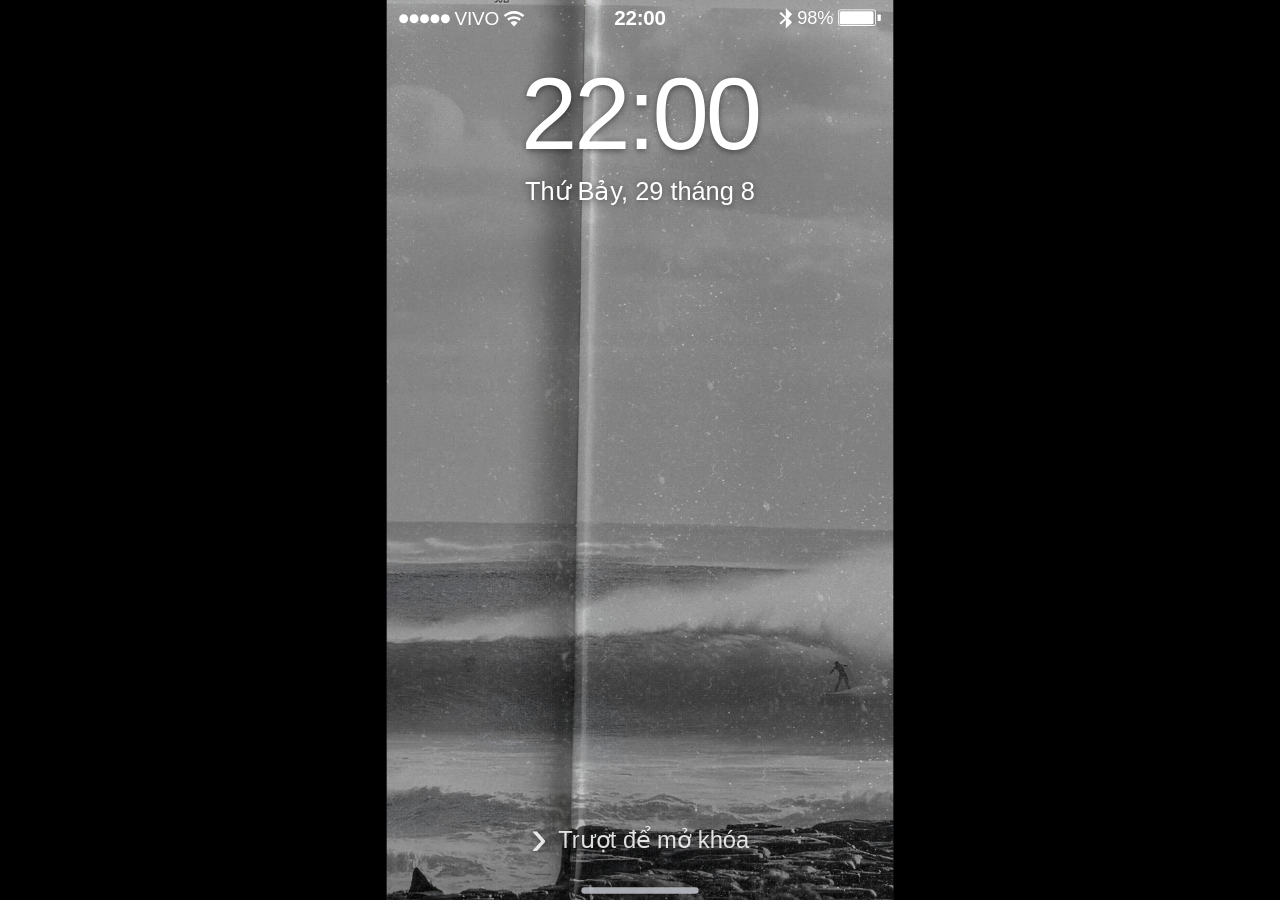
==== phone/index.html @ 2acfa245 "fix: restore phone CSS bundles and runtime from pre-regression snapshot" ====
<!DOCTYPE html>
<html lang="vi"><head><meta charset="utf-8"/><meta content="width=device-width,initial-scale=1,maximum-scale=1,viewport-fit=cover,user-scalable=no" name="viewport"/><title>VH — Investigator Phone</title><link href="css/vh-bundle-01.css?v=perf-20261014-r1" rel="stylesheet"/><link href="css/vh-bundle-02.css?v=perf-20261014-r1" rel="stylesheet"/><link href="css/vh-bundle-03.css?v=perf-20261014-r1" rel="stylesheet"/><link href="css/vh-bundle-04.css?v=perf-20261014-r1" rel="stylesheet"/><link href="css/vh-bundle-05.css?v=perf-20261014-r1" rel="stylesheet"/><style id="caua-home-notification-badge-no-outline">
/* Home-screen Messages counter: remove white ring on any badge host/pseudo. */
#homeScreen .messages-launch,
#homeScreen .messages-launch .icon { overflow:visible !important; }
#homeScreen .messages-launch::before,
#homeScreen .messages-launch::after,
#homeScreen .messages-launch .icon::before,
#homeScreen .messages-launch .icon::after,
#homeScreen .messages-launch .icon > :not(img),
#homeScreen .messages-launch > :not(.icon):not(span),
#homeScreen .messages-launch [class*="badge"],
#homeScreen .messages-launch [class*="count"],
#homeScreen .messages-launch [class*="notif"] {
  border:0 !important;
  outline:0 !important;
  box-shadow:none !important;
}
</style><style>#screen>.wallpaper{z-index:0!important;background-image:url("assets/screen/vh-wallpaper-d5255ac759553b4e.png")!important;background-size:cover!important;background-position:center!important}</style><meta content="c8f5fdfaa12710f16d4a646f787c0f7d37d488d6" name="vh-caua-source-commit"/></head><body><main aria-label="iPhone 5 iOS 8" class="stage">
<div class="phone-wrap" id="phoneWrap">
<section aria-label="iPhone 5 đen slate" class="iphone">
<div aria-hidden="true" class="power-button"></div>
<div aria-hidden="true" class="mute-switch"></div>
<div aria-hidden="true" class="volume-button volume-up"></div>
<div aria-hidden="true" class="volume-button volume-down"></div>
<div aria-hidden="true" class="top-hardware">
<span class="front-camera"></span>
<span class="earpiece"></span>
<span class="sensor"></span>
</div>
<div class="screen" id="screen">
<div aria-hidden="true" class="wallpaper"></div>
<div aria-hidden="true" class="status-bar" id="statusBar">
<div class="status-left">
<span class="signal-dots"><i></i><i></i><i></i><i></i><i class="off"></i></span>
<span class="carrier" id="carrierLabel">VIVO</span>
<span class="wifi"><i></i><b></b><em></em></span>
</div>
<div class="status-time" id="statusTime">21:41</div>
<div class="status-right">
<span class="bluetooth">ᛒ</span>
<span class="battery-percent">98%</span>
<span class="battery"><span class="battery-fill"></span></span>
</div>
</div>
<section aria-label="Màn hình khóa" class="lock-screen view active" id="lockScreen">
<div class="lock-time" id="lockTime">21:41</div>
<div class="lock-date" id="lockDate">Thứ Ba, 18 tháng 11</div>
<div class="lock-spacer"></div>
<div class="unlock-hint" id="unlockHint">
<span class="chevron">›</span>
<span>Trượt để mở khóa</span>
</div>
<div aria-label="Trượt để mở khóa" class="swipe-target" id="swipeTarget"></div>
</section>
<section aria-label="Nhập mật mã" class="passcode-screen view" id="passcodeScreen">
<button class="passcode-back" id="passcodeBack" type="button">Hủy</button>
<div class="caua-passcode-stack">
<div class="passcode-title">Nhập mật mã</div>
<div aria-label="Mật mã bốn chữ số" class="passcode-dots" id="passcodeDots">
<i></i><i></i><i></i><i></i>
</div>
<div class="keypad" id="keypad">
<button class="key" data-number="1" type="button"><strong>1</strong></button>
<button class="key" data-number="2" type="button"><strong>2</strong><span>ABC</span></button>
<button class="key" data-number="3" type="button"><strong>3</strong><span>DEF</span></button>
<button class="key" data-number="4" type="button"><strong>4</strong><span>GHI</span></button>
<button class="key" data-number="5" type="button"><strong>5</strong><span>JKL</span></button>
<button class="key" data-number="6" type="button"><strong>6</strong><span>MNO</span></button>
<button class="key" data-number="7" type="button"><strong>7</strong><span>PQRS</span></button>
<button class="key" data-number="8" type="button"><strong>8</strong><span>TUV</span></button>
<button class="key" data-number="9" type="button"><strong>9</strong><span>WXYZ</span></button>
<span class="key-spacer"></span>
<button class="key" data-number="0" type="button"><strong>0</strong></button>
<button class="delete-key" id="deleteKey" type="button">Xóa</button>
</div>
</div><!-- end caua-passcode-stack -->
<button class="emergency" type="button">Khẩn cấp</button>
</section>
<section aria-label="Màn hình chính" class="home-screen view" id="homeScreen">
<div class="icon-grid" id="iconGrid">










<div class="app notes-launch" data-app="notes"><div class="icon image-icon"><img alt="" data-app-icon="notes" data-fallback-src="./assets/media/66edf0697d90edcdf3562c4b.png" decoding="async" fetchpriority="high" loading="eager" onerror="this.onerror=null;this.src=this.dataset.fallbackSrc" src="./notes.png.png"/></div><span>Ghi chú</span></div><div class="app messages-launch" data-app="messages"><div class="icon image-icon"><img alt="" data-app-icon="messages" data-fallback-src="./assets/media/898c09d3c8af0b9b7effdb61.png" decoding="async" fetchpriority="high" loading="eager" onerror="this.onerror=null;this.src=this.dataset.fallbackSrc" src="./messages.png.png"/></div><span>Tin nhắn</span></div><div class="app safari-launch" data-app="safari"><div class="icon image-icon"><img alt="" data-app-icon="safari" data-fallback-src="./assets/media/8e47cee68a3cc75603f05f14.png" decoding="async" fetchpriority="high" loading="eager" onerror="this.onerror=null;this.src=this.dataset.fallbackSrc" src="./safari.png.png"/></div><span>Safari</span></div></div>


</section>






<section aria-label="Ghi chú" class="notes-app" id="notesApp">
<div class="notes-shell notes26-shell">
<section class="notes-list-view" id="notesListView">
<div class="notes26-topbar">
<button aria-label="Quay lại" class="notes26-circle notes26-back" id="notesAccountsBtn" type="button"><span></span></button>
<button aria-label="Thêm tùy chọn" class="notes26-circle notes26-more" id="notesNewBtn" type="button"><i></i><i></i><i></i></button>
</div>
<div class="notes-list-scroll" id="notesListScroll">
<div class="notes26-heading">
<div class="notes26-title">Ghi chú</div>
<div class="notes26-count" id="notesTopCount">56 ghi chú</div>
</div>
<div class="notes-list" id="notesList"></div>
<div class="notes-list-footer" id="notesListFooter">56 ghi chú</div>
</div>
<div class="notes26-bottom-dock">
<div class="notes-search-wrap" id="notesSearchWrap">
<span class="notes-search-icon"></span>
<input autocomplete="off" class="notes-search" id="notesSearch" placeholder="Tìm kiếm" type="search"/>
<span aria-hidden="true" class="notes26-mic"></span>
</div>
<button aria-label="Ghi chú mới" class="notes26-compose" id="notesFloatingCompose" type="button"><span></span></button>
</div>
</section>
<section class="notes-detail-view" id="notesDetailView">
<div class="notes26-detail-top">
<button aria-label="Quay lại" class="notes26-circle notes26-back" id="notesBackBtn" type="button"><span></span></button>
<button aria-label="Thêm tùy chọn" class="notes26-circle notes26-more" id="notesDetailMore" type="button"><i></i><i></i><i></i></button>
</div>
<div class="notes-paper" id="notesPaper">
<div class="notes-note-date" id="notesDetailDate"></div>
<div class="notes-note-body" id="notesDetailBody"></div>
</div>
<footer class="notes-bottom-toolbar">
<button aria-label="Xóa" class="notes-toolbar-btn" id="notesDeleteBtn" type="button"><span class="notes-trash-icon"></span></button>
<button aria-label="Chia sẻ" class="notes-toolbar-btn" id="notesShareBtn" type="button"><span class="notes-share-icon"></span></button>
<button aria-label="Ghi chú mới" class="notes-toolbar-btn" id="notesComposeBtn" type="button"><span class="notes-compose-icon"></span></button>
</footer>
</section>
<div class="notes-alert-layer" id="notesAlertLayer"><div class="notes-alert"><div class="notes-alert-copy" id="notesAlertCopy"></div><button id="notesAlertOk" type="button">OK</button></div></div>
<div class="notes-action-layer" id="notesActionLayer"><div class="notes-action-sheet"><div class="notes-action-group" id="notesActionGroup"></div><button class="notes-action-cancel" id="notesActionCancel" type="button">Hủy</button></div></div>
</div>
</section>

<section aria-label="Tin nhắn" class="messages-app" id="messagesApp">
<div class="messages-shell">
<section class="messages-view active" id="messagesListView">
<header class="msg-nav">
<button class="msg-nav-btn left" id="messagesEditBtn" type="button">Sửa</button>
<div class="msg-nav-title">Tin nhắn</div>
<button aria-label="Soạn tin" class="msg-nav-btn right" id="messagesComposeBtn" type="button"><span class="msg-compose-glyph"></span></button>
</header>
<div class="msg-list-body" id="messagesListBody">
<div class="msg-search-wrap"><div class="msg-search-box" id="messagesSearchBox"><span class="glass">⌕</span><input id="messagesSearch" placeholder="Tìm kiếm" type="search"/></div></div>
<div class="msg-threads" id="messagesThreads"></div>
</div>
</section>
<section class="messages-view" id="messagesConversationView">
<div class="msg-convo">
<header class="msg-nav">
<button class="msg-nav-btn left" id="messagesBackBtn" type="button"><span class="msg-back-chevron">‹</span>Tin nhắn</button>
<button class="msg-convo-title" id="messagesConvoTitle" style="border:0;background:none;padding:0;" type="button"></button>
<button class="msg-nav-btn right" id="messagesDetailsBtn" type="button">Chi tiết</button>
</header>
<div class="msg-convo-scroll" id="messagesConvoScroll"></div>
<div class="msg-composer" id="messagesComposer">
<button aria-label="Máy ảnh" class="msg-camera" type="button"></button>
<div class="msg-entry"><textarea aria-label="Tin nhắn" autocomplete="off" id="messagesReplyInput" placeholder="Tin nhắn" rows="1"></textarea></div>
<button class="msg-sendmic" id="messagesSendBtn" type="button"></button>
</div>
<div class="msg-service-bar" id="messagesServiceBar" style="display:none;">Tin nhắn tự động · Không thể trả lời</div>
</div>
</section>
<section class="messages-view" id="messagesDetailView">
<header class="msg-nav">
<button class="msg-nav-btn left" id="messagesDetailBack" type="button"><span class="msg-back-chevron">‹</span>Quay lại</button>
<div class="msg-nav-title">Chi tiết</div>
<button class="msg-nav-btn right" type="button"></button>
</header>
<div class="msg-detail-scroll" id="messagesDetailContent"></div>
</section>
<section class="messages-view" id="messagesNewView">
<header class="msg-nav">
<button class="msg-nav-btn left" id="messagesNewCancel" type="button">Hủy</button>
<div class="msg-nav-title">Tin nhắn mới</div>
<button class="msg-nav-btn right" id="messagesNewSendTop" style="color:#c7c7cc;" type="button">Gửi</button>
</header>
<div class="msg-new-body">
<div class="msg-to-row"><span class="msg-to-label">Tới:</span><input autocomplete="off" class="msg-to-input" id="messagesRecipient" type="text"/><button class="msg-plus-contact" id="messagesContactPicker" type="button">⊕</button></div>
<div class="msg-recipient-results" id="messagesRecipientResults" style="display:none;"></div>
<div class="msg-new-empty"></div>
<div class="msg-composer msg-new-compose">
<button aria-label="Máy ảnh" class="msg-camera" type="button"></button>
<div class="msg-entry"><textarea aria-label="Tin nhắn mới" autocomplete="off" id="messagesNewText" placeholder="Tin nhắn" rows="1"></textarea></div>
<button class="msg-sendmic" id="messagesNewSend" type="button"></button>
</div>
</div>
</section>
<div class="msg-alert-layer" id="messagesAlert"><div class="msg-alert-box"><div class="msg-alert-text" id="messagesAlertText"></div><button id="messagesAlertOk" type="button">OK</button></div></div>
<div class="msg-call-overlay" id="messagesCallOverlay"><div class="msg-call-name" id="messagesCallName"></div><div class="msg-call-sub" id="messagesCallSub">đang gọi...</div><button class="msg-call-end" id="messagesCallEnd" type="button"><span class="red">☎</span><span>Kết thúc</span></button></div>
</div>
</section>

<section aria-label="Safari" class="safari-app" id="safariApp">
<div class="safari-topbar" id="safariTopbar">
<div class="safari-address" id="safariAddressWrap">
<input id="safariAddress" placeholder="Tìm kiếm hoặc nhập địa chỉ web" type="text"/>
<button aria-label="Tải lại" class="safari-address-refresh" id="safariRefresh" type="button">↻</button>
<button aria-label="Xóa" class="safari-address-clear" id="safariAddressClear" type="button">×</button>
</div>
<button class="safari-cancel" id="safariCancel" type="button">Hủy</button>
</div>
<div class="safari-page" id="safariPage"></div>
<nav aria-label="Thanh công cụ Safari" class="safari-toolbar">
<button class="safari-toolbtn" id="safariBack" type="button">‹</button>
<button class="safari-toolbtn" id="safariForward" type="button">›</button>
<button class="safari-toolbtn" id="safariShare" type="button">⇪</button>
<button aria-label="Dấu trang" class="safari-toolbtn" id="safariBookmarks" type="button"></button>
<button aria-label="Xem tất cả tab Safari" class="safari-toolbtn" id="safariTabsBtn" type="button"><svg aria-hidden="true" class="safari-tabs-line-icon" fill="none" focusable="false" stroke="currentColor" stroke-linecap="round" stroke-linejoin="round" stroke-width="1.75" viewbox="0 0 32 32"><path d="M7 7H5a2 2 0 0 0-2 2v17a2 2 0 0 0 2 2h18a2 2 0 0 0 2-2v-2"></path><rect height="21" rx="2" width="21" x="8" y="4"></rect></svg><span class="safari-tabcount" id="safariTabCount">4</span></button>
</nav>
<div class="safari-tabs" id="safariTabs"></div>
<div class="safari-private-panel" id="safariPrivate"><h3>Duyệt web riêng tư</h3><p>Safari sẽ không lưu các trang bạn truy cập vào Lịch sử.</p><button id="safariPrivateDone" type="button">Xong</button></div>
<div class="safari-overlay" id="safariOverlay"></div>
<div class="safari-alert" id="safariAlert"><div class="msg">Không có kết nối.</div><button id="safariAlertOk" type="button">OK</button></div>
</section>



<section aria-label="Trình chuyển đổi ứng dụng" class="ios8-switcher" id="ios8AppSwitcher">
<div aria-label="Liên hệ gần đây" class="ios8-switcher-contacts" id="ios8SwitcherContacts"></div>
<div class="ios8-switcher-track" id="ios8SwitcherTrack"></div>
</section>
<div aria-live="polite" class="wrong-code" id="wrongCode">Mật mã không đúng</div>
</div>
<button aria-label="Nút Home" class="home-button" id="homeButton" type="button"><span></span></button>
</section>
</div>
</main><script>
(() => {
  const CONFIG = {
    passcode: '1111',
    carrier: 'VIVO',
    time: (() => { const d = new Date(); const z = n => String(n).padStart(2, '0'); return `${z(d.getHours())}:${z(d.getMinutes())}`; })(),
    date: 'Thứ Bảy, 29 tháng 8',
    battery: 98,
  };

  const phoneWrap = document.getElementById('phoneWrap');
  const screen = document.getElementById('screen');
  const lockScreen = document.getElementById('lockScreen');
  const passcodeScreen = document.getElementById('passcodeScreen');
  const homeScreen = document.getElementById('homeScreen');
  const swipeTarget = document.getElementById('swipeTarget');
  const keypad = document.getElementById('keypad');
  const dots = [...document.querySelectorAll('#passcodeDots i')];
  const dotRow = document.getElementById('passcodeDots');
  const wrongCode = document.getElementById('wrongCode');
  const deleteKey = document.getElementById('deleteKey');
  const passcodeBack = document.getElementById('passcodeBack');
  const homeButton = document.getElementById('homeButton');

  let state = 'locked';
  let entered = '';
  let dragStart = null;
  let dragX = 0;

  document.getElementById('carrierLabel').textContent = CONFIG.carrier;
  document.getElementById('statusTime').textContent = CONFIG.time;
  document.getElementById('lockTime').textContent = CONFIG.time;
  document.getElementById('lockDate').textContent = CONFIG.date;
  document.querySelector('.battery-percent').textContent = `${CONFIG.battery}%`;
  document.querySelector('.battery-fill').style.width = `${CONFIG.battery}%`;

  // Keep the iPhone hardware a stable physical size when browser zoom changes.
  // Browser zoom changes devicePixelRatio; counter-scale the hardware, not the UI.
  const phoneBaseDPR = (() => {
    const current = window.devicePixelRatio || 1;
    try {
      const key='caua-phone-base-dpr-v1';
      let value=Number(sessionStorage.getItem(key));
      if(!Number.isFinite(value)||value<=0){value=current;sessionStorage.setItem(key,String(value))}
      return value;
    }catch(e){return current}
  })();
  // The visual viewport loses height when iOS opens its keyboard.
  // Size the hardware from a stable *pre-keyboard* viewport instead.
  let stablePhoneWidth=0, stablePhoneHeight=0;
  function phoneIsTyping(){
    const e=document.activeElement;
    return !!(e && e.closest && e.closest('#phoneWrap') &&
      (e.matches('input:not([type=hidden]), textarea, select, [contenteditable], [role=textbox]')));
  }
  function fitPhone() {
    const v=window.visualViewport;
    const w=window.innerWidth;
    const typing=phoneIsTyping();
    if (!stablePhoneWidth || Math.abs(w-stablePhoneWidth)>40) {
      stablePhoneWidth=w;
      stablePhoneHeight=Math.max(window.innerHeight,v?.height||0);
    } else if (!typing) {
      stablePhoneHeight=Math.max(stablePhoneHeight,window.innerHeight,v?.height||0);
    }
    if (typing) return;
    const width=stablePhoneWidth;
    const safe=width<600?0:4;
    const scale=Math.min((width-safe*2)/375,(stablePhoneHeight-safe*2)/791);
    // On real mobile screens, never upscale the framed phone's 320px UI.
    // Full-bleed mode renders that same UI at 1 CSS px per CSS px.
    // Preserve desktop preview scaling, where the hardware frame benefits from enlargement.
    const alignedScale=window.matchMedia('(max-width: 600px) and (pointer: coarse)').matches ? Math.min(1,scale) : scale;
    document.documentElement.style.setProperty('--phone-scale',Math.max(.2,alignedScale).toFixed(4));
  }

  function setActive(view) {
    [lockScreen, passcodeScreen, homeScreen].forEach(v => v.classList.toggle('active', v === view));
  }

  function showPasscode() {
    showHome(true);
  }

  function showHome(animate = true) {
    state = 'home';
    entered = '';
    refreshDots();
    if (animate) screen.classList.add('home-enter');
    setActive(homeScreen);
    setTimeout(() => screen.classList.remove('home-enter'), 480);
  }

  function showLock() {
    state = 'locked';
    entered = '';
    refreshDots();

    // A cancelled passcode entry must return to the Lock Screen, never Home.
    // Also clear any transient wrong-code / unlock animation state so it cannot
    // leak across screens after the user taps “Hủy”.
    wrongCode.classList.remove('show');
    dotRow.classList.remove('shake');
    screen.classList.remove('unlocking', 'home-enter');
    lockScreen.style.transform = '';
    lockScreen.style.opacity = '';
    passcodeScreen.style.transform = '';
    passcodeScreen.style.opacity = '';
    setActive(lockScreen);
  }

  function refreshDots() {
    dots.forEach((dot, index) => dot.classList.toggle('filled', index < entered.length));
  }

  function addDigit(digit) {
    if (state !== 'passcode' || entered.length >= 4) return;
    entered += digit;
    refreshDots();
    if (entered.length === 4) {
      setTimeout(() => {
        if (entered === CONFIG.passcode) {
          showHome(true);
        } else {
          wrongCode.classList.add('show');
          dotRow.classList.remove('shake');
          void dotRow.offsetWidth;
          dotRow.classList.add('shake');
          setTimeout(() => {
            wrongCode.classList.remove('show');
            entered = '';
            refreshDots();
          }, 620);
        }
      }, 120);
    }
  }

  keypad.addEventListener('click', (event) => {
    const key = event.target.closest('[data-number]');
    if (!key) return;
    key.classList.add('pressed');
    setTimeout(() => key.classList.remove('pressed'), 80);
    addDigit(key.dataset.number);
  });

  deleteKey.addEventListener('click', () => {
    if (state !== 'passcode') return;
    entered = entered.slice(0, -1);
    refreshDots();
  });

  passcodeBack.addEventListener('click', (event) => {
    event.preventDefault();
    event.stopImmediatePropagation();
    showLock();
  }, true);

  homeButton.addEventListener('click', () => {
    if (state === 'home') {
      showHome(false);
    } else if (state === 'passcode') {
      showLock();
    } else {
      // On a locked iPhone, Home wakes the display; this mockup is already awake.
      lockScreen.animate(
        [{ filter:'brightness(1)' }, { filter:'brightness(1.15)' }, { filter:'brightness(1)' }],
        { duration: 180 }
      );
    }
  });

  function startDrag(clientX) {
    if (state !== 'locked') return;
    dragStart = clientX;
    dragX = 0;
    lockScreen.style.transition = 'none';
  }

  function moveDrag(clientX) {
    if (dragStart === null || state !== 'locked') return;
    dragX = Math.max(0, clientX - dragStart);
    const x = Math.min(95, dragX * .38);
    const opacity = 1 - Math.min(.5, dragX / 520);
    lockScreen.style.transform = `translateX(${x}px)`;
    lockScreen.style.opacity = opacity;
  }

  function endDrag() {
    if (dragStart === null) return;
    lockScreen.style.transition = '';
    if (dragX > 58) {
      lockScreen.style.transform = '';
      lockScreen.style.opacity = '';
      showPasscode();
    } else {
      lockScreen.style.transform = '';
      lockScreen.style.opacity = '';
    }
    dragStart = null;
    dragX = 0;
  }

  swipeTarget.addEventListener('pointerdown', e => { swipeTarget.setPointerCapture(e.pointerId); startDrag(e.clientX); });
  swipeTarget.addEventListener('pointermove', e => moveDrag(e.clientX));
  swipeTarget.addEventListener('pointerup', endDrag);
  swipeTarget.addEventListener('pointercancel', endDrag);
  document.getElementById('unlockHint').addEventListener('click', showPasscode);

  document.addEventListener('keydown', (e) => {
    if (state === 'locked' && (e.key === 'Enter' || e.key === 'ArrowRight')) return showPasscode();
    if (state === 'passcode' && /^\d$/.test(e.key)) addDigit(e.key);
    if (state === 'passcode' && e.key === 'Backspace') {
      entered = entered.slice(0, -1);
      refreshDots();
    }
    if (e.key === 'Escape' && state === 'passcode') showLock();
  });

  window.addEventListener('resize', fitPhone, { passive:true });
  window.visualViewport?.addEventListener('resize',fitPhone,{passive:true});
  fitPhone();
  showLock();
})();

</script><script id="messages-app-script">
(() => {
  const app = document.getElementById('messagesApp');
  const launcher = document.querySelector('[data-app="messages"]');
  const screen = document.getElementById('screen');
  if (!app || !launcher) return;

  const listView = document.getElementById('messagesListView');
  const convoView = document.getElementById('messagesConversationView');
  const detailView = document.getElementById('messagesDetailView');
  const newView = document.getElementById('messagesNewView');
  const listBody = document.getElementById('messagesListBody');
  const threadsEl = document.getElementById('messagesThreads');
  const searchInput = document.getElementById('messagesSearch');
  const searchBox = document.getElementById('messagesSearchBox');
  const convoTitle = document.getElementById('messagesConvoTitle');
  const convoScroll = document.getElementById('messagesConvoScroll');
  const composer = document.getElementById('messagesComposer');
  const serviceBar = document.getElementById('messagesServiceBar');
  const replyInput = document.getElementById('messagesReplyInput');
  const sendBtn = document.getElementById('messagesSendBtn');
  const detailContent = document.getElementById('messagesDetailContent');
  const recipientInput = document.getElementById('messagesRecipient');
  const recipientResults = document.getElementById('messagesRecipientResults');
  const newText = document.getElementById('messagesNewText');
  const newSend = document.getElementById('messagesNewSend');
  const newSendTop = document.getElementById('messagesNewSendTop');
  const alertLayer = document.getElementById('messagesAlert');
  const alertText = document.getElementById('messagesAlertText');
  const callOverlay = document.getElementById('messagesCallOverlay');
  const callName = document.getElementById('messagesCallName');

  const M = (date,time,direction,body,status=null,unread=false) => ({date,time,direction,body,status,unread});
  const threads = [{
              id:'neymarinho', listName:'Neymarinho',
              displayName:'Neymarinho', number:'+55 (21) 99847-2631',
              saved:true, transport:'iMessage', unread:false, preview:'Cuộc trò chuyện điều tra',
              order:1, messages:[]
            }];

            const state = { currentThread:null, view:'list', search:'', listScroll:0, convoScrollById:{}, initialized:false };
  const savedContacts = threads.filter(t=>t.saved && !t.automated).map(t=>({name:t.listName, number:t.number}));
  const normalize = s => String(s||'').normalize('NFD').replace(/[\u0300-\u036f]/g,'').toLowerCase();
  const esc = s => String(s??'').replace(/[&<>"']/g,c=>({'&':'&amp;','<':'&lt;','>':'&gt;','"':'&quot;',"'":'&#39;'}[c]));
  const initials = s => String(s||'?').replace(/[^A-Za-zÀ-ỹ ]/g,'').trim().split(/\s+/).slice(0,2).map(x=>x[0]||'').join('').toUpperCase() || '#';
  const monthNames = ['tháng 1','tháng 2','tháng 3','tháng 4','tháng 5','tháng 6','tháng 7','tháng 8','tháng 9','tháng 10','tháng 11','tháng 12'];
  const weekday = ['Chủ Nhật','Thứ Hai','Thứ Ba','Thứ Tư','Thứ Năm','Thứ Sáu','Thứ Bảy'];
  function dayLabel(ddmmy) {
    const [d,m,y] = ddmmy.split('/').map(Number);
    const dt = new Date(y,m-1,d);
    return `${weekday[dt.getDay()]}, ${d} ${monthNames[m-1]} ${y}`;
  }
  function currentThread() { return threads.find(t=>t.id===state.currentThread); }
  function setView(which) {
    state.view=which;
    [listView,convoView,detailView,newView].forEach(v=>v.classList.remove('active'));
    ({list:listView,conversation:convoView,detail:detailView,new:newView})[which]?.classList.add('active');
  }
  function showAlert(title, body='') {
    alertText.innerHTML = `<strong>${esc(title)}</strong>${body?esc(body):''}`;
    alertLayer.classList.add('show');
  }
  document.getElementById('messagesAlertOk').addEventListener('click',()=>alertLayer.classList.remove('show'));
  alertLayer.addEventListener('click',e=>{ if(e.target===alertLayer) alertLayer.classList.remove('show'); });

  function messageStamp(x) {
    const [d,m,y]=String(x.date||'').split('/').map(Number);
    const [hh,mm]=String(x.time||'00:00').split(':').map(Number);
    return new Date(y||0,(m||1)-1,d||1,hh||0,mm||0).getTime();
  }
  function latestThreadMessage(t) {
    return (t.messages||[]).reduce((latest,x)=>!latest||messageStamp(x)>messageStamp(latest)?x:latest,null);
  }
  function threadStamp(t) { const x=latestThreadMessage(t); return x?messageStamp(x):0; }
  function threadListDate(t) {
    const x=latestThreadMessage(t); if(!x)return '';
    const [d,m,y]=x.date.split('/');
    return y==='2015'?`${d}/${m}`:`${d}/${m}/${y}`;
  }
  function renderList(restore=true) {
    setView('list');
    const q = normalize(state.search.trim());
    const filtered = threads.slice().filter(t=>!t.localHidden).sort((a,b)=>threadStamp(b)-threadStamp(a)).filter(t=>{
      if(!q) return true;
      const messageText=t.messages.map(m=>m.body).join(' ');
      return normalize([t.listName,t.displayName,t.number,t.internalIdentity,messageText].join(' ')).includes(q);
    });
    threadsEl.innerHTML = filtered.length ? filtered.map(t=>{
      let preview=t.preview;
      if(q) {
        const hit=t.messages.find(m=>normalize(m.body).includes(q));
        if(hit) preview=hit.body.replace(/\n/g,' ');
      }
      return `<div class="msg-thread-row ${t.unread?'unread':''}" data-thread-id="${t.id}"><div class="msg-unread-dot"></div><div class="msg-thread-main"><div class="msg-thread-name">${esc(t.listName)}</div><div class="msg-thread-preview">${esc(preview)}</div></div><div class="msg-thread-meta"><span class="msg-thread-date">${esc(threadListDate(t))}</span><span class="msg-thread-chevron" aria-hidden="true">›</span></div></div>`;
    }).join('') : '<div class="msg-search-empty">Không có kết quả</div>';
    threadsEl.querySelectorAll('[data-thread-id]').forEach(row=>row.addEventListener('click',()=>openThread(row.dataset.threadId)));
    requestAnimationFrame(()=>{ if(restore) listBody.scrollTop=state.listScroll; });
  }

  function renderConversation(t, restore=true) {
    state.currentThread=t.id; setView('conversation');
    convoTitle.textContent=t.displayName;
    const groups=[];
    t.messages.forEach(m=>{
      let g=groups.find(x=>x.date===m.date); if(!g){g={date:m.date,messages:[]};groups.push(g);} g.messages.push(m);
    });
    let unreadInserted=false;
    const transportClass=t.transport==='iMessage'?'imessage':'sms';
    const lastOutgoing = [...t.messages].reverse().find(m=>m.direction==='outgoing') || null;
    const finalMessage = t.messages[t.messages.length-1] || null;
    convoScroll.innerHTML = groups.map(g=>{
      const rows=g.messages.map((m,i)=>{
        const unreadDivider = (!unreadInserted && m.unread) ? (unreadInserted=true,'<div class="msg-unread-divider">Tin nhắn chưa đọc</div>') : '';
        const status = (m===lastOutgoing && m===finalMessage && t.transport==='iMessage' && m.status && m.status!=='failed') ? `<div class="msg-status">${m.status==='read'?'Đã đọc':m.status==='delivered'?'Đã gửi':'Đã gửi'}</div>` : '';
        const prev=g.messages[i-1] || null;
        const next=g.messages[i+1] || null;
        const samePrev=!!prev && prev.direction===m.direction;
        const sameNext=!!next && next.direction===m.direction;
        const groupClass=!samePrev&&!sameNext?'group-single':!samePrev&&sameNext?'group-first':samePrev&&sameNext?'group-middle':'group-last';
        return `${unreadDivider}<div class="msg-line ${m.direction} ${m.direction==='outgoing'?transportClass:''} ${groupClass} ${m.status==='failed'?'msg-failed':''}" data-message-index="${t.messages.indexOf(m)}"><div class="msg-bubble">${m.attachment?.data?(m.attachment.kind==='audio'?`<audio class="msg-inline-audio" controls preload="metadata" src="${esc(m.attachment.data)}"></audio>`:`<img class="msg-inline-photo" src="${esc(m.attachment.data)}" alt="Ảnh đính kèm" loading="lazy" decoding="async">`):''}${esc(m.body)}</div><span class="msg-time-side">${esc(m.time||'')}</span>${m.status==='failed'?'<button class="msg-failed-mark" type="button" aria-label="Tin nhắn chưa gửi">!</button>':''}</div>${status}`;
      }).join('');
      return `<div class="msg-day-label"><strong>${esc(dayLabel(g.date))}</strong></div>${rows}`;
    }).join('');
    const automated=!!t.automated;
    composer.style.display=automated?'none':'grid';
    serviceBar.style.display=automated?'grid':'none';
    convoScroll.classList.toggle('no-composer',automated);
    replyInput.value=''; updateSendButton();
    window.CauaMessagesLocal?.afterRender(t);
    requestAnimationFrame(()=>{
      if(restore && state.convoScrollById[t.id] != null) convoScroll.scrollTop=state.convoScrollById[t.id];
      else convoScroll.scrollTop=convoScroll.scrollHeight;
    });
  }
  function openThread(id) { state.listScroll=listBody.scrollTop; const t=threads.find(x=>x.id===id); if(t){renderConversation(t,true);t.unread=false;t.messages.forEach(m=>m.unread=false);window.CauaMessagesLocal?.markRead(id);} }
  document.getElementById('messagesBackBtn').addEventListener('click',()=>{ const t=currentThread(); if(t) state.convoScrollById[t.id]=convoScroll.scrollTop; renderList(true); });
  convoScroll.addEventListener('scroll',()=>{ const t=currentThread(); if(t) state.convoScrollById[t.id]=convoScroll.scrollTop; },{passive:true});

  function updateSendButton() {
    const has=replyInput.value.trim().length>0||!!window.CauaMessagesLocal?.hasAttachment();
    sendBtn.textContent=has?'Gửi':''; sendBtn.classList.toggle('send',has);
  }
  replyInput.addEventListener('input',updateSendButton);
  sendBtn.addEventListener('click',()=>window.CauaMessagesLocal?.sendCurrent());
  document.querySelectorAll('.msg-camera').forEach(b=>b.addEventListener('click',()=>window.CauaMessagesLocal?.camera(b)));

  function renderDetails() {
    const t=currentThread(); if(!t)return;
    setView('detail');
    const sub=t.internalIdentity && !t.saved ? `<div class="msg-detail-number">${esc(t.internalIdentity)}${t.subtitle?' · '+esc(t.subtitle):''}</div>` : (t.number&&t.number!==t.displayName?`<div class="msg-detail-number">${esc(t.number)}</div>`:'');
    detailContent.innerHTML=`<div class="msg-detail-person"><div class="msg-detail-avatar">${esc(initials(t.internalIdentity||t.listName))}</div><div class="msg-detail-name">${esc(t.saved?t.listName:t.displayName)}</div>${sub}<div class="msg-detail-actions"><button class="msg-detail-action" data-detail-call><span class="circle">☎</span><span>Gọi</span></button><button class="msg-detail-action" data-detail-info><span class="circle">ⓘ</span><span>thông tin</span></button></div></div>
      <div class="msg-group"><div class="msg-detail-row"><span>${esc(t.number)}</span></div><div class="msg-detail-row"><span>Không làm phiền</span><span class="msg-switch"></span></div></div>
      ${t.saved?'':`<div class="msg-group"><div class="msg-detail-row disabled">Tạo liên hệ mới</div><div class="msg-detail-row disabled">Thêm vào liên hệ hiện có</div></div>`}
      <div class="msg-section-label">Tệp đính kèm</div><div class="msg-attachments-empty">Không có ảnh hoặc video trong cuộc hội thoại này.</div>`;
    window.CauaMessagesLocal?.decorateDetails(t);
    detailContent.querySelector('[data-detail-call]').addEventListener('click',()=>startFakeCall(t));
    detailContent.querySelector('[data-detail-info]').addEventListener('click',()=>showAlert(t.saved?'Thông tin liên hệ':'Thông tin số',t.saved?`${t.listName} · ${t.number}`:`${t.number}`));
  }
  document.getElementById('messagesDetailsBtn').addEventListener('click',renderDetails);
  convoTitle.addEventListener('click',renderDetails);
  document.getElementById('messagesDetailBack').addEventListener('click',()=>{ const t=currentThread(); if(t) renderConversation(t,true); });

  function startFakeCall(t) { if(window.CauaPhoneDialFromMessages?.(t.id,t.number,t.saved?t.listName:t.displayName))return;callName.textContent=t.saved?t.listName:t.displayName;document.getElementById('messagesCallSub').textContent='đang gọi...';callOverlay.classList.add('show'); }
  document.getElementById('messagesCallEnd').addEventListener('click',()=>callOverlay.classList.remove('show'));

  function openNewMessage() {
    setView('new'); window.CauaMessagesLocal?.clearMedia();recipientInput.value=''; newText.value=''; recipientResults.style.display='none'; recipientResults.innerHTML=''; updateNewSend(); window.CauaMessagesLocal?.afterNew();setTimeout(()=>recipientInput.focus(),40);
  }
  document.getElementById('messagesComposeBtn').addEventListener('click',openNewMessage);

  window.addEventListener('caua:messages-draft',event=>{
    const item=event.detail||{};
    openNewMessage();
    recipientInput.value=String(item.to||'');
    if(item.kind==='link')newText.value=[item.title,item.url].filter(Boolean).join(' ');
    else newText.value=String(item.text||'');
    const empty=newView.querySelector('.msg-new-empty');
    empty.querySelector('.caua-share-preview')?.remove();
    if(item.kind==='photo'&&typeof item.src==='string'&&/^\.\/assets\/photos\/[a-z0-9_.-]+\.(?:jpe?g|png|webp)$/i.test(item.src)){
      const preview=document.createElement('div');preview.className='caua-share-preview';
      const image=document.createElement('img');image.src=item.src;image.alt='Ảnh đính kèm';
      const label=document.createElement('span');label.textContent=item.filename||'Ảnh';preview.append(image,label);empty.appendChild(preview);
    }
    updateNewSend();window.CauaMessagesLocal?.afterNew();
  });

  document.getElementById('messagesNewCancel').addEventListener('click',()=>renderList(true));
  document.getElementById('messagesContactPicker').addEventListener('click',()=>{ recipientInput.value=''; renderRecipientResults(''); });
  function renderRecipientResults(q) {
    const n=normalize(q); const list=savedContacts.filter(c=>!n||normalize(c.name+' '+c.number).includes(n)).slice(0,10);
    recipientResults.innerHTML=list.map((c,i)=>`<div class="msg-recipient-item" data-recipient-index="${i}">${esc(c.name)}<small>${esc(c.number)}</small></div>`).join('');
    recipientResults.style.display=list.length?'block':'none';
    recipientResults.querySelectorAll('[data-recipient-index]').forEach((el,i)=>el.addEventListener('click',()=>{ recipientInput.value=list[i].name; recipientResults.style.display='none'; updateNewSend(); newText.focus(); }));
  }
  recipientInput.addEventListener('input',()=>{renderRecipientResults(recipientInput.value); updateNewSend();});
  newText.addEventListener('input',updateNewSend);
  function updateNewSend(){ const active=recipientInput.value.trim() && (newText.value.trim()||newView.querySelector('.caua-share-preview')||window.CauaMessagesLocal?.hasAttachment()); newSend.textContent=active?'Gửi':''; newSend.classList.toggle('send',!!active); newSendTop.style.color=active?'#007aff':'#c7c7cc'; }
  function blockNewSend(){window.CauaMessagesLocal?.sendNew();}
  newSend.addEventListener('click',()=>{if(newSend.classList.contains('send'))blockNewSend();}); newSendTop.addEventListener('click',blockNewSend);

  searchInput.addEventListener('focus',()=>searchBox.classList.add('focused'));
  searchInput.addEventListener('blur',()=>{if(!searchInput.value)searchBox.classList.remove('focused')});
  searchInput.addEventListener('input',()=>{state.search=searchInput.value; state.listScroll=0; renderList(false); searchInput.focus(); searchBox.classList.add('focused');});
  listBody.addEventListener('scroll',()=>{if(state.view==='list')state.listScroll=listBody.scrollTop;},{passive:true});
  document.getElementById('messagesEditBtn').addEventListener('click',()=>window.CauaMessagesLocal?.toggleEditing());

  function closeOtherAppsFirstLaunch() {
    ['notesApp','phoneApp','calendarApp','safariApp','mailApp','itauApp','itauBizApp'].forEach(id=>document.getElementById(id)?.classList.remove('open'));
    ['notes-open','phone-open','calendar-open','safari-open','mail-open','itau-open','itau-biz-open'].forEach(c=>screen?.classList.remove(c));
  }
  function resetAndOpen() {
    closeOtherAppsFirstLaunch();
    state.currentThread=null; state.view='list'; state.search=''; state.listScroll=0; state.convoScrollById={};
    searchInput.value=''; searchBox.classList.remove('focused');
    callOverlay.classList.remove('show'); alertLayer.classList.remove('show');
    app.classList.add('open'); screen?.classList.add('messages-open');
    renderList(false);
  }
  launcher.addEventListener('click',resetAndOpen);
  window.CauaMessagesBridge={app,screen,threads,state,listView,convoView,newView,detailView,threadsEl,listBody,convoScroll,detailContent,composer,replyInput,recipientInput,newText,newSend,searchInput,showAlert,renderList,renderConversation,openThread,renderDetails,openNewMessage,setView,currentThread,updateSendButton,updateNewSend,savedContacts,esc,normalize,sendBtn};
  window.CauaMessagesOpenThread = (id) => {
    const t=threads.find(x=>x.id===id); if(!t)return false;
    closeOtherAppsFirstLaunch();
    app.classList.add('open'); screen?.classList.add('messages-open');
    openThread(id);
    return true;
  };
})();
</script><script src="js/safari.js"></script><script id="notes-app-script">
(() => {
  const app=document.getElementById('notesApp');
  const launcher=document.querySelector('[data-app="notes"]');
  const screen=document.getElementById('screen');
  const listView=document.getElementById('notesListView');
  const detailView=document.getElementById('notesDetailView');
  const listScroll=document.getElementById('notesListScroll');
  const list=document.getElementById('notesList');
  const footer=document.getElementById('notesListFooter');
  const search=document.getElementById('notesSearch');
  const paper=document.getElementById('notesPaper');
  const detailDate=document.getElementById('notesDetailDate');
  const detailBody=document.getElementById('notesDetailBody');
  const alertLayer=document.getElementById('notesAlertLayer');
  const alertCopy=document.getElementById('notesAlertCopy');
  const actionLayer=document.getElementById('notesActionLayer');
  const actionGroup=document.getElementById('notesActionGroup');
  if(!app||!launcher)return;

  const DEFAULT_NOTES=[{
              id:'vh-player-notebook',num:1,descriptor:'Sổ tay điều tra',
              timestamp:'2015-08-29T12:00:00',
              lines:['Hãy ghi chú những gì bạn muốn...','']
            }];
            const STORAGE_KEY='vh-investigator-player-note-v1';
  let NOTES=loadNotes();
  let byId={};
  rebuildIndex();

  const state={view:'list',query:'',selectedId:null,listScroll:0,detailScroll:0,initialized:false,saveTimer:null};
  const esc=(s='')=>String(s).replace(/[&<>"']/g,c=>({'&':'&amp;','<':'&lt;','>':'&gt;','"':'&quot;',"'":'&#39;'}[c]));
  const norm=(s='')=>String(s).normalize('NFD').replace(/[\u0300-\u036f]/g,'').toLowerCase();

  function cloneDefaults(){return DEFAULT_NOTES.map(n=>({...n,lines:[...n.lines]}));}
  function loadNotes(){
    try{
      const raw=localStorage.getItem(STORAGE_KEY);
      if(!raw)return cloneDefaults();
      const parsed=JSON.parse(raw);
      if(!Array.isArray(parsed))return cloneDefaults();
      return parsed.filter(n=>n&&typeof n.id==='string'&&typeof n.timestamp==='string'&&Array.isArray(n.lines));
    }catch(_){return cloneDefaults();}
  }
  function saveNotes(){
    try{localStorage.setItem(STORAGE_KEY,JSON.stringify(NOTES));}catch(_){}
  }
  function queueSave(){
    clearTimeout(state.saveTimer);
    state.saveTimer=setTimeout(saveNotes,120);
  }
  function rebuildIndex(){byId=Object.fromEntries(NOTES.map(n=>[n.id,n]));}

  function titleOf(n){return (n.lines[0]||'').trim()||'Ghi chú';}
  function previewOf(n){return n.lines.slice(1,3).join(' · ');}
  const CURRENT_DATE=new Date('2015-08-29T12:00:00');
  const PINNED_IDS=new Set(['note01','note03','note05','note16']);
  function noteDate(n){return new Date(n.timestamp);}
  function dayDiff(n){return Math.floor((CURRENT_DATE-noteDate(n))/(24*3600*1000));}
  function sectionFor(n){const diff=dayDiff(n);if(PINNED_IDS.has(n.id))return 'Đã ghim';if(diff===0)return 'Hôm nay';if(diff===1)return 'Hôm qua';if(diff<=7)return '7 ngày trước';if(diff<=30)return '30 ngày trước';const p=dateParts(n.timestamp);return `${Number(p.m)}/${p.y}`;}
  function groupNotes(data){const order=[];const map=new Map();for(const n of data){const key=state.query?'Kết quả':sectionFor(n);if(!map.has(key)){map.set(key,[]);order.push(key);}map.get(key).push(n);}return order.map(k=>[k,map.get(k)]);}
  function dateParts(ts){const [d,t='00:00:00']=ts.split('T');const [y,m,day]=d.split('-');return {y,m,day,time:t.slice(0,5)};}
  function rowDate(n){const p=dateParts(n.timestamp);return `${p.day}/${p.m}/${p.y.slice(2)}`;}
  function detailDateText(n){const p=dateParts(n.timestamp);return `${Number(p.day)} tháng ${Number(p.m)}, ${p.y}, ${p.time}`;}
  function playerTimestamp(){const d=new Date();const hh=String(d.getHours()).padStart(2,'0');const mm=String(d.getMinutes()).padStart(2,'0');return `2015-08-29T${hh}:${mm}:00`;}

  function closeOtherApps(){
    ['phoneApp','messagesApp','calendarApp','safariApp','mailApp','itauApp','itauBizApp'].forEach(id=>document.getElementById(id)?.classList.remove('open'));
    ['phone-open','messages-open','calendar-open','safari-open','mail-open','itau-open','itau-biz-open'].forEach(cls=>screen?.classList.remove(cls));
  }
  function openFresh(){
    closeOtherApps();
    app.classList.add('open');screen?.classList.add('notes-open');
    Object.assign(state,{view:'list',query:'',selectedId:null,listScroll:0,detailScroll:0,initialized:true});
    search.value='';renderList(false);
  }
  launcher.addEventListener('click',openFresh);

  function showAlert(title,body=''){
    alertCopy.innerHTML=`<strong>${esc(title)}</strong>${body?esc(body):''}`;
    alertLayer.classList.add('show');
  }
  document.getElementById('notesAlertOk').addEventListener('click',()=>alertLayer.classList.remove('show'));
  alertLayer.addEventListener('click',e=>{if(e.target===alertLayer)alertLayer.classList.remove('show');});

  function showActions(items, onPick){
    actionGroup.innerHTML=items.map((x,i)=>`<button class="notes-action-row" data-note-action="${i}" type="button">${esc(x)}</button>`).join('');
    actionLayer.classList.add('show');
    actionGroup.querySelectorAll('[data-note-action]').forEach(b=>b.addEventListener('click',()=>{actionLayer.classList.remove('show');onPick?.(Number(b.dataset.noteAction));}));
  }
  document.getElementById('notesActionCancel').addEventListener('click',()=>actionLayer.classList.remove('show'));
  actionLayer.addEventListener('click',e=>{if(e.target===actionLayer)actionLayer.classList.remove('show');});

  function filtered(){
    const q=norm(state.query.trim());
    if(!q)return NOTES;
    return NOTES.filter(n=>norm([n.descriptor,...n.lines].join(' ')).includes(q));
  }
  function renderList(restore=true){
    state.view='list';listView.style.display='block';detailView.classList.remove('open');
    const data=filtered();const groups=groupNotes(data);
    list.innerHTML=data.length?groups.map(([name,items])=>`<section class="notes26-section"><div class="notes26-section-title"><span>${esc(name)}</span>${name==='Đã ghim'?'<span class="chev"></span>':''}</div><div class="notes26-card">${items.map(n=>`<div class="notes-row" data-note-id="${esc(n.id)}"><div class="notes-row-inner"><div class="notes-row-title">${esc(titleOf(n))}</div><div class="notes-row-preview"><span class="notes-row-date">${rowDate(n)}</span>${esc(previewOf(n))}</div></div><button class="notes-delete-reveal" data-note-delete="${esc(n.id)}" type="button">Xóa</button></div>`).join('')}</div></section>`).join(''):'<div class="notes-list-empty">Không tìm thấy ghi chú</div>';
    footer.textContent=state.query?`${data.length} kết quả`:`${NOTES.length} ghi chú`;
    const count=document.getElementById('notesTopCount');if(count)count.textContent=state.query?`${data.length} kết quả`:`${NOTES.length} ghi chú`;
    bindRows();requestAnimationFrame(()=>listScroll.scrollTop=restore?state.listScroll:0);
  }
  function deleteNote(id,fromDetail=false){
    const idx=NOTES.findIndex(n=>n.id===id);if(idx<0)return;
    NOTES.splice(idx,1);rebuildIndex();saveNotes();
    if(state.selectedId===id)state.selectedId=null;
    if(fromDetail){state.listScroll=0;state.query='';search.value='';renderList(false);}else renderList(true);
  }
  function confirmDelete(id,fromDetail=false){
    const n=byId[id];if(!n)return;
    showActions(['Xóa ghi chú'],()=>deleteNote(id,fromDetail));
  }
  function bindRows(){
    list.querySelectorAll('[data-note-id]').forEach(row=>{
      let startX=0,startY=0,moved=false;
      row.addEventListener('pointerdown',e=>{if(e.target.closest('[data-note-delete]'))return;startX=e.clientX;startY=e.clientY;moved=false;});
      row.addEventListener('pointermove',e=>{if(Math.abs(e.clientX-startX)>18&&Math.abs(e.clientX-startX)>Math.abs(e.clientY-startY)){moved=true;if(e.clientX-startX<-35){list.querySelectorAll('.notes-row.reveal-delete').forEach(r=>{if(r!==row)r.classList.remove('reveal-delete')});row.classList.add('reveal-delete');}}});
      row.addEventListener('click',e=>{if(e.target.closest('[data-note-delete]')||moved)return;if(row.classList.contains('reveal-delete')){row.classList.remove('reveal-delete');return;}openNote(row.dataset.noteId);});
    });
    list.querySelectorAll('[data-note-delete]').forEach(btn=>btn.addEventListener('click',e=>{e.stopPropagation();confirmDelete(btn.dataset.noteDelete,false);}));
  }
  listScroll.addEventListener('scroll',()=>{if(state.view==='list')state.listScroll=listScroll.scrollTop;},{passive:true});
  search.addEventListener('input',()=>{state.query=search.value;state.listScroll=0;renderList(false);search.focus();});

  function writeDetail(n){
    detailDate.textContent=detailDateText(n);
    detailBody.textContent=n.lines.join('\n');
    detailBody.setAttribute('contenteditable','true');
    detailBody.setAttribute('role','textbox');
    detailBody.setAttribute('aria-multiline','true');
    detailBody.spellcheck=false;
  }
  function readDetailLines(){
    const text=(detailBody.innerText||'').replace(/\r/g,'').replace(/\u00a0/g,' ');
    return text.split('\n');
  }
  function saveCurrentEdit(){
    if(state.view!=='detail'||!state.selectedId)return;
    const n=byId[state.selectedId];if(!n)return;
    n.lines=readDetailLines();
    n.descriptor=titleOf(n);
    queueSave();
  }
  function openNote(id,focusEditor=false){
    const n=byId[id];if(!n)return;
    state.listScroll=listScroll.scrollTop;state.selectedId=id;state.view='detail';state.detailScroll=0;
    listView.style.display='none';detailView.classList.add('open');
    writeDetail(n);
    requestAnimationFrame(()=>{paper.scrollTop=0;if(focusEditor){detailBody.focus();placeCaretEnd(detailBody);}});
  }
  function placeCaretEnd(el){
    try{const range=document.createRange();range.selectNodeContents(el);range.collapse(false);const sel=window.getSelection();sel.removeAllRanges();sel.addRange(range);}catch(_){}
  }
  function createNote(){
    saveCurrentEdit();
    const id=`player-${Date.now()}-${Math.random().toString(36).slice(2,7)}`;
    const n={id,num:0,descriptor:'Ghi chú',timestamp:playerTimestamp(),lines:['']};
    NOTES.unshift(n);rebuildIndex();saveNotes();
    state.query='';search.value='';state.listScroll=0;
    openNote(id,true);
  }

  document.getElementById('notesBackBtn').addEventListener('click',()=>{saveCurrentEdit();state.detailScroll=paper.scrollTop;renderList(true);});
  paper.addEventListener('scroll',()=>{if(state.view==='detail')state.detailScroll=paper.scrollTop;},{passive:true});
  detailBody.addEventListener('input',saveCurrentEdit);
  detailBody.addEventListener('blur',()=>{saveCurrentEdit();saveNotes();});
  detailBody.addEventListener('click',()=>{});
  const PINS_KEY='caua-notes-custom-pins-v1';
  const BASE_PINS=new Set(['note01','note03','note05','note16']);
  let extraPins=[];try{extraPins=JSON.parse(localStorage.getItem(PINS_KEY)||'[]');if(!Array.isArray(extraPins))extraPins=[];}catch(_){}
  if(extraPins.length===0){try{const stored=JSON.parse(localStorage.getItem(PINS_KEY));if(Array.isArray(stored))extraPins=stored;}catch(_){}}
  if(localStorage.getItem(PINS_KEY)!==null){PINNED_IDS.clear();extraPins.forEach(id=>PINNED_IDS.add(id));}
  function togglePin(){
    const id=state.selectedId;if(!id)return;
    if(PINNED_IDS.has(id)){PINNED_IDS.delete(id);extraPins=extraPins.filter(x=>x!==id);}
    else {PINNED_IDS.add(id);if(!extraPins.includes(id))extraPins.push(id);}
    try{localStorage.setItem(PINS_KEY,JSON.stringify([...PINNED_IDS]));}catch(_){}
    showAlert(PINNED_IDS.has(id)?'Đã ghim ghi chú':'Đã bỏ ghim ghi chú');
  }
  function findInNote(){
    const query=prompt('Tìm trong ghi chú');if(!query)return;
    const text=detailBody.textContent||'',idx=text.toLocaleLowerCase().indexOf(query.toLocaleLowerCase());
    if(idx<0){showAlert('Không tìm thấy',query);return;}
    detailBody.focus();const walker=document.createTreeWalker(detailBody,NodeFilter.SHOW_TEXT);
    let node,pos=0;
    while((node=walker.nextNode())){
      if(idx<pos+node.length){
        const range=document.createRange(),start=idx-pos;
        range.setStart(node,start);range.setEnd(node,Math.min(node.length,start+query.length));
        const sel=window.getSelection();sel.removeAllRanges();sel.addRange(range);
        node.parentElement?.scrollIntoView({block:'nearest'});return;
      }pos+=node.length;
    }
  }
  function copyNote(){
    saveCurrentEdit();const n=byId[state.selectedId];if(!n)return;
    const text=n.lines.join('\n');
    if(navigator.clipboard?.writeText)navigator.clipboard.writeText(text).then(()=>showAlert('Đã sao chép')).catch(()=>fallbackCopy(text));
    else fallbackCopy(text);
  }
  function fallbackCopy(text){
    const field=document.createElement('textarea');field.value=text;field.style.position='fixed';field.style.opacity='0';
    document.body.appendChild(field);field.select();let ok=false;
    try{ok=document.execCommand('copy');}catch(_){}field.remove();
    showAlert(ok?'Đã sao chép':'Không thể sao chép');
  }
  function shareNote(choice){
    saveCurrentEdit();const n=byId[state.selectedId];if(!n)return;
    if(choice===2)return copyNote();
    if(choice===3)return showAlert('In','Máy in chưa được kết nối.');
    const text=n.lines.join('\n');
    const dest=choice===0?'messages':'mail';
    if(typeof window.CauaCrossApp?.shareText==='function'){
      window.CauaCrossApp.shareText(dest,text);
    }else showAlert('Chưa thể chia sẻ','Ứng dụng nhận chưa hỗ trợ chia sẻ ghi chú.');
  }
  document.getElementById('notesNewBtn').addEventListener('click',()=>showActions(['Sắp xếp theo ngày sửa','Sắp xếp theo tiêu đề','Chọn ghi chú','Tệp đính kèm'],i=>{
    if(i===0){NOTES.sort((a,b)=>b.timestamp.localeCompare(a.timestamp));renderList(false);}
    else if(i===1){NOTES.sort((a,b)=>titleOf(a).localeCompare(titleOf(b),'vi'));renderList(false);}
    else if(i===2)showAlert('Chọn ghi chú','Vuốt sang trái một ghi chú để xóa.');
    else showAlert('Tệp đính kèm','Chưa có tệp đính kèm.');
  }));
  document.getElementById('notesAccountsBtn').addEventListener('click',()=>showAlert('Thư mục','Ghi chú được lưu trên iPhone này.'));
  document.getElementById('notesFloatingCompose').addEventListener('click',createNote);
  document.getElementById('notesDetailMore').addEventListener('click',()=>showActions([PINNED_IDS.has(state.selectedId)?'Bỏ ghim':'Ghim ghi chú','Tìm trong ghi chú','Di chuyển ghi chú','Khóa'],i=>{
    if(i===0)togglePin();else if(i===1)findInNote();
    else showAlert(i===2?'Di chuyển ghi chú':'Khóa ghi chú',i===2?'Chưa có thư mục khác.':'Tính năng này chưa được hỗ trợ.');
  }));
  document.getElementById('notesComposeBtn').addEventListener('click',createNote);
  document.getElementById('notesDeleteBtn').addEventListener('click',()=>{if(state.selectedId)confirmDelete(state.selectedId,true);});
  document.getElementById('notesShareBtn').addEventListener('click',()=>showActions(['Tin nhắn','Mail','Sao chép','In'],shareNote));
  window.addEventListener('beforeunload',()=>{saveCurrentEdit();saveNotes();});
  document.addEventListener('visibilitychange',()=>{if(document.hidden){saveCurrentEdit();saveNotes();}});
})();
</script><script id="ios8-app-switcher-script">
(() => {
  const home = document.getElementById('homeButton');
  const screen = document.getElementById('screen');
  const switcher = document.getElementById('ios8AppSwitcher');
  const track = document.getElementById('ios8SwitcherTrack');
  const contacts = document.getElementById('ios8SwitcherContacts');
  const lockScreen = document.getElementById('lockScreen');
  const passcodeScreen = document.getElementById('passcodeScreen');
  const passcodeBack = document.getElementById('passcodeBack');
  if (!home || !screen || !switcher || !track) return;

  const APPS = {
              notes:{id:'notesApp',name:'Ghi chú',screenClass:'notes-open'},
              messages:{id:'messagesApp',name:'Tin nhắn',screenClass:'messages-open'},
              safari:{id:'safariApp',name:'Safari',screenClass:'safari-open'}
            };
  const RECENT_CONTACTS = [
    ['Rafaela','RL'], ['Luísa','LM'], ['Diego','DV'], ['Helena','HP'], ['Dudu','D']
  ];
  const allScreenClasses = Object.values(APPS).map(a => a.screenClass);
  const recents = [];
  const launched = new Set();
  let homeClickTimer = null;
  let homeClickCount = 0;
  let switcherOpen = false;
  let suppressCardClickUntil = 0;

  function launcherFor(key) { return document.querySelector(`[data-app="${key}"]`); }
  function appEl(key) { const cfg=APPS[key]; return cfg ? document.getElementById(cfg.id) : null; }
  function currentOpenKey() { return Object.keys(APPS).find(key => appEl(key)?.classList.contains('open')) || null; }
  function remember(key) {
    if (!APPS[key]) return;
    const i = recents.indexOf(key);
    if (i >= 0) recents.splice(i, 1);
    recents.unshift(key);
    if (recents.length > 7) recents.length = 7;
  }
  function iconSrcFor(key) { return launcherFor(key)?.querySelector('img')?.src || ''; }
  function stripIds(node) {
    if (node.nodeType !== 1) return;
    node.removeAttribute('id');
    node.removeAttribute('aria-live');
    node.querySelectorAll('[id]').forEach(el => el.removeAttribute('id'));
    node.querySelectorAll('input,button,select,textarea,a').forEach(el => el.setAttribute('tabindex','-1'));
  }
  function renderContacts() {
    if (!contacts) return;
    contacts.innerHTML = RECENT_CONTACTS.map(([name,initials]) =>
      `<div class="ios8-switcher-contact"><div class="avatar">${initials}</div><div class="name">${name}</div></div>`
    ).join('');
  }
  // Switcher must not deep-clone heavy app DOM on every navigation gesture.
  function makePreview(key) {
    const cfg = APPS[key];
    const source = appEl(key);
    const card = document.createElement('article');
    card.className = 'ios8-switcher-card';
    card.dataset.switchApp = key;

    const head = document.createElement('div');
    head.className = 'ios8-switcher-apphead';
    const src = iconSrcFor(key);
    if (src) {
      const img = document.createElement('img');
      img.src = src;
      img.alt = '';
      head.appendChild(img);
    }
    const label = document.createElement('span');
    label.textContent = cfg.name;
    head.appendChild(label);
    card.appendChild(head);

    const preview = document.createElement('div');
    preview.className = 'ios8-switcher-preview';
    const inner = document.createElement('div');
    inner.className = 'ios8-switcher-preview-inner';

    const status = document.createElement('div');
    status.className = 'ios8-switcher-preview-status';
    const now = new Date(); const livePreviewTime = `${String(now.getHours()).padStart(2,'0')}:${String(now.getMinutes()).padStart(2,'0')}`; status.innerHTML = `<span>VIVO</span><span class="center">${livePreviewTime}</span><span>62%</span>`;
    inner.appendChild(status);

    if (source) {
      const clone = source.cloneNode(true);
      clone.setAttribute('inert',''); clone.setAttribute('aria-hidden','true');
      clone.classList.add('open');
      clone.style.pointerEvents = 'none';
      clone.style.zIndex = '1';
      inner.appendChild(clone);
    }
    preview.appendChild(inner);
    card.appendChild(preview);
    return card;
  }
  function renderSwitcher(activeKey) {
    track.innerHTML = '';
    renderContacts();
    if (!recents.length) {
      track.innerHTML = '<div class="ios8-switcher-empty">Chưa có ứng dụng nào trong danh sách gần đây.</div>';
      return;
    }
    recents.forEach(key => track.appendChild(makePreview(key)));
    requestAnimationFrame(() => {
      const idx = Math.max(0, recents.indexOf(activeKey));
      const card = track.children[idx];
      if (card) {
        const left = card.offsetLeft - (track.clientWidth - card.offsetWidth) / 2;
        track.scrollLeft = Math.max(0, left);
      }
    });
  }
  function showSwitcher() {
    const activeKey = currentOpenKey();
    if (activeKey) { launched.add(activeKey); remember(activeKey); }
    renderSwitcher(activeKey || recents[0]);
    switcher.classList.add('open');
    switcherOpen = true;
  }
  function hideSwitcher() {
    switcher.classList.remove('open');
    switcherOpen = false;
  }
  function suspendApps() {
    Object.keys(APPS).forEach(key => appEl(key)?.classList.remove('open'));
    allScreenClasses.forEach(cls => screen.classList.remove(cls));
  }
  function activateApp(key) {
    const cfg = APPS[key];
    const el = appEl(key);
    if (!cfg || !el) return;
    suspendApps();
    hideSwitcher();
    el.classList.add('open');
    screen.classList.add(cfg.screenClass);
    launched.add(key);
    remember(key);
  }
  function terminateApp(key) {
    const cfg = APPS[key];
    const el = appEl(key);
    const idx = recents.indexOf(key);
    if (idx >= 0) recents.splice(idx,1);
    launched.delete(key);
    if (el) el.classList.remove('open');
    if (cfg) screen.classList.remove(cfg.screenClass);
  }
  function goHomePreservingState() { hideSwitcher(); suspendApps(); }
  function lockedOrPasscode() { return lockScreen?.classList.contains('active') || passcodeScreen?.classList.contains('active'); }
  function handleLockedHome() {
    if (passcodeScreen?.classList.contains('active')) { passcodeBack?.click(); return; }
    if (lockScreen?.classList.contains('active')) {
      lockScreen.animate([{filter:'brightness(1)'},{filter:'brightness(1.13)'},{filter:'brightness(1)'}],{duration:180});
    }
  }

  // Resume an app from its icon if it is still suspended in the recents list.
  document.addEventListener('click', (event) => {
    const launcher = event.target.closest('[data-app]');
    if (!launcher || launcher.closest('#ios8AppSwitcher')) return;
    const key = launcher.dataset.app;
    if (!APPS[key]) return;
    if (launched.has(key)) {
      event.preventDefault();
      event.stopImmediatePropagation();
      activateApp(key);
    } else {
      setTimeout(() => {
        if (appEl(key)?.classList.contains('open')) { launched.add(key); remember(key); }
      }, 0);
    }
  }, true);

  // Pointer gesture: horizontal drag browses apps; upward drag force-quits the selected app.
  let gesture = null;
  track.addEventListener('pointerdown', (event) => {
    if (event.button !== undefined && event.button !== 0) return;
    const card = event.target.closest('[data-switch-app]');
    gesture = {
      id:event.pointerId,
      startX:event.clientX,
      startY:event.clientY,
      lastX:event.clientX,
      lastY:event.clientY,
      startScroll:track.scrollLeft,
      card,
      mode:null,
      moved:false
    };
    track.classList.add('dragging');
    try { track.setPointerCapture(event.pointerId); } catch(e) {}
  });
  track.addEventListener('pointermove', (event) => {
    if (!gesture || gesture.id !== event.pointerId) return;
    const dx = event.clientX - gesture.startX;
    const dy = event.clientY - gesture.startY;
    gesture.lastX=event.clientX; gesture.lastY=event.clientY;
    if (!gesture.mode && Math.hypot(dx,dy) > 7) {
      gesture.mode = (gesture.card && Math.abs(dy) > Math.abs(dx)*1.08) ? 'vertical' : 'horizontal';
      gesture.moved = true;
    }
    if (gesture.mode === 'horizontal') {
      event.preventDefault();
      track.scrollLeft = gesture.startScroll - dx;
    } else if (gesture.mode === 'vertical' && gesture.card) {
      event.preventDefault();
      const y = Math.min(55, Math.max(-330, dy));
      const opacity = Math.max(.22, 1 - Math.max(0,-y)/310);
      gesture.card.style.transition='none';
      gesture.card.style.transform=`translateY(${y}px)`;
      gesture.card.style.opacity=String(opacity);
    }
  }, {passive:false});
  function finishGesture(event) {
    if (!gesture || (event.pointerId !== undefined && gesture.id !== event.pointerId)) return;
    const g=gesture;
    gesture=null;
    track.classList.remove('dragging');

    // Pointer capture can retarget the browser's synthetic click to the track.
    // Treat an unmoved pointer-up on a card as the actual iOS-style tap here.
    if (!g.moved && g.card) {
      const key=g.card.dataset.switchApp;
      try { track.releasePointerCapture(g.id); } catch(e) {}
      suppressCardClickUntil = performance.now()+320;
      activateApp(key);
      return;
    }

    if (g.moved) suppressCardClickUntil = performance.now()+320;
    if (g.mode === 'vertical' && g.card) {
      const dy = (g.lastY ?? g.startY) - g.startY;
      if (dy < -78) {
        const key=g.card.dataset.switchApp;
        g.card.style.transition='transform .17s ease-out, opacity .17s ease-out';
        g.card.classList.add('ios8-dismissing');
        setTimeout(() => {
          terminateApp(key);
          renderSwitcher(recents[0]);
          if (!recents.length) goHomePreservingState();
        },175);
      } else {
        g.card.style.transition='transform .18s ease-out, opacity .18s ease-out';
        g.card.style.transform='';
        g.card.style.opacity='';
      }
    }
    try { track.releasePointerCapture(g.id); } catch(e) {}
  }
  track.addEventListener('pointerup', finishGesture);
  track.addEventListener('pointercancel', finishGesture);

  track.addEventListener('click', (event) => {
    if (performance.now() < suppressCardClickUntil) return;
    const card = event.target.closest('[data-switch-app]');
    if (!card) return;
    activateApp(card.dataset.switchApp);
  });

  // One Home press goes Home. A quick double-press opens the real iOS-style app switcher.
  home.addEventListener('click', (event) => {
    event.preventDefault();
    event.stopImmediatePropagation();

    if (lockedOrPasscode()) {
      if (homeClickTimer) clearTimeout(homeClickTimer);
      homeClickCount=0;
      handleLockedHome();
      return;
    }
    if (switcherOpen) {
      if (homeClickTimer) clearTimeout(homeClickTimer);
      homeClickCount=0;
      goHomePreservingState();
      return;
    }
    homeClickCount += 1;
    if (homeClickCount === 1) {
      homeClickTimer=setTimeout(() => { homeClickCount=0; goHomePreservingState(); },280);
    } else {
      clearTimeout(homeClickTimer);
      homeClickTimer=null;
      homeClickCount=0;
      showSwitcher();
    }
  }, true);
  // Immediate navigation path for immersive gestures (no Home click timers).
  screen.addEventListener('caua:home-now',()=>{
    if(homeClickTimer)clearTimeout(homeClickTimer);
    homeClickTimer=null;homeClickCount=0;
    if(lockedOrPasscode()){handleLockedHome();return}
    goHomePreservingState();
  });
  screen.addEventListener('caua:switcher-now',()=>{
    if(homeClickTimer)clearTimeout(homeClickTimer);
    homeClickTimer=null;homeClickCount=0;
    if(lockedOrPasscode()||switcherOpen)return;
    showSwitcher();
  });
})();
</script><script id="notes-overlap-guard">
(() => {
  const notes=document.getElementById('notesApp');
  const screen=document.getElementById('screen');
  document.addEventListener('click',e=>{
    const launch=e.target.closest('[data-app]');
    if(!launch||launch.dataset.app==='notes')return;
    if(notes?.classList.contains('open')){notes.classList.remove('open');screen?.classList.remove('notes-open');}
  },true);
})();
</script><script id="caua-live-device-clock">
(() => {
  const clockText = () => {
    const d = new Date();
    const z = n => String(n).padStart(2, '0');
    return `${z(d.getHours())}:${z(d.getMinutes())}`;
  };

  const syncClock = () => {
    const value = clockText();
    const nodes = document.querySelectorAll('#statusTime, #lockTime, .ios8-switcher-preview-status .center');
    nodes.forEach(node => {
      if (node.textContent !== value) node.textContent = value;
    });
  };

  syncClock();
  const timer = window.setInterval(syncClock, 1000);
  window.addEventListener('focus', syncClock);
  document.addEventListener('visibilitychange', () => { if (!document.hidden) syncClock(); });

  const root = document.getElementById('screen') || document.body;
  if ('MutationObserver' in window && root) {
    const observer = new MutationObserver(() => syncClock());
    observer.observe(root, { childList: true, subtree: true });
  }

  window.addEventListener('beforeunload', () => window.clearInterval(timer), { once: true });
})();
</script><script>
(()=>{'use strict';
  // Browser pinch/gesture must never scale the entire handset or its apps.
  const prevent=e=>{if(e.cancelable)e.preventDefault()};
  ['gesturestart','gesturechange','gestureend'].forEach(type=>document.addEventListener(type,prevent,{passive:false,capture:true}));
  document.addEventListener('touchmove',e=>{
    if(e.touches.length>1)prevent(e);
  },{passive:false,capture:true});
  // Desktop Ctrl+wheel is browser page zoom; block it while hovering the phone.
  document.addEventListener('wheel',e=>{
    if((e.ctrlKey||e.metaKey)&&e.target.closest('.stage'))prevent(e);
  },{passive:false,capture:true});
})();
</script><script id="ios-universal-scroll-indicator-js">
(()=>{'use strict';
const screen=document.getElementById('screen');if(!screen||screen.querySelector('.ios-scroll-indicator'))return;
const thumb=document.createElement('div');thumb.className='ios-scroll-indicator';thumb.setAttribute('aria-hidden','true');screen.appendChild(thumb);
let current=null,hideTimer=0,tick=0;
function refresh(){
 tick=0;
 const el=current;
 if(!el||!el.isConnected||!screen.contains(el)||el.clientHeight<24||el.scrollHeight<=el.clientHeight+3){thumb.classList.remove('visible');return;}
 const sr=screen.getBoundingClientRect(),r=el.getBoundingClientRect();
 const top=Math.max(sr.top,r.top),bottom=Math.min(sr.bottom,r.bottom);
 if(bottom-top<20){thumb.classList.remove('visible');return;}
 const screenScale=screen.clientHeight/sr.height;
 const trackTop=(top-sr.top)*screenScale,trackH=(bottom-top)*screenScale;
 const total=el.scrollHeight-el.clientHeight;
 const h=Math.max(15,Math.min(trackH,trackH*(el.clientHeight/el.scrollHeight)));
 const y=trackTop+(trackH-h)*(el.scrollTop/total);
 thumb.style.height=h+'px';thumb.style.transform='translate3d(0,'+y+'px,0)';
 thumb.classList.add('visible');
 clearTimeout(hideTimer);hideTimer=setTimeout(()=>thumb.classList.remove('visible'),850);
}
screen.addEventListener('scroll',event=>{
 const el=event.target;
 if(!(el instanceof HTMLElement)||el===screen||el.scrollHeight<=el.clientHeight+3)return;
 current=el;if(!tick)tick=requestAnimationFrame(refresh);
},true);
window.addEventListener('resize',()=>{if(current&&thumb.classList.contains('visible')&&!tick)tick=requestAnimationFrame(refresh);},{passive:true});
document.getElementById('homeButton')?.addEventListener('click',()=>{thumb.classList.remove('visible');current=null;},true);
})();
</script><script id="caua-immersive-mode-script">
(()=>{'use strict';
  const screen=document.getElementById('screen');
  if(!screen)return;
  const toggle=document.createElement('button');
  toggle.id='caua-immersive-toggle';
  toggle.type='button';
  toggle.setAttribute('aria-label','Phóng to iPhone');
  toggle.setAttribute('aria-pressed','false');
  toggle.innerHTML=[
    '<svg class="caua-zoom-icon caua-zoom-enter" viewBox="0 0 24 24" aria-hidden="true"><path d="M15 3h6v6M9 21H3v-6M21 3l-7 7M3 21l7-7"/></svg>',
    '<svg class="caua-zoom-icon caua-zoom-exit" viewBox="0 0 24 24" aria-hidden="true"><path d="M4 14h6v6M20 10h-6V4M20 4l-6 6M4 20l6-6"/></svg>'
  ].join('');
  // VH default zoom: no toggle element

  const homeBar=document.createElement('div');
  homeBar.id='caua-home-gesture';
  homeBar.setAttribute('role','button');
  homeBar.setAttribute('aria-label','Chạm về Home; chạm hai lần để mở đa nhiệm');
  homeBar.setAttribute('tabindex','0');
  screen.appendChild(homeBar);

  let active=false,lastTap=0;
  // Preserve the old 320x568 portrait design and scale it as one image-sized UI.
  // The browser viewport (including Safari's own toolbars) is the available area.
  function fit(){
    const field=document.activeElement;
    const typing=!!(field&&field.closest&&field.closest('#phoneWrap')&&field.matches('input:not([type=hidden]),textarea,select,[contenteditable],[role=textbox]'));
    if(typing)return;
    const viewport=window.visualViewport;
    const availableWidth=Math.max(1,Math.min(window.innerWidth,viewport?.width||window.innerWidth));
    const availableHeight=Math.max(1,Math.min(window.innerHeight,viewport?.height||window.innerHeight));
    const scale=Math.max(.15,Math.min(availableWidth/320,availableHeight/568));
    document.documentElement.style.setProperty('--immersive-scale',scale.toFixed(5));
  }
  // Always anchor to the top-right of the browser viewport, in BOTH modes.
  // Do not inherit a previously drifted position from a mode transition.
  const ZOOM_TOP=2;
  const ZOOM_RIGHT=2;
  function positionZoomToggle(){
    toggle.style.setProperty('top',ZOOM_TOP+'px','important');
    toggle.style.setProperty('right',ZOOM_RIGHT+'px','important');
    toggle.style.setProperty('left','auto','important');
    toggle.style.setProperty('bottom','auto','important');
  }
  function mode(on){
    active=!!on;
    lastTap=0;
    document.body.classList.toggle('caua-immersive',active);
    toggle.setAttribute('aria-label',active?'Thu nhỏ iPhone':'Phóng to iPhone');
    toggle.setAttribute('aria-pressed',String(active));
    positionZoomToggle();
    fit();
  }
  function action(name){
    if(!active)return;
    screen.dispatchEvent(new CustomEvent('caua:'+name));
  }
  // Act immediately on a single tap. A second tap opens multitasking.
  // No swipe recognizer, app scaling, synthetic button clicks or 280 ms Home delay.
  function tapped(event){
    if(!active)return;
    event.preventDefault();event.stopPropagation();
    const now=performance.now();
    if(now-lastTap<330){lastTap=0;action('switcher-now')}
    else{lastTap=now;action('home-now')}
  }
  // This button zooms the iPhone UI only; do not request browser fullscreen.
  toggle.addEventListener('click',()=>mode(!active));
  homeBar.addEventListener('click',tapped);
  homeBar.addEventListener('keydown',event=>{
    if(event.key==='Enter'||event.key===' '){event.preventDefault();tapped(event)}
    else if(event.key==='ArrowUp'){event.preventDefault();action('switcher-now')}
  });
  window.addEventListener('resize',()=>{positionZoomToggle();fit();},{passive:true});
  window.visualViewport?.addEventListener('resize',()=>{positionZoomToggle();fit();},{passive:true});
  positionZoomToggle();fit();mode(true);
})();
</script><script defer="" src="js/ios8-system-chrome.js"></script><script src="js/ui-universal-back.js"></script><script src="js/caua-messages-ios8-complete.js"></script><script src="js/caua-safari-ios8-links.js"></script><script src="js/vh-investigator-apps.js?v=jpeg-avatar-20261014"></script></body></html>
---- phone/css/vh-bundle-01.css ----
/* css/head-01-base.css */

:root {
  --phone-w: 375px;
  --phone-h: 791px;
  --screen-w: 320px;
  --screen-h: 568px;
  --phone-scale: 1;
  --ios-blue: #007aff;
}

* { box-sizing: border-box; -webkit-tap-highlight-color: transparent; }
html, body { width: 100%; min-height: 100%; margin: 0; background: #000; }
body {
  overflow: hidden;
  color: #fff;
  font-family: "Helvetica Neue", Helvetica, Arial, sans-serif;
  user-select: text;
  -webkit-user-select: text;
  -webkit-touch-callout: default;
}
button { font: inherit; }
/* v1.8.18: allow players to select/copy app text. */
.screen, .app-page, .app-content, .fb15-content, .messages-app, .safari-app, .mail-app, .notes-app {
  user-select: text;
  -webkit-user-select: text;
  -webkit-touch-callout: default;
}
.stage {
  position: fixed;
  inset: 0;
  display: grid;
  place-items: center;
  overflow: hidden;
  background: #000;
}
.phone-wrap {
  width: var(--phone-w);
  height: var(--phone-h);
  transform: scale(var(--phone-scale));
  transform-origin: center center;
}
.iphone {
  position: relative;
  width: var(--phone-w);
  height: var(--phone-h);
  border-radius: 55px;
  background:
    linear-gradient(90deg, #050505 0 2%, #151515 3.4%, #050505 5%, #0b0b0b 95%, #1a1a1a 97%, #030303 100%);
  border: 2px solid #272727;
  box-shadow: 0 0 0 1px #050505, 0 26px 80px rgba(0,0,0,.95), inset 0 0 0 2px #090909;
}
.iphone::before {
  content: "";
  position: absolute;
  inset: 5px;
  border-radius: 50px;
  border: 1px solid rgba(255,255,255,.06);
  pointer-events: none;
}
.top-hardware {
  position: absolute;
  top: 34px;
  left: 50%;
  width: 175px;
  height: 56px;
  transform: translateX(-50%);
}
.earpiece {
  position: absolute;
  left: 50%;
  top: 27px;
  width: 67px;
  height: 8px;
  transform: translateX(-50%);
  border-radius: 99px;
  background: linear-gradient(#020202,#121212);
  box-shadow: inset 0 0 0 1px #1e1e1e;
}
.front-camera {
  position: absolute;
  left: 23px;
  top: 24px;
  width: 12px;
  height: 12px;
  border-radius: 50%;
  background: radial-gradient(circle at 42% 40%, #194160 0 12%, #06101a 25%, #010204 65%);
  box-shadow: 0 0 0 2px #111;
}
.sensor {
  position: absolute;
  left: 50%;
  top: 4px;
  width: 8px;
  height: 8px;
  transform: translateX(-50%);
  border-radius: 50%;
  background: #080808;
  box-shadow: inset 0 0 0 1px #181818;
}
.power-button, .mute-switch, .volume-button {
  position: absolute;
  background: linear-gradient(#1a1a1a,#060606);
  border: 1px solid #262626;
  z-index: -1;
}
.power-button { right: 47px; top: -5px; width: 71px; height: 7px; border-radius: 3px 3px 0 0; }
.mute-switch { left: -5px; top: 92px; width: 7px; height: 31px; border-radius: 4px 0 0 4px; }
.volume-button { left: -5px; width: 7px; height: 46px; border-radius: 4px 0 0 4px; }
.volume-up { top: 143px; }
.volume-down { top: 203px; }
.screen {
  position: absolute;
  left: 27px;
  top: 105px;
  width: var(--screen-w);
  height: var(--screen-h);
  overflow: hidden;
  background: #0f171f;
  box-shadow: 0 0 0 1px #050505, inset 0 0 15px rgba(0,0,0,.28);
  isolation: isolate;
}
.wallpaper {
  position: absolute;
  inset: 0;
  z-index: -4;
  background-image: url(".././assets/screen/phone_screen.png");
  background-position: center center;
  background-size: cover;
  background-repeat: no-repeat;
  filter: none;
}
.wallpaper::before,
.wallpaper::after { content:none; }
.status-bar {
  position: absolute;
  z-index: 40;
  left: 0;
  top: 0;
  width: 100%;
  height: 20px;
  padding: 0 6px;
  display: grid;
  grid-template-columns: 1fr auto 1fr;
  align-items: center;
  color: #fff;
  font-size: 10px;
  font-weight: 500;
  text-shadow: 0 1px 2px rgba(0,0,0,.45);
}
.status-left, .status-right { display: flex; align-items: center; gap: 4px; min-width: 0; }
.status-right { justify-content: flex-end; }
.status-time { font-size: 11px; font-weight: 600; }
.signal-dots { display: flex; gap: 1.5px; }
.signal-dots i { width: 5px; height: 5px; border-radius: 50%; border: 1px solid #fff; background: #fff; }
.signal-dots i.off { background: transparent; }
.carrier { letter-spacing: -.1px; }
.wifi { position: relative; width: 12px; height: 9px; display: inline-block; overflow: hidden; }
.wifi i, .wifi b, .wifi em { position: absolute; left: 50%; transform: translateX(-50%); border: 1.25px solid #fff; border-color: #fff transparent transparent transparent; border-radius: 50%; }
.wifi i { width: 13px; height: 13px; top: 1px; }
.wifi b { width: 8px; height: 8px; top: 4px; }
.wifi em { width: 3px; height: 3px; top: 7px; background:#fff; border:0; }
.bluetooth { font-size: 10px; opacity: .9; transform: scaleX(.75); }
.battery-percent { font-size: 10px; }
.battery { position: relative; width: 20px; height: 8px; border: 1px solid rgba(255,255,255,.9); border-radius: 2px; }
.battery::after { content:""; position:absolute; right:-3px; top:2px; width:2px; height:4px; border-radius:0 1px 1px 0; background:#fff; }
.battery-fill { display:block; margin:1px; width:62%; height:4px; background:#fff; border-radius:1px; }
.view { position: absolute; inset: 0; opacity: 0; visibility: hidden; pointer-events: none; transition: opacity .28s ease, transform .34s cubic-bezier(.2,.8,.2,1), filter .28s ease; }
.view:not(.active), .view:not(.active) * { pointer-events: none !important; }
.view.active { opacity: 1; visibility: visible; pointer-events: auto; z-index: 2; }
.lock-screen { display: flex; flex-direction: column; align-items: center; padding-top: 42px; text-shadow: 0 1px 4px rgba(0,0,0,.46); }
.lock-time { font-size: 64px; line-height: .96; font-weight: 200; letter-spacing: -2px; }
.lock-date { margin-top: 8px; font-size: 16px; font-weight: 300; }
.lock-spacer { flex: 1; }
.unlock-hint { margin-bottom: 29px; display: flex; align-items: center; gap: 7px; font-size: 15px; font-weight: 300; color: rgba(255,255,255,.86); animation: shimmer 2.2s infinite; }
.chevron { font-size: 31px; line-height: 0; transform: translateY(-1px); font-weight: 200; }
@keyframes shimmer { 0%,100% { opacity:.5 } 45% { opacity:1 } 70% { opacity:.75 } }
.swipe-target { position:absolute; inset:20px 0 0 0; cursor:grab; touch-action:none; }
.swipe-target:active { cursor:grabbing; }
.lock-screen.swiping { transition: none; }
.passcode-screen {
  background: rgba(20,32,42,.23);
  backdrop-filter: blur(17px) saturate(1.05);
  -webkit-backdrop-filter: blur(17px) saturate(1.05);
  display: flex;
  flex-direction: column;
  align-items: center;
  padding-top: 66px;
}
.passcode-screen::before { content:""; position:absolute; inset:0; background:rgba(0,0,0,.06); z-index:-1; }
.passcode-title { font-size: 20px; font-weight: 300; text-shadow:0 1px 2px rgba(0,0,0,.35); }
.passcode-dots { display:flex; gap:17px; margin-top:19px; }
.passcode-dots i { width:13px; height:13px; border-radius:50%; border:1.3px solid rgba(255,255,255,.95); background:transparent; transition:background .12s; }
.passcode-dots i.filled { background:#fff; }
.passcode-back { position:absolute; right:10px; bottom:11px; z-index:3; border:0; background:transparent; color:#fff; font-size:12px; padding:7px; cursor:pointer; }
.keypad { width: 245px; margin-top: 24px; display:grid; grid-template-columns:repeat(3,64px); grid-auto-rows:64px; gap:12px 26px; justify-content:center; }
.key { width:64px; height:64px; border-radius:50%; border:1px solid rgba(255,255,255,.68); background:rgba(255,255,255,.035); color:#fff; cursor:pointer; display:flex; flex-direction:column; justify-content:center; align-items:center; transition:background .08s; padding:0; }
.key:active, .key.pressed { background:rgba(255,255,255,.32); }
.key strong { font-size:29px; font-weight:300; line-height:27px; }
.key span { margin-top:3px; font-size:9px; font-weight:600; letter-spacing:1.5px; line-height:9px; }
.key-spacer { width:64px; height:64px; }
.delete-key { border:0; background:transparent; color:#fff; font-size:12px; padding:0; cursor:pointer; }
.emergency { position:absolute; left:10px; bottom:11px; border:0; background:transparent; color:#fff; font-size:12px; padding:7px; cursor:pointer; }
.home-screen { padding-top:20px; }
.icon-grid { height: 445px; padding: 15px 10px 0; display:grid; grid-template-columns:repeat(4, 1fr); grid-auto-rows:88px; align-content:start; }
.app { display:flex; flex-direction:column; align-items:center; min-width:0; }
.app > span { margin-top:4px; max-width:75px; font-size:11px; line-height:13px; font-weight:400; text-align:center; color:#fff; white-space:nowrap; overflow:hidden; text-overflow:ellipsis; text-shadow:0 1px 2px rgba(0,0,0,.8); }
.icon { position:relative; width:57px; height:57px; border-radius:13px; overflow:hidden; box-shadow:0 1px 1px rgba(0,0,0,.18); }
.messages { background:linear-gradient(#60e26d,#19ba31); }
.messages .bubble { position:absolute; left:11px; top:10px; width:35px; height:29px; border-radius:50%; background:#fff; }
.messages .bubble::after { content:""; position:absolute; left:5px; bottom:-6px; width:13px; height:12px; background:#fff; clip-path:polygon(0 0,100% 0,0 100%); transform:rotate(8deg); }
.calendar { background:#fafafa; color:#161616; text-align:center; border-radius:12px; box-shadow: inset 0 0 0 1px rgba(0,0,0,.05); }
.calendar b { display:block; margin-top:4px; color:#e33; font-size:8px; letter-spacing:.6px; }
.calendar strong { display:block; margin-top:0; font-size:34px; line-height:39px; font-weight:300; }
.photos { background:#fff; }
.photos .petal { position:absolute; width:16px; height:24px; left:21px; top:5px; border-radius:60% 60% 55% 55%; transform-origin:8px 24px; opacity:.9; }
.photos .p1{background:#f44336;transform:rotate(0deg)}.photos .p2{background:#ff9800;transform:rotate(45deg)}.photos .p3{background:#ffeb3b;transform:rotate(90deg)}.photos .p4{background:#55c95a;transform:rotate(135deg)}.photos .p5{background:#19bcd6;transform:rotate(180deg)}.photos .p6{background:#4a78e8;transform:rotate(225deg)}.photos .p7{background:#8c5ed5;transform:rotate(270deg)}.photos .p8{background:#ec4f9d;transform:rotate(315deg)}
.photos i { position:absolute; width:10px; height:10px; border-radius:50%; background:#fff; left:24px; top:24px; }
.camera { background:linear-gradient(#edf0f0 0 22%,#b9c0c3 22% 100%); }
.camera .cam-top { position:absolute; left:8px; top:7px; width:18px; height:8px; background:#333; border-radius:2px; }
.camera .cam-lens { position:absolute; width:31px; height:31px; border-radius:50%; left:14px; top:20px; background:radial-gradient(circle,#16202a 0 19%,#294354 20% 35%,#111 36% 54%,#3c4447 55% 62%,#151515 63%); box-shadow:0 0 0 2px rgba(255,255,255,.55); }
.weather { background:linear-gradient(#44aff0,#2c91df); }
.weather .sun { position:absolute; width:27px; height:27px; border-radius:50%; background:#ffd743; left:9px; top:10px; box-shadow:0 0 6px rgba(255,210,40,.6); }
.weather .cloud { position:absolute; left:14px; top:29px; width:34px; height:15px; border-radius:15px; background:#fff; }
.weather .cloud::before { content:""; position:absolute; left:5px; top:-8px; width:18px; height:18px; border-radius:50%; background:#fff; }
.clock { background:#0f0f10; }
.clock-face { position:absolute; inset:4px; border-radius:50%; background:#fafafa; border:1px solid #ddd; }
.clock-face::before { content:""; position:absolute; inset:4px; border-radius:50%; background:repeating-conic-gradient(#333 0 1deg,transparent 1deg 30deg); -webkit-mask:radial-gradient(circle,transparent 0 74%,#000 75%); mask:radial-gradient(circle,transparent 0 74%,#000 75%); }
.clock-face i { position:absolute; left:50%; bottom:50%; transform-origin:50% 100%; border-radius:2px; }
.clock-face .h { width:2px; height:14px; background:#111; transform:translateX(-50%) rotate(305deg); }
.clock-face .m { width:1.5px; height:18px; background:#111; transform:translateX(-50%) rotate(80deg); }
.clock-face .s { width:1px; height:20px; background:#f44336; transform:translateX(-50%) rotate(175deg); }
.clock-face b { position:absolute; width:4px; height:4px; border-radius:50%; background:#111; left:50%; top:50%; transform:translate(-50%,-50%); }
.maps { background:linear-gradient(90deg,#abd884 0 28%,#f5e78b 28% 57%,#9bd0ec 57%); }
.maps::after { content:""; position:absolute; left:-5px; top:31px; width:75px; height:13px; background:#fff; transform:rotate(-22deg); box-shadow:0 0 0 2px #e6d4a0; }
.maps .road-a { position:absolute; left:9px; top:-5px; width:8px; height:70px; background:#f4c8d0; transform:rotate(31deg); }
.maps strong { position:absolute; z-index:3; top:8px; left:19px; font-size:9px; background:#2e78bc; color:#fff; border:2px solid #fff; border-radius:3px; padding:1px 3px; }
.maps i { position:absolute; z-index:3; right:6px; bottom:5px; color:#1686e8; font-style:normal; font-size:14px; }
.videos { background:linear-gradient(#eef4f3 0 24%,#38c7c7 24%); }
.videos .clapper { position:absolute; left:0; top:0; width:100%; height:17px; background:repeating-linear-gradient(135deg,#111 0 11px,#fff 11px 21px); }
.videos .video-field { position:absolute; left:0; right:0; top:21px; bottom:0; background:linear-gradient(#65d8d5,#3eb9c7); }
.notes { background:#fff; }
.notes .note-head { position:absolute; left:0; right:0; top:0; height:12px; background:#ffd53e; border-bottom:2px solid #e6c035; }
.notes i { display:block; height:1px; background:#d9d9d9; margin:10px 7px 0; }
.notes i:first-of-type { margin-top:22px; }
.bank { background:linear-gradient(#4fc2ff,#1f8fe5); }
.bank .roof { position:absolute; left:8px; top:11px; width:41px; height:12px; background:#fff; clip-path:polygon(50% 0,100% 100%,0 100%); }
.bank .pillar { position:absolute; top:24px; width:6px; height:16px; background:#fff; border-radius:1px; }
.bank .p1{left:12px}.bank .p2{left:21px}.bank .p3{left:30px}.bank .p4{left:39px}
.bank .base { position:absolute; left:10px; bottom:12px; width:37px; height:5px; background:#fff; border-radius:1px; }
.reminders { background:#fff; }
.reminders::after { content:""; position:absolute; top:8px; bottom:7px; left:19px; width:1px; background:#e6e6e6; }
.reminders > i { position:absolute; left:8px; width:6px; height:6px; border-radius:50%; }
.reminders .r1{top:10px;background:#ef4c4c}.reminders .r2{top:22px;background:#f2bd31}.reminders .r3{top:34px;background:#4dcf75}.reminders .r4{top:46px;background:#4a9cea}
.reminders > span { position:absolute; left:24px; right:6px; top:12px; height:1px; background:#ddd; box-shadow:0 12px #ddd,0 24px #ddd,0 36px #ddd; }
.stocks { background:#12171b; }
.stocks svg { width:100%; height:100%; }
.stocks polyline { fill:none; stroke:#fff; stroke-width:1.4; }
.stocks::before { content:""; position:absolute; inset:0; background:repeating-linear-gradient(90deg,transparent 0 14px,rgba(70,140,190,.18) 15px), repeating-linear-gradient(0deg,transparent 0 14px,rgba(70,140,190,.18) 15px); }
.appstore { background:linear-gradient(#32b9f0,#168de2); }
.astore-ring { position:absolute; inset:7px; border:2px solid #fff; border-radius:50%; }
.appstore .leg { position:absolute; background:#fff; height:3px; width:31px; top:28px; left:13px; border-radius:2px; }
.appstore .l1 { transform:rotate(60deg); }.appstore .l2 { transform:rotate(-60deg); }.appstore .l3 { width:28px; left:14px; transform:rotate(0); }
.whatsapp { background:linear-gradient(#63db72,#1db93f); }
.wa-ring { position:absolute; inset:9px; border-radius:50%; background:#fff; }
.wa-ring::after { content:""; position:absolute; left:1px; bottom:-5px; border-style:solid; border-width:6px 7px 0 0; border-color:#fff transparent transparent transparent; transform:rotate(13deg); }
.wa-phone { position:absolute; left:16px; top:12px; width:24px; height:30px; color:#29bd49; font-size:28px; font-weight:700; transform:rotate(-29deg); line-height:29px; }
.facebook { background:linear-gradient(#4d6fae,#35589a); }
.facebook strong { position:absolute; right:9px; bottom:-9px; color:#fff; font-family:Arial,sans-serif; font-size:64px; font-weight:700; line-height:70px; }
.instagram { background:linear-gradient(#dfd6c8 0 18%,#9b7352 19% 100%); border:1px solid rgba(0,0,0,.18); }
.insta-rainbow { position:absolute; left:6px; top:0; width:13px; height:18px; background:linear-gradient(90deg,#37a7d5 0 20%,#78b858 20% 40%,#f0d54d 40% 60%,#df6f41 60% 80%,#c94850 80%); }
.insta-lens { position:absolute; width:31px; height:31px; border-radius:50%; left:13px; top:20px; background:radial-gradient(circle,#8cc4dc 0 16%,#203442 17% 38%,#111 39% 51%,#c6b098 52% 65%,#2b221b 66%); border:2px solid #4e392b; }
.insta-flash { position:absolute; right:7px; top:5px; width:13px; height:11px; border-radius:3px; background:#313435; box-shadow:inset 0 0 0 2px #c7b59f; }
.settings { background:linear-gradient(#c7cbce,#a7adb1); }
.settings .gear { position:absolute; color:#777d82; text-shadow:0 1px rgba(255,255,255,.8); line-height:1; }
.settings .g1 { font-size:38px; left:2px; top:1px; }.settings .g2 { font-size:31px; right:0; bottom:0; }
.page-dots { position:absolute; left:0; right:0; bottom:88px; display:flex; justify-content:center; gap:6px; align-items:center; height:18px; }
.page-dots i { width:6px; height:6px; border-radius:50%; background:rgba(255,255,255,.45); }
.page-dots .active-dot { background:#fff; }.page-dots .search-dot { position:relative; background:transparent; border:1px solid rgba(255,255,255,.72); width:6px; height:6px; }
.page-dots .search-dot::after { content:""; position:absolute; width:3px; height:1px; background:rgba(255,255,255,.72); right:-3px; bottom:-2px; transform:rotate(45deg); }
.dock { position:absolute; left:0; right:0; bottom:0; height:91px; display:grid; grid-template-columns:repeat(4,1fr); padding:10px 10px 6px; background:rgba(223,233,238,.35); backdrop-filter:blur(15px) saturate(1.08); -webkit-backdrop-filter:blur(15px) saturate(1.08); border-top:1px solid rgba(255,255,255,.12); }
.dock .app > span { margin-top:3px; }
.phone { background:linear-gradient(#61e774,#20bd3b); color:#fff; display:grid; place-items:center; }
.phone span { font-size:37px; transform:rotate(-20deg); line-height:1; }
.mail { background:linear-gradient(#5fb8f5,#2a8ce1); display:grid; place-items:center; }
.envelope { width:40px; height:28px; background:#fff; border-radius:3px; position:relative; box-shadow:0 1px 0 rgba(0,0,0,.08); }
.envelope::before, .envelope::after { content:""; position:absolute; top:4px; width:29px; height:2px; background:#d6eaf8; }
.envelope::before { left:1px; transform:rotate(35deg); transform-origin:left center; }.envelope::after { right:1px; transform:rotate(-35deg); transform-origin:right center; }
.safari { background:linear-gradient(#f8f8f8,#e5e8eb); }
.compass-ring { position:absolute; inset:6px; border-radius:50%; border:2px solid #2797da; box-shadow:inset 0 0 0 1px #b7dbe9; }
.safari::before { content:""; position:absolute; inset:11px; border-radius:50%; background:repeating-conic-gradient(#7197a8 0 1deg,transparent 1deg 15deg); -webkit-mask:radial-gradient(circle,transparent 0 78%,#000 80%); mask:radial-gradient(circle,transparent 0 78%,#000 80%); }
.needle { position:absolute; left:27px; top:12px; width:3px; height:22px; transform-origin:50% 16px; clip-path:polygon(50% 0,100% 100%,0 100%); }
.needle.red { background:#ef3e4a; transform:rotate(32deg); }.needle.blue { background:#2e6eb4; transform:rotate(212deg); }
.music { background:linear-gradient(#ff5d73,#ed3f59); display:grid; place-items:center; }
.music-note { color:#fff; font-size:41px; line-height:1; transform:translateY(-1px); }
.home-button {
  position:absolute;
  left:50%;
  bottom:25px;
  width:71px;
  height:71px;
  transform:translateX(-50%);
  border-radius:50%;
  border:1px solid #262626;
  background:radial-gradient(circle at 50% 42%,#111 0 58%,#050505 59% 100%);
  box-shadow:inset 0 0 0 2px #060606,0 1px 0 rgba(255,255,255,.08);
  cursor:pointer;
}
.home-button span { position:absolute; left:50%; top:50%; width:23px; height:23px; transform:translate(-50%,-50%); border:1.5px solid #5c5c5c; border-radius:5px; }
.home-button:active { transform:translateX(-50%) scale(.97); }
.wrong-code { position:absolute; top:92px; left:50%; transform:translateX(-50%) scale(.95); padding:7px 11px; border-radius:6px; background:rgba(0,0,0,.55); font-size:12px; opacity:0; z-index:60; pointer-events:none; transition:opacity .18s, transform .18s; white-space:nowrap; }
.wrong-code.show { opacity:1; transform:translateX(-50%) scale(1); }
.screen.unlocking .lock-screen { transform:translateX(-42px); opacity:0; }
.screen.home-enter .passcode-screen { transform:scale(1.08); filter:blur(4px); opacity:0; }
.screen.home-enter .home-screen { animation:homePop .42s cubic-bezier(.18,.82,.25,1) both; }
@keyframes homePop { from{transform:scale(.88);opacity:0} to{transform:scale(1);opacity:1} }
@keyframes shake { 0%,100%{transform:translateX(0)} 20%{transform:translateX(-11px)} 40%{transform:translateX(9px)} 60%{transform:translateX(-7px)} 80%{transform:translateX(5px)} }
.passcode-dots.shake { animation:shake .33s ease; }
@media (max-width: 500px) {
  .iphone { box-shadow:0 0 0 1px #050505,0 14px 40px rgba(0,0,0,.9),inset 0 0 0 2px #090909; }
}


/* v2 real icon assets */
.icon-grid {
  height: 445px;
  padding: 15px 10px 0;
  display: grid;
  grid-template-columns: repeat(4, 1fr);
  grid-auto-rows: 92px;
  align-content: start;
}
.icon-grid .app > span {
  margin-top: 0px;
  max-width: 68px;
  min-height: 18px;
  font-size: 10px;
  line-height: 10px;
  white-space: normal;
  overflow: visible;
  text-overflow: clip;
}
.dock .app > span {
  margin-top: 1px;
  min-height: 0;
  font-size: 11px;
  line-height: 13px;
  white-space: nowrap;
}
.app.is-spacer { pointer-events:none; }
.app.is-spacer .icon, .app.is-spacer > span { opacity: 0; }
.icon.image-icon {
  background: transparent;
  box-shadow: none;
  overflow: visible;
  display: grid;
  place-items: center;
}
.icon.image-icon img {
  width: 57px;
  height: 57px;
  object-fit: contain;
  display: block;
  filter: none;
  image-rendering: auto;
}
.page-dots.single-page { gap: 0; }
.page-dots.single-page i { background:#fff; }



/* ===== Mail · iOS 8 mock app ===== */
.icon-grid .app > span { margin-top: -2px !important; overflow: visible !important; }
.dock .app > span {
  margin-top: -1px !important;
  line-height: 14px !important;
  overflow: visible !important;
  padding-bottom: 2px;
  font-family: "Helvetica Neue", Helvetica, Arial, sans-serif;
}
.mail-launch { cursor: pointer; }
.mail-app {
  position: absolute;
  inset: 0;
  z-index: 32;
  background: #f7f7f7;
  color: #111;
  opacity: 0;
  pointer-events: none;
  transform: scale(.93);
  transform-origin: 50% 55%;
  transition: opacity .20s ease, transform .24s cubic-bezier(.2,.78,.2,1);
  font-family: "Helvetica Neue", Helvetica, Arial, sans-serif;
}
.mail-app.open { opacity: 1; pointer-events: auto; transform: scale(1); }
.screen.mail-open .status-bar { color:#111; text-shadow:none; }
.screen.mail-open .signal-dots i { border-color:#111; background:#111; }
.screen.mail-open .signal-dots i.off { background:transparent; }
.screen.mail-open .wifi i, .screen.mail-open .wifi b, .screen.mail-open .wifi em { border-color:#111 transparent transparent transparent; }
.screen.mail-open .wifi em { background:#111; border:0; }
.screen.mail-open .battery { border-color:#111; }
.screen.mail-open .battery::after, .screen.mail-open .battery-fill { background:#111; }
.mail-frame { position:absolute; inset:20px 0 0; background:#fff; overflow:hidden; }
.mail-navbar {
  height:44px; display:grid; grid-template-columns:92px 1fr 68px; align-items:center;
  border-bottom:1px solid #c8c7cc; background:rgba(248,248,248,.97); position:relative; z-index:5;
}
.mail-nav-btn { border:0; background:transparent; color:#007aff; font-size:16px; padding:0 8px; height:44px; cursor:pointer; }
.mail-nav-btn.left { text-align:left; white-space:nowrap; overflow:hidden; text-overflow:ellipsis; }
.mail-nav-btn.right { text-align:right; }
.mail-nav-btn:disabled { color:#b8b8bd; }
.mail-nav-title { text-align:center; font-size:17px; font-weight:600; white-space:nowrap; overflow:hidden; text-overflow:ellipsis; }
.mail-body { position:absolute; left:0; right:0; top:44px; bottom:44px; overflow:auto; -webkit-overflow-scrolling:touch; background:#fff; }
.mail-body.no-toolbar { bottom:0; }
.mail-toolbar {
  position:absolute; left:0; right:0; bottom:0; height:44px; border-top:1px solid #c8c7cc;
  background:rgba(248,248,248,.97); display:flex; align-items:center; justify-content:space-between; padding:0 12px; z-index:5;
}
.mail-toolbar-status { color:#8e8e93; font-size:10px; line-height:12px; text-align:center; flex:1; }
.mail-toolbar-btn { border:0; background:transparent; color:#007aff; font-size:22px; min-width:36px; height:40px; cursor:pointer; padding:0 5px; }
.mail-search-wrap { background:#efeff4; padding:7px 8px; border-bottom:1px solid #d1d1d6; }
.mail-search { width:100%; height:29px; border:0; border-radius:6px; background:#fff; box-shadow:inset 0 0 0 1px rgba(0,0,0,.05); text-align:center; font-size:14px; outline:none; padding:0 9px; color:#222; }
.mail-search:focus { text-align:left; }
.mail-list { background:#fff; }
.mail-row { position:relative; min-height:70px; padding:7px 9px 7px 14px; border-bottom:1px solid #e5e5e5; cursor:pointer; background:#fff; }
.mail-row:active { background:#ededf2; }
.mail-row.has-attachment { padding-right:26px; }
.mail-row-top { display:flex; align-items:baseline; gap:6px; }
.mail-row-sender { font-size:15px; font-weight:600; flex:1; white-space:nowrap; overflow:hidden; text-overflow:ellipsis; }
.mail-row-date { color:#8e8e93; font-size:11px; flex:0 0 auto; }
.mail-row-subject { font-size:13px; font-weight:500; white-space:nowrap; overflow:hidden; text-overflow:ellipsis; margin-top:1px; }
.mail-row-preview { color:#8e8e93; font-size:12px; line-height:15px; height:30px; overflow:hidden; margin-top:1px; }
.mail-paperclip { position:absolute; right:8px; top:31px; color:#8e8e93; font-size:13px; transform:rotate(-25deg); }
.mail-empty { min-height:100%; display:grid; place-items:center; text-align:center; color:#8e8e93; font-size:14px; padding:28px; background:#f7f7f7; }
.mailbox-section-title { height:27px; padding:8px 12px 4px; color:#6d6d72; background:#efeff4; font-size:11px; text-transform:uppercase; }
.mailbox-row { min-height:44px; padding:0 12px; display:flex; align-items:center; border-bottom:1px solid #e5e5e5; background:#fff; cursor:pointer; font-size:15px; }
.mailbox-row .mailbox-icon { width:28px; color:#007aff; font-size:18px; }
.mailbox-row .mailbox-name { flex:1; }
.mailbox-row .mailbox-count { color:#8e8e93; font-size:14px; }
.mailbox-row .mailbox-arrow { color:#c7c7cc; padding-left:7px; font-size:18px; }
.mail-account { padding:12px; background:#fff; border-bottom:1px solid #e5e5e5; }
.mail-account strong { display:block; font-size:15px; }
.mail-account span { color:#8e8e93; font-size:12px; }
.mail-message { background:#fff; min-height:100%; }
.mail-msg-head { padding:10px 10px 9px; border-bottom:1px solid #e5e5e5; }
.mail-msg-subject { font-size:17px; line-height:21px; font-weight:600; margin-bottom:7px; }
.mail-msg-sender-line { display:flex; gap:8px; align-items:flex-start; }
.mail-avatar { width:32px; height:32px; border-radius:50%; background:#d8d8dc; display:grid; place-items:center; color:#fff; font-weight:600; font-size:13px; flex:0 0 auto; }
.mail-msg-meta { flex:1; min-width:0; }
.mail-msg-from { font-size:14px; font-weight:600; white-space:nowrap; overflow:hidden; text-overflow:ellipsis; }
.mail-msg-email, .mail-msg-to, .mail-msg-date { color:#8e8e93; font-size:11px; line-height:15px; overflow-wrap:anywhere; }
.mail-msg-detail-toggle { border:0; background:transparent; color:#007aff; font-size:11px; padding:0; cursor:pointer; }
.mail-msg-body { padding:15px 12px 18px; font-size:14px; line-height:20px; user-select:text; -webkit-user-select:text; }
.mail-msg-body p { margin:0 0 13px; }
.mail-attachment { margin:4px 12px 16px; border:1px solid #d1d1d6; border-radius:5px; background:#fafafa; min-height:52px; display:flex; align-items:center; padding:7px 9px; cursor:pointer; }
.mail-attachment:active { background:#ededf2; }
.mail-pdf-badge { width:34px; height:38px; background:#e74c3c; color:#fff; display:grid; place-items:center; font-size:9px; font-weight:700; border-radius:3px; margin-right:9px; }
.mail-attach-info { flex:1; min-width:0; }
.mail-attach-name { font-size:12px; font-weight:600; white-space:nowrap; overflow:hidden; text-overflow:ellipsis; }
.mail-attach-sub { color:#8e8e93; font-size:10px; margin-top:2px; }
.mail-thread-sep { height:9px; background:#efeff4; border-top:1px solid #dddde1; border-bottom:1px solid #dddde1; }
.mail-reply { padding:11px 12px 16px; background:#fff; }
.mail-reply-head { font-size:12px; color:#8e8e93; margin-bottom:8px; }
.mail-reply-head strong { color:#111; font-size:13px; }
.mail-reply-body { font-size:14px; line-height:20px; user-select:text; -webkit-user-select:text; white-space:pre-wrap; }
.mail-forwarded { border-left:2px solid #c7c7cc; padding-left:9px; margin:9px 0 13px; color:#555; font-style:italic; }
.mail-detail-toolbar { justify-content:space-around; padding:0 4px; }
.mail-detail-toolbar .mail-toolbar-btn { flex:1; font-size:20px; }
.mail-toast { position:absolute; left:50%; bottom:58px; transform:translateX(-50%) translateY(8px); background:rgba(0,0,0,.78); color:#fff; border-radius:7px; font-size:11px; padding:7px 10px; opacity:0; pointer-events:none; transition:.2s; z-index:20; white-space:nowrap; }
.mail-toast.show { opacity:1; transform:translateX(-50%) translateY(0); }
.mail-pdf-view { min-height:100%; background:#c9c9cd; padding:18px 16px 36px; }
.mail-pdf-page { background:#fff; min-height:390px; box-shadow:0 2px 9px rgba(0,0,0,.25); padding:26px 18px; text-align:center; }
.mail-pdf-page .pdf-big { font-size:38px; font-weight:700; color:#e74c3c; margin-top:88px; }
.mail-pdf-page .pdf-name { margin-top:15px; font-size:13px; overflow-wrap:anywhere; }
.mail-pdf-page .pdf-note { color:#8e8e93; font-size:11px; margin-top:8px; }
.mail-compose { min-height:100%; background:#fff; }
.mail-compose-field { min-height:40px; border-bottom:1px solid #e5e5e5; display:flex; align-items:center; padding:5px 9px; font-size:13px; }
.mail-compose-field label { color:#8e8e93; width:54px; flex:0 0 auto; }
.mail-compose-field input { flex:1; border:0; outline:0; font:inherit; min-width:0; }
.mail-compose-from { color:#555; }
.mail-compose textarea { width:100%; height:340px; resize:none; border:0; outline:0; padding:12px 10px; font:14px/20px "Helvetica Neue",Helvetica,Arial,sans-serif; }



/* ===== Itaú Personal · 2014-2015 game mock app ===== */
.itau-launch { cursor:pointer; }
.itau-app {
  position:absolute; inset:0; z-index:33; background:#f4f4f4; color:#262626;
  opacity:0; pointer-events:none; transform:scale(.94); transform-origin:50% 55%;
  transition:opacity .18s ease, transform .22s cubic-bezier(.2,.78,.2,1);
  font-family:"Helvetica Neue",Helvetica,Arial,sans-serif;
}
.itau-app.open { opacity:1; pointer-events:auto; transform:scale(1); }
.screen.itau-open .status-bar { background:#ec7000; color:#fff; text-shadow:none; }
.itau-frame { position:absolute; inset:20px 0 0; background:#f4f4f4; overflow:hidden; }
.itau-splash { position:absolute; inset:0; z-index:30; background:#ec7000; display:flex; flex-direction:column; align-items:center; justify-content:center; transition:opacity .18s ease; }
.itau-splash.hide { opacity:0; pointer-events:none; }
.itau-splash img { width:86px; height:86px; object-fit:contain; border-radius:18px; box-shadow:0 1px 4px rgba(0,0,0,.18); }
.itau-splash small { margin-top:13px; color:#fff; font-size:11px; letter-spacing:.2px; }
.itau-topbar { position:absolute; left:0; right:0; top:0; height:44px; z-index:8; background:#ec7000; color:#fff; display:grid; grid-template-columns:74px 1fr 74px; align-items:center; border-bottom:1px solid #cf6100; }
.itau-topbar-title { text-align:center; font-size:18px; font-weight:600; }
.itau-top-btn { height:44px; padding:0 9px; border:0; background:transparent; color:#fff; font-size:13px; cursor:pointer; white-space:nowrap; overflow:hidden; text-overflow:ellipsis; }
.itau-top-btn.left { text-align:left; }
.itau-top-btn.right { text-align:right; }
.itau-content { position:absolute; left:0; right:0; top:44px; bottom:49px; overflow:auto; -webkit-overflow-scrolling:touch; background:#f4f4f4; }
.itau-content.child { bottom:0; }
.itau-bottom { position:absolute; left:0; right:0; bottom:0; height:49px; z-index:9; background:#fafafa; border-top:1px solid #c9c9c9; display:grid; grid-template-columns:repeat(4,1fr); }
.itau-tab { border:0; background:transparent; color:#777; font-size:9px; line-height:10px; cursor:pointer; padding:3px 1px 2px; }
.itau-tab i { display:block; font-style:normal; font-size:20px; line-height:22px; color:#777; font-weight:300; }
.itau-tab.active, .itau-tab.active i { color:#ec7000; }
.itau-account-head { background:#fff; border-bottom:1px solid #d7d7d7; padding:11px 13px 10px; position:relative; }
.itau-hello { font-size:16px; font-weight:500; margin-bottom:3px; }
.itau-account-line { color:#717171; font-size:11px; padding-right:22px; cursor:pointer; }
.itau-account-caret { position:absolute; right:13px; bottom:9px; color:#ec7000; font-size:16px; }
.itau-section-title { padding:9px 12px 5px; color:#666; font-size:10px; font-weight:600; text-transform:uppercase; background:#ededed; border-bottom:1px solid #ddd; }
.itau-balance { background:#fff; padding:13px 13px 11px; border-bottom:1px solid #ddd; }
.itau-balance-label { font-size:11px; color:#737373; }
.itau-balance-value { font-size:25px; font-weight:300; color:#222; margin-top:3px; letter-spacing:-.3px; }
.itau-link-btn { border:0; background:transparent; color:#d76500; padding:8px 0 0; font-size:12px; cursor:pointer; }
.itau-row { min-height:54px; background:#fff; border-bottom:1px solid #e2e2e2; padding:7px 11px; display:grid; grid-template-columns:45px 1fr auto; gap:7px; align-items:center; cursor:pointer; }
.itau-row:active { background:#eee; }
.itau-row.opening { cursor:default; color:#777; }
.itau-row-date { color:#777; font-size:10px; line-height:12px; }
.itau-row-main { min-width:0; }
.itau-row-name { font-size:13px; line-height:15px; white-space:nowrap; overflow:hidden; text-overflow:ellipsis; }
.itau-row-desc { color:#898989; font-size:10px; line-height:12px; white-space:nowrap; overflow:hidden; text-overflow:ellipsis; margin-top:2px; }
.itau-row-amount { font-size:12px; white-space:nowrap; text-align:right; }
.itau-row-amount.in { color:#267b2f; }
.itau-row-amount.out { color:#333; }
.itau-row-arrow { color:#bbb; margin-left:3px; }
.itau-more { display:block; width:100%; border:0; background:#fff; color:#d76500; padding:12px; font-size:12px; border-bottom:1px solid #ddd; cursor:pointer; }
.itau-search-box { background:#e7e7e7; padding:7px 8px; border-bottom:1px solid #d0d0d0; position:relative; }
.itau-search-box input { width:100%; height:29px; border:1px solid #ccc; border-radius:4px; background:#fff; padding:0 28px 0 9px; font-size:12px; outline:none; }
.itau-search-clear { position:absolute; right:13px; top:11px; width:20px; height:20px; border:0; border-radius:50%; background:#b8b8b8; color:#fff; font-size:12px; line-height:18px; display:none; cursor:pointer; }
.itau-search-clear.show { display:block; }
.itau-filterbar { background:#fff; border-bottom:1px solid #ddd; padding:7px 8px; display:flex; gap:6px; align-items:center; }
.itau-select { border:1px solid #c9c9c9; border-radius:3px; background:#fff; height:28px; font-size:11px; color:#444; padding:0 6px; flex:1; min-width:0; }
.itau-pills { background:#fff; border-bottom:1px solid #ddd; padding:7px 8px; display:flex; }
.itau-pill { flex:1; height:28px; border:1px solid #d0d0d0; background:#fff; font-size:11px; color:#555; cursor:pointer; }
.itau-pill:first-child { border-radius:4px 0 0 4px; }
.itau-pill:last-child { border-radius:0 4px 4px 0; }
.itau-pill + .itau-pill { border-left:0; }
.itau-pill.active { background:#ec7000; border-color:#ec7000; color:#fff; }
.itau-result-info { background:#f3f3f3; color:#777; font-size:10px; padding:6px 10px; border-bottom:1px solid #ddd; }
.itau-empty { min-height:270px; display:flex; flex-direction:column; justify-content:center; text-align:center; padding:30px; color:#777; }
.itau-empty strong { color:#333; font-size:14px; margin-bottom:5px; }
.itau-spinner { display:none; text-align:center; padding:10px; color:#999; font-size:11px; background:#fff; }
.itau-spinner.show { display:block; }
.itau-spinner::before { content:""; display:inline-block; width:11px; height:11px; margin-right:6px; border:2px solid #ccc; border-top-color:#ec7000; border-radius:50%; vertical-align:-2px; animation:itauSpin .65s linear infinite; }
@keyframes itauSpin { to { transform:rotate(360deg); } }
.itau-account-menu { position:absolute; top:84px; left:9px; right:9px; z-index:20; background:#fff; border:1px solid #c8c8c8; box-shadow:0 3px 10px rgba(0,0,0,.24); display:none; }
.itau-account-menu.open { display:block; animation:itauDrop .16s ease-out; }
@keyframes itauDrop { from{opacity:0;transform:translateY(-5px)} to{opacity:1;transform:none} }
.itau-account-option { padding:10px 11px; border-bottom:1px solid #ddd; cursor:pointer; }
.itau-account-option:last-child { border-bottom:0; }
.itau-account-option strong { display:block; font-size:13px; }
.itau-account-option span { display:block; color:#777; font-size:10px; margin-top:2px; }
.itau-account-option b { float:right; font-size:12px; font-weight:500; color:#333; }
.itau-detail { background:#fff; min-height:100%; }
.itau-detail-amount { text-align:center; padding:18px 12px; border-bottom:1px solid #ddd; }
.itau-detail-amount .name { font-size:13px; color:#555; margin-bottom:4px; }
.itau-detail-amount .value { font-size:25px; font-weight:300; }
.itau-kv { display:grid; grid-template-columns:108px 1fr; min-height:42px; align-items:center; padding:7px 11px; border-bottom:1px solid #e4e4e4; font-size:12px; }
.itau-kv label { color:#777; }
.itau-kv div { text-align:right; overflow-wrap:anywhere; }
.itau-primary { display:block; margin:15px auto; min-width:150px; height:34px; border:0; border-radius:3px; background:#ec7000; color:#fff; font-size:12px; cursor:pointer; }
.itau-receipt { margin:14px; background:#fff; border:1px solid #ccc; box-shadow:0 1px 4px rgba(0,0,0,.15); padding:18px 14px 22px; text-align:center; }
.itau-receipt-logo { font-size:25px; color:#ec7000; font-weight:700; margin-bottom:14px; }
.itau-receipt hr { border:0; border-top:1px dashed #bbb; margin:12px 0; }
.itau-receipt p { margin:5px 0; font-size:11px; }
.itau-receipt .big { font-size:20px; font-weight:300; margin:10px 0; }
.itau-list-menu { background:#fff; }
.itau-menu-row { min-height:48px; padding:0 12px; border-bottom:1px solid #ddd; display:flex; align-items:center; cursor:pointer; font-size:13px; }
.itau-menu-row .ico { width:30px; color:#ec7000; font-size:18px; }
.itau-menu-row .name { flex:1; }
.itau-menu-row .arrow { color:#bbb; font-size:18px; }
.itau-locked { min-height:100%; display:flex; flex-direction:column; align-items:center; justify-content:center; text-align:center; padding:32px; background:#f4f4f4; }
.itau-locked .lock { width:42px; height:42px; border:2px solid #aaa; border-radius:4px; position:relative; margin-bottom:14px; }
.itau-locked .lock::before { content:""; position:absolute; width:22px; height:18px; border:2px solid #aaa; border-bottom:0; border-radius:12px 12px 0 0; left:8px; top:-15px; }
.itau-locked strong { font-size:14px; margin-bottom:6px; }
.itau-locked p { color:#777; font-size:11px; line-height:16px; margin:0; }
.itau-info-block { background:#fff; border-bottom:1px solid #ddd; }
.itau-info-block .itau-kv { grid-template-columns:118px 1fr; }
.itau-custom { padding:13px; background:#fff; border-bottom:1px solid #ddd; }
.itau-custom label { display:block; color:#777; font-size:10px; margin:8px 0 3px; }
.itau-custom input { width:100%; height:30px; border:1px solid #ccc; border-radius:3px; padding:0 6px; font-size:11px; }
.itau-custom-actions { display:flex; gap:7px; margin-top:10px; }
.itau-custom-actions button { flex:1; height:30px; border:1px solid #ec7000; background:#fff; color:#d76500; border-radius:3px; font-size:11px; }
.itau-custom-actions button.primary { background:#ec7000; color:#fff; }
.itau-toast { position:absolute; left:50%; bottom:59px; z-index:25; transform:translateX(-50%) translateY(8px); background:rgba(0,0,0,.76); color:#fff; padding:7px 10px; border-radius:5px; font-size:10px; white-space:nowrap; opacity:0; pointer-events:none; transition:.18s; }
.itau-toast.show { opacity:1; transform:translateX(-50%) translateY(0); }


/* ===== Itaú Doanh nghiệp · Subsolo ===== */
.itau-biz-launch { cursor:pointer; }
.screen.itau-biz-open .status-bar { background:#ec7000; color:#fff; text-shadow:none; }
.biz-company-head { background:#fff; border-bottom:1px solid #d7d7d7; padding:11px 13px 10px; }
.biz-company-name { font-size:16px; font-weight:600; margin-bottom:3px; }
.biz-company-line { color:#717171; font-size:11px; }
.biz-summary-strip { background:#fff; border-bottom:1px solid #ddd; padding:8px 12px; display:grid; grid-template-columns:1fr 1fr; gap:8px; }
.biz-summary-strip div { min-width:0; }
.biz-summary-strip label { display:block; color:#8a8a8a; font-size:9px; text-transform:uppercase; margin-bottom:2px; }
.biz-summary-strip strong { font-size:12px; font-weight:500; color:#333; }
.biz-summary-strip strong.in { color:#267b2f; }
.biz-balance-footer { background:#fff; border-top:1px solid #d8d8d8; border-bottom:1px solid #d8d8d8; padding:10px 12px; display:flex; justify-content:space-between; align-items:center; font-size:11px; color:#666; }
.biz-balance-footer b { color:#222; font-size:15px; font-weight:500; }
.biz-time { display:block; color:#999; font-size:9px; margin-top:1px; }
.biz-payroll-box { background:#fff; padding:10px 12px; border-bottom:1px solid #ddd; }
.biz-payroll-box strong { font-size:13px; }
.biz-payroll-box p { margin:4px 0 0; color:#777; font-size:10px; line-height:14px; }


/* ===== Safari ===== */
.safari-launch { cursor:pointer; pointer-events:auto; }
.safari-app { position:absolute; inset:0; background:#f6f6f6; display:none; z-index:23; }
.safari-app.open { display:block; }
.screen.safari-open .status-bar { background:#f7f7f7; color:#151515; text-shadow:none; border-bottom:1px solid #d8d8d8; }
.safari-topbar { position:absolute; top:20px; left:0; right:0; height:44px; background:#f7f7f7; border-bottom:1px solid #d7d7d7; display:flex; align-items:center; gap:8px; padding:0 8px; }
.safari-topbar .safari-mini { width:18px; text-align:center; color:#9a9a9a; font-size:14px; }
.safari-address { flex:1; height:28px; border:1px solid #d0d0d0; border-radius:4px; background:#fff; display:flex; align-items:center; padding:0 8px; gap:6px; }
.safari-address .lock { color:#9d9d9d; font-size:11px; }
.safari-address input { flex:1; border:0; outline:0; font-size:11px; background:transparent; color:#3a3a3a; }
.safari-page { position:absolute; top:64px; left:0; right:0; bottom:44px; overflow:auto; -webkit-overflow-scrolling:touch; background:#fff; }
.safari-toolbar { position:absolute; left:0; right:0; bottom:0; height:44px; background:#f7f7f7; border-top:1px solid #d7d7d7; display:grid; grid-template-columns:repeat(5,1fr); align-items:center; }
.safari-toolbtn { height:100%; border:0; background:none; font-size:18px; color:#6a6a6a; position:relative; }
.safari-toolbtn[disabled] { color:#c9c9c9; }
.safari-tabcount { position:absolute; display:inline-grid; place-items:center; width:17px; height:17px; border:1.5px solid currentColor; border-radius:3px; left:50%; top:50%; transform:translate(-50%,-50%); font-size:10px; font-weight:600; }
.safari-overlay { position:absolute; inset:0; background:rgba(0,0,0,.45); display:none; z-index:4; }
.safari-overlay.show { display:block; }
.safari-sheet { position:absolute; left:7px; right:7px; bottom:6px; background:#f8f8f8; border-radius:10px; overflow:hidden; box-shadow:0 10px 30px rgba(0,0,0,.25); }
.safari-sheet-row { padding:12px 14px; text-align:center; font-size:13px; border-top:1px solid #e6e6e6; background:#fff; }
.safari-sheet-row:first-child { border-top:0; }
.safari-sheet-row.cancel { margin-top:7px; border-radius:10px; font-weight:600; }
.safari-sheet-title { padding:12px 14px; font-size:11px; color:#777; text-align:center; background:#f3f3f3; }
.safari-tabs { position:absolute; inset:64px 0 44px; overflow:auto; display:none; background:#e8ebef; padding:18px 0 32px; z-index:3; }
.safari-tabs.show { display:block; }
.safari-tab-stack { display:flex; flex-direction:column; align-items:center; gap:14px; }
.safari-tab-card { width:240px; background:#fff; border-radius:8px; box-shadow:0 3px 12px rgba(0,0,0,.15); overflow:hidden; position:relative; border:1px solid rgba(0,0,0,.08); }
.safari-tab-card .thumb { height:125px; background:#f4f4f4; overflow:hidden; }
.safari-tab-card .thumb img { width:100%; height:100%; object-fit:cover; display:block; }
.safari-tab-card .cap { padding:10px 30px 10px 12px; font-size:12px; line-height:15px; }
.safari-tab-card .close { position:absolute; right:8px; top:8px; border:0; background:rgba(255,255,255,.95); width:20px; height:20px; border-radius:50%; font-size:12px; }
.safari-tabs-bottom { position:sticky; bottom:0; display:flex; justify-content:space-between; padding:16px 24px 0; color:#666; font-size:13px; background:linear-gradient(180deg,rgba(232,235,239,0) 0%,rgba(232,235,239,.98) 28%); }
.safari-tabs-bottom button { border:0; background:none; color:#666; font-size:15px; }
.safari-private-panel { position:absolute; inset:64px 0 44px; background:#26292e; color:#fff; display:none; padding:44px 22px; text-align:center; z-index:3; }
.safari-private-panel.show { display:block; }
.safari-private-panel h3 { margin:0 0 10px; font-size:22px; font-weight:500; }
.safari-private-panel p { margin:0 auto; max-width:260px; font-size:13px; line-height:18px; color:#cfd3d8; }
.safari-private-panel button { margin-top:18px; border:0; border-radius:5px; background:#3f4651; color:#fff; padding:8px 18px; }
.safari-search-home { padding:14px 12px 30px; }
.safari-section-title { font-size:12px; color:#8b8b8b; margin:14px 0 8px; font-weight:600; }
.safari-fav-grid { display:grid; grid-template-columns:repeat(4,1fr); gap:10px 8px; }
.safari-fav { text-align:center; }
.safari-fav .ico { width:46px; height:46px; margin:0 auto 5px; border-radius:10px; display:grid; place-items:center; font-size:17px; color:#fff; font-weight:600; }
.safari-fav .lbl { font-size:10px; line-height:12px; color:#3d3d3d; }
.safari-list, .safari-history-list { background:#fff; }
.safari-item { padding:10px 12px; border-bottom:1px solid #ececec; }
.safari-item-title { font-size:12px; line-height:15px; color:#222; }
.safari-item-sub { font-size:10px; color:#7d7d7d; margin-top:2px; }
.safari-folder { font-weight:600; }
.safari-folder-items { padding-left:12px; background:#fafafa; }
.safari-segments { display:flex; gap:0; border-bottom:1px solid #ddd; background:#f7f7f7; }
.safari-segments button { flex:1; border:0; background:none; padding:10px 0; font-size:11px; color:#666; }
.safari-segments button.active { color:#1a1a1a; font-weight:600; background:#fff; }
.safari-header { position:sticky; top:0; background:#fff; z-index:2; border-bottom:1px solid #e3e3e3; }
.safari-titlebar { height:37px; display:flex; align-items:center; justify-content:center; position:relative; font-size:16px; font-weight:500; }
.safari-titlebar .left, .safari-titlebar .right { position:absolute; top:0; height:37px; display:flex; align-items:center; color:#2878f0; border:0; background:none; font-size:12px; }
.safari-titlebar .left { left:8px; }
.safari-titlebar .right { right:8px; }
.safari-search-internal { padding:8px 10px; background:#f5f5f5; border-bottom:1px solid #e5e5e5; }
.safari-search-internal input { width:100%; height:28px; border:1px solid #d6d6d6; border-radius:7px; padding:0 10px; font-size:12px; }
.safari-website { font-family:"Helvetica Neue",Helvetica,Arial,sans-serif; color:#222; }
.safari-website .site-head { padding:14px 14px 10px; border-bottom:1px solid #ececec; }
.safari-website .site-logo { font-size:21px; font-weight:700; }
.safari-website .site-mini { font-size:10px; color:#777; margin-top:2px; }
.safari-website .site-nav { margin-top:8px; font-size:11px; color:#4f4f4f; }
.safari-website .hero img, .safari-website .photo img { width:100%; display:block; }
.safari-website .page-pad { padding:14px; }
.safari-website h1 { margin:0 0 6px; font-size:22px; line-height:25px; font-weight:700; }
.safari-website h2 { margin:16px 0 6px; font-size:15px; }
.safari-website p { margin:8px 0; font-size:12px; line-height:17px; color:#333; }
.safari-website ul { margin:6px 0 8px 18px; padding:0; }
.safari-website li { margin:4px 0; font-size:12px; line-height:17px; }
.safari-tag { display:inline-block; font-size:10px; font-weight:700; color:#0a7a39; margin-bottom:6px; }
.safari-price { font-size:24px; font-weight:700; margin:5px 0; }
.safari-muted { color:#767676; font-size:11px; }
.safari-facts { display:grid; grid-template-columns:1fr 1fr; gap:6px 12px; margin:12px 0; font-size:11px; }
.safari-facts div strong { display:block; font-size:10px; color:#7a7a7a; text-transform:uppercase; margin-bottom:1px; }
.safari-btnrow { display:flex; gap:8px; margin-top:10px; }
.safari-btn { border:1px solid #d8d8d8; background:#fff; border-radius:5px; padding:8px 10px; font-size:11px; }
.safari-related { margin-top:18px; border-top:1px solid #e7e7e7; padding-top:12px; }
.safari-related .link-card { border:1px solid #e7e7e7; border-radius:6px; padding:10px; }
.safari-carousel { display:flex; overflow:auto; gap:8px; padding:10px 14px 0; }
.safari-carousel img { width:220px; height:138px; object-fit:cover; border-radius:6px; flex:0 0 auto; }
.safari-article-meta { font-size:11px; color:#787878; margin:5px 0 12px; }
.safari-caption { font-size:10px; color:#777; margin:4px 14px 0; }
.safari-search-results { padding:0 14px 18px; }
.safari-google-head { padding:12px 14px 8px; border-bottom:1px solid #ececec; }
.safari-google-head .g { font-size:26px; font-weight:700; color:#4285f4; }
.safari-google-head .q { margin-top:6px; font-size:13px; }
.safari-result { padding:12px 0; border-bottom:1px solid #efefef; }
.safari-result .domain { font-size:10px; color:#0b8043; }
.safari-result .title { font-size:15px; color:#1a0dab; margin:3px 0; line-height:18px; }
.safari-result .snippet { font-size:11px; color:#575757; line-height:16px; }
.safari-stub { padding:14px; }
.safari-stub .stub-domain { font-size:11px; color:#0b8043; }
.safari-stub h1 { margin:8px 0 6px; font-size:21px; }
.safari-callout { background:#f7f7f7; border:1px solid #e7e7e7; border-radius:6px; padding:10px; margin-top:10px; font-size:11px; line-height:16px; color:#4b4b4b; }
.safari-history-day { background:#fafafa; padding:7px 12px; font-size:11px; color:#686868; font-weight:600; border-top:1px solid #ececec; border-bottom:1px solid #ececec; }
.safari-history-entry { padding:9px 12px; border-bottom:1px solid #f0f0f0; }
.safari-history-time { font-size:10px; color:#888; }
.safari-history-entry .title { font-size:12px; color:#222; line-height:15px; margin-top:1px; }
.safari-history-entry .sub { font-size:10px; color:#777; margin-top:2px; }
.safari-alert { position:absolute; left:24px; right:24px; top:154px; background:#fff; border-radius:12px; display:none; z-index:6; box-shadow:0 8px 26px rgba(0,0,0,.25); overflow:hidden; }
.safari-alert.show { display:block; }
.safari-alert .msg { padding:18px 16px; text-align:center; font-size:12px; line-height:17px; }
.safari-alert button { width:100%; border:0; border-top:1px solid #ececec; background:#fff; padding:12px 0; color:#2878f0; font-size:13px; }
.safari-empty { padding:24px 18px; text-align:center; color:#777; font-size:12px; line-height:17px; }


/* v1.8.26 Voice Memos launcher */
.voice-memos-launch{cursor:pointer;}


/* css/head-02-safari-v3-overrides.css */

  /* Safari v3 overrides */
  .safari-app { background:#ededed; font-family:"Helvetica Neue", Helvetica, Arial, sans-serif; }
  .screen.safari-open .status-bar { background:#f8f8f8; color:#2b2b2b; border-bottom:1px solid #d6d6d6; text-shadow:none; }
  .safari-topbar {
    top:20px; height:44px; padding:0 7px; gap:6px;
    background:linear-gradient(#fafafa, #ececec);
    border-bottom:1px solid #c9c9c9;
    box-shadow:inset 0 1px rgba(255,255,255,.92);
  }
  .safari-topbar .safari-mini {
    width:22px; color:#9aa0a6; font-size:16px; font-weight:600; letter-spacing:-0.02em;
  }
  .safari-address {
    height:29px; border:1px solid #c7c7c7; border-radius:5px;
    background:linear-gradient(#ffffff,#f8f8f8);
    box-shadow:inset 0 1px 1px rgba(0,0,0,.06);
    padding:0 9px; gap:5px;
  }
  .safari-address .lock { font-size:12px; color:#9da3aa; }
  .safari-address input {
    font-size:13px; text-align:center; color:#494949; font-weight:500;
    font-family:"Helvetica Neue", Helvetica, Arial, sans-serif;
  }
  .safari-page { top:64px; bottom:44px; background:#fff; }
  .safari-toolbar {
    height:44px; background:linear-gradient(#fafafa,#ededed);
    border-top:1px solid #cfcfcf;
    box-shadow:inset 0 1px rgba(255,255,255,.9);
  }
  .safari-toolbtn {
    color:#2c81f7; font-size:22px; font-weight:400;
    font-family:"Helvetica Neue", Helvetica, Arial, sans-serif;
  }
  .safari-toolbtn[disabled] { color:#bcc7d3; opacity:1; }
  #safariBack, #safariForward { font-size:28px; }
  #safariShare { font-size:19px; letter-spacing:-0.06em; }
  #safariBookmarks { font-size:20px; }
  .safari-tabcount {
    width:19px; height:19px; border:2px solid currentColor; border-radius:3px;
    font-size:11px; font-weight:700; line-height:1;
  }
  .safari-overlay { background:rgba(0,0,0,.3); }
  .safari-sheet { left:8px; right:8px; bottom:7px; border-radius:11px; background:#f3f3f3; }
  .safari-sheet-title { background:#f7f7f7; color:#848484; font-size:12px; }
  .safari-sheet-row { font-size:19px; padding:13px 14px; color:#1b7cff; }
  .safari-sheet-row.cancel { color:#1b7cff; font-weight:600; }

  .safari-tabs { inset:64px 0 44px; background:linear-gradient(#f2f2f2,#e5e5e5); padding:12px 0 56px; }
  .safari-tabs.show { display:block; }
  .safari-tab-stack { gap:16px; padding:0 0 6px; }
  .safari-tab-card {
    width:255px; border-radius:7px; background:#fff; border:1px solid #cfcfcf;
    box-shadow:0 2px 9px rgba(0,0,0,.14);
  }
  .safari-tab-card.active { border-color:#97b7e6; box-shadow:0 2px 9px rgba(43,111,217,.22); }
  .safari-tab-card .chrome {
    height:24px; display:flex; align-items:center; justify-content:center;
    background:linear-gradient(#f7f7f7,#e9e9e9); border-bottom:1px solid #d4d4d4;
    color:#5d5d5d; font-size:11px; font-weight:600; padding:0 28px 0 18px;
  }
  .safari-tab-card .thumb { height:134px; background:#f3f3f3; }
  .safari-tab-card .cap { padding:9px 12px 11px; font-size:12px; line-height:15px; color:#3a3a3a; }
  .safari-tab-card .close {
    right:6px; top:5px; width:18px; height:18px; border-radius:50%;
    background:rgba(255,255,255,.95); color:#606060; font-size:12px;
    border:1px solid #d1d1d1;
  }
  .safari-tabs-bottom {
    position:sticky; bottom:0; display:grid; grid-template-columns:1fr 1fr 1fr;
    gap:0; padding:12px 0 0; background:linear-gradient(180deg, rgba(229,229,229,0) 0%, rgba(229,229,229,.98) 33%);
    color:#1b7cff; font-size:17px; align-items:center;
  }
  .safari-tabs-bottom button { color:#1b7cff; font-size:17px; padding:6px 0 3px; }

  .safari-private-panel {
    inset:64px 0 44px; background:#2b2d31; color:#fff; padding:42px 20px;
  }
  .safari-private-panel h3 { font-weight:400; letter-spacing:.01em; }
  .safari-private-panel p { font-size:14px; line-height:19px; }
  .safari-private-panel button { background:#4d5560; font-size:15px; }

  .safari-website { background:#fff; min-height:100%; color:#222; }
  .site-head {
    padding:12px 14px 11px; border-bottom:1px solid #e8e8e8;
    background:#fff; position:sticky; top:0; z-index:2;
  }
  .site-logo { font-size:24px; font-weight:700; letter-spacing:-.03em; }
  .site-mini { font-size:11px; color:#8d8d8d; margin-top:2px; }
  .hero img { width:100%; display:block; }
  .page-pad { padding:16px 15px 24px; }
  .page-pad h1 { font-size:28px; line-height:1.08; margin:0 0 8px; letter-spacing:-.03em; font-weight:700; }
  .page-pad h2 { font-size:22px; line-height:1.18; margin:0 0 8px; letter-spacing:-.02em; }
  .page-pad p { font-size:16px; line-height:1.48; margin:0 0 14px; color:#303030; }
  .safari-muted { font-size:15px; line-height:1.38; color:#6e6e6e; margin-bottom:10px; }
  .safari-article-meta { font-size:12px; color:#9a9a9a; margin-bottom:15px; }
  .safari-caption { font-size:12px; color:#888; padding:8px 14px 0; }
  .safari-related { margin-top:16px; padding-top:12px; border-top:1px solid #ececec; }
  .link-card {
    margin-top:8px; padding:12px 13px; border-radius:7px; background:#f5f5f5;
    font-size:14px; line-height:1.36;
  }
  .safari-btnrow { margin:10px 0 18px; }
  .safari-btn {
    border:0; border-radius:5px; background:#1677ff; color:#fff; padding:10px 14px;
    font-size:14px; font-weight:600;
  }
  .safari-carousel { display:flex; gap:8px; padding:0 15px 20px; }
  .safari-carousel img { width:calc(50% - 4px); border-radius:8px; object-fit:cover; }

  .safari-google-head {
    padding:15px 14px 11px; border-bottom:1px solid #efefef; background:#fff;
  }
  .safari-google-head .g { font-size:32px; color:#4285f4; font-weight:500; letter-spacing:-.02em; }
  .safari-google-head .q { margin-top:7px; font-size:17px; color:#3a3a3a; }
  .safari-search-results { padding:4px 0 20px; }
  .safari-result { padding:13px 15px; border-bottom:1px solid #efefef; }
  .safari-result .domain { font-size:12px; color:#1e8e3e; }
  .safari-result .title { font-size:19px; line-height:1.22; color:#1a0dab; margin:3px 0 5px; }
  .safari-result .snippet { font-size:14px; line-height:1.4; color:#555; }

  .safari-header { background:#fff; position:sticky; top:0; z-index:2; }
  .safari-titlebar {
    height:44px; display:grid; grid-template-columns:80px 1fr 80px; align-items:center;
    padding:0 10px; border-bottom:1px solid #dcdcdc; background:#f9f9f9;
    text-align:center; font-size:20px; font-weight:600; color:#111;
  }
  .safari-titlebar .left, .safari-titlebar .right {
    border:0; background:none; padding:0; color:#1b7cff; font-size:17px; font-weight:400;
  }
  .safari-titlebar .left { text-align:left; }
  .safari-titlebar .right { text-align:right; }
  .safari-segments {
    display:grid; grid-template-columns:repeat(3,1fr); gap:0; padding:7px 13px 8px;
    background:#f9f9f9; border-bottom:1px solid #dcdcdc;
  }
  .safari-segments button {
    border:1px solid #1b7cff; padding:6px 0; color:#1b7cff; background:#fff;
    font-size:21px; line-height:1; margin-left:-1px;
  }
  .safari-segments button:first-child { border-top-left-radius:5px; border-bottom-left-radius:5px; margin-left:0; }
  .safari-segments button:last-child { border-top-right-radius:5px; border-bottom-right-radius:5px; }
  .safari-segments button.active { background:#1b7cff; color:#fff; }
  .safari-book-group-title, .safari-section-title, .safari-history-day {
    padding:9px 15px 7px; font-size:13px; color:#8b8b8b; text-transform:none; font-weight:500;
  }
  .safari-list, .safari-history-list { background:#fff; }
  .safari-item, .safari-history-entry {
    padding:12px 15px; border-bottom:1px solid #ececec; background:#fff;
  }
  .safari-item-title { font-size:18px; line-height:1.26; color:#1f1f1f; }
  .safari-item-sub { font-size:12px; color:#8a8a8a; margin-top:2px; }
  .safari-folder { font-size:18px; color:#1f1f1f; font-weight:500; }
  .safari-folder-items { padding-left:0; background:#fff; }
  .safari-history-entry { display:grid; grid-template-columns:54px 1fr; gap:8px; }
  .safari-history-time { font-size:12px; color:#8c8c8c; padding-top:3px; }
  .safari-history-entry .title { font-size:17px; line-height:1.28; color:#1f1f1f; }
  .safari-history-entry .sub { font-size:12px; color:#8c8c8c; margin-top:2px; }
  .safari-search-internal { padding:8px 13px 9px; background:#f9f9f9; border-bottom:1px solid #dcdcdc; }
  .safari-search-internal input {
    width:100%; height:29px; border:1px solid #cfcfcf; border-radius:5px; background:#fff;
    padding:0 10px; font-size:14px; font-family:"Helvetica Neue", Helvetica, Arial, sans-serif;
  }
  .safari-empty { padding:40px 18px; text-align:center; color:#8a8a8a; font-size:15px; line-height:1.45; }
  .safari-fav-grid { display:grid; grid-template-columns:repeat(3,1fr); gap:18px 8px; padding:10px 14px 20px; }
  .safari-fav { text-align:center; }
  .safari-fav .ico {
    width:58px; height:58px; margin:0 auto 6px; border-radius:13px; color:#fff;
    display:grid; place-items:center; font-size:22px; font-weight:600;
  }
  .safari-fav .lbl { font-size:12px; line-height:1.2; color:#444; }


/* css/head-03-calendar-ios8-style.css */

/* ===== Calendar - iOS 8.4 style ===== */
.calendar-app {
  position:absolute; inset:0; display:none; z-index:25; background:#fff;
  font-family:"Helvetica Neue", Helvetica, Arial, sans-serif; color:#111;
  -webkit-font-smoothing:antialiased;
}
.calendar-app.open { display:block; }
.screen.calendar-open .status-bar {
  background:#fafafa; color:#111; text-shadow:none; border-bottom:1px solid #d7d7d7;
}
.calendar-shell { position:absolute; inset:20px 0 0; background:#fff; overflow:hidden; }
.calendar-nav {
  height:44px; display:grid; grid-template-columns:76px 1fr 108px; align-items:center;
  border-bottom:1px solid #dedede; background:rgba(250,250,250,.98); position:relative; z-index:5;
}
.calendar-nav button { border:0; background:none; color:#ff3b30; font:400 16px/1 "Helvetica Neue",Helvetica,Arial,sans-serif; padding:0; }
.calendar-nav-left { text-align:left; padding-left:10px !important; }
.calendar-nav-title { text-align:center; font-size:17px; font-weight:600; color:#111; white-space:nowrap; overflow:hidden; text-overflow:ellipsis; }
.calendar-nav-actions { display:flex; align-items:center; justify-content:flex-end; height:44px; padding-right:4px; }
.calendar-icon-btn { width:33px; height:44px; position:relative; display:grid; place-items:center; }
.calendar-icon-list::before,
.calendar-icon-list::after,
.calendar-icon-list span::before { content:""; position:absolute; left:9px; right:7px; height:1.5px; background:#ff3b30; border-radius:2px; }
.calendar-icon-list::before { top:15px; }
.calendar-icon-list span::before { top:21px; }
.calendar-icon-list::after { top:27px; }
.calendar-icon-list span::after { content:""; position:absolute; width:3px; height:3px; border-radius:50%; background:#ff3b30; left:4px; top:20px; box-shadow:0 -6px 0 #ff3b30, 0 6px 0 #ff3b30; }
.calendar-icon-search::before { content:""; width:12px; height:12px; border:1.7px solid #ff3b30; border-radius:50%; position:absolute; left:8px; top:13px; }
.calendar-icon-search::after { content:""; width:8px; height:1.7px; background:#ff3b30; position:absolute; left:19px; top:26px; transform:rotate(45deg); transform-origin:left center; border-radius:2px; }
.calendar-icon-plus { font-size:28px !important; font-weight:200 !important; line-height:44px !important; }

.calendar-stage { position:absolute; top:44px; left:0; right:0; bottom:44px; overflow:hidden; background:#fff; }
.calendar-view { position:absolute; inset:0; overflow:auto; -webkit-overflow-scrolling:touch; background:#fff; }
.calendar-view.hidden { display:none; }
.calendar-bottom {
  position:absolute; left:0; right:0; bottom:0; height:44px; display:grid; grid-template-columns:1fr 1fr 1fr;
  align-items:center; border-top:1px solid #d8d8d8; background:rgba(250,250,250,.98); z-index:5;
}
.calendar-bottom button { height:44px; border:0; background:none; color:#ff3b30; font:400 13px/1 "Helvetica Neue",Helvetica,Arial,sans-serif; }
.calendar-bottom button:active { background:#f2f2f2; }

/* Month view */
.cal-month-wrap { min-height:100%; background:#fff; }
.cal-weekdays { display:grid; grid-template-columns:repeat(7,1fr); padding:6px 8px 4px; color:#8b8b8b; font-size:10px; text-align:center; border-bottom:1px solid #ececec; }
.cal-weekdays span:last-child { color:#ff3b30; }
.cal-month-grid {
  display:grid; grid-template-columns:repeat(7,1fr); grid-template-rows:repeat(6,46px);
  padding:0 7px; border-bottom:1px solid #dedede; background:#fff;
}
.cal-day {
  position:relative; display:flex; align-items:flex-start; justify-content:center; padding-top:6px;
  border:0; background:none; color:#222; font:400 15px/1 "Helvetica Neue",Helvetica,Arial,sans-serif;
}
.cal-day.outside { color:#c8c8c8; }
.cal-day .num { width:28px; height:28px; border-radius:50%; display:grid; place-items:center; }
.cal-day.today .num { background:#ff3b30; color:#fff; }
.cal-day.selected:not(.today) .num { outline:1px solid #ff3b30; color:#ff3b30; }
.cal-day-dots { position:absolute; top:35px; left:50%; transform:translateX(-50%); display:flex; gap:2px; height:5px; }
.cal-dot { width:4px; height:4px; border-radius:50%; }
.cal-dot.personal { background:#2f80ed; }
.cal-dot.subsolo { background:#ff9500; }
.cal-dot.vh { background:#8e5bb7; }
.cal-day-sunday { color:#ff3b30; }
.cal-day.outside.cal-day-sunday { color:#efb6b3; }
.cal-selected-list { min-height:116px; background:#fff; }
.cal-selected-header { padding:9px 12px 7px; font-size:12px; color:#8c8c8c; border-bottom:1px solid #ededed; background:#fafafa; }
.cal-empty { padding:28px 16px; text-align:center; color:#8d8d8d; font-size:15px; }
.cal-event-row { display:grid; grid-template-columns:55px 8px 1fr 18px; gap:6px; align-items:start; padding:10px 9px; border-bottom:1px solid #ececec; background:#fff; }
.cal-event-time { font-size:12px; color:#7d7d7d; padding-top:1px; }
.cal-event-color { width:4px; height:36px; border-radius:2px; margin-left:1px; }
.cal-event-color.personal { background:#2f80ed; }
.cal-event-color.subsolo { background:#ff9500; }
.cal-event-color.vh { background:#8e5bb7; }
.cal-event-title { font-size:15px; color:#161616; line-height:18px; }
.cal-event-loc { font-size:11px; color:#8b8b8b; margin-top:2px; }
.cal-chevron { color:#c5c5c5; font-size:20px; line-height:18px; }

/* Year view */
.cal-year-view { background:#fff; padding:0 10px 24px; }
.cal-year-section { padding-top:8px; }
.cal-year-title { font-size:26px; color:#ff3b30; font-weight:300; margin:6px 2px 8px; }
.cal-year-months { display:grid; grid-template-columns:repeat(3,1fr); gap:13px 8px; }
.cal-mini-month { border:0; background:none; padding:0; text-align:left; color:#111; }
.cal-mini-name { font-size:12px; color:#ff3b30; font-weight:500; margin-bottom:3px; }
.cal-mini-grid { display:grid; grid-template-columns:repeat(7,1fr); gap:2px 1px; font-size:6.5px; color:#565656; text-align:center; }
.cal-mini-grid span { height:9px; line-height:9px; }
.cal-mini-grid .muted { color:#d1d1d1; }
.cal-mini-grid .today-mini { color:#fff; background:#ff3b30; border-radius:50%; }

/* Day view */
.cal-day-view { background:#fff; overflow:hidden; }
.cal-day-strip { height:62px; display:grid; grid-template-columns:repeat(7,1fr); border-bottom:1px solid #dedede; background:#fafafa; }
.cal-day-strip button { border:0; background:none; display:flex; flex-direction:column; align-items:center; justify-content:center; gap:4px; color:#555; }
.cal-day-strip .dow { font-size:9px; color:#888; text-transform:uppercase; }
.cal-day-strip .daynum { width:27px; height:27px; border-radius:50%; display:grid; place-items:center; font-size:13px; }
.cal-day-strip button.active .daynum { background:#ff3b30; color:#fff; }
.cal-day-timeline { position:absolute; top:62px; left:0; right:0; bottom:0; overflow:auto; background:#fff; }
.cal-timeline-inner { position:relative; height:1440px; margin-left:48px; border-left:1px solid #e4e4e4; background:repeating-linear-gradient(to bottom, transparent 0, transparent 59px, #ececec 59px, #ececec 60px); }
.cal-hour-label { position:absolute; left:-46px; width:40px; transform:translateY(-7px); text-align:right; font-size:10px; color:#8f8f8f; padding-right:5px; }
.cal-day-block { position:absolute; left:4px; right:8px; border-radius:3px; padding:5px 7px; overflow:hidden; font-size:12px; line-height:14px; color:#fff; box-shadow:inset 0 0 0 1px rgba(0,0,0,.05); }
.cal-day-block.personal { background:#4a8ee8; }
.cal-day-block.subsolo { background:#f6a229; }
.cal-day-block.vh { background:#9065b8; }
.cal-day-block .t { font-weight:600; }
.cal-day-block .l { font-size:10px; opacity:.92; margin-top:2px; }

/* List view */
.cal-list-view { background:#fff; }
.cal-list-date { padding:7px 12px; font-size:12px; color:#727272; background:#f6f6f6; border-top:1px solid #ededed; border-bottom:1px solid #e4e4e4; position:sticky; top:0; z-index:1; }
.cal-list-event { display:grid; grid-template-columns:52px 6px 1fr; gap:7px; padding:10px 10px; border-bottom:1px solid #ededed; }
.cal-list-event .time { font-size:12px; color:#777; }
.cal-list-event .bar { width:4px; border-radius:2px; min-height:34px; }
.cal-list-event .bar.personal { background:#2f80ed; }
.cal-list-event .bar.subsolo { background:#ff9500; }
.cal-list-event .bar.vh { background:#8e5bb7; }
.cal-list-event .name { font-size:15px; line-height:18px; }
.cal-list-event .where { font-size:11px; color:#8b8b8b; margin-top:2px; }

/* Full-screen secondary views */
.cal-overlay-view { position:absolute; inset:0; z-index:20; background:#fff; display:none; }
.cal-overlay-view.show { display:block; }
.cal-overlay-nav { position:absolute; top:0; left:0; right:0; height:44px; display:grid; grid-template-columns:80px 1fr 80px; align-items:center; border-bottom:1px solid #d8d8d8; background:#fafafa; }
.cal-overlay-nav button { border:0; background:none; color:#ff3b30; font-size:16px; text-align:left; padding-left:10px; }
.cal-overlay-nav button.right { text-align:right; padding:0 10px 0 0; }
.cal-overlay-title { text-align:center; font-size:17px; font-weight:600; }
.cal-overlay-body { position:absolute; top:44px; left:0; right:0; bottom:0; overflow:auto; background:#f6f6f6; }

/* Search */
.cal-search-bar { padding:8px 8px; background:#ededed; border-bottom:1px solid #d5d5d5; display:flex; gap:7px; align-items:center; }
.cal-search-bar input { flex:1; height:29px; border:1px solid #cfcfcf; border-radius:6px; background:#fff; padding:0 9px; font-size:14px; outline:none; }
.cal-search-bar button { border:0; background:none; color:#ff3b30; font-size:14px; }
.cal-search-count { padding:7px 12px; color:#8a8a8a; font-size:11px; background:#f7f7f7; border-bottom:1px solid #e3e3e3; }

/* Calendars */
.cal-calendars-section-title { padding:18px 15px 7px; font-size:12px; color:#8a8a8a; text-transform:uppercase; }
.cal-cal-row { display:grid; grid-template-columns:26px 1fr 42px; align-items:center; min-height:45px; padding:0 12px; background:#fff; border-top:1px solid #ececec; }
.cal-cal-row:last-child { border-bottom:1px solid #ececec; }
.cal-cal-check { font-size:20px; color:#ff3b30; }
.cal-cal-dot { width:12px; height:12px; border-radius:50%; }
.cal-cal-name { font-size:16px; }
.cal-show-all { width:100%; border:0; background:#fff; color:#ff3b30; font-size:16px; padding:13px; border-bottom:1px solid #ececec; }

/* Detail */
.cal-detail-hero { background:#fff; padding:18px 15px 14px; border-bottom:1px solid #dedede; }
.cal-detail-title { font-size:24px; line-height:28px; font-weight:400; margin-bottom:7px; }
.cal-detail-time { font-size:15px; color:#555; line-height:20px; }
.cal-detail-group { margin-top:18px; background:#fff; border-top:1px solid #dedede; border-bottom:1px solid #dedede; }
.cal-detail-row { display:grid; grid-template-columns:106px 1fr; gap:10px; min-height:44px; padding:10px 14px; border-bottom:1px solid #ececec; font-size:14px; line-height:19px; }
.cal-detail-row:last-child { border-bottom:0; }
.cal-detail-label { color:#8a8a8a; }
.cal-detail-value { color:#222; white-space:pre-line; }
.cal-detail-calendar { display:inline-flex; align-items:center; gap:7px; }
.cal-detail-calendar i { width:10px; height:10px; border-radius:50%; }
.cal-detail-calendar i.personal { background:#2f80ed; }
.cal-detail-calendar i.subsolo { background:#ff9500; }
.cal-detail-calendar i.vh { background:#8e5bb7; }

/* Inbox + alert */
.cal-inbox-empty { padding:90px 25px; text-align:center; color:#8b8b8b; font-size:15px; }
.cal-inbox-empty strong { display:block; color:#555; font-size:18px; font-weight:400; margin-bottom:7px; }
.cal-alert-backdrop { position:absolute; inset:0; background:rgba(0,0,0,.28); display:none; z-index:40; }
.cal-alert-backdrop.show { display:block; }
.cal-alert-box { position:absolute; left:28px; right:28px; top:165px; background:rgba(250,250,250,.98); border-radius:13px; overflow:hidden; box-shadow:0 8px 28px rgba(0,0,0,.22); text-align:center; }
.cal-alert-msg { padding:20px 18px 17px; font-size:14px; line-height:19px; color:#222; }
.cal-alert-box button { width:100%; height:43px; border:0; border-top:1px solid #d9d9d9; background:none; color:#007aff; font-size:17px; }


/* css/head-04-safari-v3-alignment-fix.css */

  /* Safari iOS 8 alignment fix */
  .safari-toolbar .safari-toolbtn {
    height:44px;
    padding:0;
    margin:0;
    display:flex;
    align-items:center;
    justify-content:center;
    line-height:1;
  }

  /* Replace the emoji book (whose font baseline sat too low) with a CSS-drawn iOS-style book. */
  #safariBookmarks {
    font-size:0 !important;
    position:relative;
  }
  #safariBookmarks::before,
  #safariBookmarks::after {
    content:"";
    position:absolute;
    top:13px;
    width:9px;
    height:15px;
    box-sizing:border-box;
    border:1.5px solid #2c81f7;
    background:transparent;
  }
  #safariBookmarks::before {
    left:calc(50% - 9px);
    border-radius:3px 0 1px 3px;
    border-right-width:1px;
    transform:skewY(3deg);
    transform-origin:right center;
  }
  #safariBookmarks::after {
    left:50%;
    border-radius:0 3px 3px 1px;
    border-left-width:1px;
    transform:skewY(-3deg);
    transform-origin:left center;
  }

  /* In tab overview, iOS replaces the normal browser toolbar with Private / + / Done. */
  .safari-app.tabs-mode .safari-toolbar { display:none; }
  .safari-app.tabs-mode .safari-page { bottom:0; }
  .safari-app.tabs-mode .safari-tabs {
    inset:64px 0 0;
    padding:12px 0 44px;
  }
  .safari-tabs-bottom {
    position:sticky !important;
    bottom:0 !important;
    height:44px;
    min-height:44px;
    padding:0 !important;
    margin:0;
    display:grid;
    grid-template-columns:1fr 1fr 1fr;
    align-items:center;
    background:rgba(239,239,239,.98) !important;
    border-top:1px solid rgba(0,0,0,.12);
    box-shadow:none;
    z-index:5;
  }
  .safari-tabs-bottom button {
    height:44px;
    padding:0 !important;
    margin:0;
    display:flex;
    align-items:center;
    justify-content:center;
    color:#1677f2 !important;
    font-family:"Helvetica Neue", Helvetica, Arial, sans-serif;
    font-size:17px !important;
    line-height:44px;
    background:transparent;
    border:0;
  }
  #safariNewTab {
    font-size:31px !important;
    font-weight:200;
    line-height:42px;
  }
  #safariPrivateToggle { justify-content:flex-start; padding-left:16px !important; }
  #safariTabsDone { justify-content:flex-end; padding-right:16px !important; }


/* css/head-05-ios8-app-switcher-style.css */

  .ios8-switcher {
    position:absolute;
    top:20px;
    left:0;
    right:0;
    bottom:0;
    z-index:90;
    display:none;
    overflow:hidden;
    background:
      linear-gradient(rgba(31,34,40,.76),rgba(22,24,29,.82)),
      radial-gradient(circle at 25% 18%, rgba(255,255,255,.18), transparent 32%),
      linear-gradient(155deg,#9fb4c3 0%,#6d7f8e 42%,#313943 100%);
    -webkit-backdrop-filter: blur(12px);
    backdrop-filter: blur(12px);
    color:#fff;
    font-family:"Helvetica Neue",Helvetica,Arial,sans-serif;
  }
  .ios8-switcher.open { display:block; animation:ios8SwitcherIn .18s ease-out both; }
  @keyframes ios8SwitcherIn { from { opacity:0; transform:scale(.985); } to { opacity:1; transform:scale(1); } }
  .ios8-switcher-title {
    position:absolute;
    left:0; right:0; top:8px;
    text-align:center;
    font-size:10px;
    color:rgba(255,255,255,.58);
    pointer-events:none;
  }
  .ios8-switcher-track {
    position:absolute;
    inset:24px 0 0;
    display:flex;
    align-items:center;
    gap:17px;
    overflow-x:auto;
    overflow-y:hidden;
    padding:0 37px 14px;
    scroll-snap-type:x mandatory;
    -webkit-overflow-scrolling:touch;
    scrollbar-width:none;
  }
  .ios8-switcher-track::-webkit-scrollbar { display:none; }
  .ios8-switcher-empty {
    min-width:100%;
    align-self:center;
    text-align:center;
    color:rgba(255,255,255,.72);
    font-size:13px;
    line-height:18px;
    padding:0 35px;
  }
  .ios8-switcher-card {
    flex:0 0 246px;
    width:246px;
    scroll-snap-align:center;
    cursor:pointer;
    user-select:none;
    -webkit-user-select:none;
    position:relative;
    padding-top:42px;
  }
  .ios8-switcher-apphead {
    position:absolute;
    top:0;
    left:0;
    right:0;
    height:36px;
    display:flex;
    align-items:center;
    justify-content:center;
    gap:7px;
    color:#fff;
    text-shadow:0 1px 2px rgba(0,0,0,.45);
  }
  .ios8-switcher-apphead img {
    width:28px;
    height:28px;
    border-radius:6px;
    object-fit:contain;
    box-shadow:0 1px 2px rgba(0,0,0,.28);
  }
  .ios8-switcher-apphead span {
    max-width:185px;
    overflow:hidden;
    white-space:nowrap;
    text-overflow:ellipsis;
    font-size:12px;
    font-weight:500;
  }
  .ios8-switcher-preview {
    position:relative;
    width:246px;
    height:437px;
    overflow:hidden;
    background:#fff;
    border-radius:3px;
    box-shadow:0 7px 22px rgba(0,0,0,.38);
    border:1px solid rgba(255,255,255,.35);
    transform-origin:center bottom;
    transition:transform .14s ease-out, opacity .14s ease-out;
  }
  .ios8-switcher-card:active .ios8-switcher-preview { transform:scale(.985); opacity:.92; }
  .ios8-switcher-preview-inner {
    position:absolute;
    left:0;
    top:0;
    width:320px;
    height:568px;
    transform:scale(.76875);
    transform-origin:top left;
    overflow:hidden;
    background:#fff;
    pointer-events:none;
  }
  .ios8-switcher-preview-status {
    position:absolute;
    left:0; top:0;
    width:320px;
    height:20px;
    z-index:100;
    display:flex;
    align-items:center;
    justify-content:space-between;
    padding:0 7px;
    box-sizing:border-box;
    font-size:9px;
    font-weight:500;
    color:#292929;
    background:rgba(249,249,249,.97);
  }
  .ios8-switcher-preview-status .center { position:absolute; left:0; right:0; text-align:center; pointer-events:none; }
  .ios8-switcher-preview .calendar-app,
  .ios8-switcher-preview .mail-app,
  .ios8-switcher-preview .itau-app,
  .ios8-switcher-preview .safari-app {
    display:block !important;
    visibility:visible !important;
  }
  .ios8-switcher-hint {
    position:absolute;
    left:0; right:0; bottom:6px;
    text-align:center;
    font-size:9px;
    color:rgba(255,255,255,.45);
    pointer-events:none;
  }


/* css/head-06-ios8-fidelity-v13.css */

  /* Safari tab overview: the Private / + / Done bar is fixed to the true bottom,
     not sticky inside the scrolling tab stack. */
  .safari-app.tabs-mode .safari-toolbar { display:none !important; }
  .safari-app.tabs-mode .safari-page { bottom:0 !important; }
  .safari-app.tabs-mode .safari-tabs {
    inset:64px 0 0 !important;
    padding:0 !important;
    overflow:hidden !important;
    background:linear-gradient(#eeeeef 0%, #dadbdd 100%) !important;
  }
  .safari-app.tabs-mode .safari-tab-stack {
    position:absolute;
    top:0;
    left:0;
    right:0;
    bottom:44px;
    overflow-y:auto;
    overflow-x:hidden;
    padding:12px 0 18px !important;
    box-sizing:border-box;
    -webkit-overflow-scrolling:touch;
  }
  .safari-app.tabs-mode .safari-tabs-bottom {
    position:absolute !important;
    left:0 !important;
    right:0 !important;
    bottom:0 !important;
    top:auto !important;
    height:44px !important;
    min-height:44px !important;
    margin:0 !important;
    padding:0 !important;
    display:grid !important;
    grid-template-columns:1fr 1fr 1fr;
    align-items:center;
    background:rgba(245,245,246,.98) !important;
    border-top:1px solid rgba(0,0,0,.16);
    box-shadow:0 -1px 0 rgba(255,255,255,.55) inset;
    z-index:20;
  }
  .safari-app.tabs-mode .safari-tabs-bottom button {
    height:44px !important;
    min-height:44px !important;
    margin:0 !important;
    padding:0 !important;
    border:0 !important;
    display:flex !important;
    align-items:center !important;
    justify-content:center !important;
    color:#147efb !important;
    background:transparent !important;
    font-family:"Helvetica Neue",Helvetica,Arial,sans-serif !important;
    font-size:17px !important;
    line-height:44px !important;
    font-weight:400 !important;
  }
  .safari-app.tabs-mode #safariPrivateToggle { justify-content:flex-start !important; padding-left:15px !important; }
  .safari-app.tabs-mode #safariTabsDone { justify-content:flex-end !important; padding-right:15px !important; font-weight:500 !important; }
  .safari-app.tabs-mode #safariNewTab { font-size:32px !important; font-weight:200 !important; line-height:40px !important; }

  /* Center the CSS-drawn Safari book exactly on the 44px toolbar baseline. */
  #safariBookmarks { font-size:0 !important; position:relative !important; }
  #safariBookmarks::before,
  #safariBookmarks::after {
    top:50% !important;
    width:9px !important;
    height:15px !important;
    margin-top:-7.5px !important;
  }
  #safariBookmarks::before {
    transform:skewY(3deg) !important;
  }
  #safariBookmarks::after {
    transform:skewY(-3deg) !important;
  }

  /* iOS 8 multitasking. iOS 8 uses a horizontal app carousel; there is no X.
     Force quit is performed by swiping the app preview upward. */
  .ios8-switcher {
    top:20px !important;
    background:
      linear-gradient(rgba(31,33,38,.82),rgba(19,21,25,.86)),
      linear-gradient(160deg,#708492 0%,#4f606d 50%,#222831 100%) !important;
    touch-action:none;
  }
  .ios8-switcher-contacts {
    position:absolute;
    left:0;
    right:0;
    top:8px;
    height:76px;
    display:flex;
    align-items:flex-start;
    gap:13px;
    overflow-x:auto;
    overflow-y:hidden;
    padding:3px 18px 0;
    box-sizing:border-box;
    scrollbar-width:none;
    -webkit-overflow-scrolling:touch;
    z-index:3;
  }
  .ios8-switcher-contacts::-webkit-scrollbar { display:none; }
  .ios8-switcher-contact {
    flex:0 0 48px;
    text-align:center;
    color:#fff;
    font-family:"Helvetica Neue",Helvetica,Arial,sans-serif;
    font-size:9px;
    line-height:11px;
    user-select:none;
    -webkit-user-select:none;
  }
  .ios8-switcher-contact .avatar {
    width:38px;
    height:38px;
    margin:0 auto 5px;
    border-radius:50%;
    display:grid;
    place-items:center;
    background:rgba(239,239,239,.92);
    color:#6c7178;
    font-size:12px;
    font-weight:500;
    border:1px solid rgba(255,255,255,.55);
    box-shadow:0 1px 4px rgba(0,0,0,.2);
  }
  .ios8-switcher-contact .name {
    white-space:nowrap;
    overflow:hidden;
    text-overflow:ellipsis;
    text-shadow:0 1px 2px rgba(0,0,0,.4);
  }
  .ios8-switcher-track {
    inset:82px 0 0 !important;
    display:flex !important;
    align-items:flex-start !important;
    gap:17px !important;
    overflow-x:auto !important;
    overflow-y:visible !important;
    padding:0 39px 15px !important;
    scroll-snap-type:x mandatory;
    -webkit-overflow-scrolling:touch;
    scrollbar-width:none;
    touch-action:none;
    cursor:grab;
  }
  .ios8-switcher-track.dragging { cursor:grabbing; scroll-snap-type:none; }
  .ios8-switcher-card {
    flex:0 0 236px !important;
    width:236px !important;
    padding-top:35px !important;
    scroll-snap-align:center;
    transition:transform .16s ease-out, opacity .16s ease-out;
    will-change:transform,opacity;
  }
  .ios8-switcher-apphead {
    height:31px !important;
    top:0 !important;
    gap:7px !important;
  }
  .ios8-switcher-apphead img { width:25px !important; height:25px !important; border-radius:6px !important; }
  .ios8-switcher-apphead span { font-size:11px !important; font-weight:400 !important; }
  .ios8-switcher-preview {
    width:236px !important;
    height:419px !important;
    border-radius:2px !important;
    box-shadow:0 6px 22px rgba(0,0,0,.42) !important;
  }
  .ios8-switcher-preview-inner {
    width:320px !important;
    height:568px !important;
    transform:scale(.7375) !important;
  }
  .ios8-switcher-card.ios8-dismissing {
    pointer-events:none;
    transform:translateY(-520px) !important;
    opacity:0 !important;
  }
  .ios8-switcher-empty { padding-top:150px; }


/* css/head-07-messages-ios8-style.css */

/* ===== Messages · iOS 8.4.1 ===== */
.messages-launch { cursor:pointer; }
.messages-launch .icon { position:relative; }
.messages-launch .icon::after {
  content:"3"; position:absolute; right:-5px; top:-5px; min-width:17px; height:17px;
  padding:0 4px; box-sizing:border-box; border-radius:9px; background:#ff3b30; color:#fff;
  font:600 11px/17px "Helvetica Neue",Helvetica,Arial,sans-serif; text-align:center;
  box-shadow:0 0 0 1.5px rgba(255,255,255,.92),0 1px 2px rgba(0,0,0,.25);
}
.messages-app {
  position:absolute; inset:0; z-index:36; display:none; background:#fff; color:#111;
  font-family:"Helvetica Neue",Helvetica,Arial,sans-serif; -webkit-font-smoothing:antialiased;
}
.messages-app.open { display:block; }
.screen.messages-open .status-bar { background:#f8f8f8; color:#111; text-shadow:none; border-bottom:1px solid #d7d7d7; }
.screen.messages-open .signal-dots i { border-color:#111; background:#111; }
.screen.messages-open .signal-dots i.off { background:transparent; }
.screen.messages-open .wifi i,.screen.messages-open .wifi b,.screen.messages-open .wifi em { border-color:#111 transparent transparent transparent; }
.screen.messages-open .wifi em { background:#111; border:0; }
.screen.messages-open .battery { border-color:#111; }
.screen.messages-open .battery::after,.screen.messages-open .battery-fill { background:#111; }
.messages-shell { position:absolute; inset:20px 0 0; overflow:hidden; background:#fff; }
.messages-view { position:absolute; inset:0; display:none; background:#fff; }
.messages-view.active { display:block; }
.msg-nav {
  position:absolute; left:0; right:0; top:0; height:44px; z-index:5;
  background:rgba(250,250,250,.98); border-bottom:1px solid #d8d8d8;
  display:grid; grid-template-columns:82px 1fr 82px; align-items:center;
}
.msg-nav-title { text-align:center; font-size:17px; font-weight:600; white-space:nowrap; overflow:hidden; text-overflow:ellipsis; }
.msg-nav-btn { height:44px; border:0; background:none; color:#007aff; font:400 16px/44px "Helvetica Neue",Helvetica,Arial,sans-serif; padding:0 9px; }
.msg-nav-btn.left { text-align:left; }
.msg-nav-btn.right { text-align:right; }
.msg-compose-glyph { display:inline-block; width:18px; height:18px; position:relative; top:4px; }
.msg-compose-glyph::before { content:""; position:absolute; left:1px; bottom:1px; width:12px; height:12px; border:1.7px solid #007aff; border-radius:1px; }
.msg-compose-glyph::after { content:""; position:absolute; width:10px; height:2px; background:#007aff; transform:rotate(-45deg); transform-origin:right center; right:-1px; top:3px; box-shadow:4px 0 0 -0.5px #fff; }
.msg-list-body { position:absolute; top:44px; left:0; right:0; bottom:0; overflow:auto; background:#fff; -webkit-overflow-scrolling:touch; }
.msg-search-wrap { padding:7px 8px; background:#f2f2f2; border-bottom:1px solid #d7d7d7; }
.msg-search-box { height:28px; border-radius:6px; background:#fff; border:1px solid #d6d6d6; display:flex; align-items:center; justify-content:center; gap:4px; color:#8e8e93; }
.msg-search-box.focused { justify-content:flex-start; padding-left:8px; }
.msg-search-box .glass { font-size:13px; line-height:1; }
.msg-search-box input { width:155px; border:0; outline:0; background:transparent; font:400 13px/24px "Helvetica Neue",Helvetica,Arial,sans-serif; color:#111; padding:0; }
.msg-search-box input::placeholder { color:#8e8e93; }
.msg-threads { background:#fff; }
.msg-thread-row { min-height:59px; position:relative; display:grid; grid-template-columns:15px minmax(0,1fr) 50px; padding:7px 7px 6px 8px; border-bottom:1px solid #e6e6e6; cursor:pointer; }
.msg-unread-dot { width:8px; height:8px; border-radius:50%; background:#007aff; margin-top:8px; align-self:start; }
.msg-thread-row:not(.unread) .msg-unread-dot { background:transparent; }
.msg-thread-main { min-width:0; padding-right:5px; }
.msg-thread-name { font-size:16px; line-height:20px; white-space:nowrap; overflow:hidden; text-overflow:ellipsis; font-weight:400; color:#111; }
.msg-thread-row.unread .msg-thread-name { font-weight:600; }
.msg-thread-preview { font-size:13px; line-height:17px; color:#8e8e93; white-space:nowrap; overflow:hidden; text-overflow:ellipsis; margin-top:2px; }
.msg-thread-meta { color:#8e8e93; font-size:12px; text-align:right; padding-top:2px; white-space:nowrap; }
.msg-thread-chevron { color:#c7c7cc; font-size:19px; line-height:17px; vertical-align:-1px; margin-left:2px; }
.msg-search-empty { padding:40px 20px; text-align:center; color:#8e8e93; font-size:14px; line-height:20px; }

/* Conversation */
.msg-convo { position:absolute; inset:0; background:#fff; }
.msg-convo .msg-nav { grid-template-columns:95px 1fr 68px; }
.msg-back-chevron { font-size:28px; line-height:0; vertical-align:-3px; margin-right:2px; font-weight:300; }
.msg-convo-title { font-size:16px; font-weight:600; white-space:nowrap; overflow:hidden; text-overflow:ellipsis; text-align:center; }
.msg-convo-scroll { position:absolute; top:44px; bottom:44px; left:0; right:0; overflow:auto; padding:8px 8px 14px; background:#fff; -webkit-overflow-scrolling:touch; touch-action:pan-y; }
.msg-convo-scroll.no-composer { bottom:0; }
.msg-day-label { text-align:center; font-size:11px; color:#8e8e93; margin:5px 0 7px; }
.msg-day-label strong { font-weight:600; color:#8e8e93; }
.msg-line { position:relative; display:flex; margin:2px 0; transition:transform .12s ease; }
.msg-line.incoming { justify-content:flex-start; }
.msg-line.outgoing { justify-content:flex-end; }
.msg-bubble { max-width:76%; padding:6px 10px 7px; border-radius:17px; font-size:15px; line-height:19px; position:relative; word-break:break-word; white-space:pre-wrap; }
.msg-line.incoming .msg-bubble { background:#e5e5ea; color:#111; }
.msg-line.outgoing.imessage .msg-bubble { background:#0b93f6; color:#fff; }
.msg-line.outgoing.sms .msg-bubble { background:#4cd964; color:#fff; }
.msg-line.incoming .msg-bubble::before { content:""; position:absolute; left:-5px; bottom:0; width:10px; height:12px; background:#e5e5ea; border-bottom-right-radius:10px; }
.msg-time-side { position:absolute; right:-63px; top:50%; transform:translateY(-50%); width:56px; color:#8e8e93; font-size:10px; text-align:right; opacity:0; transition:opacity .08s; }
.msg-convo-scroll.reveal-times .msg-line { transform:translateX(-58px); }
.msg-convo-scroll.reveal-times .msg-time-side { opacity:1; }
.msg-status { text-align:right; color:#8e8e93; font-size:10px; margin:3px 3px 7px 0; }
.msg-unread-divider { display:flex; align-items:center; gap:7px; color:#ff3b30; font-size:10px; margin:9px -8px 7px; }
.msg-unread-divider::before,.msg-unread-divider::after { content:""; height:1px; background:#ff3b30; flex:1; }
.msg-composer { position:absolute; bottom:0; left:0; right:0; height:44px; border-top:1px solid #d5d5d5; background:#f7f7f7; display:grid; grid-template-columns:34px 1fr 34px; gap:4px; align-items:center; padding:5px 6px; }
.msg-camera { border:0; background:none; width:31px; height:30px; position:relative; }
.msg-camera::before { content:""; position:absolute; width:21px; height:14px; border-radius:3px; background:#8e8e93; left:5px; top:9px; }
.msg-camera::after { content:""; position:absolute; width:8px; height:8px; border-radius:50%; background:#f7f7f7; left:11px; top:12px; box-shadow:0 -7px 0 -2px #8e8e93; }
.msg-entry { height:31px; border:1px solid #c7c7cc; border-radius:16px; background:#fff; display:flex; align-items:center; padding:0 10px; }
.msg-entry input { width:100%; border:0; outline:0; background:transparent; color:#111; font:400 14px/28px "Helvetica Neue",Helvetica,Arial,sans-serif; }
.msg-entry input::placeholder { color:#b0b0b5; }
.msg-sendmic { border:0; background:none; width:32px; height:32px; color:#8e8e93; font-size:16px; padding:0; position:relative; }
.msg-sendmic:not(.send)::before { content:""; position:absolute; left:12px; top:7px; width:7px; height:12px; border:1.6px solid #8e8e93; border-radius:5px; box-sizing:border-box; }
.msg-sendmic:not(.send)::after { content:""; position:absolute; left:9px; top:12px; width:13px; height:10px; border:1.6px solid #8e8e93; border-top:0; border-radius:0 0 8px 8px; box-sizing:border-box; box-shadow:0 4px 0 -2.6px #8e8e93; }
.msg-sendmic.send { color:#007aff; font-weight:600; font-size:13px; }
.msg-service-bar { position:absolute; left:0; right:0; bottom:0; height:38px; border-top:1px solid #ddd; background:#f7f7f7; display:grid; place-items:center; color:#8e8e93; font-size:11px; }

/* Details / contact */
.msg-detail-scroll { position:absolute; top:44px; bottom:0; left:0; right:0; overflow:auto; background:#f2f2f7; }
.msg-detail-person { background:#fff; text-align:center; padding:17px 12px 13px; border-bottom:1px solid #d8d8d8; }
.msg-detail-avatar { width:58px; height:58px; border-radius:50%; margin:0 auto 7px; background:#c7c7cc; color:#fff; display:grid; place-items:center; font-size:23px; font-weight:300; }
.msg-detail-name { font-size:18px; line-height:22px; }
.msg-detail-number { color:#8e8e93; font-size:12px; margin-top:2px; }
.msg-detail-actions { display:flex; justify-content:center; gap:28px; margin-top:12px; }
.msg-detail-action { border:0; background:none; color:#007aff; font-size:11px; display:flex; flex-direction:column; align-items:center; gap:4px; }
.msg-detail-action .circle { width:34px; height:34px; border:1.5px solid #007aff; border-radius:50%; display:grid; place-items:center; font-size:17px; }
.msg-group { margin-top:20px; border-top:1px solid #d8d8d8; border-bottom:1px solid #d8d8d8; background:#fff; }
.msg-detail-row { min-height:43px; padding:10px 14px; border-bottom:1px solid #ececec; font-size:15px; display:flex; justify-content:space-between; gap:10px; align-items:center; }
.msg-detail-row:last-child { border-bottom:0; }
.msg-detail-row.disabled { color:#b7b7bc; }
.msg-switch { width:42px; height:25px; border-radius:14px; background:#e5e5ea; position:relative; }
.msg-switch::after { content:""; position:absolute; width:23px; height:23px; border-radius:50%; background:#fff; left:1px; top:1px; box-shadow:0 1px 3px rgba(0,0,0,.22); }
.msg-section-label { padding:16px 14px 5px; font-size:11px; color:#8e8e93; text-transform:uppercase; }
.msg-attachments-empty { padding:18px 14px; text-align:center; color:#8e8e93; font-size:12px; background:#fff; border-top:1px solid #d8d8d8; border-bottom:1px solid #d8d8d8; }

/* New message */
.msg-new-body { position:absolute; top:44px; bottom:0; left:0; right:0; background:#fff; }
.msg-to-row { min-height:44px; border-bottom:1px solid #d8d8d8; display:grid; grid-template-columns:28px 1fr 34px; align-items:center; padding:0 7px; }
.msg-to-label { color:#8e8e93; font-size:15px; }
.msg-to-input { border:0; outline:0; font-size:15px; min-width:0; height:36px; }
.msg-plus-contact { border:0; background:none; color:#007aff; width:32px; height:32px; font-size:25px; line-height:30px; }
.msg-recipient-results { max-height:185px; overflow:auto; border-bottom:1px solid #d8d8d8; }
.msg-recipient-item { padding:9px 12px; border-bottom:1px solid #ececec; font-size:14px; }
.msg-recipient-item small { display:block; color:#8e8e93; margin-top:2px; }
.msg-new-empty { position:absolute; top:44px; bottom:44px; left:0; right:0; }
.msg-new-compose { position:absolute; bottom:0; left:0; right:0; }

/* alerts / fake call */
.msg-alert-layer { position:absolute; inset:0; z-index:20; display:none; background:rgba(0,0,0,.34); align-items:center; justify-content:center; }
.msg-alert-layer.show { display:flex; }
.msg-alert-box { width:245px; border-radius:12px; overflow:hidden; background:rgba(248,248,248,.97); text-align:center; box-shadow:0 8px 30px rgba(0,0,0,.2); }
.msg-alert-text { padding:18px 14px 15px; font-size:13px; line-height:18px; }
.msg-alert-text strong { display:block; font-size:16px; margin-bottom:4px; }
.msg-alert-box button { width:100%; height:41px; border:0; border-top:1px solid #d3d3d3; background:transparent; color:#007aff; font-size:16px; }
.msg-call-overlay { position:absolute; inset:0; z-index:30; display:none; background:linear-gradient(#4a525b,#171a1f); color:#fff; text-align:center; }
.msg-call-overlay.show { display:block; }
.msg-call-name { font-size:25px; font-weight:300; margin-top:70px; }
.msg-call-sub { font-size:13px; color:#d2d5d8; margin-top:6px; }
.msg-call-end { position:absolute; bottom:48px; left:50%; transform:translateX(-50%); border:0; background:none; color:#fff; }
.msg-call-end .red { width:62px; height:62px; border-radius:50%; background:#ff3b30; display:grid; place-items:center; font-size:27px; transform:rotate(135deg); margin:auto; }
.msg-call-end span:last-child { display:block; margin-top:8px; font-size:12px; }


/* css/head-08-messages-v1-1-fixes.css */

/* Messages: conversation scroll is vertical only. */
.msg-convo-scroll { overflow-y:auto !important; overflow-x:hidden !important; touch-action:pan-y !important; }
.msg-time-side { display:none !important; }
.msg-convo-scroll.reveal-times .msg-line { transform:none !important; }

/* App switcher: cards themselves are reliably tappable while retaining drag gestures. */
.ios8-switcher-card { pointer-events:auto !important; }
.ios8-switcher-preview, .ios8-switcher-preview-inner, .ios8-switcher-apphead { pointer-events:none !important; }

/* ===== Messages v1.3 · iOS 8 bubble grouping fix ===== */
.msg-line { margin:2px 0; }
.msg-line.group-single,
.msg-line.group-first { margin-top:7px; }
.msg-line.group-middle,
.msg-line.group-last { margin-top:2px; }
.msg-bubble {
  max-width:76%;
  padding:6px 10px 7px;
  border-radius:18px;
  font-size:15px;
  line-height:19px;
  position:relative;
  word-break:break-word;
  white-space:pre-wrap;
}
/* kill the old square-looking tails */
.msg-line.incoming .msg-bubble::before,
.msg-line.incoming .msg-bubble::after,
.msg-line.outgoing .msg-bubble::before,
.msg-line.outgoing .msg-bubble::after { content:none; }

/* Consecutive bubbles visually join like iOS 8 Messages. */
.msg-line.incoming.group-first .msg-bubble { border-bottom-left-radius:5px; }
.msg-line.incoming.group-middle .msg-bubble { border-top-left-radius:5px; border-bottom-left-radius:5px; }
.msg-line.incoming.group-last .msg-bubble { border-top-left-radius:5px; }
.msg-line.outgoing.group-first .msg-bubble { border-bottom-right-radius:5px; }
.msg-line.outgoing.group-middle .msg-bubble { border-top-right-radius:5px; border-bottom-right-radius:5px; }
.msg-line.outgoing.group-last .msg-bubble { border-top-right-radius:5px; }

/* Only the last bubble in a run gets the classic curved tail. */
.msg-line.incoming.group-last .msg-bubble::before,
.msg-line.incoming.group-single .msg-bubble::before {
  content:"";
  position:absolute;
  left:-6px;
  bottom:0;
  width:12px;
  height:13px;
  background:#e5e5ea;
  border-bottom-right-radius:10px;
}
.msg-line.incoming.group-last .msg-bubble::after,
.msg-line.incoming.group-single .msg-bubble::after {
  content:"";
  position:absolute;
  left:-10px;
  bottom:-1px;
  width:10px;
  height:15px;
  background:#fff;
  border-bottom-right-radius:10px;
}



/* css/head-09-phone-app-style.css */

.phone-launch { cursor:pointer; }
.phone-app { position:absolute; inset:0; z-index:37; display:none; background:#fff; color:#111; font-family:"Helvetica Neue",Helvetica,Arial,sans-serif; -webkit-font-smoothing:antialiased; }
.phone-app.open { display:block; }
.screen.phone-open .status-bar { background:#f8f8f8; color:#111; text-shadow:none; border-bottom:1px solid #d7d7d7; }
.screen.phone-open .signal-dots i { border-color:#111; background:#111; }
.screen.phone-open .signal-dots i.off { background:transparent; }
.screen.phone-open .wifi i,.screen.phone-open .wifi b,.screen.phone-open .wifi em { border-color:#111 transparent transparent transparent; }
.screen.phone-open .wifi em { background:#111; border:0; }
.screen.phone-open .battery { border-color:#111; }
.screen.phone-open .battery::after,.screen.phone-open .battery-fill { background:#111; }
.phone-shell { position:absolute; inset:20px 0 0; overflow:hidden; background:#fff; }
.phone-main { position:absolute; inset:0 0 49px; overflow:hidden; background:#fff; }
.phone-navbar { position:absolute; top:0; left:0; right:0; height:44px; border-bottom:1px solid #c8c8cc; background:rgba(249,249,249,.98); z-index:4; display:grid; grid-template-columns:75px 1fr 75px; align-items:center; }
.phone-nav-title { font-size:17px; line-height:20px; font-weight:600; text-align:center; white-space:nowrap; overflow:hidden; text-overflow:ellipsis; }
.phone-nav-btn { height:44px; padding:0 9px; border:0; background:none; color:#007aff; font:400 16px/44px "Helvetica Neue",Helvetica,Arial,sans-serif; }
.phone-nav-btn.left { text-align:left; }
.phone-nav-btn.right { text-align:right; }
.phone-back-chevron { font-size:29px; line-height:0; vertical-align:-3px; font-weight:300; margin-right:1px; }
.phone-scroll { position:absolute; top:44px; left:0; right:0; bottom:0; overflow:auto; background:#fff; -webkit-overflow-scrolling:touch; }
.phone-scroll.gray { background:#f2f2f7; }
/* Canonical iOS 8 Phone navigation: exactly five equal lanes.
   A minmax(0,1fr) grid is essential: label min-content must NOT expand
   tracks and push Keypad/Voicemail outside the screen. */
#screen #phoneApp .phone-main{bottom:51px!important;}
#screen #phoneApp .phone-tabbar{
  position:absolute!important;
  left:0!important;right:0!important;bottom:0!important;
  width:100%!important;min-width:0!important;max-width:100%!important;
  height:51px!important;
  padding:3px 0 2px!important;
  display:grid!important;
  grid-template-columns:repeat(5,minmax(0,1fr))!important;
  grid-template-rows:1fr!important;
  justify-content:stretch!important;
  align-items:stretch!important;
  overflow:hidden!important;
  gap:0!important;
  box-sizing:border-box!important;
  border-top:1px solid #c8c8cc;
  background:rgba(248,248,248,.97);
  z-index:5;
}
#screen #phoneApp .phone-tabbar > .phone-tab{
  display:flex!important;
  flex-direction:column!important;
  justify-content:center!important;
  align-items:center!important;
  width:100%!important;
  min-width:0!important;max-width:100%!important;
  height:45px!important;
  min-height:0!important;
  padding:0!important;
  margin:0!important;
  gap:1px!important;
  overflow:hidden!important;
  text-align:center!important;
  border:0!important;background:none!important;
  color:#8e8e93;
  font-family:"Helvetica Neue",Helvetica,Arial,sans-serif!important;
}
#screen #phoneApp .phone-tabbar > .phone-tab.active{color:#007aff;}
#screen #phoneApp .phone-tabbar > .phone-tab > span:last-child{
  display:block!important;
  width:100%!important;max-width:100%!important;
  min-width:0!important;
  height:12px!important;
  font:400 9px/12px "Helvetica Neue",Helvetica,Arial,sans-serif!important;
  letter-spacing:-.15px!important;
  white-space:nowrap!important;
  overflow:hidden!important;
  text-overflow:clip!important;
  text-align:center!important;
  margin:0!important;
}
#screen #phoneApp .phone-tabbar .phone-tab-icon{
  position:relative!important;
  display:block!important;
  width:25px!important;height:25px!important;
  min-width:25px!important;max-width:25px!important;
  flex:0 0 25px!important;
  margin:0 auto!important;
  transform:none!important;
}
.phone-tab.active { color:#007aff; }
.phone-tab-icon { width:25px; height:25px; position:relative; display:block; color:currentColor; }
.phone-tab-icon.favorites::before { content:"☆"; position:absolute; inset:-2px 0 0; font-size:28px; line-height:27px; font-weight:300; }
.phone-tab.active .phone-tab-icon.favorites::before { content:"★"; font-size:25px; top:0; }
.phone-tab-icon.recents::before { content:""; position:absolute; width:19px; height:19px; left:3px; top:3px; border:1.7px solid currentColor; border-radius:50%; }
.phone-tab-icon.recents::after { content:""; position:absolute; left:12px; top:6px; width:1.5px; height:8px; background:currentColor; transform-origin:bottom center; box-shadow:-3px 5px 0 -0.2px currentColor; }
.phone-tab-icon.contacts::before { content:""; position:absolute; width:9px; height:9px; border:1.5px solid currentColor; border-radius:50%; left:8px; top:2px; }
.phone-tab-icon.contacts::after { content:""; position:absolute; width:18px; height:10px; border:1.5px solid currentColor; border-bottom:0; border-radius:12px 12px 0 0; left:3px; bottom:2px; }
.phone-tab-icon.keypad { display:grid; grid-template-columns:repeat(3,4px); grid-template-rows:repeat(3,4px); gap:3px; place-content:center; }
.phone-tab-icon.keypad i { width:4px; height:4px; border-radius:50%; background:currentColor; }
.phone-tab-icon.voicemail::before,.phone-tab-icon.voicemail::after { content:""; position:absolute; width:10px; height:10px; border:1.7px solid currentColor; border-radius:50%; top:6px; }
.phone-tab-icon.voicemail::before { left:1px; }.phone-tab-icon.voicemail::after { right:1px; }
.phone-tab-icon.voicemail i { position:absolute; left:8px; right:8px; top:16px; height:1.7px; background:currentColor; }
.phone-segment { width:136px; height:28px; border:1px solid #007aff; border-radius:5px; overflow:hidden; display:grid; grid-template-columns:1fr 1fr; margin:auto; }
.phone-segment button { border:0; background:#fff; color:#007aff; font:400 13px/26px "Helvetica Neue",Helvetica,Arial,sans-serif; padding:0; }
.phone-segment button + button { border-left:1px solid #007aff; }
.phone-segment button.active { background:#007aff; color:#fff; }
.phone-list { background:#fff; }
.phone-row { min-height:56px; display:grid; align-items:center; border-bottom:1px solid #e5e5e5; padding:5px 7px 5px 14px; position:relative; cursor:pointer; }
.phone-row.recent { grid-template-columns:minmax(0,1fr) 57px 34px; }
.phone-row.favorite { grid-template-columns:minmax(0,1fr) 34px; }
.phone-row .main { min-width:0; }
.phone-row .name { font-size:16px; line-height:20px; white-space:nowrap; overflow:hidden; text-overflow:ellipsis; color:#111; }
.phone-row.missed .name { color:#ff3b30; }
.phone-row .sub { margin-top:1px; font-size:12px; line-height:15px; color:#8e8e93; white-space:nowrap; overflow:hidden; text-overflow:ellipsis; }
.phone-outgoing-arrow { color:#8e8e93; font-size:11px; margin-right:4px; vertical-align:1px; }
.phone-row .when { color:#8e8e93; font-size:12px; text-align:right; padding-right:2px; white-space:nowrap; }
.phone-info-btn { width:30px; height:36px; border:0; background:none; padding:0; color:#007aff; display:grid; place-items:center; }
.phone-info-btn span { width:19px; height:19px; border:1.5px solid #007aff; border-radius:50%; display:grid; place-items:center; font:600 12px/18px Georgia,serif; }
.phone-empty { padding:55px 25px; text-align:center; color:#8e8e93; font-size:14px; line-height:20px; }
.phone-search-wrap { position:sticky; top:0; z-index:2; padding:7px 10px; background:#c9c9ce; }
.phone-search { height:28px; border-radius:6px; background:#fff; display:flex; align-items:center; justify-content:center; gap:4px; color:#8e8e93; }
.phone-search.focused { justify-content:flex-start; padding-left:8px; }
.phone-search .glass { font-size:13px; }
.phone-search input { width:190px; height:26px; border:0; outline:0; background:transparent; font:400 13px/24px "Helvetica Neue",Helvetica,Arial,sans-serif; color:#111; padding:0; }
.phone-contact-section { background:#fff; }
.phone-letter { height:22px; padding:3px 14px; background:#f7f7f7; border-top:1px solid #e3e3e3; border-bottom:1px solid #e7e7e7; color:#606060; font-size:12px; font-weight:600; }
.phone-contact-row { min-height:43px; margin-left:14px; border-bottom:1px solid #ececec; padding:10px 28px 9px 0; font-size:16px; line-height:22px; cursor:pointer; white-space:nowrap; overflow:hidden; text-overflow:ellipsis; }
.phone-contact-index { position:absolute; z-index:3; right:1px; top:81px; bottom:7px; width:17px; display:flex; flex-direction:column; align-items:center; justify-content:center; color:#007aff; font:600 8px/10px "Helvetica Neue",Helvetica,Arial,sans-serif; }
.phone-contact-index button { width:16px; height:10px; padding:0; border:0; background:none; color:#007aff; font:600 8px/9px "Helvetica Neue",Helvetica,Arial,sans-serif; }
.phone-contact-count { padding:12px; text-align:center; color:#8e8e93; font-size:12px; }
.phone-detail-hero { background:#f8f8f8; border-bottom:1px solid #d8d8d8; text-align:center; padding:18px 10px 13px; }
.phone-avatar { width:72px; height:72px; margin:0 auto 8px; border-radius:50%; background:linear-gradient(#c9c9ce,#aaaab0); color:#fff; display:grid; place-items:center; font-size:28px; font-weight:300; text-shadow:0 1px 1px rgba(0,0,0,.12); }
.phone-detail-name { font-size:22px; line-height:26px; font-weight:300; }
.phone-detail-subtitle { color:#8e8e93; font-size:12px; line-height:16px; min-height:16px; margin-top:2px; }
.phone-actions { display:flex; justify-content:center; gap:24px; margin-top:12px; }
.phone-action { min-width:42px; border:0; background:none; color:#007aff; padding:0; font-size:10px; display:flex; flex-direction:column; align-items:center; gap:4px; }
.phone-action .circle { width:37px; height:37px; border:1.5px solid #007aff; border-radius:50%; display:grid; place-items:center; position:relative; }
.phone-action .phone-glyph::before { content:""; width:13px; height:20px; border:2px solid currentColor; border-top-color:transparent; border-bottom-color:transparent; border-radius:8px; transform:rotate(-40deg); }
.phone-action .msg-glyph::before { content:""; width:17px; height:13px; border:1.5px solid currentColor; border-radius:50%; }
.phone-action .msg-glyph::after { content:""; position:absolute; left:9px; bottom:7px; border-top:5px solid currentColor; border-right:5px solid transparent; transform:rotate(14deg); }
.phone-action .video-glyph::before { content:""; width:15px; height:11px; border:1.5px solid currentColor; border-radius:2px; }
.phone-action .video-glyph::after { content:""; position:absolute; right:6px; top:12px; border-left:6px solid currentColor; border-top:5px solid transparent; border-bottom:5px solid transparent; }
.phone-group-title { padding:17px 14px 5px; color:#8e8e93; font-size:11px; text-transform:uppercase; }
.phone-group { background:#fff; border-top:1px solid #d8d8d8; border-bottom:1px solid #d8d8d8; }
.phone-detail-row { min-height:44px; padding:9px 14px; border-bottom:1px solid #ececec; display:grid; grid-template-columns:78px 1fr; gap:7px; align-items:center; }
.phone-detail-row:last-child { border-bottom:0; }
.phone-detail-row .label { color:#8e8e93; font-size:12px; }
.phone-detail-row .value { color:#007aff; font-size:15px; line-height:19px; white-space:pre-wrap; word-break:break-word; }
.phone-detail-row .value.black { color:#111; }
.phone-call-history-row { min-height:49px; padding:7px 14px; border-bottom:1px solid #ececec; display:grid; grid-template-columns:61px 1fr 54px; gap:5px; align-items:center; }
.phone-call-history-row:last-child { border-bottom:0; }
.phone-call-history-row .date { font-size:11px; color:#8e8e93; }
.phone-call-history-row .type { font-size:13px; color:#111; }
.phone-call-history-row.missed .type { color:#ff3b30; }
.phone-call-history-row .dur { text-align:right; color:#8e8e93; font-size:11px; }
/* Rebuilt 2015 dialer. Circles take ~19% of the 320pt screen width.
   Numerals and letter groups are lightweight and occupy their own rhythm. */
#screen #phoneApp .phone-keypad-wrap{
  position:absolute;
  inset:0;
  display:flex;
  flex-direction:column;
  align-items:center;
  background:#fff;
  overflow:hidden;
}
#screen #phoneApp .phone-dial-number{
  height:73px;width:100%;flex:0 0 73px;
  padding:12px 30px 0;
  text-align:center;
  font:300 27px/34px "Helvetica Neue",Helvetica,Arial,sans-serif;
  white-space:nowrap;overflow:hidden;text-overflow:ellipsis;
}
#screen #phoneApp .phone-add-contact{
  height:20px;flex:0 0 20px;
  border:0;background:none;color:#007aff;font-size:12px;visibility:hidden;
}
#screen #phoneApp .phone-add-contact.show{visibility:visible;}
#screen #phoneApp .phone-keypad{
  display:grid!important;
  grid-template-columns:repeat(3,60px)!important;
  grid-template-rows:repeat(4,60px)!important;
  grid-auto-rows:60px!important;
  gap:13px 20px!important;
  width:max-content!important;
  max-width:100%!important;
  margin:3px auto 0!important;
  padding:0!important;
  justify-content:center!important;
  justify-items:center!important;
  align-items:center!important;
  flex:none!important;
}
#screen #phoneApp .phone-keypad .phone-key{
  box-sizing:border-box!important;
  width:60px!important;height:60px!important;
  min-width:0!important;min-height:0!important;
  display:flex!important;
  flex-direction:column!important;
  align-items:center!important;justify-content:center!important;
  padding:0!important;
  border:.5px solid rgba(176,176,181,.32)!important;
  border-radius:50%!important;
  background:#fdfdfd!important;
  color:#111!important;
  box-shadow:0 2px 12px rgba(0,0,0,.045)!important;
  -webkit-font-smoothing:antialiased;
}
#screen #phoneApp .phone-keypad .phone-key:active{
  background:#e9e9eb!important;
}
#screen #phoneApp .phone-keypad .phone-key strong{
  font:200 26px/27px "Helvetica Neue",Helvetica,Arial,sans-serif!important;
  letter-spacing:0!important;
}
#screen #phoneApp .phone-keypad .phone-key span{
  min-height:9px!important;
  margin-top:1px!important;
  font:500 8px/9px "Helvetica Neue",Helvetica,Arial,sans-serif!important;
  letter-spacing:.9px!important;
}
#screen #phoneApp .phone-call-row{
  width:224px!important;
  height:65px!important;
  flex:0 0 65px!important;
  margin:8px auto 0!important;
  display:grid!important;
  grid-template-columns:1fr 64px 1fr!important;
  align-items:center!important;
}
#screen #phoneApp .phone-call-row .phone-call-btn{
  grid-column:2;
  justify-self:center!important;
  position:relative;
  width:60px!important;height:60px!important;
  border:0;border-radius:50%;
  background:#4cd964;
}
#screen #phoneApp .phone-call-row .phone-call-btn::before{
  content:"";
  position:absolute;
  left:50%;top:50%;
  width:26px;height:26px;
  transform:translate(-50%,-50%);
}
#screen #phoneApp .phone-delete-digit{
  grid-column:3;justify-self:center;
  width:40px;height:40px;
  border:0;background:none;color:#8e8e93;font-size:20px;
  visibility:hidden;
}
#screen #phoneApp .phone-delete-digit.show{visibility:visible;}
.phone-voicemail { position:absolute; inset:44px 0 0; display:flex; flex-direction:column; justify-content:center; align-items:center; text-align:center; padding:0 34px 52px; background:#fff; }
.phone-vm-icon { width:58px; height:28px; position:relative; color:#8e8e93; margin-bottom:17px; }
.phone-vm-icon::before,.phone-vm-icon::after { content:""; position:absolute; top:1px; width:24px; height:24px; border:2px solid currentColor; border-radius:50%; }.phone-vm-icon::before{left:0}.phone-vm-icon::after{right:0}
.phone-vm-icon i { position:absolute; height:2px; left:18px; right:18px; bottom:1px; background:currentColor; }
.phone-voicemail p { margin:0 0 16px; color:#8e8e93; font-size:13px; line-height:18px; }
.phone-vm-call { border:0; background:none; color:#007aff; font-size:16px; }
.phone-alert-layer { position:absolute; inset:0; z-index:50; display:none; align-items:center; justify-content:center; background:rgba(0,0,0,.34); }
.phone-alert-layer.show { display:flex; }
.phone-alert { width:248px; border-radius:12px; overflow:hidden; background:rgba(248,248,248,.98); text-align:center; box-shadow:0 9px 30px rgba(0,0,0,.22); }
.phone-alert-copy { padding:18px 15px 15px; font-size:13px; line-height:18px; }
.phone-alert-copy strong { display:block; font-size:16px; margin-bottom:4px; }
.phone-alert button { width:100%; height:42px; border:0; border-top:1px solid #d3d3d3; background:transparent; color:#007aff; font-size:16px; }
.phone-call-overlay { position:absolute; inset:0; z-index:48; display:none; background:radial-gradient(circle at 50% 20%,#69727d 0,#3d434b 30%,#171a1e 76%); color:#fff; text-align:center; }
.phone-call-overlay.show { display:block; }
.phone-call-person { padding:54px 15px 0; }
.phone-call-name { font-size:27px; line-height:32px; font-weight:300; }
.phone-call-state { color:#e2e4e6; font-size:13px; margin-top:5px; }
.phone-call-controls { width:225px; margin:72px auto 0; display:grid; grid-template-columns:repeat(3,1fr); gap:18px 10px; }
.phone-call-control { color:#fff; font-size:10px; }
.phone-call-control i { width:49px; height:49px; margin:0 auto 5px; border-radius:50%; background:rgba(255,255,255,.18); display:grid; place-items:center; font-style:normal; font-size:18px; }
.phone-hangup { position:absolute; bottom:42px; left:50%; transform:translateX(-50%); width:64px; height:64px; border:0; border-radius:50%; background:#ff3b30; }
.phone-hangup::before { content:""; position:absolute; width:25px; height:12px; border:4px solid #fff; border-top:0; border-radius:0 0 18px 18px; left:16px; top:21px; transform:rotate(180deg); }
.ios8-switcher-preview .phone-app { display:block !important; position:absolute !important; inset:0 !important; z-index:1 !important; }


/* css/head-10-phone-v1-1-precision-fixes.css */

/* The 5-column Phone tab layout is owned by head-09-phone-app-style.css.
   Keep the original clock/contact glyph artwork rules below. */
.phone-tab-icon.favorites::before { inset:0 !important; font-size:27px !important; line-height:28px !important; }
.phone-tab.active .phone-tab-icon.favorites::before { font-size:24px !important; top:2px !important; }

/* Recents = a centered clock face with real hands, not the old off-center mark. */
.phone-tab-icon.recents::before {
  content:"" !important;
  position:absolute !important;
  width:20px !important;
  height:20px !important;
  left:4px !important;
  top:3px !important;
  border:1.65px solid currentColor !important;
  border-radius:50% !important;
  box-sizing:border-box !important;
  background:transparent !important;
}
.phone-tab-icon.recents::after {
  content:"" !important;
  position:absolute !important;
  width:1.6px !important;
  height:7px !important;
  left:13.2px !important;
  top:7px !important;
  background:currentColor !important;
  border-radius:2px !important;
  transform:none !important;
  box-shadow:none !important;
}
.phone-tab-icon.recents i {
  position:absolute !important;
  left:13px !important;
  top:13px !important;
  width:6px !important;
  height:1.6px !important;
  background:currentColor !important;
  border-radius:2px !important;
  transform:rotate(24deg) !important;
  transform-origin:left center !important;
}
.phone-tab-icon.contacts::before { left:9px !important; top:3px !important; }
.phone-tab-icon.contacts::after { left:4px !important; bottom:3px !important; }
.phone-tab-icon.keypad {
  grid-template-columns:repeat(3,4.5px) !important;
  grid-template-rows:repeat(3,4.5px) !important;
  gap:3.2px !important;
  place-content:center !important;
}
.phone-tab-icon.keypad i { width:4.5px !important; height:4.5px !important; }
.phone-tab-icon.voicemail::before,.phone-tab-icon.voicemail::after { top:7px !important; width:10px !important; height:10px !important; }
.phone-tab-icon.voicemail i { top:17px !important; }

/* In-call layout uses the canonical 3x2 grid in caua-ios8-status-passcode-call.css. */
/* muted microphone */
.call-glyph.mute::before {
  content:""; position:absolute; left:25px; top:14px; width:10px; height:20px;
  border:2px solid #fff; border-radius:7px; box-sizing:border-box;
}
.call-glyph.mute::after {
  content:""; position:absolute; left:17px; top:29px; width:28px; height:2px; background:#fff;
  transform:rotate(45deg); border-radius:2px; box-shadow:-8px 8px 0 -0.5px transparent;
}
/* keypad: 3 x 3 dots */
.call-glyph.dialpad::before {
  content:""; position:absolute; left:13px; top:13px; width:34px; height:34px;
  background:radial-gradient(circle, #fff 0 2.8px, transparent 3.1px) 0 0 / 11px 11px;
}
/* speaker body + two sound arcs */
.call-glyph.speaker::before {
  content:""; position:absolute; left:15px; top:22px; width:11px; height:16px; background:#fff;
  clip-path:polygon(0 28%,38% 28%,100% 0,100% 100%,38% 72%,0 72%); border-radius:1px;
}
.call-glyph.speaker::after {
  content:""; position:absolute; left:29px; top:19px; width:13px; height:22px;
  border-right:2px solid #fff; border-radius:0 50% 50% 0; box-shadow:5px 0 0 -2.8px transparent;
}
.call-glyph.addcall::before {
  content:"+"; position:absolute; inset:0; display:grid; place-items:center; font-size:34px; line-height:60px; font-weight:200;
}
.call-glyph.facetime::before {
  content:""; position:absolute; left:14px; top:20px; width:24px; height:18px;
  border:2px solid #fff; border-radius:3px; box-sizing:border-box;
}
.call-glyph.facetime::after {
  content:""; position:absolute; left:38px; top:23px; width:0; height:0;
  border-top:6px solid transparent; border-bottom:6px solid transparent; border-right:0; border-left:9px solid #fff;
}
.call-glyph.contacts::before {
  content:""; position:absolute; left:24px; top:13px; width:12px; height:12px;
  border:2px solid #fff; border-radius:50%; box-sizing:border-box;
}
.call-glyph.contacts::after {
  content:""; position:absolute; left:16px; top:30px; width:28px; height:15px;
  border:2px solid #fff; border-bottom:0; border-radius:18px 18px 0 0; box-sizing:border-box;
}


/* css/head-11-ios8-notes-style.css */

  .notes-app {
    position:absolute; inset:0; z-index:26; display:none; overflow:hidden;
    background:#fbfbf8;
    color:#222;
    font-family:"Helvetica Neue",Helvetica,Arial,sans-serif;
  }
  .notes-app.open { display:block; }
  .screen.notes-open .status-bar {
    background:rgba(250,250,248,.98); color:#1c1c1c; text-shadow:none;
    border-bottom:0;
  }
  .notes-shell { position:absolute; inset:20px 0 0; background:#fbfbf8; overflow:hidden; }
  .notes-list-view, .notes-detail-view { position:absolute; inset:0; background:#fbfbf8; }
  .notes-list-view { display:flex; flex-direction:column; }
  .notes-nav {
    flex:0 0 44px; height:44px; display:grid; grid-template-columns:72px 1fr 72px;
    align-items:center; border-bottom:1px solid #d7d7d3;
    background:linear-gradient(#fdfdfb,#f5f5f2);
    box-shadow:inset 0 1px rgba(255,255,255,.8);
  }
  .notes-nav button {
    height:44px; border:0; background:none; padding:0 10px;
    color:#e5a900; font-size:16px; line-height:44px;
    font-family:inherit;
  }
  .notes-nav .left { text-align:left; }
  .notes-nav .right { text-align:right; font-weight:400; }
  .notes-nav-title { text-align:center; font-size:17px; font-weight:600; color:#222; }
  .notes-list-scroll { flex:1; min-height:0; overflow-y:auto; -webkit-overflow-scrolling:touch; background:#fbfbf8; }
  .notes-search-wrap { height:44px; padding:7px 8px 8px; background:#efefec; border-bottom:1px solid #d7d7d3; }
  .notes-search {
    width:100%; height:29px; border:1px solid #cfcfcb; border-radius:6px; outline:none;
    padding:0 10px 0 28px; background:#fff;
    font-family:inherit; font-size:13px; color:#222;
    box-shadow:inset 0 1px 1px rgba(0,0,0,.05);
  }
  .notes-search-icon {
    position:absolute; margin:8px 0 0 10px; width:11px; height:11px;
    border:1.5px solid #929292; border-radius:50%; pointer-events:none;
  }
  .notes-search-icon::after {
    content:""; position:absolute; width:5px; height:1.5px; background:#929292;
    right:-4px; bottom:-2px; transform:rotate(45deg); border-radius:1px;
  }
  .notes-list { background:#fff; }
  .notes-row {
    position:relative; min-height:40px; display:grid; grid-template-columns:1fr auto 15px;
    align-items:center; gap:7px; padding:6px 7px 6px 14px;
    border-bottom:1px solid #dededb; background:#fff; overflow:hidden; touch-action:pan-y;
  }
  .notes-row-main { min-width:0; }
  .notes-row-title {
    overflow:hidden; text-overflow:ellipsis; white-space:nowrap;
    font-size:15px; line-height:19px; color:#222; font-weight:600;
  }
  .notes-row-preview {
    overflow:hidden; text-overflow:ellipsis; white-space:nowrap;
    font-size:11px; line-height:14px; color:#8b8b8b; margin-top:1px;
  }
  .notes-row-date { font-size:12px; color:#555; white-space:nowrap; }
  .notes-row-chevron { color:#c7c7c7; font-size:22px; font-weight:200; transform:translateY(-1px); }
  .notes-delete-reveal {
    position:absolute; right:0; top:0; bottom:0; width:70px; transform:translateX(70px);
    display:grid; place-items:center; background:#ff3b30; color:#fff; font-size:14px;
    transition:transform .16s ease-out; z-index:2;
  }
  .notes-row.reveal-delete .notes-delete-reveal { transform:translateX(0); }
  .notes-row.reveal-delete > :not(.notes-delete-reveal) { transform:translateX(-70px); }
  .notes-row > :not(.notes-delete-reveal) { transition:transform .16s ease-out; }
  .notes-list-empty { padding:50px 22px; text-align:center; color:#8a8a87; font-size:14px; }
  .notes-list-footer { padding:13px 0 17px; text-align:center; color:#9c9c98; font-size:11px; background:#fbfbf8; }

  .notes-detail-view { display:none; }
  .notes-detail-view.open { display:flex; flex-direction:column; }
  .notes-detail-nav {
    flex:0 0 44px; height:44px; display:grid; grid-template-columns:100px 1fr 70px;
    align-items:center; background:rgba(251,251,248,.98); border-bottom:0;
  }
  .notes-detail-nav button {
    height:44px; border:0; background:none; color:#e5a900; font-family:inherit;
    font-size:16px; padding:0 8px;
  }
  .notes-detail-back { text-align:left; }
  .notes-detail-done { text-align:right; visibility:hidden; }
  .notes-paper {
    flex:1; min-height:0; overflow-y:auto; -webkit-overflow-scrolling:touch;
    padding:0 14px 25px; position:relative;
    background:
      radial-gradient(circle at 18% 14%, rgba(0,0,0,.012) 0 1px, transparent 1.2px),
      radial-gradient(circle at 74% 67%, rgba(0,0,0,.01) 0 1px, transparent 1.2px),
      linear-gradient(#fbfbf8,#fafaf7);
    background-size:18px 18px,21px 21px,100% 100%;
  }
  .notes-note-date {
    text-align:center; color:#a4a4a1; font-size:11px; line-height:16px;
    padding:4px 0 10px;
  }
  .notes-note-body {
    white-space:pre-wrap; overflow-wrap:anywhere;
    font-size:17px; line-height:24px; color:#252525; min-height:390px;
  }
  .notes-note-body .note-line { min-height:24px; }
  .notes-bottom-toolbar {
    flex:0 0 44px; height:44px; border-top:1px solid #d9d9d5;
    background:rgba(250,250,248,.98); display:grid; grid-template-columns:repeat(3,1fr);
    align-items:center;
  }
  .notes-toolbar-btn { height:44px; border:0; background:none; position:relative; color:#e5a900; }
  .notes-trash-icon { width:13px; height:18px; border:1.7px solid #e5a900; border-radius:1px; display:block; margin:auto; position:relative; }
  .notes-trash-icon::before { content:""; position:absolute; left:-3px; top:-5px; width:17px; height:2px; background:#e5a900; border-radius:1px; }
  .notes-trash-icon::after { content:""; position:absolute; left:4px; top:-8px; width:5px; height:3px; border:1.5px solid #e5a900; border-bottom:0; border-radius:2px 2px 0 0; }
  .notes-share-icon { width:17px; height:17px; border:1.7px solid #e5a900; display:block; margin:5px auto 0; position:relative; border-radius:1px; }
  .notes-share-icon::before { content:""; position:absolute; left:7px; top:-10px; width:1.7px; height:13px; background:#e5a900; }
  .notes-share-icon::after { content:"↥"; position:absolute; left:1px; top:-17px; font-size:20px; line-height:18px; color:#e5a900; }
  .notes-compose-icon { width:18px; height:18px; border:1.6px solid #e5a900; display:block; margin:auto; position:relative; }
  .notes-compose-icon::after { content:""; position:absolute; width:14px; height:2px; right:-5px; top:3px; background:#e5a900; transform:rotate(-45deg); transform-origin:center; box-shadow:0 0 0 2px #fbfbf8; }
  .notes-alert-layer, .notes-action-layer {
    position:absolute; inset:0; z-index:8; display:none; background:rgba(0,0,0,.28); align-items:center; justify-content:center;
  }
  .notes-alert-layer.show, .notes-action-layer.show { display:flex; }
  .notes-alert {
    width:270px; border-radius:12px; overflow:hidden; background:rgba(248,248,248,.97);
    box-shadow:0 12px 35px rgba(0,0,0,.22); text-align:center;
  }
  .notes-alert-copy { padding:18px 16px 15px; font-size:13px; line-height:18px; }
  .notes-alert-copy strong { display:block; font-size:16px; margin-bottom:5px; }
  .notes-alert button { width:100%; height:43px; border:0; border-top:1px solid #d8d8d8; background:transparent; color:#1677ff; font-size:17px; }
  .notes-action-layer { align-items:flex-end; padding:0 7px 7px; }
  .notes-action-sheet { width:100%; }
  .notes-action-group { border-radius:11px; overflow:hidden; background:rgba(248,248,248,.97); }
  .notes-action-row { height:49px; border:0; border-top:1px solid #d7d7d7; width:100%; background:transparent; color:#1677ff; font-size:17px; }
  .notes-action-row:first-child { border-top:0; }
  .notes-action-cancel { margin-top:7px; border-radius:11px; height:49px; border:0; width:100%; background:#fff; color:#1677ff; font-size:17px; font-weight:600; }
  .notes-launch { cursor:pointer; }


/* css/head-12-notes-editable-style.css */

.notes-note-body[contenteditable="true"]{outline:none;cursor:text;caret-color:#111;user-select:text;-webkit-user-select:text;-webkit-touch-callout:default;}
.notes-note-body[contenteditable="true"]:focus{outline:none;}


/* css/head-13-notes26-style.css */

.notes-app{background:#f2f2f7;color:#111;font-family:"Helvetica Neue",Helvetica,Arial,sans-serif}
.screen.notes-open .status-bar{background:#f2f2f7;color:#111;border:0;text-shadow:none}
.notes26-shell{position:absolute;inset:20px 0 0;background:#f2f2f7;overflow:hidden}
.notes-list-view,.notes-detail-view{position:absolute;inset:0;background:#f2f2f7}
.notes-list-view{display:block}
.notes26-topbar{height:64px;display:flex;align-items:center;justify-content:space-between;padding:6px 14px 0;box-sizing:border-box;position:relative;z-index:3}
.notes26-circle{width:42px;height:42px;border:1px solid rgba(255,255,255,.78);border-radius:50%;background:rgba(255,255,255,.78);box-shadow:0 8px 24px rgba(40,40,45,.08),inset 0 0 0 .5px rgba(255,255,255,.55);backdrop-filter:blur(18px);-webkit-backdrop-filter:blur(18px);position:relative;padding:0;color:#111}
.notes26-back span{position:absolute;left:15px;top:11px;width:14px;height:14px;border-left:3px solid #111;border-bottom:3px solid #111;transform:rotate(45deg);border-radius:1px}
.notes26-more{display:flex;align-items:center;justify-content:center;gap:3.5px}.notes26-more i{width:4px;height:4px;border-radius:50%;background:#111;display:block}
.notes-list-scroll{position:absolute;left:0;right:0;top:64px;bottom:72px;overflow-y:auto;-webkit-overflow-scrolling:touch;background:#f2f2f7;padding:0 14px 26px;box-sizing:border-box}
.notes26-heading{padding:5px 0 18px}.notes26-title{font-size:34px;line-height:39px;font-weight:750;letter-spacing:-1.1px;color:#050505}.notes26-count{font-size:16px;line-height:21px;color:#8e8e93;margin-top:1px}
.notes-list{background:transparent}.notes26-section{margin:0 0 18px}.notes26-section-title{font-size:20px;line-height:26px;font-weight:720;letter-spacing:-.45px;margin:0 0 8px 2px;color:#111;display:flex;align-items:center;justify-content:space-between}.notes26-section-title .chev{width:10px;height:10px;border-right:3px solid #d5a51f;border-bottom:3px solid #d5a51f;transform:rotate(45deg);margin-right:8px;margin-bottom:5px;border-radius:1px}
.notes26-card{background:rgba(255,255,255,.96);border-radius:20px;overflow:hidden;box-shadow:0 1px 0 rgba(0,0,0,.015)}
.notes-row{position:relative;display:block;min-height:0;padding:0 14px;background:transparent;border:0;overflow:hidden;touch-action:pan-y}.notes-row-inner{padding:11px 0 10px;border-bottom:1px solid #dedee3;transition:transform .16s ease-out}.notes-row:last-child .notes-row-inner{border-bottom:0}.notes-row-title{font-size:18px;line-height:22px;font-weight:650;color:#111;white-space:nowrap;overflow:hidden;text-overflow:ellipsis;letter-spacing:-.22px}.notes-row-preview{font-size:14px;line-height:18px;color:#8e8e93;margin-top:2px;white-space:nowrap;overflow:hidden;text-overflow:ellipsis}.notes-row-date{display:inline;color:#8e8e93;margin-right:7px;font-size:14px;line-height:18px}.notes-row-chevron{display:none}
.notes-delete-reveal{position:absolute;right:0;top:0;bottom:0;width:72px;transform:translateX(72px);display:grid;place-items:center;background:#ff3b30;color:#fff;font-size:14px;transition:transform .16s ease-out;z-index:2;border:0}.notes-row.reveal-delete .notes-delete-reveal{transform:translateX(0)}.notes-row.reveal-delete .notes-row-inner{transform:translateX(-72px)}
.notes-list-empty{margin-top:20px;padding:28px 16px;text-align:center;background:#fff;border-radius:20px;color:#8e8e93;font-size:15px}.notes-list-footer{display:none}
.notes26-bottom-dock{position:absolute;left:0;right:0;bottom:0;height:72px;display:flex;align-items:center;gap:10px;padding:8px 12px 12px;box-sizing:border-box;background:linear-gradient(180deg,rgba(242,242,247,0),rgba(242,242,247,.96) 35%,#f2f2f7 100%);z-index:5}
.notes-search-wrap{position:relative;flex:1;height:50px;padding:0;background:rgba(255,255,255,.82);border:1px solid rgba(255,255,255,.82);border-radius:25px;box-shadow:0 10px 28px rgba(40,40,50,.11),inset 0 0 0 .5px rgba(255,255,255,.55);backdrop-filter:blur(18px);-webkit-backdrop-filter:blur(18px);display:flex;align-items:center}.notes-search{width:100%;height:50px;border:0!important;border-radius:25px;background:transparent!important;box-shadow:none!important;outline:0;padding:0 39px 0 42px;font-size:17px;color:#111;font-family:inherit}.notes-search::placeholder{color:#6f6f74;opacity:1}.notes-search-icon{position:absolute;left:17px;top:16px;width:13px;height:13px;border:2.2px solid #111;border-radius:50%;margin:0;pointer-events:none;box-sizing:border-box}.notes-search-icon::after{content:"";position:absolute;width:7px;height:2.2px;background:#111;right:-5px;bottom:-3px;transform:rotate(45deg);border-radius:2px}
.notes26-mic{position:absolute;right:17px;top:14px;width:10px;height:18px;border:2px solid #111;border-radius:7px;box-sizing:border-box}.notes26-mic::before{content:"";position:absolute;left:-5px;top:7px;width:16px;height:10px;border:2px solid #111;border-top:0;border-radius:0 0 10px 10px;box-sizing:border-box}.notes26-mic::after{content:"";position:absolute;left:3px;bottom:-7px;width:2px;height:7px;background:#111;box-shadow:-4px 6px 0 -1px #111,4px 6px 0 -1px #111}
.notes26-compose{flex:0 0 50px;width:50px;height:50px;border-radius:50%;border:1px solid rgba(255,255,255,.82);background:rgba(255,255,255,.84);box-shadow:0 10px 28px rgba(40,40,50,.11),inset 0 0 0 .5px rgba(255,255,255,.6);backdrop-filter:blur(18px);-webkit-backdrop-filter:blur(18px);position:relative}.notes26-compose span{position:absolute;left:15px;top:16px;width:18px;height:16px;border:2px solid #111;border-radius:3px;box-sizing:border-box}.notes26-compose span::after{content:"";position:absolute;width:13px;height:2.5px;background:#111;right:-6px;top:-5px;transform:rotate(-45deg);border-radius:2px;box-shadow:0 0 0 2px rgba(255,255,255,.94)}
.notes-detail-view{display:none;flex-direction:column;background:#f7f7fb}.notes-detail-view.open{display:flex}.notes26-detail-top{height:62px;flex:0 0 62px;display:flex;justify-content:space-between;align-items:center;padding:6px 14px 2px;box-sizing:border-box}.notes-paper{flex:1;min-height:0;overflow-y:auto;-webkit-overflow-scrolling:touch;padding:4px 18px 92px;background:#f7f7fb}.notes-note-date{text-align:left;color:#9a9aa0;font-size:12px;line-height:16px;padding:0 0 9px}.notes-note-body{white-space:pre-wrap;overflow-wrap:anywhere;font-size:18px;line-height:25px;color:#111;min-height:380px;letter-spacing:-.08px}.notes-note-body .note-line{min-height:25px}
.notes-bottom-toolbar{position:absolute;left:13px;right:13px;bottom:11px;height:48px;border:0;background:rgba(255,255,255,.84);border-radius:24px;display:grid;grid-template-columns:repeat(3,1fr);align-items:center;box-shadow:0 10px 28px rgba(40,40,50,.12),inset 0 0 0 .5px rgba(255,255,255,.75);backdrop-filter:blur(18px);-webkit-backdrop-filter:blur(18px);z-index:4}.notes-toolbar-btn{height:48px;border:0;background:none;position:relative;color:#111}.notes-trash-icon{border-color:#111;transform:scale(.95)}.notes-trash-icon::before,.notes-trash-icon::after{background:#111;border-color:#111}.notes-share-icon{border-color:#111}.notes-share-icon::before{background:#111}.notes-share-icon::after{color:#111}.notes-compose-icon{border-color:#111}.notes-compose-icon::after{background:#111;box-shadow:0 0 0 2px rgba(255,255,255,.9)}


/* css/head-14-messages-v1-8-outgoing-tail-final.css */

/* Final outgoing bubble tail fix.
   Root cause: the old tail extended into the horizontal overflow area and was clipped,
   so only a thin vertical remnant was visible. Keep extra room on the right and use
   the classic two-curve iMessage silhouette entirely outside the text box. */
.msg-line.outgoing {
  padding-right: 8px !important;
  box-sizing: border-box !important;
}
.msg-line.outgoing .msg-bubble {
  overflow: visible !important;
  isolation: isolate;
}
.msg-line.outgoing .msg-bubble::before,
.msg-line.outgoing .msg-bubble::after {
  content: none !important;
  position: absolute !important;
  inset: auto !important;
  margin: 0 !important;
  padding: 0 !important;
  background: none !important;
  border: 0 !important;
  border-radius: 0 !important;
  box-shadow: none !important;
  clip-path: none !important;
  transform: none !important;
  pointer-events: none !important;
}
/* Colored curved lobe. */
.msg-line.outgoing.imessage.group-last .msg-bubble::before,
.msg-line.outgoing.imessage.group-single .msg-bubble::before,
.msg-line.outgoing.sms.group-last .msg-bubble::before,
.msg-line.outgoing.sms.group-single .msg-bubble::before {
  content: "" !important;
  z-index: -1 !important;
  right: -7px !important;
  bottom: -2px !important;
  width: 20px !important;
  height: 20px !important;
  border-right: 20px solid transparent !important;
  border-bottom-left-radius: 16px 14px !important;
  transform: translateY(-2px) !important;
  box-sizing: border-box !important;
}
.msg-line.outgoing.imessage.group-last .msg-bubble::before,
.msg-line.outgoing.imessage.group-single .msg-bubble::before {
  border-right-color: #0b93f6 !important;
}
.msg-line.outgoing.sms.group-last .msg-bubble::before,
.msg-line.outgoing.sms.group-single .msg-bubble::before {
  border-right-color: #4cd964 !important;
}
/* White cutout is positioned from the bubble edge outward; it never enters the text box. */
.msg-line.outgoing.group-last .msg-bubble::after,
.msg-line.outgoing.group-single .msg-bubble::after {
  content: "" !important;
  z-index: 1 !important;
  right: -56px !important;
  bottom: -2px !important;
  width: 26px !important;
  height: 20px !important;
  background: #fff !important;
  border-bottom-left-radius: 10px !important;
  transform: translate(-30px, -2px) !important;
}
---- phone/css/vh-bundle-02.css ----
/* css/head-15-photos-ios8-v1-style.css */

/* ===== Photos / Ảnh - iOS 8-style prototype ===== */
.photos-app{position:absolute;inset:0;z-index:38;display:none;background:#fff;color:#111;font-family:"Helvetica Neue",Helvetica,Arial,sans-serif;-webkit-font-smoothing:antialiased;overflow:hidden}
.photos-app.open{display:block}
.screen.photos-open .status-bar{background:#f8f8f8;color:#111;text-shadow:none;border-bottom:1px solid #d7d7d7}
.photos-view{position:absolute;inset:20px 0 0;background:#fff;display:none;overflow:hidden}
.photos-view.active{display:block}
.photos-nav{height:44px;background:rgba(248,248,248,.98);border-bottom:1px solid #d3d3d3;display:flex;align-items:center;justify-content:center;position:relative;z-index:5}
.photos-nav-title{font-size:17px;font-weight:600;line-height:18px;text-align:center;max-width:170px;overflow:hidden;text-overflow:ellipsis;white-space:nowrap}
.photos-nav-btn{position:absolute;top:0;height:44px;border:0;background:none;color:#0a7aff;font-size:15px;font-family:inherit;padding:0 9px;display:flex;align-items:center;gap:2px}
.photos-nav-btn.left{left:0}.photos-nav-btn.right{right:0}.photos-nav-btn.search{right:48px;width:36px;padding:0;justify-content:center}
.photos-back-chevron{width:9px;height:9px;border-left:2px solid currentColor;border-bottom:2px solid currentColor;transform:rotate(45deg);margin-left:1px}
.photos-search-icon{width:15px;height:15px;border:1.7px solid currentColor;border-radius:50%;position:relative;display:block}
.photos-search-icon::after{content:"";position:absolute;width:6px;height:1.7px;background:currentColor;right:-5px;bottom:-2px;transform:rotate(45deg);transform-origin:left center}
.photos-scroll{position:absolute;top:44px;bottom:49px;left:0;right:0;overflow-y:auto;-webkit-overflow-scrolling:touch;background:#fff}
.photos-tabbar{position:absolute;height:49px;left:0;right:0;bottom:0;background:rgba(250,250,250,.98);border-top:1px solid #cfcfcf;display:grid;grid-template-columns:repeat(3,1fr);z-index:6}
.photos-tab{border:0;background:none;color:#8e8e93;font-size:10px;font-family:inherit;padding:3px 0 1px;display:flex;flex-direction:column;align-items:center;justify-content:center;gap:1px}
.photos-tab.active{color:#0a7aff}.photos-tab svg{width:24px;height:24px;display:block;fill:none;stroke:currentColor;stroke-width:1.5}
.photos-tab .flower{stroke:none;fill:currentColor}
.photos-moment{padding:9px 0 12px;border-bottom:1px solid #f4f4f4}
.photos-moment-head{height:34px;padding:0 9px;display:flex;align-items:flex-start;justify-content:space-between}
.photos-moment-date{font-size:12px;font-weight:600;line-height:14px}.photos-moment-place{font-size:10px;color:#8e8e93;line-height:12px;max-width:220px;white-space:nowrap;overflow:hidden;text-overflow:ellipsis}
.photos-share-link{border:0;background:none;color:#0a7aff;font-size:12px;padding:0 1px;margin-top:2px}
.photos-moment-grid{display:grid;grid-template-columns:repeat(3,1fr);gap:1px;background:#fff}
.photos-thumb{height:105px;border:0;padding:0;background:#eee;overflow:hidden;position:relative}.photos-thumb img{width:100%;height:100%;object-fit:cover;display:block}.photos-thumb.one{grid-column:span 2}
.photos-collection-row{padding:11px 9px 13px;border-bottom:1px solid #efefef}.photos-collection-meta{display:flex;justify-content:space-between;align-items:flex-start;margin-bottom:6px}.photos-collection-title{font-size:13px;font-weight:600}.photos-collection-sub{font-size:10px;color:#8e8e93;margin-top:1px}.photos-chevron{color:#c7c7cc;font-size:22px;line-height:18px}
.photos-mini-grid{display:grid;grid-template-columns:repeat(6,1fr);grid-auto-rows:47px;gap:1px}.photos-mini-grid img{width:100%;height:100%;object-fit:cover;display:block;background:#eee}.photos-mini-grid .ph-empty{background:#f1f1f1}
.photos-year-row{padding:15px 9px 17px;border-bottom:1px solid #efefef}.photos-year-head{display:flex;justify-content:space-between;margin-bottom:7px}.photos-year-title{font-size:20px;font-weight:400;color:#0a7aff}.photos-year-place{font-size:10px;color:#8e8e93;margin-top:4px}.photos-year-grid{display:grid;grid-template-columns:repeat(8,1fr);grid-auto-rows:34px;gap:1px}.photos-year-grid img{width:100%;height:100%;object-fit:cover}.photos-year-grid .ph-empty{background:#f2f2f2}
.photos-empty{padding:120px 28px 0;text-align:center;color:#8e8e93;font-size:14px;line-height:19px}.photos-empty strong{display:block;color:#333;font-size:17px;font-weight:500;margin-bottom:5px}
.photos-album-list{padding:0 9px}.photos-album-row{display:grid;grid-template-columns:74px 1fr 20px;gap:10px;align-items:center;padding:10px 0;border-bottom:1px solid #e8e8e8}.photos-album-cover{width:74px;height:62px;background:#eee;border:1px solid #ddd;overflow:hidden}.photos-album-cover img{width:100%;height:100%;object-fit:cover}.photos-album-name{font-size:16px}.photos-album-count{font-size:12px;color:#8e8e93;margin-top:2px}
.photos-album-grid{display:grid;grid-template-columns:repeat(3,1fr);gap:1px}.photos-album-grid button{height:106px;border:0;padding:0;background:#eee}.photos-album-grid img{width:100%;height:100%;display:block;object-fit:cover}
.photos-search-view{position:absolute;inset:20px 0 0;background:#fff;z-index:12;display:none}.photos-search-view.active{display:block}.photos-search-bar{height:44px;background:#f8f8f8;border-bottom:1px solid #d4d4d4;display:flex;align-items:center;padding:7px 8px;gap:7px}.photos-search-field{height:30px;flex:1;background:#e9e9eb;border-radius:6px;border:0;padding:0 9px 0 28px;font-size:13px;outline:0;font-family:inherit}.photos-search-field-wrap{position:relative;display:flex;flex:1}.photos-search-field-wrap .photos-search-icon{position:absolute;left:8px;top:7px;color:#8e8e93;transform:scale(.82);z-index:2}.photos-cancel{border:0;background:none;color:#0a7aff;font-size:14px;padding:0}.photos-search-results{position:absolute;top:44px;bottom:0;left:0;right:0;overflow-y:auto}.photos-search-suggest{padding:14px 12px;border-bottom:1px solid #eee;font-size:14px;color:#333}.photos-search-label{padding:12px 12px 6px;color:#8e8e93;font-size:12px;text-transform:uppercase}
/* viewer */
.photos-viewer{position:absolute;inset:20px 0 0;background:#000;z-index:15;display:none;overflow:hidden}.photos-viewer.active{display:block}.photos-viewer .viewer-nav{position:absolute;top:0;left:0;right:0;height:44px;background:rgba(248,248,248,.97);border-bottom:1px solid #d0d0d0;z-index:4;transition:opacity .18s}.photos-viewer .viewer-back{position:absolute;left:0;top:0;height:44px;width:58px;border:0;background:none;color:#0a7aff;padding:0 3px;display:flex;align-items:center;justify-content:flex-start;font-size:15px;gap:1px}.photos-viewer .viewer-back #photosViewerBackLabel{display:inline-block;width:39px;font-size:10px;line-height:10px;text-align:left;white-space:normal;overflow:visible;font-weight:400}.photos-viewer .viewer-back .photos-back-chevron{flex:0 0 auto;transform:rotate(45deg) scale(.9);margin-left:1px;margin-right:0}.photos-album-add{font-size:30px!important;line-height:30px!important;font-weight:200!important;width:42px!important;padding:0 5px!important;justify-content:flex-start!important}.photos-viewer .viewer-edit{position:absolute;right:0;top:0;height:44px;border:0;background:none;color:#0a7aff;padding:0 10px;font-size:15px}.photos-viewer-title{height:44px;display:flex;flex-direction:column;align-items:center;justify-content:center;padding:0 58px}.photos-viewer-title strong{font-size:13px;font-weight:600;max-width:190px;overflow:hidden;text-overflow:ellipsis;white-space:nowrap}.photos-viewer-title span{font-size:9px;color:#8e8e93;margin-top:1px}
.photos-stage{position:absolute;top:44px;bottom:48px;left:0;right:0;background:#000;display:flex;align-items:center;justify-content:center;touch-action:none;overflow:hidden}.photos-stage img{position:absolute;inset:0;max-width:100%;max-height:100%;width:100%;height:100%;object-fit:contain;user-select:none;-webkit-user-drag:none;pointer-events:none;will-change:transform}.photos-stage img.photos-swipe-neighbor{z-index:2}.photos-stage #photosViewerImage{z-index:1}.photos-swipe-hint{position:absolute;bottom:7px;left:0;right:0;text-align:center;color:rgba(255,255,255,.48);font-size:9px;pointer-events:none;z-index:3}
.photos-viewer-toolbar{position:absolute;left:0;right:0;bottom:0;height:48px;background:rgba(248,248,248,.97);border-top:1px solid #d0d0d0;display:grid;grid-template-columns:repeat(3,1fr);z-index:4;transition:opacity .18s}.photos-viewer-tool{border:0;background:none;color:#0a7aff;display:grid;place-items:center}.photos-viewer-tool svg{width:23px;height:23px;fill:none;stroke:currentColor;stroke-width:1.7}.photos-viewer-tool.favorite.on svg{fill:#0a7aff}.photos-viewer.chrome-hidden .viewer-nav,.photos-viewer.chrome-hidden .photos-viewer-toolbar{opacity:0;pointer-events:none}
.photos-info-panel{position:absolute;left:0;right:0;bottom:48px;min-height:238px;background:#f8f8f8;color:#111;z-index:6;transform:translateY(calc(100% + 62px));transition:transform .24s ease-out;border-top:1px solid #cfcfcf;box-shadow:0 -7px 22px rgba(0,0,0,.22)}.photos-info-panel.open{transform:translateY(0)}.photos-info-handle{width:36px;height:4px;border-radius:3px;background:#c7c7cc;margin:7px auto 5px}.photos-info-head{padding:3px 13px 10px;border-bottom:1px solid #e1e1e1;display:flex;justify-content:space-between;align-items:flex-start}.photos-info-head strong{font-size:17px;font-weight:500}.photos-info-close{border:0;background:none;color:#0a7aff;font-size:14px;padding:1px 0}.photos-info-row{padding:9px 13px;border-bottom:1px solid #e6e6e6}.photos-info-row .label{font-size:10px;color:#8e8e93;text-transform:uppercase;margin-bottom:2px}.photos-info-row .value{font-size:13px;line-height:16px}.photos-info-map{margin:10px 13px 12px;height:62px;background:linear-gradient(135deg,#dceaf0,#eff3df);border:1px solid #d8d8d8;position:relative;overflow:hidden}.photos-info-map::before,.photos-info-map::after{content:"";position:absolute;height:1px;background:#c7d3cb;left:-15px;right:-15px;transform:rotate(-10deg);top:21px;box-shadow:0 17px #c7d3cb}.photos-info-pin{position:absolute;left:50%;top:16px;width:14px;height:14px;border-radius:50% 50% 50% 0;background:#0a7aff;transform:translateX(-50%) rotate(-45deg);box-shadow:0 1px 2px rgba(0,0,0,.25)}.photos-info-pin::after{content:"";position:absolute;width:5px;height:5px;border-radius:50%;background:#fff;left:4.5px;top:4.5px}
.photos-sheet-backdrop{position:absolute;inset:0;background:rgba(0,0,0,.34);z-index:25;display:none}.photos-sheet-backdrop.open{display:block}.photos-sheet{position:absolute;left:7px;right:7px;bottom:7px;background:#f7f7f7;border-radius:10px;overflow:hidden;box-shadow:0 10px 28px rgba(0,0,0,.25)}.photos-sheet .row{padding:12px;text-align:center;background:#fff;border-bottom:1px solid #e6e6e6;color:#0a7aff;font-size:16px}.photos-sheet .row.cancel{margin-top:7px;border:0;font-weight:600}.photos-alert{position:absolute;z-index:26;left:34px;right:34px;top:185px;border-radius:10px;background:rgba(250,250,250,.98);display:none;overflow:hidden;box-shadow:0 6px 25px rgba(0,0,0,.28)}.photos-alert.open{display:block}.photos-alert .msg{padding:18px 14px;text-align:center;font-size:13px;line-height:18px}.photos-alert button{width:100%;height:40px;border:0;border-top:1px solid #ddd;background:none;color:#0a7aff;font-size:15px}
.ios8-switcher-preview .photos-app{display:block!important;position:absolute!important;inset:0!important;z-index:1!important}
/* App Switcher: preserve the exact Photos screen being viewed.
   Only hide the viewer when it is inactive; an active fullscreen photo must
   remain visible in the cloned preview. */
.ios8-switcher-preview .photos-viewer{display:none!important}
.ios8-switcher-preview .photos-viewer.active{display:block!important}

/* Photos viewer zoom/pan */
.photos-stage{cursor:zoom-in}
.photos-viewer.is-zoomed .photos-stage{cursor:grab}
.photos-viewer.is-panning .photos-stage{cursor:grabbing}
.photos-stage #photosViewerImage{transform-origin:50% 50%;backface-visibility:hidden;-webkit-backface-visibility:hidden}
.photos-zoom-badge{position:absolute;right:8px;bottom:8px;z-index:3;min-width:30px;height:20px;padding:0 6px;border-radius:10px;background:rgba(0,0,0,.48);color:#fff;font-size:10px;line-height:20px;text-align:center;opacity:0;transition:opacity .16s;pointer-events:none}
.photos-viewer.is-zoomed .photos-zoom-badge{opacity:1}


/* css/head-16-lock-view-hit-test-fix.css */

#lockScreen:not(.active), #passcodeScreen:not(.active), #homeScreen:not(.active) {
  visibility:hidden !important;
  pointer-events:none !important;
}
#lockScreen:not(.active) *, #passcodeScreen:not(.active) *, #homeScreen:not(.active) * {
  pointer-events:none !important;
}
#lockScreen.active, #passcodeScreen.active, #homeScreen.active {
  visibility:visible !important;
}


/* css/head-17-facebook-ios2015-phase1-style.css */

/* ===== Facebook iOS 2015 - Chapter 1 local snapshot ===== */
.fb15-app{position:absolute;inset:0;z-index:39;display:none;background:#e9eaed;color:#141823;font-family:"Helvetica Neue",Helvetica,Arial,sans-serif;-webkit-font-smoothing:antialiased;overflow:hidden}
.fb15-app.open{display:block}.screen.facebook-open .status-bar{background:#3b5998;color:#fff;text-shadow:none;border-bottom:0}.fb15-shell{position:absolute;inset:20px 0 0;background:#e9eaed;overflow:hidden}
.fb15-top{position:absolute;left:0;right:0;top:0;height:44px;background:#3b5998;display:flex;align-items:center;z-index:8;border-bottom:1px solid #263e70;color:#fff}.fb15-top-main{width:100%;height:100%;display:flex;align-items:center;padding:0 8px;gap:8px}.fb15-wordmark{font-family:Arial,Helvetica,sans-serif;font-size:21px;line-height:1;font-weight:700;letter-spacing:-1.4px;color:#fff;white-space:nowrap}.fb15-search-launch{height:28px;flex:1;min-width:0;border:0;border-radius:3px;background:#2f477a;color:#d7def0;display:flex;align-items:center;padding:0 8px;font-family:inherit;font-size:12px;line-height:28px;text-align:left}.fb15-search-launch svg{width:14px;height:14px;margin-right:5px;fill:none;stroke:#d7def0;stroke-width:2}.fb15-top-sub{display:none;width:100%;height:100%;align-items:center;justify-content:center;padding:0 48px;position:relative}.fb15-top.sub .fb15-top-main{display:none}.fb15-top.sub .fb15-top-sub{display:flex}.fb15-back{position:absolute;left:0;top:0;height:44px;border:0;background:none;color:#fff;font-family:"Helvetica Neue",Helvetica,Arial,sans-serif;font-size:12px;line-height:44px;padding:0 8px}.fb15-back:before{content:"‹";font-size:27px;line-height:0;vertical-align:-2px;margin-right:1px;font-weight:200}.fb15-title{font-size:16px;line-height:20px;font-weight:600;white-space:nowrap;overflow:hidden;text-overflow:ellipsis;max-width:220px;text-align:center}
.fb15-content{position:absolute;top:44px;bottom:49px;left:0;right:0;overflow-y:auto;-webkit-overflow-scrolling:touch;background:#e9eaed}.fb15-content.no-tabs{bottom:0}.fb15-tabbar{position:absolute;left:0;right:0;bottom:0;height:48px;background:#fafafa;border-top:1px solid #b9bdc7;display:grid;grid-template-columns:repeat(5,minmax(0,1fr));z-index:9}.fb15-tab{position:relative;border:0;background:none;color:#8b8f97;font-family:"Helvetica Neue",Helvetica,Arial,sans-serif;font-size:8.5px;line-height:10px;padding:3px 1px 2px;display:flex;flex-direction:column;align-items:center;justify-content:center;gap:1px;min-width:0;overflow:visible;text-align:center}.fb15-tab.active{color:#3b5998}.fb15-tab svg{width:20px;height:20px;fill:currentColor;flex:0 0 auto}.fb15-tab>span:last-child{display:block;width:100%;white-space:nowrap;overflow:visible;text-overflow:clip;text-align:center}.fb15-badge{position:absolute;top:1px;left:50%;margin-left:6px;min-width:15px;height:15px;border-radius:8px;background:#d9534f;color:#fff;border:0;font:bold 9px/15px Arial;padding:0 3px;text-align:center;z-index:2}
.fb15-composer{height:61px;background:#fff;border-bottom:1px solid #d6d8dd;display:flex;align-items:center;padding:8px 10px;gap:9px}.fb15-avatar{width:38px;height:38px;border-radius:2px;object-fit:cover;background:#d8dce5;flex:0 0 auto}.fb15-compose-box{height:35px;flex:1;border:1px solid #d3d6db;border-radius:2px;color:#71757e;display:flex;align-items:center;padding:0 10px;font-size:13px;background:#fff}.fb15-feed{padding:7px 0 14px}.fb15-post{background:#fff;border-top:1px solid #d7d9de;border-bottom:1px solid #cdd0d5;margin-bottom:7px}.fb15-post-head{display:flex;padding:9px 10px 5px;gap:8px}.fb15-author-avatar{width:38px;height:38px;border-radius:2px;background:#d9dde6;color:#fff;display:flex;align-items:center;justify-content:center;font:bold 14px Arial;flex:0 0 auto;text-transform:uppercase}.fb15-author-avatar.page{border-radius:3px;background:#3b5998}.fb15-post-meta{min-width:0;flex:1}.fb15-post-name{font-size:13px;line-height:16px;color:#3b5998;font-weight:600;white-space:nowrap;overflow:hidden;text-overflow:ellipsis}.fb15-post-time{font-size:10px;line-height:14px;color:#9197a3}.fb15-post-time .globe{font-size:9px;margin-left:2px}.fb15-post-text{font-size:13px;line-height:17px;color:#141823;padding:2px 10px 8px;white-space:pre-wrap}.fb15-media{margin:0 10px 8px;min-height:122px;border:1px solid #d9dce2;background:#f3f4f6;overflow:hidden;position:relative}.fb15-media.photo img{width:100%;display:block;object-fit:cover}.fb15-media.photo.landscape img{height:168px}.fb15-media.photo.square img{height:248px}.fb15-media.photo.portrait img{height:308px}.fb15-media.placeholder{display:flex;align-items:center;justify-content:center;flex-direction:column;text-align:center;padding:14px;background:linear-gradient(135deg,#576b95,#263b66);color:#fff}.fb15-media.placeholder.football{background:linear-gradient(145deg,#c21f30,#4f0d15)}.fb15-media.placeholder.news{background:linear-gradient(145deg,#eef1f4,#d7dce3);color:#222}.fb15-media.placeholder.nightlife{background:linear-gradient(145deg,#1d1b2a,#6e314e)}.fb15-media.placeholder.creative{background:linear-gradient(145deg,#eee4d5,#9e7d6d)}.fb15-media.placeholder.meme{background:#f6f6f6;color:#111}.fb15-media .big{font-size:20px;font-weight:700;line-height:24px}.fb15-media .small{font-size:10px;opacity:.8;margin-top:5px;line-height:14px}.fb15-linkcard{margin:0 10px 8px;border:1px solid #d9dce2;background:#fff}.fb15-link-thumb{height:86px;background:linear-gradient(135deg,#c8ced7,#eef0f3);display:flex;align-items:center;justify-content:center;color:#3b5998;font-weight:700}.fb15-link-thumb.photo{height:auto;display:block;background:#f3f4f6}.fb15-link-thumb.photo img{width:100%;height:168px;display:block;object-fit:cover}.fb15-link-body{padding:8px}.fb15-link-title{font-size:12px;line-height:15px;font-weight:600}.fb15-link-desc{font-size:10px;line-height:13px;color:#4e5665;margin-top:4px;white-space:pre-wrap}.fb15-link-source{font-size:9px;color:#9197a3;text-transform:uppercase;margin-top:4px}.fb15-counts{min-height:27px;margin:0 10px;border-bottom:1px solid #e1e3e8;display:flex;align-items:center;color:#9197a3;font-size:10px}.fb15-counts .right{margin-left:auto}.fb15-shared-card{margin:0 10px 8px;border:1px solid #d7d9df;background:#fff}.fb15-shared-head{padding:8px 9px 5px}.fb15-shared-author{font-size:11px;font-weight:700;color:#3b5998}.fb15-shared-time{font-size:9px;color:#9197a3;margin-top:2px}.fb15-shared-text{font-size:12px;line-height:16px;color:#141823;padding:3px 9px 8px;white-space:pre-line}.fb15-shared-card>.fb15-media,.fb15-shared-card>.fb15-linkcard{margin-left:0;margin-right:0;margin-bottom:0;border-left:0;border-right:0}.fb15-share-toast{position:absolute;left:50%;bottom:67px;transform:translateX(-50%);background:rgba(20,24,35,.92);color:#fff;font-size:10px;padding:7px 10px;border-radius:3px;z-index:18;white-space:nowrap;pointer-events:none}.fb15-actions{height:36px;display:grid;grid-template-columns:repeat(3,1fr);padding:0 8px}.fb15-action{border:0;background:none;color:#6d7179;font-family:inherit;font-size:10px;font-weight:600;height:36px;display:flex;align-items:center;justify-content:center;gap:4px;padding:0 2px}.fb15-action svg{width:14px;height:14px;display:block;fill:none;stroke:currentColor;stroke-width:1.8;stroke-linecap:round;stroke-linejoin:round;flex:0 0 auto}.fb15-action.active{color:#3b5998}.fb15-action.active .fb15-like-fill{fill:currentColor;stroke:currentColor}.fb15-comments{padding:0 10px 8px}.fb15-more-comments{border:0;background:none;color:#3b5998;font-family:inherit;font-size:10px;line-height:13px;padding:5px 0}.fb15-comment{font-size:11px;line-height:15px;margin-top:4px;color:#141823}.fb15-comment strong{color:#3b5998}.fb15-load-end{padding:18px 10px 25px;text-align:center;color:#9197a3;font-size:11px}
.fb15-list{background:#fff;border-top:1px solid #d6d8dd}.fb15-section-label{padding:9px 10px 5px;color:#9197a3;font-size:10px;text-transform:uppercase;background:#e9eaed;border-top:1px solid #d1d4da}.fb15-person{min-height:68px;padding:8px 9px;border-bottom:1px solid #e5e7eb;display:grid;grid-template-columns:48px 1fr;gap:9px;background:#fff}.fb15-person-avatar{width:48px;height:48px;border-radius:3px;background:#9ba7bd;color:#fff;display:flex;align-items:center;justify-content:center;font:bold 17px Arial}.fb15-person-name{font-size:13px;font-weight:600;color:#3b5998}.fb15-mutual{font-size:10px;color:#9197a3;margin:3px 0 6px}.fb15-person-actions{display:flex;gap:6px}.fb15-btn{height:26px;border-radius:2px;border:1px solid #c6cad1;background:#f6f7f8;color:#4e5665;font-family:inherit;font-size:10px;line-height:24px;font-weight:700;padding:0 10px}.fb15-btn.primary{background:#4e69a2;border-color:#435e96;color:#fff}.fb15-note{padding:30px 22px;text-align:center;background:#fff;color:#6d7179;font-size:12px;line-height:17px}.fb15-note strong{display:block;font-size:16px;color:#141823;margin-bottom:8px}.fb15-note .fb15-btn{margin-top:13px;height:31px;font-size:12px}.fb15-notification{min-height:57px;padding:8px 10px;border-bottom:1px solid #e4e6ea;background:#fff;display:grid;grid-template-columns:39px 1fr;gap:8px}.fb15-notification.unread{background:#edf2fa}.fb15-notif-icon{width:36px;height:36px;border-radius:2px;background:#a6b2c8;display:flex;align-items:center;justify-content:center;color:#fff;font-size:17px}.fb15-notif-text{font-size:11px;line-height:15px;color:#4e5665}.fb15-notif-time{font-size:9px;color:#9197a3;margin-top:3px}.fb15-notif-icon.like{background:#5a78b5}.fb15-notif-icon.comment{background:#6d84b4}.fb15-notif-icon.reply{background:#6d84b4}.fb15-notif-icon.photo{background:#9099ad}.fb15-notif-icon.tag{background:#7a8fb8}.fb15-notif-icon.group{background:#8796b7}.fb15-notif-icon.link{background:#627aac}.fb15-notif-icon.event{background:#8b78be}.fb15-notif-icon.friend{background:#5e88c7}.fb15-notif-icon.system{background:#8b97ad}.fb15-notif-icon.album{background:#9099ad}.fb15-notif-icon.birthday{background:#a07dbd}.fb15-notif-main{font-size:11px;line-height:15px;color:#4e5665}.fb15-notif-detail,.fb15-notif-context,.fb15-notif-extra{font-size:10px;line-height:14px;color:#6d7480;margin-top:2px}.fb15-notif-context{color:#7f8794}.fb15-notif-day{padding:6px 10px;background:#f5f6f7;border-top:1px solid #dfe2e8;border-bottom:1px solid #dfe2e8;font-size:10px;font-weight:700;color:#6b7381}.fb15-list{padding-bottom:10px}
.fb15-menu-row{height:47px;background:#fff;border-bottom:1px solid #e2e4e8;padding:0 11px;display:flex;align-items:center;font-size:13px;color:#141823}.fb15-menu-row .mi{width:29px;color:#3b5998;font-size:17px}.fb15-menu-row .chev{margin-left:auto;color:#bbb;font-size:19px}.fb15-menu-profile{height:62px}.fb15-menu-profile img{width:42px;height:42px;border-radius:2px;margin-right:10px}.fb15-menu-profile strong{font-size:13px;color:#3b5998}
.fb15-profile-hero{background:#fff;border-bottom:1px solid #d7d9df}.fb15-profile-cover{height:145px;background:#30476f;position:relative;overflow:visible}.fb15-profile-cover>img:first-child{width:100%;height:100%;display:block;object-fit:cover;object-position:center 42%;filter:brightness(.9)}.fb15-profile-avatar{position:absolute;width:96px;height:96px;left:50%;bottom:-48px;transform:translateX(-50%);border:4px solid #fff;border-radius:4px;object-fit:cover;object-position:center 20%;background:#ddd;box-shadow:0 1px 4px rgba(0,0,0,.32);z-index:2}.fb15-profile-name{padding-top:54px;text-align:center;color:#141823;font-size:18px;line-height:22px;font-weight:600;white-space:nowrap;overflow:hidden;text-overflow:ellipsis}.fb15-profile-actions{height:52px;margin-top:5px;border-top:1px solid #e1e3e8;display:grid;grid-template-columns:repeat(4,minmax(0,1fr));background:#fff}.fb15-profile-action{border:0;border-right:1px solid #eceef2;background:#fff;color:#4e5665;font-family:inherit;font-size:8.5px;line-height:10px;display:flex;flex-direction:column;align-items:center;justify-content:center;gap:3px;min-width:0;padding:2px}.fb15-profile-action:last-child{border-right:0}.fb15-profile-action svg{width:16px;height:16px;display:block;fill:none;stroke:#657189;stroke-width:1.8;stroke-linecap:round;stroke-linejoin:round}.fb15-profile-action .fill{fill:#657189;stroke:none}.fb15-profile-summary{background:#fff;padding:8px 10px 7px;border-bottom:1px solid #d7d9df;font-size:10.5px;line-height:16px;color:#4e5665}.fb15-profile-summary b{color:#141823}.fb15-profile-summary .sum-row{display:grid;grid-template-columns:18px 1fr;align-items:start;min-height:18px}.fb15-profile-summary .sum-ico{width:16px;height:16px;display:flex;align-items:center;justify-content:center;color:#7f8897}.fb15-profile-summary .sum-ico svg{width:13px;height:13px;fill:#7f8897;stroke:#7f8897;stroke-width:1.2}.fb15-profile-summary .sum-friends{color:#3b5998;font-weight:600;margin-top:2px}.fb15-profile-tabs{height:38px;background:#fff;border-bottom:1px solid #cfd2d8;display:grid;grid-template-columns:repeat(4,minmax(0,1fr));position:relative;top:auto;z-index:auto}.fb15-profile-tab{border:0;background:none;color:#3b5998;font-family:"Helvetica Neue",Helvetica,Arial,sans-serif;font-size:9px;line-height:11px;font-weight:600;padding:0 2px;white-space:nowrap;overflow:hidden;text-overflow:clip;text-align:center;min-width:0}.fb15-profile-tab.active{border-bottom:3px solid #3b5998;color:#141823}.fb15-about-card{background:#fff;margin:7px 0;border-top:1px solid #d7d9df;border-bottom:1px solid #d7d9df;padding:10px}.fb15-about-card h3{font-size:13px;margin:0 0 8px}.fb15-about-row{font-size:11px;color:#4e5665;padding:6px 0;border-top:1px solid #eee}.fb15-about-row:first-of-type{border-top:0}.fb15-friends-grid{background:#fff;padding:7px;display:grid;grid-template-columns:repeat(3,1fr);gap:6px}.fb15-friend-tile{border:0;background:none;padding:0;text-align:left;min-width:0}.fb15-friend-pic{aspect-ratio:1/1;background:#a7b2c6;color:#fff;display:flex;align-items:center;justify-content:center;font:bold 20px Arial}.fb15-friend-tile span{display:block;color:#3b5998;font-size:9px;line-height:11px;margin-top:3px;white-space:nowrap;overflow:hidden;text-overflow:ellipsis}.fb15-photo-grid{display:grid;grid-template-columns:repeat(3,1fr);gap:2px;background:#fff;padding:2px}.fb15-photo-grid img{width:100%;aspect-ratio:1/1;object-fit:cover;background:#ddd}.fb15-mini-row{min-height:55px;background:#fff;border-bottom:1px solid #e2e4e8;padding:8px 10px}.fb15-mini-row strong{font-size:12px;color:#3b5998}.fb15-mini-row small{display:block;font-size:10px;color:#9197a3;margin-top:3px}.fb15-event-state{float:right;color:#3b5998;font-size:10px}.fb15-page-grid{background:#fff;display:grid;grid-template-columns:repeat(2,1fr);gap:1px}.fb15-page-item{min-height:62px;padding:8px;border:0;background:#fff;border-bottom:1px solid #e4e6ea;text-align:left;display:flex;gap:8px;align-items:center}.fb15-page-logo{width:38px;height:38px;background:#3b5998;color:#fff;border-radius:2px;display:flex;align-items:center;justify-content:center;font:bold 11px Arial}.fb15-page-item strong{font-size:10px;color:#3b5998;line-height:12px}.fb15-page-item small{display:block;color:#9197a3;font-size:9px;margin-top:2px}
.fb15-search-screen{position:absolute;inset:0;background:#e9eaed;z-index:20;display:none}.fb15-search-screen.open{display:block}.fb15-search-top{height:44px;background:#3b5998;display:flex;align-items:center;padding:7px 8px;gap:7px}.fb15-search-input-wrap{height:30px;flex:1;position:relative}.fb15-search-input{width:100%;height:30px;border:0;border-radius:3px;background:#fff;padding:0 8px 0 27px;font-family:inherit;font-size:12px;line-height:16px;outline:none}.fb15-search-mag{position:absolute;left:8px;top:7px;color:#8d94a1;font-size:14px}.fb15-search-cancel{border:0;background:none;color:#fff;font-family:inherit;font-size:12px;line-height:16px;padding:0 2px}.fb15-search-results{position:absolute;top:44px;bottom:0;left:0;right:0;overflow-y:auto}.fb15-search-empty{padding:70px 15px;text-align:center;color:#9197a3;font-size:12px}.fb15-overlay{position:absolute;inset:20px 0 0;z-index:45;background:rgba(0,0,0,.34);display:none;align-items:center;justify-content:center;padding:20px}.fb15-overlay.open{display:flex}.fb15-dialog{width:100%;max-width:270px;background:#fff;border-radius:4px;overflow:hidden;box-shadow:0 8px 24px rgba(0,0,0,.3)}.fb15-dialog-body{padding:18px;text-align:center}.fb15-dialog-avatar{width:66px;height:66px;margin:0 auto 9px;border-radius:3px;background:#99a7bf;color:#fff;display:flex;align-items:center;justify-content:center;font:bold 22px Arial}.fb15-dialog h3{margin:0;color:#3b5998;font-size:15px}.fb15-dialog p{font-size:11px;line-height:16px;color:#6d7179;margin:7px 0 0}.fb15-dialog button{width:100%;height:39px;border:0;border-top:1px solid #ddd;background:#f7f7f7;color:#3b5998;font-family:inherit;font-size:12px;line-height:16px;font-weight:600}


/* css/head-18-facebook-profile-phase2-style.css */

/* Profile v1.8.1 - dense Facebook iOS 2015 profile/timeline */
.fb15-profile-summary{padding:8px 10px 9px;line-height:16px}.fb15-profile-summary .sum-row{display:flex;gap:6px;align-items:flex-start}.fb15-profile-summary .sum-ico{width:14px;color:#9197a3;text-align:center;flex:0 0 14px}.fb15-profile-summary .sum-friends{margin-top:2px;color:#3b5998;font-weight:600}
.fb15-profile-year{height:30px;background:#e9eaed;border-top:1px solid #d2d5db;border-bottom:1px solid #cfd2d8;padding:7px 10px 0;color:#4e5665;font-size:11px;font-weight:700}.fb15-profile-feed{padding-top:0}.fb15-profile-feed .fb15-post{margin-bottom:7px}
.fb15-media.empty-slot{min-height:0;background:#f7f8fa;border:1px solid #d6d9df;color:#9197a3;display:flex;align-items:center;justify-content:center;flex-direction:column}.fb15-media.empty-slot.landscape{height:168px}.fb15-media.empty-slot.square{height:250px}.fb15-media.empty-slot.portrait{height:330px}.fb15-empty-photo-icon{width:34px;height:27px;border:2px solid #b7bdc8;border-radius:2px;position:relative;margin-bottom:7px}.fb15-empty-photo-icon:before{content:"";position:absolute;width:7px;height:7px;border-radius:50%;background:#b7bdc8;right:5px;top:4px}.fb15-empty-photo-icon:after{content:"";position:absolute;left:4px;right:4px;bottom:4px;height:12px;background:linear-gradient(135deg,transparent 0 25%,#b7bdc8 26% 48%,transparent 49% 55%,#c4c9d2 56%);clip-path:polygon(0 100%,25% 35%,45% 70%,67% 20%,100% 100%)}.fb15-empty-photo-label{font-size:10px}
.fb15-post-name-line{font-size:13px;line-height:16px}.fb15-post-name-line .fb15-post-name{display:inline;white-space:normal}.fb15-post-context{font-weight:400;color:#4e5665}.fb15-post-context b{color:#3b5998;font-weight:600}
.fb15-comments{padding:1px 10px 9px}.fb15-comment-thread{margin-top:7px}.fb15-comment-row{display:grid;grid-template-columns:28px 1fr;gap:6px;align-items:start}.fb15-comment-avatar{width:28px;height:28px;border-radius:2px;background:#aeb8c9;color:#fff;display:flex;align-items:center;justify-content:center;font:bold 9px Arial}.fb15-comment-content{min-width:0;font-size:11px;line-height:15px;color:#141823}.fb15-comment-content strong{color:#3b5998}.fb15-comment-actions{font-size:9px;line-height:13px;color:#9197a3;margin-top:1px}.fb15-comment-actions a{color:#3b5998;text-decoration:none}.fb15-replies{margin-left:34px;margin-top:4px}.fb15-reply{display:grid;grid-template-columns:22px 1fr;gap:5px;margin-top:4px}.fb15-reply .fb15-comment-avatar{width:22px;height:22px;font-size:8px}.fb15-reply .fb15-comment-content{font-size:10.5px;line-height:14px}.fb15-more-comments{padding:6px 0 2px}
.fb15-about-section{background:#fff;margin:7px 0;border-top:1px solid #d7d9df;border-bottom:1px solid #d7d9df}.fb15-about-heading{height:34px;display:flex;align-items:center;padding:0 10px;border-bottom:1px solid #e4e6ea;color:#4e5665;font-size:12px;font-weight:700}.fb15-about-overview-row{display:grid;grid-template-columns:28px 1fr;gap:7px;padding:9px 10px;border-bottom:1px solid #eee;font-size:11px;line-height:15px}.fb15-about-overview-row:last-child{border-bottom:0}.fb15-about-overview-icon{width:26px;height:26px;border-radius:50%;background:#e9eaed;color:#7b8494;display:flex;align-items:center;justify-content:center;font-size:13px}.fb15-about-overview-row b{display:block;color:#141823;font-size:10px;margin-bottom:2px}.fb15-history-item{display:grid;grid-template-columns:36px 1fr;gap:9px;padding:10px;border-bottom:1px solid #eee}.fb15-history-item:last-child{border-bottom:0}.fb15-history-logo{width:36px;height:36px;border-radius:2px;background:#e3e6eb;color:#66738a;display:flex;align-items:center;justify-content:center;font:bold 11px Arial}.fb15-history-place{font-size:12px;color:#3b5998;font-weight:600;line-height:15px}.fb15-history-role{font-size:11px;color:#141823;line-height:15px}.fb15-history-meta{font-size:9.5px;color:#9197a3;line-height:13px;margin-top:1px}.fb15-history-desc{font-size:10.5px;color:#4e5665;line-height:14px;margin-top:4px}.fb15-friends-count{background:#fff;padding:9px 9px 4px;color:#4e5665;font-size:11px;border-bottom:1px solid #e1e3e8}.fb15-friends-count b{color:#141823}

.fb15-sponsored-label{font-size:10px;line-height:14px;color:#9197a3}.fb15-ad-card{margin:0 10px 8px;border:1px solid #d9dce2;background:#f7f7f7}.fb15-ad-card.wide .fb15-ad-visual{height:112px;border-bottom:1px solid #d9dce2;background:#eceff3;display:flex;align-items:center;justify-content:center;gap:10px;color:#5d6470}.fb15-ad-card.wide .fb15-ad-pill{width:45px;height:24px;border-radius:13px;border:2px solid #9aa3b0;background:#fff;transform:rotate(-18deg);position:relative}.fb15-ad-card.wide .fb15-ad-pill:after{content:"";position:absolute;left:50%;top:-2px;bottom:-2px;border-left:2px solid #9aa3b0}.fb15-ad-card.wide .fb15-ad-brand{font-size:13px;font-weight:700;color:#555d69}.fb15-ad-card.side{display:grid;grid-template-columns:84px 1fr;min-height:84px}.fb15-ad-thumb{width:84px;height:84px;border-right:1px solid #d9dce2;background:#e6e9ee;display:flex;align-items:center;justify-content:center;color:#5b6472;font:bold 12px/15px Arial;text-align:center;padding:7px}.fb15-ad-thumb.photo{padding:0;overflow:hidden;background:#eceff3}.fb15-ad-thumb.photo img{width:100%;height:100%;object-fit:cover;display:block}.fb15-ad-thumb.law{font-size:27px}.fb15-ad-thumb.game{position:relative;overflow:hidden;background:#eef1f5}.fb15-ad-thumb.game:before,.fb15-ad-thumb.game:after{content:"";position:absolute;border-radius:50%;background:#8d99aa}.fb15-ad-thumb.game:before{width:42px;height:42px;left:7px;top:11px;box-shadow:37px 19px 0 -8px #aeb6c2,16px 46px 0 -13px #747f90}.fb15-ad-thumb.game:after{width:6px;height:6px;left:21px;top:25px;background:#eef1f5;box-shadow:12px 0 0 #eef1f5}.fb15-ad-sidecopy{padding:7px 8px;min-width:0;display:flex;flex-direction:column;justify-content:center}.fb15-ad-sidecopy strong{font-size:11px;line-height:14px;color:#141823}.fb15-ad-source{font-size:9px;line-height:12px;color:#9197a3;margin-top:4px;text-transform:none}.fb15-post.sponsored .fb15-author-avatar{background:#8c97aa}.fb15-post.sponsored .fb15-post-text{padding-bottom:7px}

/* Use the same photo/portrait as the friend grid in the profile popup. */
#facebookApp .fb15-dialog-avatar[data-npc-avatar="image"]{
  width:84px;height:84px;min-width:84px;position:relative;
  margin:0 auto 10px;overflow:hidden;border-radius:4px;
  background-color:#cbd4e2;
}
#facebookApp .fb15-dialog-avatar[data-npc-avatar="image"] .fb15-npc-fallback{
  position:absolute;inset:0;width:100%;height:100%;
  font-size:21px;z-index:1;
}


/* css/head-19-facebook-interactions-v1817.css */

.fb15-post-head{position:relative}.fb15-post-menu{width:26px;height:26px;border:0;background:none;color:#9197a3;font:700 16px/20px Arial;padding:0;align-self:flex-start}.fb15-compose-box{cursor:pointer}
.fb15-composer-dialog{padding:0;text-align:left}.fb15-composer-title{height:38px;display:flex;align-items:center;padding:0 11px;border-bottom:1px solid #ddd;font-size:13px;font-weight:700;color:#141823}.fb15-composer-user{display:flex;align-items:center;gap:8px;padding:10px}.fb15-composer-user img{width:34px;height:34px;border-radius:2px;object-fit:cover}.fb15-composer-user b{font-size:11px;color:#3b5998}.fb15-privacy-chip{display:block;width:max-content;margin-top:2px;padding:2px 5px;border:1px solid #ccd0d6;border-radius:2px;color:#6d7179;font-size:8px;background:#f7f7f7}.fb15-composer-text{width:calc(100% - 20px);height:92px;margin:0 10px 10px;border:0;resize:none;outline:none;font-family:inherit;font-size:13px;line-height:18px;color:#141823}.fb15-dialog-actions{display:grid;grid-template-columns:1fr 1fr;border-top:1px solid #ddd}.fb15-dialog-actions button{border-top:0!important}.fb15-dialog-actions button+button{border-left:1px solid #ddd}.fb15-dialog-actions .primary{background:#3b5998;color:#fff}
.fb15-form{padding:10px}.fb15-form-row{margin-bottom:10px}.fb15-form-row label{display:block;font-size:9px;color:#9197a3;margin-bottom:4px;text-transform:uppercase}.fb15-form-row input{width:100%;height:34px;border:1px solid #d6d8dd;border-radius:2px;padding:0 8px;font-family:inherit;font-size:11px;color:#141823;background:#fff}.fb15-form-actions{display:flex;gap:7px;padding-top:4px}.fb15-form-actions .fb15-btn{flex:1}
.fb15-activity-item,.fb15-saved-item,.fb15-setting-row,.fb15-manage-row{background:#fff;border-bottom:1px solid #e1e3e8;padding:9px 10px}.fb15-activity-item{display:grid;grid-template-columns:30px 1fr;gap:8px}.fb15-activity-icon{width:28px;height:28px;border-radius:50%;background:#e9edf5;color:#3b5998;display:flex;align-items:center;justify-content:center;font-size:13px}.fb15-activity-item strong,.fb15-saved-item strong,.fb15-setting-row strong,.fb15-manage-row strong{display:block;font-size:11px;color:#141823;line-height:14px}.fb15-activity-item small,.fb15-saved-item small,.fb15-setting-row small,.fb15-manage-row small{display:block;font-size:9px;color:#9197a3;line-height:13px;margin-top:2px}.fb15-saved-item{display:grid;grid-template-columns:40px 1fr 15px;gap:8px;align-items:center}.fb15-saved-thumb{width:38px;height:38px;background:#dfe4ec;color:#3b5998;display:flex;align-items:center;justify-content:center;font:bold 11px Arial}.fb15-saved-item .chev{color:#a5aab3;text-align:right}.fb15-setting-row{display:flex;align-items:center;min-height:48px}.fb15-setting-copy{flex:1;min-width:0}.fb15-switch{width:43px;height:25px;border:0;border-radius:13px;background:#c8ccd3;position:relative;transition:.12s}.fb15-switch:after{content:"";position:absolute;width:21px;height:21px;top:2px;left:2px;border-radius:50%;background:#fff;box-shadow:0 1px 2px rgba(0,0,0,.25);transition:.12s}.fb15-switch.on{background:#4b6fa9}.fb15-switch.on:after{left:20px}.fb15-settings-link{width:100%;border:0;background:#fff;text-align:left;padding:0;color:inherit;font-family:inherit}.fb15-manage-row{display:grid;grid-template-columns:1fr auto;gap:8px;align-items:center}.fb15-manage-row button{height:28px;border:1px solid #c9cdd4;background:#f6f7f8;border-radius:2px;color:#4e5665;font-family:inherit;font-size:9px;padding:0 8px}.fb15-manage-row button.danger{color:#b13b3b}.fb15-empty-state{padding:70px 22px;text-align:center;color:#9197a3;font-size:11px;line-height:16px}.fb15-public-preview{padding:15px;text-align:center;background:#fff}.fb15-public-preview img{width:72px;height:72px;object-fit:cover;border-radius:3px}.fb15-public-preview h3{margin:8px 0 3px;color:#141823;font-size:16px}.fb15-public-preview p{margin:0;color:#6d7179;font-size:10px;line-height:15px}.fb15-logout-screen{padding:55px 25px;text-align:center}.fb15-logout-logo{font:bold 28px Arial;color:#3b5998;margin-bottom:12px}.fb15-logout-screen p{font-size:11px;line-height:16px;color:#6d7179;margin-bottom:14px}


/* css/head-20-voice-memos-ios8-v1826.css */

.voice-app{position:absolute;inset:0;z-index:31;display:none;overflow:hidden;background:#f7f7f7;color:#111;font-family:"Helvetica Neue",Helvetica,Arial,sans-serif;-webkit-font-smoothing:antialiased}
.voice-app.open{display:block}.screen.voice-open .status-bar{background:#fafafa;color:#111;text-shadow:none;border-bottom:0}.voice-shell{position:absolute;inset:20px 0 0;background:#f7f7f7;display:flex;flex-direction:column;overflow:hidden}
.voice-nav{height:44px;flex:0 0 44px;display:flex;align-items:center;justify-content:center;background:#fafafa;border-bottom:1px solid #d6d6d6;font-size:17px;font-weight:600}
.voice-recorder{height:194px;flex:0 0 194px;background:#fff;border-bottom:1px solid #cfcfcf;display:flex;flex-direction:column;align-items:center;justify-content:flex-start;padding-top:15px;box-sizing:border-box}
.voice-rec-wave{width:330px;height:70px;display:flex;align-items:center;justify-content:center;gap:2px;overflow:hidden;position:relative}
.voice-rec-wave:after{content:"";position:absolute;left:0;right:0;top:34px;height:1px;background:#c7c7cc}.voice-rec-wave i{width:2px;background:#8e8e93;display:block;z-index:1;border-radius:1px;opacity:.9}
.voice-rec-time{font-size:32px;font-weight:200;letter-spacing:-1px;line-height:42px;color:#222;font-variant-numeric:tabular-nums;margin-top:1px}
.voice-record-btn{width:52px;height:52px;border:2px solid #ff3b30;border-radius:50%;background:#fff;padding:4px;box-sizing:border-box;margin-top:4px;display:grid;place-items:center}
.voice-record-btn span{display:block;width:38px;height:38px;border-radius:50%;background:#ff3b30}.voice-record-btn:active span{transform:scale(.96)}
.voice-list{flex:1;min-height:0;overflow-y:auto;-webkit-overflow-scrolling:touch;background:#f7f7f7;padding-top:10px}
.voice-row{background:#fff;border-top:1px solid #d8d8d8;border-bottom:1px solid #d8d8d8;margin-top:-1px}.voice-row-head{min-height:58px;display:grid;grid-template-columns:1fr auto;align-items:center;padding:7px 13px 7px 15px;box-sizing:border-box;cursor:pointer}
.voice-row-title{font-size:16px;line-height:20px;font-weight:400;color:#111;white-space:nowrap;overflow:hidden;text-overflow:ellipsis}.voice-row-date{font-size:12px;line-height:17px;color:#8e8e93}.voice-date-time{font-size:10px;color:#a3a3a8;font-weight:400;letter-spacing:.05px}.voice-row-duration{font-size:13px;color:#8e8e93;font-variant-numeric:tabular-nums;padding-left:12px}.voice-row.open .voice-row-title{color:#ff3b30}
.voice-expanded{display:none;border-top:1px solid #e2e2e2;background:#fff}.voice-row.open .voice-expanded{display:block}.voice-expanded-inner{padding:10px 12px 12px}
.voice-open-header{padding:0 2px 8px}.voice-open-header strong{display:block;font-size:15px;font-weight:600;line-height:20px}.voice-open-header span{display:block;font-size:11px;color:#8e8e93;line-height:15px}
.voice-player{padding:2px 0 7px}.voice-play-btn{width:46px;height:46px;border:0;background:none;margin:0 auto 5px;display:block;position:relative;color:#ff3b30}.voice-play-btn:before{content:"";position:absolute;left:17px;top:11px;border-left:17px solid currentColor;border-top:11px solid transparent;border-bottom:11px solid transparent}.voice-play-btn.playing:before{border:0;width:5px;height:23px;background:currentColor;left:14px;top:11px;box-shadow:13px 0 0 currentColor}.voice-play-btn:disabled{opacity:.28}
.voice-timeline{display:grid;grid-template-columns:42px 1fr 42px;align-items:center;gap:7px}.voice-time{font-size:11px;color:#6e6e73;font-variant-numeric:tabular-nums;text-align:center}.voice-range{width:100%;height:24px;margin:0;-webkit-appearance:none;appearance:none;background:transparent}.voice-range::-webkit-slider-runnable-track{height:2px;background:#c7c7cc}.voice-range::-webkit-slider-thumb{-webkit-appearance:none;width:13px;height:13px;border-radius:50%;background:#ff3b30;margin-top:-5.5px;border:0}.voice-range::-moz-range-track{height:2px;background:#c7c7cc}.voice-range::-moz-range-thumb{width:13px;height:13px;border-radius:50%;background:#ff3b30;border:0}.voice-range:disabled{opacity:.35}
.voice-actions{height:38px;display:grid;grid-template-columns:repeat(3,1fr);border-top:1px solid #ececec;border-bottom:1px solid #d7d7d7;margin-top:5px}.voice-actions button{border:0;background:#fff;color:#ff3b30;font:400 13px/38px inherit;padding:0}.voice-actions button+button{border-left:1px solid #ececec}
.voice-segment{display:grid;grid-template-columns:1fr 1fr;margin:10px 0 8px;border:1px solid #ff3b30;border-radius:4px;overflow:hidden;height:28px}.voice-segment button{border:0;background:#fff;color:#ff3b30;font:400 12px/26px inherit;padding:0}.voice-segment button+button{border-left:1px solid #ff3b30}.voice-segment button.active{background:#ff3b30;color:#fff}
.voice-audio-pane{height:110px;display:flex;align-items:center;justify-content:center;color:#8e8e93;font-size:12px}.voice-mini-wave{width:285px;height:62px;display:flex;align-items:center;justify-content:center;gap:1px;overflow:hidden}.voice-mini-wave i{width:2px;background:#b7b7bd;border-radius:1px;display:block}
.voice-transcript{height:190px;overflow-y:auto;-webkit-overflow-scrolling:touch;overscroll-behavior:contain;touch-action:pan-y;position:relative;border-top:1px solid #ededed;background:#fafafa;padding:6px 0 10px;display:none}.voice-transcript.active{display:block}.voice-turn{padding:6px 10px 7px;border-left:3px solid transparent}.voice-turn.active{background:#eeeeef}.voice-speaker{font-size:12px;font-weight:600;line-height:17px;color:#222}.voice-line{font-size:13px;font-weight:400;line-height:18px;color:#222;margin-top:1px;white-space:pre-wrap}.voice-turn+.voice-turn{margin-top:3px}
.voice-sheet{position:absolute;inset:0;z-index:70;display:none;background:rgba(0,0,0,.18);align-items:flex-end;padding:8px;box-sizing:border-box}.voice-sheet.open{display:flex}.voice-sheet-box{width:100%;background:#fff;border:1px solid #c7c7cc}.voice-sheet button{display:block;width:100%;height:44px;border:0;border-top:1px solid #e1e1e1;background:#fff;color:#007aff;font:400 16px/44px inherit}.voice-sheet button:first-child{border-top:0}.voice-sheet .danger{color:#ff3b30}.voice-sheet .cancel{margin-top:8px;border:1px solid #c7c7cc;font-weight:600}
.voice-editbar{display:none;padding:8px 10px;border-top:1px solid #ddd;background:#f3f3f3;gap:6px}.voice-editbar.open{display:flex}.voice-editbar input{flex:1;height:30px;border:1px solid #c7c7cc;border-radius:4px;padding:0 8px;font:14px "Helvetica Neue",Arial;background:#fff}.voice-editbar button{width:56px;border:0;background:none;color:#ff3b30;font:14px inherit}.voice-empty{padding:28px 20px;text-align:center;color:#8e8e93;font-size:13px}

/* v1.8.30 — Voice Memos: list -> dedicated recording page */
.voice-list{padding-top:10px}
.voice-row-head{grid-template-columns:1fr auto 14px!important;gap:6px;padding-right:11px!important}
.voice-row-title{font-size:16px!important}.voice-row-duration{padding-left:6px!important}
.voice-row-chevron{font-size:22px;line-height:22px;color:#c7c7cc;font-weight:300;transform:translateY(-1px)}
.voice-detail{position:absolute;inset:0;z-index:8;display:none;flex-direction:column;background:#f7f7f7;overflow:hidden}
.voice-detail.open{display:flex}
.voice-detail-nav{height:44px;flex:0 0 44px;display:grid;grid-template-columns:92px 1fr 92px;align-items:center;background:#fafafa;border-bottom:1px solid #d6d6d6;box-sizing:border-box}
.voice-detail-back{height:44px;border:0;background:none;color:#ff3b30;font:400 16px/44px "Helvetica Neue",Helvetica,Arial,sans-serif;text-align:left;padding:0 7px 0 10px;white-space:nowrap}
.voice-detail-back:before{content:"‹";font-size:31px;line-height:0;vertical-align:-3px;margin-right:3px;font-weight:300}
.voice-detail-nav-title{text-align:center;font-size:17px;font-weight:600;white-space:nowrap}.voice-detail-nav-spacer{height:44px}
.voice-detail-body{flex:1;min-height:0;display:flex;flex-direction:column;background:#f7f7f7;overflow:hidden}
.voice-detail-hero{flex:0 0 auto;padding:17px 16px 13px;background:#fff;border-bottom:1px solid #d9d9d9}
.voice-detail-title{font-size:28px;line-height:33px;font-weight:300;letter-spacing:-.55px;color:#111;white-space:nowrap;overflow:hidden;text-overflow:ellipsis}
.voice-detail-date{font-size:12px;line-height:18px;color:#8e8e93;margin-top:2px}
.voice-section-title{height:31px;flex:0 0 31px;display:flex;align-items:flex-end;padding:0 15px 6px;box-sizing:border-box;font-size:12px;line-height:16px;font-weight:600;color:#6d6d72;background:#f7f7f7;text-transform:none}
.voice-detail-player{flex:0 0 145px;background:#fff;border-top:1px solid #dedede;border-bottom:1px solid #d7d7d7;padding:8px 12px 10px;box-sizing:border-box}
.voice-detail-wave{height:52px;width:100%;display:flex;align-items:center;justify-content:center;gap:1px;overflow:hidden;position:relative}
.voice-detail-wave:after{content:"";position:absolute;left:0;right:0;top:25px;height:1px;background:#e1e1e3}.voice-detail-wave i{display:block;width:2px;background:#aaaab0;border-radius:1px;z-index:1}
.voice-detail-controls{display:grid;grid-template-columns:52px 1fr;gap:9px;align-items:center;margin-top:2px}
.voice-detail-play{width:50px;height:50px;border:1px solid #e1e1e1;border-radius:50%;background:#fff;position:relative;color:#ff3b30;padding:0;box-shadow:0 1px 1px rgba(0,0,0,.04)}
.voice-detail-play:before{content:"";position:absolute;left:20px;top:13px;border-left:16px solid currentColor;border-top:11px solid transparent;border-bottom:11px solid transparent}
.voice-detail-play.playing:before{border:0;width:5px;height:22px;background:currentColor;left:16px;top:13px;box-shadow:13px 0 0 currentColor}
.voice-detail-play:disabled{opacity:.28}
.voice-detail-timeline{min-width:0}.voice-detail-times{display:flex;align-items:center;justify-content:space-between;margin-top:-1px;color:#77777c;font-size:11px;font-variant-numeric:tabular-nums}
.voice-detail-range{width:100%;height:27px;margin:0;-webkit-appearance:none;appearance:none;background:transparent}.voice-detail-range::-webkit-slider-runnable-track{height:2px;background:#c7c7cc}.voice-detail-range::-webkit-slider-thumb{-webkit-appearance:none;width:15px;height:15px;border-radius:50%;background:#ff3b30;margin-top:-6.5px;border:0}.voice-detail-range::-moz-range-track{height:2px;background:#c7c7cc}.voice-detail-range::-moz-range-thumb{width:15px;height:15px;border-radius:50%;background:#ff3b30;border:0}.voice-detail-range:disabled{opacity:.35}
.voice-detail-transcript-wrap{flex:1;min-height:0;display:flex;flex-direction:column;background:#fff;border-top:1px solid #dedede}
.voice-detail-transcript{flex:1;min-height:0;overflow-y:auto;-webkit-overflow-scrolling:touch;overscroll-behavior:contain;touch-action:pan-y;background:#fff;padding:5px 0 18px;position:relative}
.voice-detail-transcript .voice-turn{padding:7px 13px 8px 15px;border-left:0}.voice-detail-transcript .voice-turn.active{background:#f1f1f2}
.voice-detail-transcript .voice-speaker{font-size:12px;line-height:17px;font-weight:600;color:#222}.voice-detail-transcript .voice-line{font-size:13px;line-height:18px;font-weight:400;color:#222;margin-top:1px;white-space:pre-wrap}
.voice-detail-transcript .voice-turn+.voice-turn{margin-top:3px}
.voice-no-audio{height:100%;display:flex;align-items:center;justify-content:center;color:#9a9a9f;font-size:12px}


/* css/head-21-ios8-font-safari-v1833.css */

/* v1.8.33: iOS 8 system typography + Safari 8 chrome */
body,
.screen,
.status-bar,
.lock-screen,
.passcode-screen,
.home-screen,
.app-page,
.app-content,
.messages-app,
.mail-app,
.notes-app,
.phone-app,
.calendar-app,
.voice-app,
.safari-app,
.ios8-switcher,
.itau-app {
  font-family:"Helvetica Neue", Helvetica, Arial, sans-serif !important;
  -webkit-font-smoothing:antialiased;
}
/* Keep Facebook's app-specific typography independent from the iOS shell. */
.fb15-app, .fb15-content { font-family:Arial, Helvetica, sans-serif; }

/* Safari 8 top chrome: flat translucent bar and the characteristic gray omnibox. */
.safari-app { background:#fff; }
.screen.safari-open .status-bar {
  background:#f7f7f7 !important;
  border-bottom:0 !important;
  color:#111 !important;
}
.safari-topbar {
  top:20px !important;
  height:44px !important;
  padding:6px 7px 7px !important;
  gap:8px !important;
  display:flex !important;
  align-items:center !important;
  background:#f7f7f7 !important;
  border-bottom:1px solid #c9c9c9 !important;
  box-shadow:none !important;
}
.safari-topbar .safari-mini { display:none !important; }
.safari-address {
  height:31px !important;
  flex:1 1 auto !important;
  min-width:0 !important;
  border:0 !important;
  border-radius:7px !important;
  padding:0 31px 0 10px !important;
  gap:0 !important;
  background:#e6e6e8 !important;
  box-shadow:inset 0 1px 0 rgba(0,0,0,.025) !important;
  position:relative !important;
  display:flex !important;
  align-items:center !important;
  transition:none !important;
}
.safari-address .lock { display:none !important; }
.safari-address input {
  width:100% !important;
  height:31px !important;
  padding:0 !important;
  border:0 !important;
  outline:0 !important;
  background:transparent !important;
  color:#222 !important;
  font:400 15px/31px "Helvetica Neue", Helvetica, Arial, sans-serif !important;
  letter-spacing:-.01em !important;
  text-align:center !important;
}
.safari-address input::placeholder { color:#777 !important; opacity:1 !important; }
.safari-topbar.editing .safari-address input { text-align:left !important; }
.safari-address-refresh,
.safari-address-clear {
  position:absolute;
  right:6px;
  top:50%;
  transform:translateY(-50%);
  width:21px;
  height:21px;
  padding:0;
  border:0;
  background:transparent;
  color:#8d8d92;
  font:400 20px/21px "Helvetica Neue", Helvetica, Arial, sans-serif;
  text-align:center;
}
.safari-address-clear {
  display:none;
  width:16px;
  height:16px;
  border-radius:50%;
  color:#e6e6e8;
  background:#aeb0b4;
  font:500 15px/14px Arial,sans-serif;
}
.safari-topbar.editing .safari-address-refresh { display:none; }
.safari-topbar.editing .safari-address-clear { display:block; }
.safari-cancel {
  display:none;
  flex:0 0 auto;
  height:31px;
  padding:0 1px 0 2px;
  border:0;
  background:transparent;
  color:#007aff;
  font:400 16px/31px "Helvetica Neue", Helvetica, Arial, sans-serif;
  white-space:nowrap;
}
.safari-topbar.editing .safari-cancel { display:block; }
.safari-page { top:64px !important; background:#fff !important; }

/* New-tab / address-editing content styled after Safari 8 on iPhone 6. */
.safari-search-home.ios8-start-page { padding:0 0 28px !important; background:#f4f4f4; min-height:100%; }
.safari-start-actions { background:#f4f4f4; border-bottom:1px solid #cfcfcf; }
.safari-start-action {
  width:100%;
  height:46px;
  padding:0 16px;
  display:flex;
  align-items:center;
  gap:12px;
  border:0;
  border-bottom:1px solid #d8d8d8;
  background:#f4f4f4;
  color:#7d7d82;
  text-align:left;
  font:300 17px/1 "Helvetica Neue", Helvetica, Arial, sans-serif;
}
.safari-start-action:last-child { border-bottom:0; }
.safari-start-symbol { width:24px; display:inline-grid; place-items:center; color:#7e8084; font-size:22px; }
.safari-start-symbol.desktop { font-size:19px; transform:scaleX(1.1); }
.safari-fav-grid.ios8-favorites {
  grid-template-columns:repeat(4,1fr) !important;
  gap:14px 9px !important;
  padding:14px 14px 18px !important;
  background:#f4f4f4;
  border-bottom:1px solid #cfcfcf;
}
.safari-fav .ico,
.safari-freq .ico {
  width:50px !important;
  height:50px !important;
  margin:0 auto 5px !important;
  border-radius:5px !important;
  display:grid !important;
  place-items:center !important;
  color:#fff !important;
  font:400 31px/1 Georgia, serif !important;
  box-shadow:inset 0 0 0 1px rgba(0,0,0,.03);
}
.safari-fav .lbl,
.safari-freq .lbl {
  color:#7c7c80 !important;
  font:400 11px/12px "Helvetica Neue", Helvetica, Arial, sans-serif !important;
  text-align:center;
  display:-webkit-box;
  -webkit-line-clamp:2;
  -webkit-box-orient:vertical;
  overflow:hidden;
}
.safari-frequent-title {
  margin:0 !important;
  padding:9px 22px 7px !important;
  background:#f4f4f4 !important;
  color:#8c8c90 !important;
  font:400 10px/12px "Helvetica Neue", Helvetica, Arial, sans-serif !important;
  letter-spacing:.02em;
}
.safari-freq-grid {
  display:grid;
  grid-template-columns:repeat(3,1fr);
  gap:16px 14px;
  padding:0 20px 20px;
  background:#f4f4f4;
}
.safari-freq { min-width:0; text-align:center; }
.safari-freq .ico { width:51px !important; height:51px !important; border-radius:4px !important; }

/* Safari 8 toolbar: thin flat chrome, blue controls. */
.safari-toolbar {
  height:44px !important;
  background:rgba(248,248,248,.98) !important;
  border-top:1px solid #c8c8cc !important;
  box-shadow:none !important;
}
.safari-toolbtn { color:#007aff !important; font-family:"Helvetica Neue",Helvetica,Arial,sans-serif !important; font-weight:300 !important; }
.safari-toolbtn[disabled] { color:#c7c7cc !important; }
#safariBack, #safariForward { font-size:30px !important; font-weight:200 !important; }


/* css/head-22-safari-three-sites-v1834.css */

/* v1.8.34 — three Safari pages: Radar Rio, Caderno Urbano, UFRJ Intranet */
.safari-news15{background:#fff;color:#222;font-family:Arial,Helvetica,sans-serif;min-height:100%;}
.safari-news15 *{box-sizing:border-box;}
.safari-news15 .news-mast{padding:10px 12px 8px;border-bottom:1px solid #d4d4d4;background:#fff;}
.safari-news15 .news-brand{font-size:24px;line-height:27px;font-weight:700;letter-spacing:-.7px;color:#202020;}
.safari-news15 .news-nav{margin-top:7px;padding-top:6px;border-top:3px solid #193d67;font-size:9px;line-height:12px;font-weight:700;letter-spacing:.04em;color:#474747;white-space:nowrap;overflow:hidden;}
.safari-news15 .news-nav span{margin-right:13px;}
.safari-news15 .news-body{padding:14px 13px 34px;}
.safari-news15 .news-kicker{font-size:10px;line-height:13px;font-weight:700;text-transform:uppercase;letter-spacing:.05em;color:#315a83;margin-bottom:7px;}
.safari-news15 h1{font-family:Arial,Helvetica,sans-serif;margin:0 0 7px;font-size:24px;line-height:27px;letter-spacing:-.45px;font-weight:700;color:#171717;}
.safari-news15 .news-dek{font-size:13px;line-height:18px;color:#595959;margin:0 0 10px;}
.safari-news15 .news-meta{font-size:9px;line-height:13px;color:#888;margin:0 0 12px;border-bottom:1px solid #ececec;padding-bottom:9px;}
.safari-news15 p{font-size:12px;line-height:18px;color:#2f2f2f;margin:10px 0;}
.safari-news15 strong{font-weight:700;}
.safari-news15 .news-photo-placeholder{position:relative;width:100%;aspect-ratio:16/9;background:#e8e8e8;border:1px solid #d1d1d1;margin:4px 0 13px;display:flex;align-items:center;justify-content:center;overflow:hidden;color:#8b8b8b;text-align:center;font-size:10px;line-height:14px;letter-spacing:.03em;}
.safari-news15 .news-photo-placeholder:before{content:"";position:absolute;left:0;right:0;top:50%;height:1px;background:#d4d4d4;transform:rotate(29deg);transform-origin:center;}
.safari-news15 .news-photo-placeholder:after{content:"";position:absolute;left:0;right:0;top:50%;height:1px;background:#d4d4d4;transform:rotate(-29deg);transform-origin:center;}
.safari-news15 .news-photo-placeholder span{position:relative;z-index:1;background:rgba(232,232,232,.92);padding:4px 7px;}
.safari-news15 .news-photo-real{width:100%;aspect-ratio:16/9;margin:4px 0 13px;border:1px solid #d1d1d1;background:#eaeaea;overflow:hidden;}
.safari-news15 .news-photo-real img{display:block;width:100%;height:100%;object-fit:cover;}
.safari-news15 .poll-list{margin:12px 0 15px;border-top:1px solid #dcdcdc;border-bottom:1px solid #dcdcdc;padding:7px 0;}
.safari-news15 .poll-row{display:grid;grid-template-columns:minmax(0,1fr) 36px;gap:8px;align-items:start;padding:5px 1px;font-size:11px;line-height:15px;}
.safari-news15 .poll-row strong{font-weight:700;}
.safari-news15 .poll-row .pct{text-align:right;font-weight:700;white-space:nowrap;}
.safari-news15 .poll-gap{height:5px;border-top:1px solid #ededed;margin-top:4px;}
.safari-news15 .analysis-box{margin:17px 0 6px;padding:11px 11px 10px 12px;background:#f5f5f5;border-left:3px solid #9aa7b2;}
.safari-news15 .analysis-box h2{font-family:Arial,Helvetica,sans-serif;font-size:15px;line-height:19px;margin:0 0 8px;color:#222;}
.safari-news15 blockquote{margin:10px 0;padding:0 0 0 11px;border-left:2px solid #c7c7c7;color:#555;font-size:12px;line-height:18px;font-style:italic;}

/* Radar Rio: compact, civic-news look with blue rule and restrained serif-free typography. */
.radar-rio .news-brand{color:#173d64;letter-spacing:-1px;}
.radar-rio .news-brand b{font-weight:800;}
.radar-rio .news-brand em{font-style:normal;font-weight:300;color:#6c879f;}
.radar-rio .news-nav{border-top-color:#173d64;}
.radar-rio .news-kicker{color:#1a5c92;}

/* Caderno Urbano: slightly more magazine/newspaper-like masthead, still plausible for 2015. */
.caderno-urbano .news-mast{padding-bottom:9px;}
.caderno-urbano .news-brand{font-family:Georgia,"Times New Roman",serif;font-size:22px;line-height:25px;letter-spacing:.2px;font-weight:700;color:#171717;}
.caderno-urbano .news-nav{border-top-color:#464646;color:#555;}
.caderno-urbano .news-kicker{color:#717171;}
.caderno-urbano .section-cap{margin:20px 0 8px;padding-top:9px;border-top:3px solid #3d3d3d;font-size:11px;line-height:14px;font-weight:700;letter-spacing:.06em;text-transform:uppercase;color:#292929;}
.caderno-urbano .past-item{border-top:1px solid #dedede;padding:10px 0 4px;}
.caderno-urbano .past-item:first-of-type{border-top:0;padding-top:2px;}
.caderno-urbano .past-when{font-size:9px;line-height:12px;color:#777;text-transform:uppercase;letter-spacing:.05em;margin-bottom:3px;}
.caderno-urbano .past-title{font-size:13px;line-height:17px;font-weight:700;color:#242424;margin-bottom:5px;}
.caderno-urbano .company-response{padding:10px 11px;background:#f4f4f4;border-top:1px solid #dedede;border-bottom:1px solid #dedede;}

/* UFRJ: intentionally old-school fixed-width university intranet. */
.ufrj-oldpage{min-height:100%;background:#fff;font-family:Arial,Helvetica,sans-serif;color:#202020;overflow:visible;}
.ufrj-oldsite{width:520px;min-height:560px;background:#fff;border-right:1px solid #d8d8d8;}
.ufrj-old-header{height:78px;padding:10px 16px 7px;display:flex;align-items:center;gap:12px;border-bottom:1px solid #b9c4cf;background:#fff;}
.ufrj-old-logo{width:69px;height:48px;border:0;display:block;flex:0 0 auto;}
/* UFRJ_LOGO_2015 -- overlay the uploaded logo, but keep the 2015 SVG fallback. */
.ufrj-logo-slot{position:relative;display:block;flex:0 0 69px;width:69px;height:48px}
.ufrj-logo-slot .ufrj-old-logo{position:absolute;inset:0;width:100%;height:100%}
.ufrj-logo-slot .ufrj-logo-image{position:absolute;inset:0;width:100%;height:100%;object-fit:contain;background:#fff;z-index:1}
.ufrj-old-headtext{min-width:0;}
.ufrj-old-university{font:700 11px/14px Arial,Helvetica,sans-serif;color:#2b4661;letter-spacing:.015em;white-space:nowrap;}
.ufrj-old-intranet{margin-top:4px;font:700 17px/20px Arial,Helvetica,sans-serif;color:#143b61;}
.ufrj-oldbar{height:25px;background:#3e5f7d;border-top:1px solid #2d4d6b;border-bottom:1px solid #294761;color:#e9edf1;font-size:9px;line-height:24px;padding-left:16px;}
.ufrj-old-main{display:grid;grid-template-columns:310px 170px;gap:14px;padding:25px 14px 30px;align-items:start;}
.ufrj-login-panel{border:1px solid #aeb6bf;background:#f5f6f7;box-shadow:0 1px 0 #fff inset;}
.ufrj-login-title{height:28px;padding:0 10px;background:#dce4eb;border-bottom:1px solid #b2bec9;color:#243f58;font:bold 11px/28px Arial,Helvetica,sans-serif;}
.ufrj-login-inner{padding:12px 13px 13px;}
.ufrj-label{display:block;font-size:10px;line-height:13px;color:#333;margin:0 0 4px;font-weight:700;}
.ufrj-input{width:100%;height:25px;border:1px solid #a7a7a7;border-radius:0;background:#fff;padding:3px 5px;font:11px/17px Arial,Helvetica,sans-serif;color:#222;box-shadow:inset 0 1px 2px rgba(0,0,0,.08);margin-bottom:9px;}
.ufrj-login-btn{height:27px;padding:0 13px;border:1px solid #244e72;border-radius:2px;background:linear-gradient(#52799b,#315b7e);color:#fff;text-shadow:0 -1px rgba(0,0,0,.25);font:bold 10px/25px Arial,Helvetica,sans-serif;}
.ufrj-old-links{margin-top:10px;font-size:9px;line-height:15px;color:#245a86;}
.ufrj-old-links span{display:block;text-decoration:underline;}
.ufrj-help{margin-top:11px;font-size:9px;line-height:14px;color:#676767;}
.ufrj-login-error{display:none;margin:10px 0 0;padding:7px 8px;border:1px solid #caa3a3;background:#fff1f1;color:#8b2525;font-size:9px;line-height:13px;}
.ufrj-system-box{border:1px solid #c2c7cc;background:#fbfbfb;}
.ufrj-system-head{height:27px;background:#eceff2;border-bottom:1px solid #d1d5d9;padding:0 9px;color:#425467;font:bold 9px/27px Arial,Helvetica,sans-serif;letter-spacing:.04em;}
.ufrj-system-inner{padding:10px 9px 12px;font-size:9px;line-height:14px;color:#555;}
.ufrj-system-inner strong{display:block;color:#234d72;font-size:13px;line-height:16px;margin-bottom:3px;}
.ufrj-old-footer{margin:0 14px;padding:11px 0 22px;border-top:1px solid #d3d3d3;color:#888;font-size:8px;line-height:12px;width:480px;}


/* css/head-23-whatsapp-ios2015-style.css */

.whatsapp-app{position:absolute;inset:0;z-index:39;display:none;background:#fff;color:#111;font-family:Arial,Helvetica,sans-serif;-webkit-font-smoothing:antialiased;overflow:hidden}
.whatsapp-app.open{display:block}.screen.whatsapp-open .status-bar{background:#075e54;color:#fff;text-shadow:none;border-bottom:0}
.wa-shell{position:absolute;inset:20px 0 0;background:#fff;overflow:hidden}.wa-view{position:absolute;inset:0;display:none;background:#fff}.wa-view.active{display:block}
/* 2015 Android-style green WhatsApp chrome, matched to the user's reference */
.wa-nav{height:44px;background:#075e54;border:0;display:flex;align-items:center;justify-content:flex-start;padding:0 82px 0 12px;color:#fff;position:relative;z-index:20;box-shadow:none}
.wa-nav-title{font-size:18px;font-weight:700;line-height:44px;color:#fff}.wa-nav-btn.left{display:none}.wa-nav-btn.right{right:50px;top:0;width:30px;height:44px;padding:0;color:#fff}.wa-compose-icon{width:22px;height:22px;margin:11px 0 0}.wa-compose-icon:before{left:3px;bottom:3px;width:14px;height:11px;border:2px solid #fff;border-radius:1px}.wa-compose-icon:after{content:"";right:0;top:3px;width:10px;height:2px;background:#fff;transform:rotate(-45deg);border:0}
.wa-nav:before{content:"";position:absolute;right:88px;top:13px;width:11px;height:11px;border:2px solid #fff;border-radius:50%}.wa-nav:after{content:"";position:absolute;right:84px;top:25px;width:7px;height:2px;background:#fff;transform:rotate(45deg);border-radius:2px}
.wa-android-menu-glyph{position:absolute;right:13px;top:12px;width:20px;height:20px;border:0;background:transparent;padding:0;z-index:23}.wa-android-menu-glyph:before,.wa-android-menu-glyph:after,.wa-android-menu-glyph i{content:"";position:absolute;left:8px;width:4px;height:4px;background:#fff;border-radius:50%}.wa-android-menu-glyph:before{top:1px}.wa-android-menu-glyph i{top:8px}.wa-android-menu-glyph:after{top:15px}
.wa-android-search-hit{position:absolute;right:78px;top:0;width:34px;height:44px;border:0;background:transparent;z-index:23}
.wa-tabbar{position:absolute;left:0;right:0;top:44px;bottom:auto;height:38px;border:0;background:#075e54;display:flex;padding:0 8px;z-index:19}.wa-tab{height:38px;flex:1;padding:0;border:0;background:transparent;color:rgba(255,255,255,.68);font:700 11px/38px Arial,Helvetica,sans-serif;text-transform:uppercase;position:relative}.wa-tab i{display:none!important}.wa-tab.active{color:#fff}.wa-tab.active:after{content:"";position:absolute;left:7px;right:7px;bottom:0;height:3px;background:#fff}.wa-tab[data-wa-tab="favorites"],.wa-tab[data-wa-tab="settings"]{display:none}.wa-tab[data-wa-tab="recents"]{order:1}.wa-tab[data-wa-tab="chats"]{order:2}.wa-tab[data-wa-tab="contacts"]{order:3}
.wa-search-wrap{display:none;height:44px;padding:6px 8px;background:#f2f2f2;border-bottom:1px solid #ddd;position:absolute;left:0;right:0;top:82px;z-index:18}.wa-list-view-searching .wa-search-wrap{display:block}.wa-search{height:32px;border:0;border-radius:3px;background:#fff;padding:0 10px 0 30px;font:14px Arial,Helvetica,sans-serif;box-shadow:inset 0 0 0 1px rgba(0,0,0,.08)}.wa-search-wrap:before{content:"";position:absolute;left:16px;top:14px;width:9px;height:9px;border:2px solid #8e8e93;border-radius:50%}.wa-search-wrap:after{content:"";position:absolute;left:25px;top:24px;width:6px;height:2px;background:#8e8e93;transform:rotate(45deg)}
.wa-chat-list{position:absolute;left:0;right:0;top:82px;bottom:0;overflow:auto;-webkit-overflow-scrolling:touch;background:#fff}.wa-list-view-searching .wa-chat-list{top:126px}.wa-chat-row{height:70px;padding-left:72px;padding-right:10px;background:#fff}.wa-chat-row:after{left:72px;background:#e9e9e9}.wa-avatar{left:11px;top:10px;width:50px;height:50px;border-radius:50%;background:#dedede;border:0}.wa-avatar:before{width:17px;height:17px;left:50%;top:8px;background:#b8b8b8}.wa-avatar:after{width:34px;height:23px;left:50%;bottom:4px;background:#b8b8b8}.wa-row-name{font:700 15px/20px Arial,Helvetica,sans-serif;color:#222}.wa-row-time{font:11px/18px Arial,Helvetica,sans-serif;color:#999}.wa-row-preview{font:13px/18px Arial,Helvetica,sans-serif;color:#777;margin-top:2px;padding-right:7px}.wa-row-preview.call-missed{color:#777}
.wa-android-popup{display:none;position:absolute;right:8px;top:38px;width:154px;background:#fff;color:#333;z-index:40;box-shadow:0 3px 10px rgba(0,0,0,.28);border-radius:2px}.wa-android-popup.show{display:block}.wa-android-popup button{display:block;width:100%;border:0;background:#fff;text-align:left;padding:11px 14px;font:14px Arial,Helvetica,sans-serif;color:#333}
/* Thread header */
.wa-thread-nav{height:54px;background:#075e54;border:0;color:#fff;display:flex;align-items:center;justify-content:flex-start;padding:0 84px 0 38px;z-index:20}.wa-thread-back{left:0;top:0;width:38px;height:54px;color:#fff;font:0/54px Arial,Helvetica,sans-serif;padding:0}.wa-thread-back .chev{font:32px/54px Arial,Helvetica,sans-serif;margin:0;vertical-align:0}.wa-thread-head{height:54px;max-width:190px;justify-content:flex-start}.wa-thread-head .wa-avatar.small{position:relative;left:auto;top:auto;width:34px;height:34px;margin-right:7px;flex:0 0 auto}.wa-thread-meta{text-align:left}.wa-thread-name{font:700 15px/17px Arial,Helvetica,sans-serif;color:#fff}.wa-thread-status{font:11px/14px Arial,Helvetica,sans-serif;color:rgba(255,255,255,.82)}.wa-thread-call{right:50px;top:0;width:34px;height:54px;color:#fff;font-size:19px;line-height:54px}.wa-thread-nav:before{content:"📎";position:absolute;right:27px;top:16px;font-size:16px;transform:rotate(45deg)}.wa-thread-nav:after{content:"⋮";position:absolute;right:6px;top:4px;color:#fff;font:25px/44px Arial,Helvetica,sans-serif}
.wa-chat-canvas{position:absolute;left:0;right:0;top:54px;bottom:47px;overflow-y:auto;-webkit-overflow-scrolling:touch;padding:7px 7px 12px;box-sizing:border-box;background:#efe8dc url(".././assets/media/a9f24f2213adb93a233d7e55.jpg") center top/cover repeat}
.wa-date{margin:8px auto 7px;padding:4px 8px;border-radius:4px;background:rgba(225,239,242,.94);font:11px/13px Arial,Helvetica,sans-serif;color:#5f686d}.wa-bubble{max-width:82%;padding:6px 7px 5px;border-radius:6px;font:13px/18px Arial,Helvetica,sans-serif;box-shadow:0 1px 1px rgba(0,0,0,.16)}.wa-message-row.in .wa-bubble{background:#fff}.wa-message-row.out .wa-bubble{background:#dcf8c6}.wa-message-row.out .wa-bubble:after{border-top-color:#dcf8c6}.wa-msg-time{font:10px/11px Arial,Helvetica,sans-serif;color:#8e8e93}.wa-check{color:#8e8e93}.wa-check.read{color:#34b7f1}
.wa-call-row{font:12px Arial,Helvetica,sans-serif}.wa-contact-actions button{color:#075e54;font-family:Arial,Helvetica,sans-serif}
/* 2015 composer: smiley, text field + camera, green mic */
.wa-compose{height:47px;bottom:0;background:#f0f0f0;border-top:1px solid #d0d0d0;gap:6px;padding:6px 7px}.wa-plus{width:24px;height:24px;border:1px solid #999;border-radius:50%;font-size:0;background:transparent;position:relative}.wa-plus:before{content:"";position:absolute;left:6px;top:7px;width:3px;height:3px;border-radius:50%;background:#858585;box-shadow:8px 0 0 #858585}.wa-plus:after{content:"";position:absolute;left:6px;top:12px;width:11px;height:6px;border:1.5px solid #858585;border-color:transparent transparent #858585 transparent;border-radius:0 0 10px 10px}.wa-input{height:34px;flex:1;border:0;border-radius:4px;background:#fff;padding:0 31px 0 9px;font:14px Arial,Helvetica,sans-serif;box-shadow:inset 0 0 0 1px rgba(0,0,0,.08)}.wa-compose:after{content:"";position:absolute;right:49px;top:15px;width:16px;height:11px;border:1.5px solid #888;border-radius:2px}.wa-compose:before{content:"";position:absolute;right:54px;top:18px;width:6px;height:6px;border:1.5px solid #888;border-radius:50%;z-index:1}.wa-mic{width:34px;height:34px;border:0;border-radius:50%;background:#0b9b7a;color:#fff;font-size:0;position:relative}.wa-mic:before{content:"";position:absolute;left:12px;top:7px;width:10px;height:14px;border-radius:6px;background:#fff}.wa-mic:after{content:"";position:absolute;left:16px;top:21px;width:2px;height:7px;background:#fff}
.wa-contact-info{z-index:28}.wa-info-top{background:#075e54;color:#fff}.wa-info-top button{color:#fff}.wa-media-viewer{z-index:29}


/* css/head-24-whatsapp-layout-hotfix-v1842.css */

/* v1.8.42: hard-scope WhatsApp so missing legacy base rules / other app CSS cannot break it */
#whatsappApp, #whatsappApp *{box-sizing:border-box}
#whatsappApp .wa-shell{position:absolute;inset:20px 0 0;overflow:hidden;background:#fff}
#whatsappApp .wa-view{position:absolute;inset:0;display:none;background:#fff;overflow:hidden}
#whatsappApp .wa-view.active{display:block}

/* list top bar */
#whatsappApp .wa-nav{position:relative;display:flex;align-items:center;justify-content:flex-start;width:100%;height:44px;padding:0 86px 0 12px;margin:0;background:#075e54;border:0;color:#fff;z-index:20}
#whatsappApp .wa-nav-title{display:block;color:#fff;font:700 18px/44px Arial,Helvetica,sans-serif;white-space:nowrap}
#whatsappApp .wa-nav-btn{position:absolute;top:0;height:44px;border:0!important;background:transparent!important;color:#fff;padding:0;margin:0;box-shadow:none!important;outline:none}
#whatsappApp .wa-nav-btn.left{display:none!important}
#whatsappApp .wa-nav-btn.right{display:block!important;right:43px;width:31px}
#whatsappApp .wa-compose-icon{position:relative!important;display:block!important;width:21px!important;height:21px!important;margin:11px auto 0!important;background:transparent!important;border:0!important;border-radius:0!important;box-shadow:none!important;overflow:visible!important}
#whatsappApp .wa-compose-icon:before{content:""!important;position:absolute!important;left:2px!important;bottom:2px!important;width:14px!important;height:12px!important;border:2px solid #fff!important;border-radius:1px!important;background:transparent!important;clip-path:none!important;transform:none!important}
#whatsappApp .wa-compose-icon:after{content:""!important;position:absolute!important;right:0!important;top:3px!important;width:11px!important;height:2px!important;border:0!important;background:#fff!important;transform:rotate(-45deg)!important;transform-origin:center!important}
#whatsappApp .wa-nav:before{content:"";position:absolute;right:84px;top:12px;width:12px;height:12px;border:2px solid #fff;border-radius:50%;background:transparent}
#whatsappApp .wa-nav:after{content:"";position:absolute;right:80px;top:25px;width:8px;height:2px;border-radius:2px;background:#fff;transform:rotate(45deg)}
#whatsappApp .wa-android-search-hit{position:absolute!important;right:74px!important;top:0!important;width:38px!important;height:44px!important;border:0!important;background:transparent!important;padding:0!important;z-index:25!important}
#whatsappApp .wa-android-menu-glyph{position:absolute!important;right:7px!important;top:10px!important;width:28px!important;height:24px!important;border:0!important;background:transparent!important;padding:0!important;margin:0!important;z-index:25!important}
#whatsappApp .wa-android-menu-glyph:before,#whatsappApp .wa-android-menu-glyph:after,#whatsappApp .wa-android-menu-glyph i{content:"";position:absolute;left:12px;width:3px;height:3px;background:#fff;border-radius:50%}
#whatsappApp .wa-android-menu-glyph:before{top:2px}#whatsappApp .wa-android-menu-glyph i{top:9px}#whatsappApp .wa-android-menu-glyph:after{top:16px}
#whatsappApp .wa-android-popup{display:none;position:absolute;right:6px;top:38px;width:156px;background:#fff;color:#333;z-index:60;border-radius:2px;box-shadow:0 3px 12px rgba(0,0,0,.32);overflow:hidden}
#whatsappApp .wa-android-popup.show{display:block}
#whatsappApp .wa-android-popup button{display:block;width:100%;height:42px;padding:0 14px;border:0;background:#fff;color:#333;text-align:left;font:14px/42px Arial,Helvetica,sans-serif}

/* top tabs */
#whatsappApp .wa-tabbar{position:absolute;left:0;right:0;top:44px;bottom:auto;display:flex;width:100%;height:38px;padding:0 8px;margin:0;border:0;background:#075e54;z-index:19}
#whatsappApp .wa-tab{position:relative;display:block;flex:1;height:38px;margin:0;padding:0;border:0;background:transparent;color:rgba(255,255,255,.67);font:700 11px/38px Arial,Helvetica,sans-serif;text-align:center;text-transform:uppercase;white-space:nowrap}
#whatsappApp .wa-tab i{display:none!important}
#whatsappApp .wa-tab.active{color:#fff}
#whatsappApp .wa-tab.active:after{content:"";position:absolute;left:7px;right:7px;bottom:0;height:3px;background:#fff}
#whatsappApp .wa-tab[data-wa-tab="favorites"],#whatsappApp .wa-tab[data-wa-tab="settings"]{display:none!important}
#whatsappApp .wa-tab[data-wa-tab="recents"]{order:1}#whatsappApp .wa-tab[data-wa-tab="chats"]{order:2}#whatsappApp .wa-tab[data-wa-tab="contacts"]{order:3}

/* search */
#whatsappApp .wa-search-wrap{display:none;position:absolute;left:0;right:0;top:82px;height:44px;padding:6px 8px;background:#f2f2f2;border-bottom:1px solid #ddd;z-index:18}
#whatsappApp .wa-list-view-searching .wa-search-wrap{display:block}
#whatsappApp .wa-search{display:block;width:100%;height:32px;margin:0;padding:0 10px 0 30px;border:0;border-radius:3px;background:#fff;color:#222;font:14px/32px Arial,Helvetica,sans-serif;outline:none;box-shadow:inset 0 0 0 1px rgba(0,0,0,.08)}
#whatsappApp .wa-search-wrap:before{content:"";position:absolute;left:16px;top:14px;width:9px;height:9px;border:2px solid #8e8e93;border-radius:50%;z-index:2}
#whatsappApp .wa-search-wrap:after{content:"";position:absolute;left:25px;top:24px;width:6px;height:2px;background:#8e8e93;transform:rotate(45deg);z-index:2}

/* chat rows */
#whatsappApp .wa-chat-list{position:absolute;left:0;right:0;top:82px;bottom:0;display:block;overflow-y:auto;overflow-x:hidden;background:#fff;-webkit-overflow-scrolling:touch}
#whatsappApp .wa-list-view-searching .wa-chat-list{top:126px}
#whatsappApp .wa-chat-row{position:relative!important;display:flex!important;align-items:center!important;width:100%!important;height:70px!important;min-height:70px!important;margin:0!important;padding:0 10px 0 72px!important;background:#fff!important;overflow:hidden!important}
#whatsappApp .wa-chat-row:after{content:"";position:absolute;left:72px;right:0;bottom:0;height:1px;background:#e9e9e9}
#whatsappApp .wa-avatar{position:absolute!important;left:11px!important;top:10px!important;display:block!important;width:50px!important;height:50px!important;margin:0!important;border:0!important;border-radius:50%!important;background:#dedede!important;overflow:hidden!important;box-shadow:none!important;transform:none!important}
#whatsappApp .wa-avatar:before{content:""!important;position:absolute!important;left:50%!important;top:8px!important;width:17px!important;height:17px!important;border-radius:50%!important;background:#b8b8b8!important;transform:translateX(-50%)!important}
#whatsappApp .wa-avatar:after{content:""!important;position:absolute!important;left:50%!important;bottom:4px!important;width:34px!important;height:23px!important;border-radius:20px 20px 5px 5px!important;background:#b8b8b8!important;transform:translateX(-50%)!important}
#whatsappApp .wa-chat-row-main{position:relative!important;display:block!important;flex:1 1 auto!important;width:auto!important;min-width:0!important;margin:0!important;padding:0!important}
#whatsappApp .wa-row-top{display:flex!important;align-items:baseline!important;width:100%!important;min-width:0!important;gap:7px!important;margin:0!important;padding:0!important}
#whatsappApp .wa-row-name{display:block;flex:1 1 auto;min-width:0;margin:0;color:#222;font:700 15px/20px Arial,Helvetica,sans-serif;white-space:nowrap;overflow:hidden;text-overflow:ellipsis}
#whatsappApp .wa-row-time{display:block;flex:0 0 auto;margin:0;color:#999;font:11px/18px Arial,Helvetica,sans-serif;white-space:nowrap}
#whatsappApp .wa-row-preview{display:block;width:100%;margin:2px 0 0;padding:0 3px 0 0;color:#777;font:13px/18px Arial,Helvetica,sans-serif;white-space:nowrap;overflow:hidden;text-overflow:ellipsis}
#whatsappApp .wa-row-preview.call-missed{color:#777}
#whatsappApp .wa-empty-note{padding:20px 14px;color:#777;font:14px/20px Arial,Helvetica,sans-serif}

/* thread */
#whatsappApp .wa-thread-nav{position:relative!important;display:flex!important;align-items:center!important;justify-content:flex-start!important;width:100%!important;height:54px!important;padding:0 72px 0 38px!important;margin:0!important;border:0!important;background:#075e54!important;color:#fff!important;z-index:20!important}
#whatsappApp .wa-thread-back{position:absolute!important;left:0!important;top:0!important;width:38px!important;height:54px!important;margin:0!important;padding:0!important;border:0!important;background:transparent!important;color:#fff!important;font:0/54px Arial,Helvetica,sans-serif!important}
#whatsappApp .wa-thread-back .chev{display:block!important;margin:0!important;color:#fff!important;font:32px/54px Arial,Helvetica,sans-serif!important;transform:none!important}
#whatsappApp .wa-thread-head{position:relative!important;display:flex!important;align-items:center!important;justify-content:flex-start!important;flex:1 1 auto!important;min-width:0!important;height:54px!important;margin:0!important;padding:0!important}
#whatsappApp .wa-thread-head .wa-avatar.small{position:relative!important;left:auto!important;top:auto!important;display:block!important;flex:0 0 34px!important;width:34px!important;height:34px!important;margin:0 7px 0 0!important}
#whatsappApp .wa-thread-head .wa-avatar.small:before{top:5px!important;width:12px!important;height:12px!important}
#whatsappApp .wa-thread-head .wa-avatar.small:after{bottom:3px!important;width:23px!important;height:15px!important}
#whatsappApp .wa-thread-meta{display:block!important;flex:1 1 auto!important;min-width:0!important;text-align:left!important}
#whatsappApp .wa-thread-name{display:block!important;color:#fff!important;font:700 15px/17px Arial,Helvetica,sans-serif!important;white-space:nowrap!important;overflow:hidden!important;text-overflow:ellipsis!important}
#whatsappApp .wa-thread-status{display:block!important;color:rgba(255,255,255,.82)!important;font:11px/14px Arial,Helvetica,sans-serif!important;white-space:nowrap!important;overflow:hidden!important;text-overflow:ellipsis!important}
#whatsappApp .wa-thread-call{position:absolute!important;right:45px!important;top:0!important;width:34px!important;height:54px!important;margin:0!important;padding:0!important;border:0!important;background:transparent!important;color:#fff!important;font:19px/54px Arial,Helvetica,sans-serif!important}
#whatsappApp .wa-thread-nav:before{content:"📎";position:absolute;right:23px;top:16px;font-size:16px;line-height:18px;transform:rotate(45deg)}
#whatsappApp .wa-thread-nav:after{content:"⋮";position:absolute;right:4px;top:2px;color:#fff;font:25px/48px Arial,Helvetica,sans-serif}
#whatsappApp .wa-chat-canvas{position:absolute!important;left:0!important;right:0!important;top:54px!important;bottom:47px!important;display:block!important;overflow-y:auto!important;overflow-x:hidden!important;padding:7px 7px 12px!important;background-color:#efe8dc!important;background-position:center top!important;background-size:cover!important;background-repeat:repeat!important;-webkit-overflow-scrolling:touch!important}
#whatsappApp .wa-date{display:table!important;clear:both!important;margin:8px auto 7px!important;padding:4px 8px!important;border-radius:4px!important;background:rgba(225,239,242,.94)!important;color:#5f686d!important;font:11px/13px Arial,Helvetica,sans-serif!important;box-shadow:0 1px 1px rgba(0,0,0,.12)!important}
#whatsappApp .wa-message-row{display:flex!important;width:100%!important;clear:both!important;margin:2px 0!important;padding:0!important}
#whatsappApp .wa-message-row.in{justify-content:flex-start!important}#whatsappApp .wa-message-row.out{justify-content:flex-end!important}#whatsappApp .wa-message-row.switch{margin-top:7px!important}
#whatsappApp .wa-bubble{position:relative!important;display:block!important;max-width:82%!important;min-width:50px!important;margin:0!important;padding:6px 7px 5px!important;border:0!important;border-radius:6px!important;color:#111!important;font:13px/18px Arial,Helvetica,sans-serif!important;white-space:pre-wrap!important;word-break:break-word!important;box-shadow:0 1px 1px rgba(0,0,0,.16)!important}
#whatsappApp .wa-message-row.in .wa-bubble{background:#fff!important}#whatsappApp .wa-message-row.out .wa-bubble{background:#dcf8c6!important}
#whatsappApp .wa-message-row.in .wa-bubble:before{content:"";position:absolute;left:-6px;top:0;border-top:7px solid #fff;border-left:7px solid transparent}
#whatsappApp .wa-message-row.out .wa-bubble:after{content:"";position:absolute;right:-6px;top:0;border-top:7px solid #dcf8c6;border-right:7px solid transparent}
#whatsappApp .wa-msg-time{display:inline-block!important;float:right!important;margin:7px 0 -1px 7px!important;color:#8e8e93!important;font:10px/11px Arial,Helvetica,sans-serif!important;white-space:nowrap!important}
#whatsappApp .wa-check{margin-left:3px;color:#8e8e93;font-size:11px;letter-spacing:-3px}.wa-check.read{color:#34b7f1}
#whatsappApp .wa-call-row{display:table!important;clear:both!important;max-width:86%!important;margin:8px auto!important;padding:6px 10px!important;border-radius:5px!important;background:rgba(255,255,255,.88)!important;color:#4f585e!important;font:12px/16px Arial,Helvetica,sans-serif!important;text-align:center!important;box-shadow:0 1px 1px rgba(0,0,0,.1)!important}
#whatsappApp .wa-call-row strong{font-weight:700}.wa-call-row.missed strong,#whatsappApp .wa-call-row.missed .wa-call-arrow{color:#d9534f!important}#whatsappApp .wa-call-row small{display:block;color:#8e8e93;font-size:10px;margin-top:1px}

/* composer */
#whatsappApp .wa-compose{position:absolute!important;left:0!important;right:0!important;bottom:0!important;display:flex!important;align-items:center!important;width:100%!important;height:47px!important;margin:0!important;padding:6px 7px!important;gap:6px!important;border-top:1px solid #d0d0d0!important;background:#f0f0f0!important;z-index:18!important}
#whatsappApp .wa-plus{position:relative!important;display:block!important;flex:0 0 24px!important;width:24px!important;height:24px!important;margin:0!important;padding:0!important;border:1px solid #999!important;border-radius:50%!important;background:transparent!important;color:transparent!important;font-size:0!important}
#whatsappApp .wa-plus:before{content:"";position:absolute;left:6px;top:7px;width:3px;height:3px;border-radius:50%;background:#858585;box-shadow:8px 0 0 #858585}
#whatsappApp .wa-plus:after{content:"";position:absolute;left:6px;top:12px;width:11px;height:6px;border:1.5px solid #858585;border-color:transparent transparent #858585 transparent;border-radius:0 0 10px 10px}
#whatsappApp .wa-input{display:block!important;flex:1 1 auto!important;min-width:0!important;height:34px!important;margin:0!important;padding:0 31px 0 9px!important;border:0!important;border-radius:4px!important;background:#fff!important;color:#111!important;font:14px/34px Arial,Helvetica,sans-serif!important;box-shadow:inset 0 0 0 1px rgba(0,0,0,.08)!important}
#whatsappApp .wa-compose:after{content:"";position:absolute;right:49px;top:15px;width:16px;height:11px;border:1.5px solid #888;border-radius:2px}
#whatsappApp .wa-compose:before{content:"";position:absolute;right:54px;top:18px;width:6px;height:6px;border:1.5px solid #888;border-radius:50%;z-index:1}
#whatsappApp .wa-mic{position:relative!important;display:block!important;flex:0 0 34px!important;width:34px!important;height:34px!important;margin:0!important;padding:0!important;border:0!important;border-radius:50%!important;background:#0b9b7a!important;color:transparent!important;font-size:0!important;box-shadow:0 1px 2px rgba(0,0,0,.2)!important}
#whatsappApp .wa-mic:before{content:"";position:absolute;left:12px;top:7px;width:10px;height:14px;border-radius:6px;background:#fff}
#whatsappApp .wa-mic:after{content:"";position:absolute;left:16px;top:21px;width:2px;height:7px;background:#fff}

/* cards / overlays */
#whatsappApp .wa-contact-card{width:245px!important;max-width:82%!important;padding:0!important;overflow:hidden!important}
#whatsappApp .wa-contact-top{display:flex!important;align-items:center!important;gap:9px!important;padding:10px 10px 8px!important}
#whatsappApp .wa-contact-avatar{position:relative!important;flex:0 0 44px!important;width:44px!important;height:44px!important;border-radius:50%!important;background:#ddd!important}
#whatsappApp .wa-contact-avatar:before{content:"";position:absolute;left:15px;top:7px;width:15px;height:15px;border-radius:50%;background:#b3b3b3}
#whatsappApp .wa-contact-avatar:after{content:"";position:absolute;left:8px;bottom:5px;width:28px;height:18px;border-radius:16px 16px 3px 3px;background:#b3b3b3}
#whatsappApp .wa-contact-copy strong{display:block;font-size:14px;font-weight:700}#whatsappApp .wa-contact-copy span{display:block;color:#8e8e93;font-size:11px}
#whatsappApp .wa-contact-phone{padding:0 10px 8px;font-size:12px}#whatsappApp .wa-contact-actions{display:flex;height:33px;border-top:1px solid #e5e5ea}#whatsappApp .wa-contact-actions button{flex:1;border:0;background:#fff;color:#075e54;font:12px Arial,Helvetica,sans-serif}#whatsappApp .wa-contact-actions button+button{border-left:1px solid #e5e5ea}
#whatsappApp .wa-media-bubble{width:210px!important;max-width:82%!important;padding:3px!important}#whatsappApp .wa-media-placeholder{display:flex!important;align-items:center!important;justify-content:center!important;height:158px!important;border-radius:4px!important;background:#d2d2d2!important;color:#777!important;font-size:12px!important}#whatsappApp .wa-media-bubble.portrait .wa-media-placeholder{height:280px!important}
#whatsappApp .wa-contact-info,#whatsappApp .wa-media-viewer{position:absolute!important;inset:0!important;display:none!important;z-index:70!important;background:#fff!important}#whatsappApp .wa-contact-info.show,#whatsappApp .wa-media-viewer.show{display:block!important}
#whatsappApp .wa-info-top{display:flex!important;align-items:center!important;height:48px!important;padding:0 8px!important;background:#075e54!important;color:#fff!important;font:700 16px/48px Arial,Helvetica,sans-serif!important}#whatsappApp .wa-info-top button,#whatsappApp .wa-media-viewer button{border:0;background:transparent;color:#fff;font:16px Arial,Helvetica,sans-serif}
#whatsappApp .wa-avatar.large{position:relative!important;left:auto!important;top:auto!important;width:92px!important;height:92px!important;margin:18px auto 10px!important}
#whatsappApp .wa-info-name{text-align:center;font-size:21px;font-weight:700}#whatsappApp .wa-info-actions{margin-top:20px;border-top:1px solid #e6e6e6;border-bottom:1px solid #e6e6e6}#whatsappApp .wa-info-actions div{padding:12px 15px;font-size:14px;border-bottom:1px solid #ededed}
#whatsappApp .wa-media-viewer{background:#111!important;color:#fff!important}#whatsappApp .wa-media-viewer .frame{position:absolute;inset:48px 20px 20px;display:flex;align-items:center;justify-content:center;border:2px dashed rgba(255,255,255,.35)}


/* css/head-25-internal-glyph-authenticity-v1844.css */

/* v1.8.47: ONLY small in-app glyphs. Home app icons, wallpaper and iPhone frame remain exactly v1.8.42. */
.phone-call-control i.call-glyph{display:block!important;position:relative!important;background:rgba(255,255,255,.19)!important;color:#fff!important;overflow:hidden!important;}
.phone-call-control i.call-glyph::before{content:""!important;position:absolute!important;inset:0!important;width:auto!important;height:auto!important;border:0!important;border-radius:0!important;box-shadow:none!important;transform:none!important;background:#fff!important;}
.phone-call-control i.call-glyph::after{content:none!important;}
.phone-call-control i.call-glyph.mute::before{-webkit-mask:url("../assets/embedded/9843942c9548948a71a5f4a8.svg") center/29px 29px no-repeat!important;mask:url("../assets/embedded/9843942c9548948a71a5f4a8.svg") center/29px 29px no-repeat!important;}
.phone-call-control i.call-glyph.dialpad::before{-webkit-mask:url("../assets/embedded/b315b552ece01d61e4ec5426.svg") center/29px 29px no-repeat!important;mask:url("../assets/embedded/b315b552ece01d61e4ec5426.svg") center/29px 29px no-repeat!important;}
.phone-call-control i.call-glyph.speaker::before{-webkit-mask:url("../assets/embedded/3dac2b0cf701d39acaebb046.svg") center/29px 29px no-repeat!important;mask:url("../assets/embedded/3dac2b0cf701d39acaebb046.svg") center/29px 29px no-repeat!important;}
.phone-call-control i.call-glyph.addcall::before{-webkit-mask:url("../assets/embedded/01914bb2254fb09899163662.svg") center/29px 29px no-repeat!important;mask:url("../assets/embedded/01914bb2254fb09899163662.svg") center/29px 29px no-repeat!important;}
.phone-call-control i.call-glyph.facetime::before{-webkit-mask:url("../assets/embedded/cb300f59b5f2aca57201cffe.svg") center/29px 29px no-repeat!important;mask:url("../assets/embedded/cb300f59b5f2aca57201cffe.svg") center/29px 29px no-repeat!important;}
.phone-call-control i.call-glyph.contacts::before{-webkit-mask:url("../assets/embedded/64381e1ed507fcc9ec3f4035.svg") center/29px 29px no-repeat!important;mask:url("../assets/embedded/64381e1ed507fcc9ec3f4035.svg") center/29px 29px no-repeat!important;}
.phone-tab-icon{background:currentColor!important;width:25px!important;height:25px!important;display:block!important;position:relative!important;}
.phone-tab-icon::before,.phone-tab-icon::after,.phone-tab-icon i{content:none!important;display:none!important;}
.phone-tab-icon.favorites{-webkit-mask:url("../assets/embedded/1a0dcf5e11f5ebc55f4b4364.svg") center/23px 23px no-repeat!important;mask:url("../assets/embedded/1a0dcf5e11f5ebc55f4b4364.svg") center/23px 23px no-repeat!important;}
.phone-tab-icon.recents{-webkit-mask:url("../assets/embedded/47b5f0c553b4da70d2bd0174.svg") center/23px 23px no-repeat!important;mask:url("../assets/embedded/47b5f0c553b4da70d2bd0174.svg") center/23px 23px no-repeat!important;}
.phone-tab-icon.contacts{-webkit-mask:url("../assets/embedded/64143c91812576706bcd43dd.svg") center/23px 23px no-repeat!important;mask:url("../assets/embedded/64143c91812576706bcd43dd.svg") center/23px 23px no-repeat!important;}
.phone-tab-icon.keypad{-webkit-mask:url("../assets/embedded/b315b552ece01d61e4ec5426.svg") center/23px 23px no-repeat!important;mask:url("../assets/embedded/b315b552ece01d61e4ec5426.svg") center/23px 23px no-repeat!important;}
.phone-tab-icon.voicemail{-webkit-mask:url("../assets/embedded/0ab600ac35421b32a1491faf.svg") center/23px 23px no-repeat!important;mask:url("../assets/embedded/0ab600ac35421b32a1491faf.svg") center/23px 23px no-repeat!important;}
.phone-action .circle.phone-glyph::before{content:""!important;position:absolute!important;inset:0!important;width:auto!important;height:auto!important;border:0!important;border-radius:0!important;transform:none!important;background:currentColor!important;-webkit-mask:url("../assets/embedded/cb105afdb55cc443dee2b46d.svg") center/20px 20px no-repeat!important;mask:url("../assets/embedded/cb105afdb55cc443dee2b46d.svg") center/20px 20px no-repeat!important;}
.phone-action .circle.phone-glyph::after{content:none!important;}
.phone-action .circle.msg-glyph::before{content:""!important;position:absolute!important;inset:0!important;width:auto!important;height:auto!important;border:0!important;border-radius:0!important;transform:none!important;background:currentColor!important;-webkit-mask:url("../assets/embedded/c5baf43f5f402d53ee774650.svg") center/20px 20px no-repeat!important;mask:url("../assets/embedded/c5baf43f5f402d53ee774650.svg") center/20px 20px no-repeat!important;}
.phone-action .circle.msg-glyph::after{content:none!important;}
.phone-action .circle.video-glyph::before{content:""!important;position:absolute!important;inset:0!important;width:auto!important;height:auto!important;border:0!important;border-radius:0!important;transform:none!important;background:currentColor!important;-webkit-mask:url("../assets/embedded/cb300f59b5f2aca57201cffe.svg") center/20px 20px no-repeat!important;mask:url("../assets/embedded/cb300f59b5f2aca57201cffe.svg") center/20px 20px no-repeat!important;}
.phone-action .circle.video-glyph::after{content:none!important;}
.msg-compose-glyph{font-size:0!important;background:currentColor!important;-webkit-mask:url("../assets/embedded/c5baf43f5f402d53ee774650.svg") center/19px 19px no-repeat!important;mask:url("../assets/embedded/c5baf43f5f402d53ee774650.svg") center/19px 19px no-repeat!important;}
.msg-compose-glyph::before,.msg-compose-glyph::after{content:none!important;}
.msg-search-box .glass{font-size:0!important;background:currentColor!important;-webkit-mask:url("../assets/embedded/1fb864c49e7bc19d1e673520.svg") center/15px 15px no-repeat!important;mask:url("../assets/embedded/1fb864c49e7bc19d1e673520.svg") center/15px 15px no-repeat!important;}
.msg-camera{font-size:0!important;}
.msg-camera::before{font-size:0!important;background:currentColor!important;-webkit-mask:url("../assets/embedded/543962b826b824f4aff6a4d4.svg") center/22px 22px no-repeat!important;mask:url("../assets/embedded/543962b826b824f4aff6a4d4.svg") center/22px 22px no-repeat!important;}
.msg-camera::after{content:none!important;}
.msg-sendmic:not(.send){font-size:0!important;}
.msg-sendmic:not(.send)::before{font-size:0!important;background:currentColor!important;-webkit-mask:url("../assets/embedded/c07e40425c23a353bdf88dd5.svg") center/21px 21px no-repeat!important;mask:url("../assets/embedded/c07e40425c23a353bdf88dd5.svg") center/21px 21px no-repeat!important;}
.msg-sendmic:not(.send)::after{content:none!important;}
.notes-trash-icon{font-size:0!important;background:currentColor!important;-webkit-mask:url("../assets/embedded/84f1b76d29bf3a87edfb3daf.svg") center/22px 22px no-repeat!important;mask:url("../assets/embedded/84f1b76d29bf3a87edfb3daf.svg") center/22px 22px no-repeat!important;}
.notes-trash-icon::before,.notes-trash-icon::after{content:none!important;}
.notes-share-icon{font-size:0!important;background:currentColor!important;-webkit-mask:url("../assets/embedded/a8409ef38f4613b97a06a601.svg") center/22px 22px no-repeat!important;mask:url("../assets/embedded/a8409ef38f4613b97a06a601.svg") center/22px 22px no-repeat!important;}
.notes-share-icon::before,.notes-share-icon::after{content:none!important;}
.notes-compose-icon{font-size:0!important;background:currentColor!important;-webkit-mask:url("../assets/embedded/c5baf43f5f402d53ee774650.svg") center/22px 22px no-repeat!important;mask:url("../assets/embedded/c5baf43f5f402d53ee774650.svg") center/22px 22px no-repeat!important;}
.notes-compose-icon::before,.notes-compose-icon::after{content:none!important;}
#safariBack{font-size:0!important;background:currentColor!important;-webkit-mask:url("../assets/embedded/cc805d4c0b2316ffa5d092ad.svg") center/23px 23px no-repeat!important;mask:url("../assets/embedded/cc805d4c0b2316ffa5d092ad.svg") center/23px 23px no-repeat!important;}
#safariBack::before,#safariBack::after{content:none!important;}
#safariForward{font-size:0!important;background:currentColor!important;-webkit-mask:url("../assets/embedded/32f39abf605cf047c489d8ef.svg") center/23px 23px no-repeat!important;mask:url("../assets/embedded/32f39abf605cf047c489d8ef.svg") center/23px 23px no-repeat!important;}
#safariForward::before,#safariForward::after{content:none!important;}
#safariShare{font-size:0!important;background:currentColor!important;-webkit-mask:url("../assets/embedded/a8409ef38f4613b97a06a601.svg") center/23px 23px no-repeat!important;mask:url("../assets/embedded/a8409ef38f4613b97a06a601.svg") center/23px 23px no-repeat!important;}
#safariShare::before,#safariShare::after{content:none!important;}
#safariBookmarks{font-size:0!important;background:currentColor!important;-webkit-mask:url("../assets/embedded/37bae67289c40983e26a3f20.svg") center/23px 23px no-repeat!important;mask:url("../assets/embedded/37bae67289c40983e26a3f20.svg") center/23px 23px no-repeat!important;}
#safariBookmarks::before,#safariBookmarks::after{content:none!important;}
#safariTabsBtn{font-size:0!important;background:currentColor!important;-webkit-mask:url("../assets/embedded/0d531b94b8ecb356b4921c21.svg") center/23px 23px no-repeat!important;mask:url("../assets/embedded/0d531b94b8ecb356b4921c21.svg") center/23px 23px no-repeat!important;}
#safariTabsBtn::before,#safariTabsBtn::after{content:none!important;}
#safariTabsBtn{position:relative!important;}
#safariTabsBtn .safari-tabcount{font-size:9px!important;color:#007aff!important;position:absolute!important;left:50%!important;top:50%!important;transform:translate(-50%,-50%)!important;line-height:1!important;background:#f8f8f8!important;padding:0 1px!important;}
#whatsappApp .wa-icon-search{font-size:0!important;position:relative!important;}
#whatsappApp .wa-icon-search::before{content:""!important;position:absolute!important;inset:0!important;width:auto!important;height:auto!important;border:0!important;border-radius:0!important;box-shadow:none!important;transform:none!important;background:currentColor!important;-webkit-mask:url("../assets/embedded/1fb864c49e7bc19d1e673520.svg") center/20px 20px no-repeat!important;mask:url("../assets/embedded/1fb864c49e7bc19d1e673520.svg") center/20px 20px no-repeat!important;}
#whatsappApp .wa-icon-search::after{content:none!important;}
#whatsappApp .wa-icon-compose{font-size:0!important;position:relative!important;}
#whatsappApp .wa-icon-compose::before{content:""!important;position:absolute!important;inset:0!important;width:auto!important;height:auto!important;border:0!important;border-radius:0!important;box-shadow:none!important;transform:none!important;background:currentColor!important;-webkit-mask:url("../assets/embedded/c5baf43f5f402d53ee774650.svg") center/20px 20px no-repeat!important;mask:url("../assets/embedded/c5baf43f5f402d53ee774650.svg") center/20px 20px no-repeat!important;}
#whatsappApp .wa-icon-compose::after{content:none!important;}
#whatsappApp .wa-icon-menu{font-size:0!important;position:relative!important;}
#whatsappApp .wa-icon-menu::before{content:""!important;position:absolute!important;inset:0!important;width:auto!important;height:auto!important;border:0!important;border-radius:0!important;box-shadow:none!important;transform:none!important;background:currentColor!important;-webkit-mask:url("../assets/embedded/de4bad6743ad880ddce9e3f5.svg") center/20px 20px no-repeat!important;mask:url("../assets/embedded/de4bad6743ad880ddce9e3f5.svg") center/20px 20px no-repeat!important;}
#whatsappApp .wa-icon-menu::after{content:none!important;}
#whatsappApp .wa-thread-call{font-size:0!important;position:relative!important;}
#whatsappApp .wa-thread-call::before{content:""!important;position:absolute!important;inset:0!important;width:auto!important;height:auto!important;border:0!important;border-radius:0!important;box-shadow:none!important;transform:none!important;background:currentColor!important;-webkit-mask:url("../assets/embedded/cb105afdb55cc443dee2b46d.svg") center/20px 20px no-repeat!important;mask:url("../assets/embedded/cb105afdb55cc443dee2b46d.svg") center/20px 20px no-repeat!important;}
#whatsappApp .wa-thread-call::after{content:none!important;}
#whatsappApp .wa-thread-attach{font-size:0!important;position:relative!important;}
#whatsappApp .wa-thread-attach::before{content:""!important;position:absolute!important;inset:0!important;width:auto!important;height:auto!important;border:0!important;border-radius:0!important;box-shadow:none!important;transform:none!important;background:currentColor!important;-webkit-mask:url("../assets/embedded/8eb13215bbf1bb1337354268.svg") center/20px 20px no-repeat!important;mask:url("../assets/embedded/8eb13215bbf1bb1337354268.svg") center/20px 20px no-repeat!important;}
#whatsappApp .wa-thread-attach::after{content:none!important;}
#whatsappApp .wa-thread-menu{font-size:0!important;position:relative!important;}
#whatsappApp .wa-thread-menu::before{content:""!important;position:absolute!important;inset:0!important;width:auto!important;height:auto!important;border:0!important;border-radius:0!important;box-shadow:none!important;transform:none!important;background:currentColor!important;-webkit-mask:url("../assets/embedded/de4bad6743ad880ddce9e3f5.svg") center/20px 20px no-repeat!important;mask:url("../assets/embedded/de4bad6743ad880ddce9e3f5.svg") center/20px 20px no-repeat!important;}
#whatsappApp .wa-thread-menu::after{content:none!important;}
#whatsappApp .wa-camera{font-size:0!important;position:relative!important;}
#whatsappApp .wa-camera::before{content:""!important;position:absolute!important;inset:0!important;width:auto!important;height:auto!important;border:0!important;border-radius:0!important;box-shadow:none!important;transform:none!important;background:currentColor!important;-webkit-mask:url("../assets/embedded/543962b826b824f4aff6a4d4.svg") center/20px 20px no-repeat!important;mask:url("../assets/embedded/543962b826b824f4aff6a4d4.svg") center/20px 20px no-repeat!important;}
#whatsappApp .wa-camera::after{content:none!important;}
#whatsappApp .wa-mic{font-size:0!important;position:relative!important;}
#whatsappApp .wa-mic::before{content:""!important;position:absolute!important;inset:0!important;width:auto!important;height:auto!important;border:0!important;border-radius:0!important;box-shadow:none!important;transform:none!important;background:currentColor!important;-webkit-mask:url("../assets/embedded/c07e40425c23a353bdf88dd5.svg") center/20px 20px no-repeat!important;mask:url("../assets/embedded/c07e40425c23a353bdf88dd5.svg") center/20px 20px no-repeat!important;}
#whatsappApp .wa-mic::after{content:none!important;}
#whatsappApp .wa-emoji{font-size:0!important;position:relative!important;}
#whatsappApp .wa-emoji::before{content:""!important;position:absolute!important;inset:0!important;width:auto!important;height:auto!important;border:0!important;border-radius:0!important;box-shadow:none!important;transform:none!important;background:currentColor!important;-webkit-mask:url("../assets/embedded/e0560cda3a491683ab8d1592.svg") center/20px 20px no-repeat!important;mask:url("../assets/embedded/e0560cda3a491683ab8d1592.svg") center/20px 20px no-repeat!important;}
#whatsappApp .wa-emoji::after{content:none!important;}
#whatsappApp .wa-icon-search,#whatsappApp .wa-icon-compose,#whatsappApp .wa-icon-menu,#whatsappApp .wa-thread-call,#whatsappApp .wa-thread-attach,#whatsappApp .wa-thread-menu{color:#fff!important;background:transparent!important;}
#whatsappApp .wa-camera,#whatsappApp .wa-emoji{color:#8e8e93!important;background:transparent!important;}
#whatsappApp .wa-mic{color:#fff!important;background:#0b9b7a!important;}


/* css/head-26-period-glyphs-v1845.css */

/* v1.8.47: period-reference glyph pass. Home icons remain untouched. */
/* Phone in-call controls calibrated to iOS 8-era screenshots/manuals. */
.phone-call-controls{width:286px!important;margin:56px auto 0!important;grid-template-columns:repeat(3,1fr)!important;gap:22px 10px!important}
.phone-call-control{font-size:11px!important;line-height:13px!important;font-weight:400!important}
.phone-call-control i.call-glyph{width:70px!important;height:70px!important;margin:0 auto 7px!important;border-radius:50%!important;background:rgba(255,255,255,.17)!important;box-shadow:inset 0 0 0 .5px rgba(255,255,255,.05)!important;display:block!important;position:relative!important;overflow:hidden!important}
.phone-call-control i.call-glyph::before{content:""!important;position:absolute!important;inset:0!important;background:#fff!important;width:auto!important;height:auto!important;border:0!important;box-shadow:none!important;transform:none!important}
.phone-call-control i.call-glyph::after{content:none!important}
.phone-call-control i.call-glyph.mute::before{-webkit-mask:url("../assets/embedded/e4bc90d50433aed747f0c12f.svg") center/40px 40px no-repeat!important;mask:url("../assets/embedded/e4bc90d50433aed747f0c12f.svg") center/40px 40px no-repeat!important}
.phone-call-control i.call-glyph.dialpad::before{-webkit-mask:url("../assets/embedded/ab430f73bad87a172a90598f.svg") center/39px 39px no-repeat!important;mask:url("../assets/embedded/ab430f73bad87a172a90598f.svg") center/39px 39px no-repeat!important}
.phone-call-control i.call-glyph.speaker::before{-webkit-mask:url("../assets/embedded/236e41a81c40d438be6c7227.svg") center/42px 42px no-repeat!important;mask:url("../assets/embedded/236e41a81c40d438be6c7227.svg") center/42px 42px no-repeat!important}
.phone-call-control i.call-glyph.addcall::before{-webkit-mask:url("../assets/embedded/dcec9ba973f64a882e6d9e20.svg") center/39px 39px no-repeat!important;mask:url("../assets/embedded/dcec9ba973f64a882e6d9e20.svg") center/39px 39px no-repeat!important}
.phone-call-control i.call-glyph.facetime::before{-webkit-mask:url("../assets/embedded/874ed3d87030caa627c72a24.svg") center/40px 40px no-repeat!important;mask:url("../assets/embedded/874ed3d87030caa627c72a24.svg") center/40px 40px no-repeat!important}
.phone-call-control i.call-glyph.contacts::before{-webkit-mask:url("../assets/embedded/35978c89c87e740bd75c58b8.svg") center/42px 42px no-repeat!important;mask:url("../assets/embedded/35978c89c87e740bd75c58b8.svg") center/42px 42px no-repeat!important}
.phone-hangup{width:70px!important;height:70px!important;bottom:28px!important;background:#ff3b30!important}
.phone-hangup::before{width:29px!important;height:13px!important;left:17px!important;top:23px!important;border-width:4px!important}
/* Phone tab glyphs */
.phone-tab-icon{background:currentColor!important;width:27px!important;height:27px!important;display:block!important;position:relative!important}
.phone-tab-icon::before,.phone-tab-icon::after,.phone-tab-icon i{content:none!important;display:none!important}
.phone-tab-icon.favorites{-webkit-mask:url("../assets/embedded/92f66fd4cddb21a4ca21441e.svg") center/24px 24px no-repeat!important;mask:url("../assets/embedded/92f66fd4cddb21a4ca21441e.svg") center/24px 24px no-repeat!important}
.phone-tab-icon.recents{-webkit-mask:url("../assets/embedded/be1a2230e20dcee150c46ee2.svg") center/24px 24px no-repeat!important;mask:url("../assets/embedded/be1a2230e20dcee150c46ee2.svg") center/24px 24px no-repeat!important}
.phone-tab-icon.contacts{-webkit-mask:url("../assets/embedded/6dfbfc4418787beb714b6ec6.svg") center/24px 24px no-repeat!important;mask:url("../assets/embedded/6dfbfc4418787beb714b6ec6.svg") center/24px 24px no-repeat!important}
.phone-tab-icon.keypad{-webkit-mask:url("../assets/embedded/1aba17fcc972fdcabca3c3e5.svg") center/24px 24px no-repeat!important;mask:url("../assets/embedded/1aba17fcc972fdcabca3c3e5.svg") center/24px 24px no-repeat!important}
.phone-tab-icon.voicemail{-webkit-mask:url("../assets/embedded/b3fba63fb1d650de529b6c46.svg") center/25px 25px no-repeat!important;mask:url("../assets/embedded/b3fba63fb1d650de529b6c46.svg") center/25px 25px no-repeat!important}
/* Messages: iOS 8-era camera and circular audio button. */
.msg-camera{width:34px!important;height:34px!important;color:#8e8e93!important;background:transparent!important}
.msg-camera::before{content:""!important;position:absolute!important;inset:0!important;width:auto!important;height:auto!important;border:0!important;background:currentColor!important;-webkit-mask:url("../assets/embedded/92cd0093f91d8b85234d5674.svg") center/25px 25px no-repeat!important;mask:url("../assets/embedded/92cd0093f91d8b85234d5674.svg") center/25px 25px no-repeat!important}
.msg-camera::after{content:none!important}
.msg-sendmic:not(.send){width:31px!important;height:31px!important;border-radius:50%!important;background:#8e8e93!important;color:#fff!important}
.msg-sendmic:not(.send)::before{content:""!important;position:absolute!important;inset:0!important;width:auto!important;height:auto!important;border:0!important;background:#fff!important;-webkit-mask:url("../assets/embedded/fa0fd0b2bd4c8fc742f96877.svg") center/18px 18px no-repeat!important;mask:url("../assets/embedded/fa0fd0b2bd4c8fc742f96877.svg") center/18px 18px no-repeat!important}
.msg-sendmic:not(.send)::after{content:none!important}
/* Safari iOS 8 toolbar: remove text glyphs and use system-style line art. */
.safari-toolbtn{font-size:0!important;position:relative!important;color:#007aff!important}
.safari-toolbtn::before{content:"";position:absolute;inset:0;background:currentColor}
#safariBack::before{-webkit-mask:url("../assets/embedded/b2ad00bdebdef8acb305618e.svg") center/25px 25px no-repeat;mask:url("../assets/embedded/b2ad00bdebdef8acb305618e.svg") center/25px 25px no-repeat}
#safariForward::before{-webkit-mask:url("../assets/embedded/f83ef106f61a3d8a6a734fd9.svg") center/25px 25px no-repeat;mask:url("../assets/embedded/f83ef106f61a3d8a6a734fd9.svg") center/25px 25px no-repeat}
#safariShare::before{-webkit-mask:url("../assets/embedded/9792830676d72e87d22f46a2.svg") center/25px 25px no-repeat;mask:url("../assets/embedded/9792830676d72e87d22f46a2.svg") center/25px 25px no-repeat}
#safariBookmarks::before{-webkit-mask:url("../assets/embedded/bd9dce0f6ae002163450c6d1.svg") center/26px 26px no-repeat;mask:url("../assets/embedded/bd9dce0f6ae002163450c6d1.svg") center/26px 26px no-repeat}
#safariTabsBtn::before{-webkit-mask:url("../assets/embedded/bbcca171ce3fe7ed7716a2a7.svg") center/25px 25px no-repeat;mask:url("../assets/embedded/bbcca171ce3fe7ed7716a2a7.svg") center/25px 25px no-repeat}
.safari-toolbtn[disabled]::before{background:#c7c7cc!important}
.safari-tabcount{font-size:9px!important;line-height:12px!important;position:absolute!important;left:50%!important;top:50%!important;transform:translate(-50%,-42%)!important;color:#007aff!important;z-index:2!important}
/* Notes toolbar line art. */
.notes-trash-icon,.notes-share-icon,.notes-compose-icon{width:24px!important;height:24px!important;border:0!important;background:currentColor!important;display:block!important;margin:auto!important;position:relative!important}
.notes-trash-icon{-webkit-mask:url("../assets/embedded/c203096359f1e542a8abbe68.svg") center/23px 23px no-repeat!important;mask:url("../assets/embedded/c203096359f1e542a8abbe68.svg") center/23px 23px no-repeat!important}
.notes-share-icon{-webkit-mask:url("../assets/embedded/9f8e602785c3b70f1ec2f421.svg") center/23px 23px no-repeat!important;mask:url("../assets/embedded/9f8e602785c3b70f1ec2f421.svg") center/23px 23px no-repeat!important}
.notes-compose-icon{-webkit-mask:url("../assets/embedded/997f1cf92d421a91b6fa1c1b.svg") center/23px 23px no-repeat!important;mask:url("../assets/embedded/997f1cf92d421a91b6fa1c1b.svg") center/23px 23px no-repeat!important}
.notes-trash-icon::before,.notes-trash-icon::after,.notes-share-icon::before,.notes-share-icon::after,.notes-compose-icon::before,.notes-compose-icon::after{content:none!important}
/* WhatsApp 2015 Android-era toolbar glyphs, matching the screenshots supplied by the user. */
#whatsappApp .wa-icon-search::before{-webkit-mask:url("../assets/embedded/09a2f96c5286d3f64270efe5.svg") center/21px 21px no-repeat!important;mask:url("../assets/embedded/09a2f96c5286d3f64270efe5.svg") center/21px 21px no-repeat!important}
#whatsappApp .wa-icon-compose::before{-webkit-mask:url("../assets/embedded/6dcecacdbb201c5286abb3ed.svg") center/21px 21px no-repeat!important;mask:url("../assets/embedded/6dcecacdbb201c5286abb3ed.svg") center/21px 21px no-repeat!important}
#whatsappApp .wa-icon-menu::before,#whatsappApp .wa-thread-menu::before{-webkit-mask:url("../assets/embedded/4047f5df3ecbe367cf92da49.svg") center/20px 20px no-repeat!important;mask:url("../assets/embedded/4047f5df3ecbe367cf92da49.svg") center/20px 20px no-repeat!important}
#whatsappApp .wa-thread-call::before{-webkit-mask:url("../assets/embedded/7cafe2b9f0f296200710318e.svg") center/20px 20px no-repeat!important;mask:url("../assets/embedded/7cafe2b9f0f296200710318e.svg") center/20px 20px no-repeat!important}
#whatsappApp .wa-thread-attach::before{-webkit-mask:url("../assets/embedded/f8ca0b93ce720980f8c160c4.svg") center/20px 20px no-repeat!important;mask:url("../assets/embedded/f8ca0b93ce720980f8c160c4.svg") center/20px 20px no-repeat!important}
#whatsappApp .wa-camera::before{-webkit-mask:url("../assets/embedded/5ae9f9bae18c9fdc6570f603.svg") center/20px 20px no-repeat!important;mask:url("../assets/embedded/5ae9f9bae18c9fdc6570f603.svg") center/20px 20px no-repeat!important}
#whatsappApp .wa-mic::before{-webkit-mask:url("../assets/embedded/4337d75bc96b84af0a3d5831.svg") center/18px 18px no-repeat!important;mask:url("../assets/embedded/4337d75bc96b84af0a3d5831.svg") center/18px 18px no-repeat!important}


/* css/head-27-ios8-sketch-source-assets-v1846.css */

/*
 v1.8.47 — actual vectors extracted from the user-supplied “iOS8 UI Kit +.sketch”.
 Home-screen app icons are deliberately untouched.
*/

/* --- Phone tab bar: exact Sketch vectors --- */
.phone-tab-icon {
  background:currentColor !important;
  -webkit-mask-repeat:no-repeat !important;
  mask-repeat:no-repeat !important;
  -webkit-mask-position:center !important;
  mask-position:center !important;
}
.phone-tab-icon::before,.phone-tab-icon::after,.phone-tab-icon i{content:none !important;display:none !important;}
.phone-tab-icon.favorites {
  -webkit-mask-image:url("../assets/embedded/5951dbeb908854da1dc40ec5.svg") !important;
  mask-image:url("../assets/embedded/5951dbeb908854da1dc40ec5.svg") !important;
  -webkit-mask-size:26px 24px !important; mask-size:26px 24px !important;
}
.phone-tab-icon.recents {
  -webkit-mask-image:url("../assets/embedded/64dfa96089076dd15e32c70c.svg") !important;
  mask-image:url("../assets/embedded/64dfa96089076dd15e32c70c.svg") !important;
  -webkit-mask-size:24px 24px !important; mask-size:24px 24px !important;
}
.phone-tab-icon.contacts {
  -webkit-mask-image:url("../assets/embedded/8935b852eeeca4da535a912c.svg") !important;
  mask-image:url("../assets/embedded/8935b852eeeca4da535a912c.svg") !important;
  -webkit-mask-size:24px 24px !important; mask-size:24px 24px !important;
}
.phone-tab-icon.keypad {
  display:block !important;
  -webkit-mask-image:url("../assets/embedded/d7e89b78f3a879e4800ed2cc.svg") !important;
  mask-image:url("../assets/embedded/d7e89b78f3a879e4800ed2cc.svg") !important;
  -webkit-mask-size:22px 22px !important; mask-size:22px 22px !important;
}
.phone-tab-icon.voicemail {
  -webkit-mask-image:url("../assets/embedded/07e2ff9df305777d27cbd047.svg") !important;
  mask-image:url("../assets/embedded/07e2ff9df305777d27cbd047.svg") !important;
  -webkit-mask-size:25px 13px !important; mask-size:25px 13px !important;
}

/* --- Phone in-call controls: use actual kit vectors where the kit contains them --- */
.phone-call-control i.call-glyph::before,
.phone-call-control i.call-glyph::after{content:none !important;display:none !important;}
.phone-call-control i.call-glyph {
  background-color:rgba(255,255,255,.19) !important;
}
.phone-call-control i.call-glyph.mute::before{display:block !important;}
.call-glyph.mute {
  position:relative !important;
}
.call-glyph.mute span{display:none}
.call-glyph.mute::before {
  content:"" !important; display:block !important; position:absolute !important; inset:14px 20px 10px !important;
  background:#fff !important;
  -webkit-mask:url("../assets/embedded/4bba93cf80ed0867d81a9352.svg") center/contain no-repeat !important;
  mask:url("../assets/embedded/4bba93cf80ed0867d81a9352.svg") center/contain no-repeat !important;
}
.call-glyph.mute::after {
  content:"" !important; display:block !important; position:absolute !important; left:15px !important; top:29px !important;
  width:31px !important; height:2px !important; background:#fff !important; border-radius:2px !important;
  transform:rotate(45deg) !important;
}
.call-glyph.dialpad {
  background-color:rgba(255,255,255,.19) !important;
}
.call-glyph.dialpad::before {
  content:"" !important;display:block !important;position:absolute !important;inset:15px !important;background:#fff !important;
  -webkit-mask:url("../assets/embedded/d7e89b78f3a879e4800ed2cc.svg") center/contain no-repeat !important;
  mask:url("../assets/embedded/d7e89b78f3a879e4800ed2cc.svg") center/contain no-repeat !important;
}
.call-glyph.addcall::before {
  content:"" !important;display:block !important;position:absolute !important;inset:18px !important;background:#fff !important;
  -webkit-mask:url("../assets/embedded/d905fb51575daf086139e055.svg") center/contain no-repeat !important;
  mask:url("../assets/embedded/d905fb51575daf086139e055.svg") center/contain no-repeat !important;
}
.call-glyph.facetime::before {
  content:"" !important;display:block !important;position:absolute !important;inset:17px 15px !important;background:#fff !important;
  -webkit-mask:url("../assets/embedded/61d5e3b819f273a0b8b62fcb.svg") center/contain no-repeat !important;
  mask:url("../assets/embedded/61d5e3b819f273a0b8b62fcb.svg") center/contain no-repeat !important;
}
.call-glyph.contacts::before {
  content:"" !important;display:block !important;position:absolute !important;inset:14px !important;background:#fff !important;
  -webkit-mask:url("../assets/embedded/8935b852eeeca4da535a912c.svg") center/contain no-repeat !important;
  mask:url("../assets/embedded/8935b852eeeca4da535a912c.svg") center/contain no-repeat !important;
}
/* Speaker stays CSS for now: the kit's speaker symbol is split into multiple styled groups. */

/* --- Search loupe from the Sketch kit --- */
.phone-search .glass,.msg-search-box .glass {
  font-size:0 !important;width:15px !important;height:15px !important;display:inline-block !important;background:currentColor !important;
  -webkit-mask:url("../assets/embedded/485b51734764a0bad19643b5.svg") center/contain no-repeat !important;
  mask:url("../assets/embedded/485b51734764a0bad19643b5.svg") center/contain no-repeat !important;
}
.notes-search-icon {
  border:0 !important;border-radius:0 !important;width:17px !important;height:17px !important;
  background:#777 !important;
  -webkit-mask:url("../assets/embedded/485b51734764a0bad19643b5.svg") center/contain no-repeat !important;
  mask:url("../assets/embedded/485b51734764a0bad19643b5.svg") center/contain no-repeat !important;
}
.notes-search-icon::after{content:none !important;}

/* --- Camera: actual iOS 8 UI-kit camera vector --- */
.msg-camera::before {
  content:"" !important;position:absolute !important;inset:5px 3px 3px !important;width:auto !important;height:auto !important;
  border:0 !important;border-radius:0 !important;background:#8e8e93 !important;
  -webkit-mask:url("../assets/embedded/ddebf91a7d68dbe98959c8c5.svg") center/contain no-repeat !important;
  mask:url("../assets/embedded/ddebf91a7d68dbe98959c8c5.svg") center/contain no-repeat !important;
}
.msg-camera::after{content:none !important;}
#whatsappApp .wa-camera::before {
  content:"" !important;position:absolute !important;inset:2px !important;width:auto !important;height:auto !important;
  border:0 !important;border-radius:0 !important;background:#8a8a8a !important;
  -webkit-mask:url("../assets/embedded/ddebf91a7d68dbe98959c8c5.svg") center/contain no-repeat !important;
  mask:url("../assets/embedded/ddebf91a7d68dbe98959c8c5.svg") center/contain no-repeat !important;
}
#whatsappApp .wa-camera::after{content:none !important;}

/* --- Microphone: vector extracted from the keyboard/dictation symbol in the kit --- */
.msg-sendmic:not(.send)::before {
  content:"" !important;position:absolute !important;inset:5px 8px !important;width:auto !important;height:auto !important;
  border:0 !important;border-radius:0 !important;background:#8e8e93 !important;
  -webkit-mask:url("../assets/embedded/4bba93cf80ed0867d81a9352.svg") center/contain no-repeat !important;
  mask:url("../assets/embedded/4bba93cf80ed0867d81a9352.svg") center/contain no-repeat !important;
}
.msg-sendmic:not(.send)::after{content:none !important;}
#whatsappApp .wa-mic::before {
  content:"" !important;position:absolute !important;inset:8px 11px !important;width:auto !important;height:auto !important;
  border:0 !important;border-radius:0 !important;background:#fff !important;
  -webkit-mask:url("../assets/embedded/4bba93cf80ed0867d81a9352.svg") center/contain no-repeat !important;
  mask:url("../assets/embedded/4bba93cf80ed0867d81a9352.svg") center/contain no-repeat !important;
}
#whatsappApp .wa-mic::after{content:none !important;}

/* WhatsApp top search button also uses the real UI-kit loupe */
#whatsappApp .wa-icon-search::before {
  content:"" !important;position:absolute !important;inset:1px !important;width:auto !important;height:auto !important;
  background:#fff !important;border:0 !important;border-radius:0 !important;
  -webkit-mask:url("../assets/embedded/485b51734764a0bad19643b5.svg") center/contain no-repeat !important;
  mask:url("../assets/embedded/485b51734764a0bad19643b5.svg") center/contain no-repeat !important;
}
#whatsappApp .wa-icon-search::after{content:none !important;}


/* css/head-28-phone-call-inline-svg-v1847.css */

/* v1.8.47: render call-control glyphs as literal inline SVG, not CSS masks. */
#phoneApp .phone-call-control i.call-glyph{
  display:flex!important;align-items:center!important;justify-content:center!important;
  position:relative!important;background:rgba(255,255,255,.19)!important;
  overflow:hidden!important;color:#fff!important;
}
#phoneApp .phone-call-control i.call-glyph::before,
#phoneApp .phone-call-control i.call-glyph::after{
  content:none!important;display:none!important;background:none!important;
  -webkit-mask:none!important;mask:none!important;
}
#phoneApp .phone-call-control .call-inline-svg{
  display:block!important;width:39px!important;height:39px!important;
  max-width:56%!important;max-height:56%!important;overflow:visible!important;
  pointer-events:none!important;flex:0 0 auto!important;
}
#phoneApp .phone-call-control .call-glyph.dialpad .call-inline-svg{width:37px!important;height:37px!important}
#phoneApp .phone-call-control .call-glyph.addcall .call-inline-svg{width:35px!important;height:35px!important}
#phoneApp .phone-call-control .call-glyph.facetime .call-inline-svg{width:39px!important;height:39px!important}
#phoneApp .phone-call-control .call-glyph.contacts .call-inline-svg{width:40px!important;height:40px!important}
---- phone/css/vh-bundle-03.css ----
/* css/head-29-v1-8-48-ui-icon-touchups.css */

/* v1.8.48: subtle icon downscale + cleaner period glyphs per feedback */
.phone-call-control i.call-glyph::before {
  transform:scale(.98)!important;
  transform-origin:center center!important;
}
.phone-hangup::before {
  content:""!important;
  position:absolute!important;
  left:50%!important;
  top:50%!important;
  width:33px!important;
  height:18px!important;
  border:0!important;
  border-radius:0!important;
  background:#fff!important;
  transform:translate(-50%,-50%)!important;
  -webkit-mask:url("data:image/svg+xml;utf8,%3Csvg%20xmlns%3D%27http%3A%2F%2Fwww.w3.org%2F2000%2Fsvg%27%20viewBox%3D%270%200%2032%2032%27%3E%3Cpath%20fill%3D%27black%27%20d%3D%27M7.1%2014.1c2.3-2.1%205.6-3.4%208.9-3.4s6.6%201.3%208.9%203.4l2.2%202c.7.6.8%201.7.2%202.4l-2.3%202.7c-.5.6-1.4.8-2.1.5l-4.6-2.2c-.6-.3-1.2-.2-1.8.2l-1.3%201c-.4.3-.9.3-1.3%200l-1.3-1c-.5-.4-1.2-.5-1.8-.2l-4.6%202.2c-.7.3-1.6.1-2.1-.5L4.7%2018.5c-.6-.7-.5-1.8.2-2.4l2.2-2z%27%2F%3E%3C%2Fsvg%3E") center/33px 18px no-repeat!important;
  mask:url("data:image/svg+xml;utf8,%3Csvg%20xmlns%3D%27http%3A%2F%2Fwww.w3.org%2F2000%2Fsvg%27%20viewBox%3D%270%200%2032%2032%27%3E%3Cpath%20fill%3D%27black%27%20d%3D%27M7.1%2014.1c2.3-2.1%205.6-3.4%208.9-3.4s6.6%201.3%208.9%203.4l2.2%202c.7.6.8%201.7.2%202.4l-2.3%202.7c-.5.6-1.4.8-2.1.5l-4.6-2.2c-.6-.3-1.2-.2-1.8.2l-1.3%201c-.4.3-.9.3-1.3%200l-1.3-1c-.5-.4-1.2-.5-1.8-.2l-4.6%202.2c-.7.3-1.6.1-2.1-.5L4.7%2018.5c-.6-.7-.5-1.8.2-2.4l2.2-2z%27%2F%3E%3C%2Fsvg%3E") center/33px 18px no-repeat!important;
}
.phone-tab-icon {
  transform:scale(.98)!important;
  transform-origin:center center!important;
}
.phone-tab-icon.recents,
.phone-tab-icon.contacts,
.phone-tab-icon.keypad,
.phone-tab-icon.voicemail {
  -webkit-mask-size:22px 22px!important;
  mask-size:22px 22px!important;
}
.phone-tab-icon.favorites::before {
  font-size:26px!important;
  line-height:26px!important;
}
.phone-tab.active .phone-tab-icon.favorites::before {
  font-size:23px!important;
}
.msg-camera::before {
  background:currentColor!important;
  -webkit-mask:url("data:image/svg+xml;utf8,%3Csvg%20xmlns%3D%27http%3A%2F%2Fwww.w3.org%2F2000%2Fsvg%27%20viewBox%3D%270%200%2032%2032%27%3E%3Cg%20fill%3D%27none%27%20stroke%3D%27black%27%20stroke-width%3D%272%27%20stroke-linejoin%3D%27round%27%3E%3Cpath%20d%3D%27M4%2010h6l2-3h8l2%203h6v16H4z%27%2F%3E%3Ccircle%20cx%3D%2716%27%20cy%3D%2718%27%20r%3D%275%27%2F%3E%3C%2Fg%3E%3C%2Fsvg%3E") center/18px 18px no-repeat!important;
  mask:url("data:image/svg+xml;utf8,%3Csvg%20xmlns%3D%27http%3A%2F%2Fwww.w3.org%2F2000%2Fsvg%27%20viewBox%3D%270%200%2032%2032%27%3E%3Cg%20fill%3D%27none%27%20stroke%3D%27black%27%20stroke-width%3D%272%27%20stroke-linejoin%3D%27round%27%3E%3Cpath%20d%3D%27M4%2010h6l2-3h8l2%203h6v16H4z%27%2F%3E%3Ccircle%20cx%3D%2716%27%20cy%3D%2718%27%20r%3D%275%27%2F%3E%3C%2Fg%3E%3C%2Fsvg%3E") center/18px 18px no-repeat!important;
}
.msg-sendmic:not(.send)::before {
  background:currentColor!important;
  -webkit-mask:url("data:image/svg+xml;utf8,%3Csvg%20xmlns%3D%27http%3A%2F%2Fwww.w3.org%2F2000%2Fsvg%27%20viewBox%3D%270%200%2032%2032%27%3E%3Cg%20fill%3D%27none%27%20stroke%3D%27black%27%20stroke-width%3D%272%27%20stroke-linecap%3D%27round%27%3E%3Crect%20x%3D%2712%27%20y%3D%274%27%20width%3D%278%27%20height%3D%2716%27%20rx%3D%274%27%2F%3E%3Cpath%20d%3D%27M8%2016v1a8%208%200%200%200%2016%200v-1M16%2025v4M12%2029h8%27%2F%3E%3C%2Fg%3E%3C%2Fsvg%3E") center/18px 18px no-repeat!important;
  mask:url("data:image/svg+xml;utf8,%3Csvg%20xmlns%3D%27http%3A%2F%2Fwww.w3.org%2F2000%2Fsvg%27%20viewBox%3D%270%200%2032%2032%27%3E%3Cg%20fill%3D%27none%27%20stroke%3D%27black%27%20stroke-width%3D%272%27%20stroke-linecap%3D%27round%27%3E%3Crect%20x%3D%2712%27%20y%3D%274%27%20width%3D%278%27%20height%3D%2716%27%20rx%3D%274%27%2F%3E%3Cpath%20d%3D%27M8%2016v1a8%208%200%200%200%2016%200v-1M16%2025v4M12%2029h8%27%2F%3E%3C%2Fg%3E%3C%2Fsvg%3E") center/18px 18px no-repeat!important;
}
.notes-search-icon {
  width:12px!important;
  height:12px!important;
  border-width:1.9px!important;
  left:18px!important;
  top:17px!important;
}
.notes-search-icon::after {
  width:6px!important;
  height:1.9px!important;
  right:-4px!important;
  bottom:-2px!important;
}
.notes26-mic {
  width:18px!important;
  height:18px!important;
  right:17px!important;
  top:16px!important;
  border:0!important;
  border-radius:0!important;
  background:#111!important;
  -webkit-mask:url("data:image/svg+xml;utf8,%3Csvg%20xmlns%3D%27http%3A%2F%2Fwww.w3.org%2F2000%2Fsvg%27%20viewBox%3D%270%200%2032%2032%27%3E%3Cg%20fill%3D%27none%27%20stroke%3D%27black%27%20stroke-width%3D%272%27%20stroke-linecap%3D%27round%27%3E%3Crect%20x%3D%2712%27%20y%3D%274%27%20width%3D%278%27%20height%3D%2716%27%20rx%3D%274%27%2F%3E%3Cpath%20d%3D%27M8%2016v1a8%208%200%200%200%2016%200v-1M16%2025v4M12%2029h8%27%2F%3E%3C%2Fg%3E%3C%2Fsvg%3E") center/17px 17px no-repeat!important;
  mask:url("data:image/svg+xml;utf8,%3Csvg%20xmlns%3D%27http%3A%2F%2Fwww.w3.org%2F2000%2Fsvg%27%20viewBox%3D%270%200%2032%2032%27%3E%3Cg%20fill%3D%27none%27%20stroke%3D%27black%27%20stroke-width%3D%272%27%20stroke-linecap%3D%27round%27%3E%3Crect%20x%3D%2712%27%20y%3D%274%27%20width%3D%278%27%20height%3D%2716%27%20rx%3D%274%27%2F%3E%3Cpath%20d%3D%27M8%2016v1a8%208%200%200%200%2016%200v-1M16%2025v4M12%2029h8%27%2F%3E%3C%2Fg%3E%3C%2Fsvg%3E") center/17px 17px no-repeat!important;
}
.notes26-mic::before,
.notes26-mic::after { content:none!important; }
.notes26-compose span {
  left:15px!important;
  top:15px!important;
  width:18px!important;
  height:18px!important;
  border:0!important;
  border-radius:0!important;
  background:#111!important;
  -webkit-mask:url("data:image/svg+xml;utf8,%3Csvg%20xmlns%3D%27http%3A%2F%2Fwww.w3.org%2F2000%2Fsvg%27%20viewBox%3D%270%200%2032%2032%27%3E%3Cg%20fill%3D%27none%27%20stroke%3D%27black%27%20stroke-width%3D%272%27%20stroke-linejoin%3D%27round%27%3E%3Cpath%20d%3D%27M17%206H6v20h20V15%27%2F%3E%3Cpath%20d%3D%27M13%2019l2.2-6.1L25%203.1l3.9%203.9-9.8%209.8z%27%2F%3E%3Cpath%20d%3D%27M22.8%205.3l3.9%203.9%27%2F%3E%3C%2Fg%3E%3C%2Fsvg%3E") center/17px 17px no-repeat!important;
  mask:url("data:image/svg+xml;utf8,%3Csvg%20xmlns%3D%27http%3A%2F%2Fwww.w3.org%2F2000%2Fsvg%27%20viewBox%3D%270%200%2032%2032%27%3E%3Cg%20fill%3D%27none%27%20stroke%3D%27black%27%20stroke-width%3D%272%27%20stroke-linejoin%3D%27round%27%3E%3Cpath%20d%3D%27M17%206H6v20h20V15%27%2F%3E%3Cpath%20d%3D%27M13%2019l2.2-6.1L25%203.1l3.9%203.9-9.8%209.8z%27%2F%3E%3Cpath%20d%3D%27M22.8%205.3l3.9%203.9%27%2F%3E%3C%2Fg%3E%3C%2Fsvg%3E") center/17px 17px no-repeat!important;
}
.notes26-compose span::after { content:none!important; }


/* css/head-30-v1-8-49-endcall-icon-fix.css */

/* v1.8.49: replace tiny/abstract end-call glyph with fuller handset icon */
.phone-hangup::before {
  content:""!important;
  position:absolute!important;
  left:50%!important;
  top:50%!important;
  width:32px!important;
  height:20px!important;
  background:center/contain no-repeat url("data:image/svg+xml;utf8,%3Csvg%20xmlns%3D%27http%3A%2F%2Fwww.w3.org%2F2000%2Fsvg%27%20viewBox%3D%270%200%2036%2036%27%3E%3Cpath%20fill%3D%27white%27%20d%3D%27M12.8%2018.8c1.8-1.7%204.4-2.8%207.2-2.8s5.4%201%207.2%202.8l2.1%201.9c.7.6.8%201.7.2%202.4l-2.1%202.7c-.6.8-1.7%201-2.6.5l-4.1-2.2c-.6-.3-1.3-.2-1.8.2l-1.1.9c-.4.3-.9.3-1.3%200l-1.1-.9c-.5-.4-1.2-.5-1.8-.2l-4.1%202.2c-.9.5-2%20.3-2.6-.5L6.2%2023c-.6-.8-.5-1.8.2-2.4l2.1-1.9z%27%2F%3E%3C%2Fsvg%3E")!important;
  border:0!important;
  border-radius:0!important;
  transform:translate(-50%,-50%)!important;
  -webkit-mask:none!important;
  mask:none!important;
}


/* css/head-31-HOTFIX-phone-endcall-real-handset.css */

.phone-hangup::before{
  content:""!important;
  position:absolute!important;
  left:50%!important;top:50%!important;
  width:30px!important;height:30px!important;
  background:transparent url("data:image/svg+xml;utf8,%3Csvg%20xmlns%3D%22http%3A%2F%2Fwww.w3.org%2F2000%2Fsvg%22%20viewBox%3D%220%200%2024%2024%22%3E%3Cpath%20d%3D%22M22%2016.92v3a2%202%200%200%201-2.18%202%2019.79%2019.79%200%200%201-8.63-3.07%2019.5%2019.5%200%200%201-6-6A19.79%2019.79%200%200%201%202.12%204.18%202%202%200%200%201%204.11%202h3a2%202%200%200%201%202%201.72c.12.9.33%201.78.62%202.63a2%202%200%200%201-.45%202.11L8%209.73a16%2016%200%200%200%206%206l1.27-1.27a2%202%200%200%201%202.11-.45c.85.29%201.73.5%202.63.62A2%202%200%200%201%2022%2016.92z%22%20fill%3D%22none%22%20stroke%3D%22%23fff%22%20stroke-width%3D%222.2%22%20stroke-linecap%3D%22round%22%20stroke-linejoin%3D%22round%22%2F%3E%3C%2Fsvg%3E") center/30px 30px no-repeat!important;
  border:0!important;border-radius:0!important;box-shadow:none!important;
  -webkit-mask:none!important;mask:none!important;
  transform:translate(-50%,-50%) rotate(132deg)!important;
  transform-origin:center center!important;
}
.phone-hangup::after{content:none!important;}


/* css/head-32-hotfix-green-call-real-handset.css */

.phone-call-btn::before{
  content:""!important;
  position:absolute!important;
  left:50%!important;top:50%!important;
  width:29px!important;height:29px!important;
  border:0!important;border-radius:0!important;
  background:transparent url("data:image/svg+xml;utf8,%3Csvg%20xmlns%3D%27http%3A%2F%2Fwww.w3.org%2F2000%2Fsvg%27%20viewBox%3D%270%200%2024%2024%27%3E%3Cpath%20fill%3D%27white%27%20d%3D%27M6.62%2010.79a15.5%2015.5%200%200%200%206.59%206.59l2.2-2.2a1%201%200%200%201%201.02-.24c1.12.37%202.33.57%203.57.57a1%201%200%200%201%201%201V20a1%201%200%200%201-1%201C10.61%2021%203%2013.39%203%204a1%201%200%200%201%201-1h3.5a1%201%200%200%201%201%201c0%201.25.2%202.45.57%203.57a1%201%200%200%201-.25%201.02z%27%2F%3E%3C%2Fsvg%3E") center/29px 29px no-repeat!important;
  transform:translate(-50%,-50%)!important;
  box-shadow:none!important;
}
.phone-call-btn::after{content:none!important;}


/* css/head-33-wa-hd-chat-wallpaper.css */
#whatsappApp .wa-chat-canvas{background-image:url(".././assets/whatsapp/whatsapp_chat_bg.png")!important;background-size:cover!important;background-position:center!important;background-repeat:no-repeat!important}

/* css/head-34-caua-phone-facebook-20261009.css */

/* Lift the end-call button nearer the lower call-control row. */
.phone-hangup { bottom:64px!important; width:72px!important; height:72px!important; }
.phone-hangup::before {
  content:""!important; position:absolute!important; left:50%!important; top:50%!important;
  width:35px!important; height:35px!important; border:0!important; border-radius:0!important;
  background:#fff!important; background-image:none!important;
  transform:translate(-50%,-50%)!important;
  -webkit-mask:url("data:image/svg+xml,%3Csvg xmlns='http://www.w3.org/2000/svg' viewBox='0 0 24 24'%3E%3Cpath fill='black' d='M12 9c-1.6 0-3.15.25-4.6.72v3.1c0 .39-.23.74-.57.94l-2.84 1.65c-.46.27-1.05.2-1.43-.18L.3 12.97c-.4-.4-.4-1.05.03-1.45C3.43 8.76 7.53 7 12 7s8.57 1.76 11.67 4.52c.42.4.43 1.05.02 1.45l-2.27 2.26c-.38.38-.96.45-1.43.18l-2.82-1.65c-.35-.2-.57-.57-.57-.98V9.72C15.15 9.25 13.6 9 12 9z'/%3E%3C/svg%3E") center/contain no-repeat!important;
  mask:url("data:image/svg+xml,%3Csvg xmlns='http://www.w3.org/2000/svg' viewBox='0 0 24 24'%3E%3Cpath fill='black' d='M12 9c-1.6 0-3.15.25-4.6.72v3.1c0 .39-.23.74-.57.94l-2.84 1.65c-.46.27-1.05.2-1.43-.18L.3 12.97c-.4-.4-.4-1.05.03-1.45C3.43 8.76 7.53 7 12 7s8.57 1.76 11.67 4.52c.42.4.43 1.05.02 1.45l-2.27 2.26c-.38.38-.96.45-1.43.18l-2.82-1.65c-.35-.2-.57-.57-.57-.98V9.72C15.15 9.25 13.6 9 12 9z'/%3E%3C/svg%3E") center/contain no-repeat!important;
}
#facebookApp.caua-fb-loading::before {
  content:""; position:absolute; inset:0; z-index:999; background:#3b5998; pointer-events:auto;
}
#facebookApp.caua-fb-loading::after {
  content:""; width:64px; height:64px; background-image:var(--caua-fb-icon); background-size:contain; background-position:center; background-repeat:no-repeat; position:absolute; left:50%; top:50%; transform:translate(-50%,-50%);
  z-index:1000; color:#fff; font-family:Arial,Helvetica,sans-serif;
  font-weight:700; font-size:114px; line-height:1; pointer-events:auto;
}


/* css/head-35-caua-wa-hd-media.css */

#whatsappApp .wa-avatar.caua-hd {background-size:cover!important;background-position:center!important;background-repeat:no-repeat!important}
#whatsappApp .wa-avatar.caua-hd::before,#whatsappApp .wa-avatar.caua-hd::after{display:none!important}
#whatsappApp .wa-media-bubble img.caua-wa-photo{display:block;width:100%;height:auto;object-fit:cover;border-radius:5px}
#whatsappApp #waMediaViewer .frame img{display:block;max-width:100%;max-height:100%;object-fit:contain;margin:auto}


/* css/facebook-photo-viewer.css */
/* Single Facebook photo viewer for the locked iPhone display. */
#screen.fb-photo-clean-open > #facebookApp,
#screen.fb-photo-clean-open > #statusBar {
  visibility: hidden !important;
  opacity: 0 !important;
  pointer-events: none !important;
}
#screen > .fb-photo-clean {
  position: absolute !important;
  inset: 0 !important;
  width: 100% !important;
  height: 100% !important;
  z-index: 2147483600 !important;
  visibility: visible !important;
  opacity: 1 !important;
  display: flex !important;
  flex-direction: column;
  overflow: hidden;
  background: #08090d;
  color: #fff;
  isolation: isolate;
  box-sizing: border-box;
  font-family: "Helvetica Neue",Arial,sans-serif;
}
#screen .fb-photo-clean-header {
  position: relative;
  flex: 0 0 44px;
  height: 44px;
  min-height: 44px;
  display: flex;
  align-items: center;
  justify-content: space-between;
  background: #111217;
  border-bottom: 1px solid #282932;
  box-sizing: border-box;
  padding: 0 7px;
  z-index: 1;
}
#screen .fb-photo-clean-header button {
  appearance: none;
  -webkit-appearance: none;
  border: 0;
  background: transparent;
  color: #fff;
  font: 400 13px/22px "Helvetica Neue",Arial,sans-serif;
  padding: 8px 4px;
  min-height: 40px;
  white-space: nowrap;
}
#screen .fb-photo-clean-header strong {
  position: absolute;
  left: 50%;
  transform: translateX(-50%);
  font-size: 14px;
  font-weight: 500;
  pointer-events: none;
}
#screen .fb-photo-clean-stage {
  position: relative;
  min-height: 0;
  flex: 1 1 auto;
  display: flex;
  align-items: center;
  justify-content: center;
  overflow: hidden;
  background: #08090d;
  touch-action: none;
  user-select: none;
  -webkit-user-select: none;
}
#screen .fb-photo-clean-stage img {
  display: block;
  width: auto;
  height: auto;
  max-width: 100%;
  max-height: 100%;
  object-fit: contain;
  transform-origin: center center;
  pointer-events: none;
  user-select: none;
  -webkit-user-drag: none;
  will-change: transform;
}
#facebookApp .fb15-mothers-day-photo.fb15-photo-loaded img,
#facebookApp .fb15-media.photo img,
#facebookApp .fb15-photo-grid img,
#facebookApp .fb15-link-thumb.photo img,
#facebookApp .fb15-ad-thumb.photo img,
#facebookApp .fb15-profile-cover > img {
  cursor: zoom-in;
}


/* css/head-36-messages-compact-scroll-v2.css */

/* Messages: iOS-width layout, no horizontal scrolling at any screen. */
#messagesApp,#messagesApp .messages-shell,#messagesApp .messages-view,#messagesApp .msg-convo,
#messagesApp .msg-list-body,#messagesApp .msg-convo-scroll,#messagesApp .msg-detail-scroll,
#messagesApp .msg-new-body,#messagesApp .msg-recipient-results,#messagesApp .msg-threads{
 box-sizing:border-box;max-width:100%;overflow-x:hidden!important;
}
#messagesApp .msg-list-body,#messagesApp .msg-convo-scroll,#messagesApp .msg-detail-scroll,
#messagesApp .msg-recipient-results{overflow-y:auto;overscroll-behavior-x:none;}
#messagesApp .messages-shell *,#messagesApp .messages-view *{box-sizing:border-box}
#messagesApp .msg-nav{grid-template-columns:minmax(66px,82px) minmax(0,1fr) minmax(66px,82px);max-width:100%}
#messagesApp .msg-convo .msg-nav{grid-template-columns:minmax(84px,95px) minmax(0,1fr) minmax(54px,68px)}
#messagesApp .msg-nav>*,
#messagesApp .msg-thread-main,#messagesApp .msg-thread-meta,#messagesApp .msg-convo-title,
#messagesApp .msg-entry,#messagesApp .msg-entry input,#messagesApp .msg-to-input{min-width:0}
#messagesApp .msg-nav-btn{white-space:nowrap;overflow:hidden;text-overflow:ellipsis}
#messagesApp .msg-thread-row{width:100%;max-width:100%;grid-template-columns:15px minmax(0,1fr) 50px}
#messagesApp .msg-line{max-width:100%;min-width:0}
#messagesApp .msg-bubble{overflow-wrap:anywhere;word-break:break-word;min-width:0}
#messagesApp .msg-convo-scroll{touch-action:pan-y!important}
#messagesApp .msg-time-side{display:none!important}
#messagesApp .msg-convo-scroll.reveal-times .msg-line{transform:none!important}
/* Narrow, understated vertical scrollbar. */
/* iOS-style: keep vertical scrolling functional but do not render chunky native scrollbars. */
#messagesApp,#messagesApp *{scrollbar-width:none!important;-ms-overflow-style:none!important;}
#messagesApp::-webkit-scrollbar,#messagesApp *::-webkit-scrollbar{display:none!important;width:0!important;height:0!important;}
#messagesApp .msg-list-body,#messagesApp .msg-convo-scroll,
#messagesApp .msg-detail-scroll,#messagesApp .msg-recipient-results{
  overflow-x:clip!important;overflow-y:auto!important;overscroll-behavior-x:none;
}
#messagesApp .messages-shell,#messagesApp .messages-view,#messagesApp .msg-new-body{
  overflow-x:clip!important;
}
#messagesApp .msg-convo-scroll .msg-line{width:100%;}
#messagesApp .msg-bubble{flex:0 1 auto;max-width:76%;min-width:0;overflow-wrap:anywhere;white-space:pre-wrap;}


/* css/head-37-ios-universal-scroll-indicator.css */

/* One unobtrusive iOS-like indicator, instead of desktop scrollbar tracks. */
#screen,#screen *{scrollbar-width:none!important;-ms-overflow-style:none!important}
#screen::-webkit-scrollbar,#screen *::-webkit-scrollbar{width:0!important;height:0!important;display:none!important}
#screen .ios-scroll-indicator{position:absolute;z-index:9999;right:2px;top:0;width:3px;height:22px;border-radius:99px;background:rgba(94,98,107,.48);box-shadow:0 0 0 .25px rgba(255,255,255,.22);pointer-events:none;opacity:0;transition:opacity .22s ease;will-change:transform,opacity}
#screen .ios-scroll-indicator.visible{opacity:1}


/* css/head-38-fb15-icons-hd-fix.css */

#facebookApp .fb15-tab .fb15-tab-svg{width:21px;height:21px;display:block;flex:0 0 21px;fill:none!important;stroke:currentColor!important;stroke-width:1.75!important;stroke-linecap:round;stroke-linejoin:round}
#facebookApp .fb15-menu-row .mi{display:flex;align-items:center;justify-content:flex-start;flex:0 0 30px;width:30px;font-size:0!important}
#facebookApp .fb15-menu-row .fb15-menu-svg{width:19px;height:19px;display:block;fill:none;stroke:#3b5998;stroke-width:1.7;stroke-linecap:round;stroke-linejoin:round}
#facebookApp .fb15-menu-row .chev{font-size:18px;color:#b7bbc4}
#facebookApp [data-npc-avatar="image"]{position:relative!important;overflow:hidden!important;background:#cbd4e2!important;background-image:var(--fb15-avatar-fallback,none)!important;background-size:500% 500%!important;background-position:var(--fb15-avatar-pos-x,center) var(--fb15-avatar-pos-y,center)!important;background-repeat:no-repeat!important;color:#536782!important;font-size:12px!important}
#facebookApp .fb15-npc-photo{position:absolute!important;inset:0!important;display:block!important;width:100%!important;height:100%!important;max-width:none!important;object-fit:cover!important;object-position:center!important;image-rendering:auto!important;filter:none!important;z-index:2}
#facebookApp .fb15-npc-fallback{position:relative;display:flex;align-items:center;justify-content:center;width:100%;height:100%;min-height:0;color:#536782;font:600 12px/1 Arial,sans-serif;text-align:center}
#facebookApp .fb15-friend-pic{position:relative!important;width:100%;height:auto;min-height:0;overflow:hidden!important}
#facebookApp .fb15-friend-tile>span{display:block;color:#3b5998;font-size:9px;line-height:11px;margin-top:3px;white-space:nowrap;overflow:hidden;text-overflow:ellipsis}
#facebookApp .fb15-friend-pic>.fb15-npc-fallback{margin:0;font-size:19px;line-height:1}
#facebookApp .fb15-person-avatar,#facebookApp .fb15-comment-avatar,#facebookApp .fb15-author-avatar{position:relative;overflow:hidden}
#facebookApp .fb15-person-avatar>.fb15-npc-fallback,#facebookApp .fb15-comment-avatar>.fb15-npc-fallback,#facebookApp .fb15-author-avatar>.fb15-npc-fallback{font-size:13px}


/* css/head-39-caua-immersive-mode-style.css */

/* Opt-in borderless display: retain the native 320 × 568 app coordinate system. */
body.caua-immersive .phone-wrap{width:320px!important;height:568px!important;transform:scale(var(--immersive-scale,1))!important;transform-origin:center center!important}
body.caua-immersive .iphone{width:320px!important;height:568px!important;border:0!important;border-radius:0!important;box-shadow:none!important;background:transparent!important}
body.caua-immersive .iphone::before{display:none!important}
body.caua-immersive .iphone>.power-button,body.caua-immersive .iphone>.mute-switch,
body.caua-immersive .iphone>.volume-button,body.caua-immersive .iphone>.top-hardware,
body.caua-immersive #homeButton{display:none!important}
body.caua-immersive #screen{left:0!important;top:0!important;box-shadow:none!important}
/* Small floating icon control, outside the iPhone display in framed mode.
   Keep a 42px tap target and use icons only (no label painted on the page). */
#caua-immersive-toggle{
  position:fixed;z-index:2147483000;top:2px;right:2px;left:auto;bottom:auto;
  display:grid;place-items:center;box-sizing:border-box;
  width:42px;height:42px;padding:0;
  border:0;border-radius:50%;
  background:rgba(17,19,23,.66);color:rgba(255,255,255,.96);
  box-shadow:0 2px 9px rgba(0,0,0,.16);
  -webkit-backdrop-filter:blur(8px);backdrop-filter:blur(8px);
  -webkit-tap-highlight-color:transparent;touch-action:manipulation;
  cursor:pointer;
  transition:background-color 150ms ease,opacity 150ms ease,transform 150ms ease;
}
#caua-immersive-toggle .caua-zoom-icon{
  grid-area:1/1;width:20px;height:20px;display:block;
  fill:none;stroke:currentColor;stroke-width:1.8;
  stroke-linecap:round;stroke-linejoin:round;
  pointer-events:none;
  transition:opacity 150ms ease,transform 150ms ease;
}
#caua-immersive-toggle[aria-pressed="false"] .caua-zoom-enter,
#caua-immersive-toggle[aria-pressed="true"] .caua-zoom-exit{opacity:1;transform:scale(1)}
#caua-immersive-toggle[aria-pressed="false"] .caua-zoom-exit,
#caua-immersive-toggle[aria-pressed="true"] .caua-zoom-enter{opacity:0;transform:scale(.84)}
#caua-immersive-toggle:active{transform:scale(.94);background:rgba(39,42,48,.84)}
#caua-immersive-toggle:focus-visible{outline:2px solid #fff;outline-offset:3px}
/* Keep the toggle in its original viewport position when zoomed. */
body.caua-immersive #caua-immersive-toggle{opacity:.78}
body.caua-immersive #caua-immersive-toggle:focus-visible,
body.caua-immersive #caua-immersive-toggle:active{opacity:1}
@media(prefers-reduced-motion:reduce){
  #caua-immersive-toggle,#caua-immersive-toggle .caua-zoom-icon{transition:none}
}
/* Compact 96 × 18px touch target; keep the visible Home line 74 × 4px. */
#caua-home-gesture{display:none;position:absolute;bottom:0;left:50%;transform:translateX(-50%);box-sizing:border-box;width:96px;height:18px;z-index:12000;touch-action:manipulation;cursor:pointer;align-items:flex-end;justify-content:center;padding:0 0 4px;background:transparent;border:0}
#caua-home-gesture:after{content:"";display:block;flex:0 0 74px;width:74px;height:4px;pointer-events:none;background:rgba(190,193,201,.87);border-radius:20px;box-shadow:0 0 2px rgba(0,0,0,.25)}
body.caua-immersive #caua-home-gesture{display:flex}


/* css/head-40-caua-immersive-gesture-switcher-polish.css */

/* Rounded, subtly elevated multitasking cards, without modifying their content. */
#ios8AppSwitcher .ios8-switcher-preview{border-radius:15px!important;overflow:hidden!important;box-shadow:0 10px 24px rgba(0,0,0,.4)!important}
#ios8AppSwitcher .ios8-switcher-preview-inner{border-radius:inherit}
#ios8AppSwitcher .ios8-switcher-card{border-radius:15px}
/* Home gesture dimensions belong exclusively to head-39; no enlarged invisible hit zone. */
#caua-home-gesture{user-select:none;-webkit-user-select:none}


/* css/head-41-phone-ui-three-small-fixes-20261009.css */

/* The source UFRJ logo is transparent: grow only the artwork ~2 px, without shifting the 2015 site header. */
.ufrj-logo-slot .ufrj-logo-image{
  transform:scale(1.035);
  transform-origin:center center;
}

/* Original GoodReader artwork is transparent: do not wrap it in a generated cyan tile. */
.goodreader-launch .icon.gr4-home-icon{
  background:transparent!important;
  background-image:none!important;
  border:0!important;
  border-radius:0!important;
  box-shadow:none!important;
  overflow:visible!important;
}
.goodreader-launch .gr4-home-icon img{
  position:absolute!important;
  inset:auto!important;
  top:calc(50% - 1.5px)!important;
  left:50%!important;
  width:calc(100% - 1px)!important;
  height:calc(100% - 1px)!important;
  transform:translate(-50%,-50%)!important;
  object-fit:contain!important;
  background:transparent!important;
  border:0!important;
  border-radius:0!important;
  box-shadow:none!important;
}
.goodreader-launch .gr4-home-icon::before,
.goodreader-launch .gr4-home-icon::after{
  content:none!important;
  display:none!important;
}

/* Safari iOS 8 tab glyph: never mask the whole button — it masks its live number too. */
#safariTabsBtn{
  position:relative!important;
  display:flex!important;
  align-items:center!important;
  justify-content:center!important;
  background:transparent!important;
  background-image:none!important;
  -webkit-mask:none!important;
  mask:none!important;
  font-size:0!important;
  color:#007aff!important;
  padding:0!important;
  overflow:visible!important;
}
#safariTabsBtn::before,
#safariTabsBtn::after{
  content:none!important;
  display:none!important;
}
#safariTabsBtn .safari-tabs-line-icon{
  display:block!important;
  width:26px!important;
  height:26px!important;
  flex:0 0 26px!important;
  fill:none!important;
  stroke:currentColor!important;
  stroke-width:1.75!important;
  overflow:visible!important;
  pointer-events:none;
}
#safariTabsBtn .safari-tabcount{
  position:absolute!important;
  left:calc(50% + 2px)!important;
  top:calc(50% - 1px)!important;
  transform:translate(-50%,-50%)!important;
  z-index:3!important;
  display:flex!important;
  align-items:center!important;
  justify-content:center!important;
  min-width:11px!important;
  width:auto!important;
  height:12px!important;
  line-height:12px!important;
  padding:0 1px!important;
  margin:0!important;
  border:0!important;
  border-radius:0!important;
  background:#f7f7f7!important;
  box-shadow:none!important;
  color:#007aff!important;
  font:600 10px/12px "Helvetica Neue",Arial,sans-serif!important;
  text-indent:0!important;
  text-align:center!important;
  opacity:1!important;
  visibility:visible!important;
  white-space:nowrap!important;
  pointer-events:none!important;
}
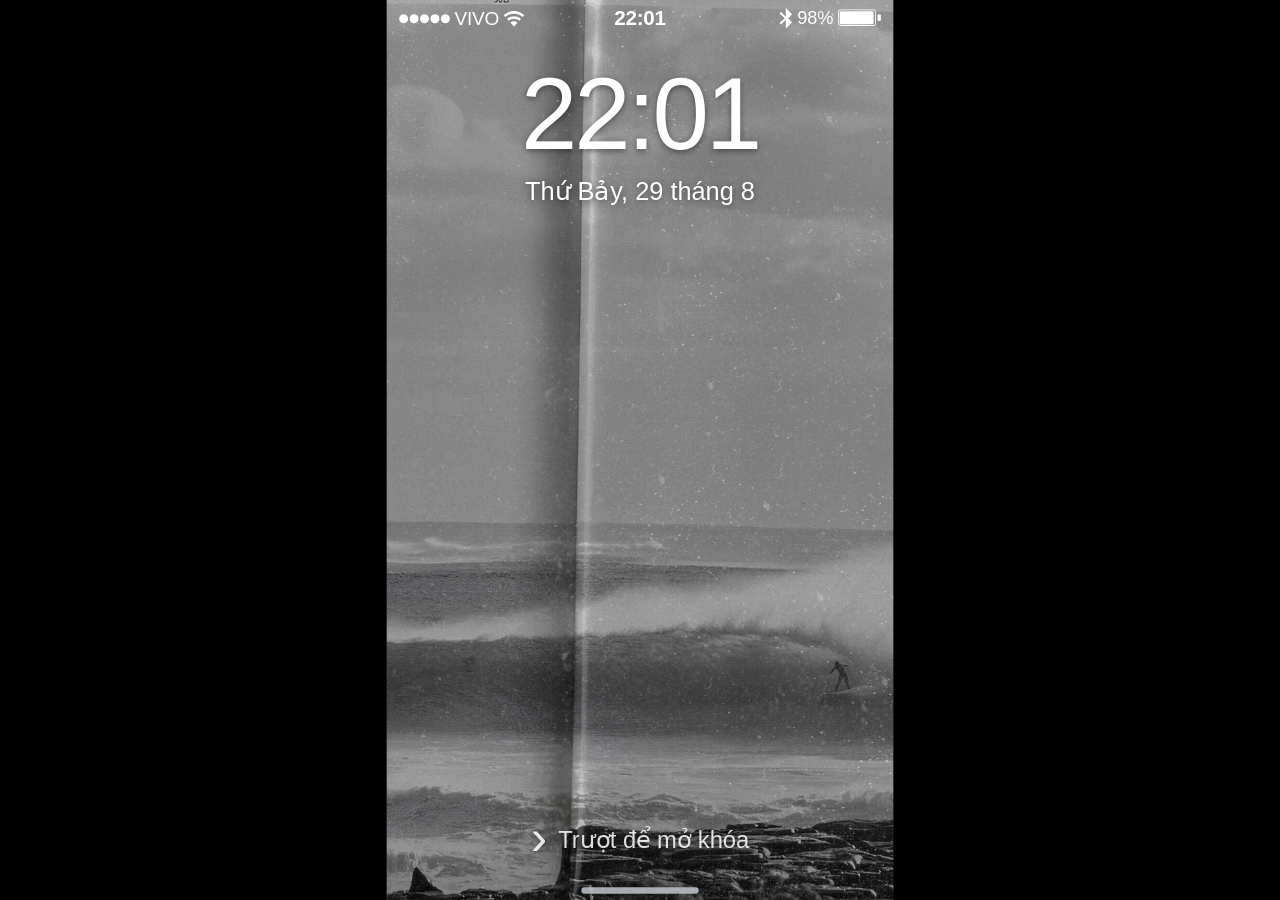
==== commit 24ddf9d0: "fix: sync three-app phone with latest Cauã visual CSS cascade" ====
--- a/phone/index.html
+++ b/phone/index.html
@@ -1,5 +1,5 @@
 <!DOCTYPE html>
-<html lang="vi"><head><meta charset="utf-8"/><meta content="width=device-width,initial-scale=1,maximum-scale=1,viewport-fit=cover,user-scalable=no" name="viewport"/><title>VH — Investigator Phone</title><link href="css/vh-bundle-01.css?v=perf-20261014-r1" rel="stylesheet"/><link href="css/vh-bundle-02.css?v=perf-20261014-r1" rel="stylesheet"/><link href="css/vh-bundle-03.css?v=perf-20261014-r1" rel="stylesheet"/><link href="css/vh-bundle-04.css?v=perf-20261014-r1" rel="stylesheet"/><link href="css/vh-bundle-05.css?v=perf-20261014-r1" rel="stylesheet"/><style id="caua-home-notification-badge-no-outline">
+<html lang="vi"><head><meta charset="utf-8"/><meta content="width=device-width,initial-scale=1,maximum-scale=1,viewport-fit=cover,user-scalable=no" name="viewport"/><title>VH — Investigator Phone</title><link href="css/head-01-base.css" rel="stylesheet"/><link href="css/head-02-safari-v3-overrides.css" rel="stylesheet"/><link href="css/head-03-calendar-ios8-style.css" rel="stylesheet"/><link href="css/head-04-safari-v3-alignment-fix.css" rel="stylesheet"/><link href="css/head-05-ios8-app-switcher-style.css" rel="stylesheet"/><link href="css/head-06-ios8-fidelity-v13.css" rel="stylesheet"/><link href="css/head-07-messages-ios8-style.css" rel="stylesheet"/><link href="css/head-08-messages-v1-1-fixes.css" rel="stylesheet"/><link href="css/head-09-phone-app-style.css" rel="stylesheet"/><link href="css/head-10-phone-v1-1-precision-fixes.css" rel="stylesheet"/><link href="css/head-11-ios8-notes-style.css" rel="stylesheet"/><link href="css/head-12-notes-editable-style.css" rel="stylesheet"/><link href="css/head-13-notes26-style.css" rel="stylesheet"/><link href="css/head-14-messages-v1-8-outgoing-tail-final.css" rel="stylesheet"/><link href="css/head-15-photos-ios8-v1-style.css" rel="stylesheet"/><link href="css/head-16-lock-view-hit-test-fix.css" rel="stylesheet"/><link href="css/head-17-facebook-ios2015-phase1-style.css" rel="stylesheet"/><link href="css/head-18-facebook-profile-phase2-style.css" rel="stylesheet"/><link href="css/head-19-facebook-interactions-v1817.css" rel="stylesheet"/><link href="css/head-20-voice-memos-ios8-v1826.css" rel="stylesheet"/><link href="css/head-21-ios8-font-safari-v1833.css" rel="stylesheet"/><link href="css/head-22-safari-three-sites-v1834.css" rel="stylesheet"/><link href="css/head-23-whatsapp-ios2015-style.css" rel="stylesheet"/><link href="css/head-24-whatsapp-layout-hotfix-v1842.css" rel="stylesheet"/><link href="css/head-25-internal-glyph-authenticity-v1844.css" rel="stylesheet"/><link href="css/head-26-period-glyphs-v1845.css" rel="stylesheet"/><link href="css/head-27-ios8-sketch-source-assets-v1846.css" rel="stylesheet"/><link href="css/head-28-phone-call-inline-svg-v1847.css" rel="stylesheet"/><link href="css/head-29-v1-8-48-ui-icon-touchups.css" rel="stylesheet"/><link href="css/head-30-v1-8-49-endcall-icon-fix.css" rel="stylesheet"/><link href="css/head-31-HOTFIX-phone-endcall-real-handset.css" rel="stylesheet"/><link href="css/head-32-hotfix-green-call-real-handset.css" rel="stylesheet"/><link href="css/head-33-wa-hd-chat-wallpaper.css" rel="stylesheet"/><link href="css/head-34-caua-phone-facebook-20261009.css" rel="stylesheet"/><link href="css/head-35-caua-wa-hd-media.css" rel="stylesheet"/><link href="css/facebook-photo-viewer.css" rel="stylesheet"/><link href="css/head-36-messages-compact-scroll-v2.css" rel="stylesheet"/><link href="css/head-37-ios-universal-scroll-indicator.css" rel="stylesheet"/><link href="css/head-38-fb15-icons-hd-fix.css" rel="stylesheet"/><link href="css/head-39-caua-immersive-mode-style.css" rel="stylesheet"/><link href="css/head-40-caua-immersive-gesture-switcher-polish.css" rel="stylesheet"/><link href="css/head-41-phone-ui-three-small-fixes-20261009.css" rel="stylesheet"/><link href="css/head-42-safari-ios8-perspective-stack-20261009.css" rel="stylesheet"/><link href="css/ios8-system-chrome.css" rel="stylesheet"/><link href="css/caua-phase2-cross-app.css" rel="stylesheet"/><link href="css/ui-universal-back.css" rel="stylesheet"/><link href="css/vh-soft-app-entry.css" rel="stylesheet"/><link href="css/vh-home-passcode-call-size-fix.css" rel="stylesheet"/><link href="css/vh-fullscreen-ui-proportions.css" rel="stylesheet"/><link href="css/caua-ios6-layout-foundation.css" rel="stylesheet"/><link href="css/caua-ios8-status-passcode-call.css" rel="stylesheet"/><link href="css/caua-ios8-app-type-icon-rhythm.css" rel="stylesheet"/><link href="css/vh-four-app-launch-splash.css" rel="stylesheet"/><link href="css/caua-seamless-app-statusbar.css" rel="stylesheet"/><link href="css/facebook-mothers-day-2014.css" rel="stylesheet"/><link href="css/caua-photos-voice-ios8-complete.css" rel="stylesheet"/><link href="css/caua-messages-ios8-complete.css" rel="stylesheet"/><link href="css/caua-safari-ios8-complete.css" rel="stylesheet"/><style id="caua-home-notification-badge-no-outline">
 /* Home-screen Messages counter: remove white ring on any badge host/pseudo. */
 #homeScreen .messages-launch,
 #homeScreen .messages-launch .icon { overflow:visible !important; }
@@ -16,7 +16,7 @@
   outline:0 !important;
   box-shadow:none !important;
 }
-</style><style>#screen>.wallpaper{z-index:0!important;background-image:url("assets/screen/vh-wallpaper-d5255ac759553b4e.png")!important;background-size:cover!important;background-position:center!important}</style><meta content="c8f5fdfaa12710f16d4a646f787c0f7d37d488d6" name="vh-caua-source-commit"/></head><body><main aria-label="iPhone 5 iOS 8" class="stage">
+</style><link href="css/vh-investigator-home.css?v=d5255ac759553b4e" rel="stylesheet"/><style>#screen>.wallpaper{z-index:0!important;background-image:url("assets/screen/vh-wallpaper-d5255ac759553b4e.png")!important;background-size:cover!important;background-position:center!important}</style><meta content="c8f5fdfaa12710f16d4a646f787c0f7d37d488d6" name="vh-caua-source-commit"/></head><body><main aria-label="iPhone 5 iOS 8" class="stage">
 <div class="phone-wrap" id="phoneWrap">
 <section aria-label="iPhone 5 đen slate" class="iphone">
 <div aria-hidden="true" class="power-button"></div>
@@ -1387,4 +1387,4 @@
   window.visualViewport?.addEventListener('resize',()=>{positionZoomToggle();fit();},{passive:true});
   positionZoomToggle();fit();mode(true);
 })();
-</script><script defer="" src="js/ios8-system-chrome.js"></script><script src="js/ui-universal-back.js"></script><script src="js/caua-messages-ios8-complete.js"></script><script src="js/caua-safari-ios8-links.js"></script><script src="js/vh-investigator-apps.js?v=jpeg-avatar-20261014"></script></body></html>+</script><script defer="" src="js/ios8-system-chrome.js"></script><script src="js/ui-universal-back.js"></script><script src="js/caua-messages-ios8-complete.js"></script><script src="js/caua-safari-ios8-links.js"></script><script src="js/vh-investigator-apps.js?v=0653cd4dc2129e"></script></body></html>
--- a/phone/css/head-01-base.css
+++ b/phone/css/head-01-base.css
@@ -0,0 +1,721 @@
+
+:root {
+  --phone-w: 375px;
+  --phone-h: 791px;
+  --screen-w: 320px;
+  --screen-h: 568px;
+  --phone-scale: 1;
+  --ios-blue: #007aff;
+}
+
+* { box-sizing: border-box; -webkit-tap-highlight-color: transparent; }
+html, body { width: 100%; min-height: 100%; margin: 0; background: #000; }
+body {
+  overflow: hidden;
+  color: #fff;
+  font-family: "Helvetica Neue", Helvetica, Arial, sans-serif;
+  user-select: text;
+  -webkit-user-select: text;
+  -webkit-touch-callout: default;
+}
+button { font: inherit; }
+/* v1.8.18: allow players to select/copy app text. */
+.screen, .app-page, .app-content, .fb15-content, .messages-app, .safari-app, .mail-app, .notes-app {
+  user-select: text;
+  -webkit-user-select: text;
+  -webkit-touch-callout: default;
+}
+.stage {
+  position: fixed;
+  inset: 0;
+  display: grid;
+  place-items: center;
+  overflow: hidden;
+  background: #000;
+}
+.phone-wrap {
+  width: var(--phone-w);
+  height: var(--phone-h);
+  transform: scale(var(--phone-scale));
+  transform-origin: center center;
+}
+.iphone {
+  position: relative;
+  width: var(--phone-w);
+  height: var(--phone-h);
+  border-radius: 55px;
+  background:
+    linear-gradient(90deg, #050505 0 2%, #151515 3.4%, #050505 5%, #0b0b0b 95%, #1a1a1a 97%, #030303 100%);
+  border: 2px solid #272727;
+  box-shadow: 0 0 0 1px #050505, 0 26px 80px rgba(0,0,0,.95), inset 0 0 0 2px #090909;
+}
+.iphone::before {
+  content: "";
+  position: absolute;
+  inset: 5px;
+  border-radius: 50px;
+  border: 1px solid rgba(255,255,255,.06);
+  pointer-events: none;
+}
+.top-hardware {
+  position: absolute;
+  top: 34px;
+  left: 50%;
+  width: 175px;
+  height: 56px;
+  transform: translateX(-50%);
+}
+.earpiece {
+  position: absolute;
+  left: 50%;
+  top: 27px;
+  width: 67px;
+  height: 8px;
+  transform: translateX(-50%);
+  border-radius: 99px;
+  background: linear-gradient(#020202,#121212);
+  box-shadow: inset 0 0 0 1px #1e1e1e;
+}
+.front-camera {
+  position: absolute;
+  left: 23px;
+  top: 24px;
+  width: 12px;
+  height: 12px;
+  border-radius: 50%;
+  background: radial-gradient(circle at 42% 40%, #194160 0 12%, #06101a 25%, #010204 65%);
+  box-shadow: 0 0 0 2px #111;
+}
+.sensor {
+  position: absolute;
+  left: 50%;
+  top: 4px;
+  width: 8px;
+  height: 8px;
+  transform: translateX(-50%);
+  border-radius: 50%;
+  background: #080808;
+  box-shadow: inset 0 0 0 1px #181818;
+}
+.power-button, .mute-switch, .volume-button {
+  position: absolute;
+  background: linear-gradient(#1a1a1a,#060606);
+  border: 1px solid #262626;
+  z-index: -1;
+}
+.power-button { right: 47px; top: -5px; width: 71px; height: 7px; border-radius: 3px 3px 0 0; }
+.mute-switch { left: -5px; top: 92px; width: 7px; height: 31px; border-radius: 4px 0 0 4px; }
+.volume-button { left: -5px; width: 7px; height: 46px; border-radius: 4px 0 0 4px; }
+.volume-up { top: 143px; }
+.volume-down { top: 203px; }
+.screen {
+  position: absolute;
+  left: 27px;
+  top: 105px;
+  width: var(--screen-w);
+  height: var(--screen-h);
+  overflow: hidden;
+  background: #0f171f;
+  box-shadow: 0 0 0 1px #050505, inset 0 0 15px rgba(0,0,0,.28);
+  isolation: isolate;
+}
+.wallpaper {
+  position: absolute;
+  inset: 0;
+  z-index: -4;
+  background-image: url(".././assets/screen/phone_screen.png");
+  background-position: center center;
+  background-size: cover;
+  background-repeat: no-repeat;
+  filter: none;
+}
+.wallpaper::before,
+.wallpaper::after { content:none; }
+.status-bar {
+  position: absolute;
+  z-index: 40;
+  left: 0;
+  top: 0;
+  width: 100%;
+  height: 20px;
+  padding: 0 6px;
+  display: grid;
+  grid-template-columns: 1fr auto 1fr;
+  align-items: center;
+  color: #fff;
+  font-size: 10px;
+  font-weight: 500;
+  text-shadow: 0 1px 2px rgba(0,0,0,.45);
+}
+.status-left, .status-right { display: flex; align-items: center; gap: 4px; min-width: 0; }
+.status-right { justify-content: flex-end; }
+.status-time { font-size: 11px; font-weight: 600; }
+.signal-dots { display: flex; gap: 1.5px; }
+.signal-dots i { width: 5px; height: 5px; border-radius: 50%; border: 1px solid #fff; background: #fff; }
+.signal-dots i.off { background: transparent; }
+.carrier { letter-spacing: -.1px; }
+.wifi { position: relative; width: 12px; height: 9px; display: inline-block; overflow: hidden; }
+.wifi i, .wifi b, .wifi em { position: absolute; left: 50%; transform: translateX(-50%); border: 1.25px solid #fff; border-color: #fff transparent transparent transparent; border-radius: 50%; }
+.wifi i { width: 13px; height: 13px; top: 1px; }
+.wifi b { width: 8px; height: 8px; top: 4px; }
+.wifi em { width: 3px; height: 3px; top: 7px; background:#fff; border:0; }
+.bluetooth { font-size: 10px; opacity: .9; transform: scaleX(.75); }
+.battery-percent { font-size: 10px; }
+.battery { position: relative; width: 20px; height: 8px; border: 1px solid rgba(255,255,255,.9); border-radius: 2px; }
+.battery::after { content:""; position:absolute; right:-3px; top:2px; width:2px; height:4px; border-radius:0 1px 1px 0; background:#fff; }
+.battery-fill { display:block; margin:1px; width:62%; height:4px; background:#fff; border-radius:1px; }
+.view { position: absolute; inset: 0; opacity: 0; visibility: hidden; pointer-events: none; transition: opacity .28s ease, transform .34s cubic-bezier(.2,.8,.2,1), filter .28s ease; }
+.view:not(.active), .view:not(.active) * { pointer-events: none !important; }
+.view.active { opacity: 1; visibility: visible; pointer-events: auto; z-index: 2; }
+.lock-screen { display: flex; flex-direction: column; align-items: center; padding-top: 42px; text-shadow: 0 1px 4px rgba(0,0,0,.46); }
+.lock-time { font-size: 64px; line-height: .96; font-weight: 200; letter-spacing: -2px; }
+.lock-date { margin-top: 8px; font-size: 16px; font-weight: 300; }
+.lock-spacer { flex: 1; }
+.unlock-hint { margin-bottom: 29px; display: flex; align-items: center; gap: 7px; font-size: 15px; font-weight: 300; color: rgba(255,255,255,.86); animation: shimmer 2.2s infinite; }
+.chevron { font-size: 31px; line-height: 0; transform: translateY(-1px); font-weight: 200; }
+@keyframes shimmer { 0%,100% { opacity:.5 } 45% { opacity:1 } 70% { opacity:.75 } }
+.swipe-target { position:absolute; inset:20px 0 0 0; cursor:grab; touch-action:none; }
+.swipe-target:active { cursor:grabbing; }
+.lock-screen.swiping { transition: none; }
+.passcode-screen {
+  background: rgba(20,32,42,.23);
+  backdrop-filter: blur(17px) saturate(1.05);
+  -webkit-backdrop-filter: blur(17px) saturate(1.05);
+  display: flex;
+  flex-direction: column;
+  align-items: center;
+  padding-top: 66px;
+}
+.passcode-screen::before { content:""; position:absolute; inset:0; background:rgba(0,0,0,.06); z-index:-1; }
+.passcode-title { font-size: 20px; font-weight: 300; text-shadow:0 1px 2px rgba(0,0,0,.35); }
+.passcode-dots { display:flex; gap:17px; margin-top:19px; }
+.passcode-dots i { width:13px; height:13px; border-radius:50%; border:1.3px solid rgba(255,255,255,.95); background:transparent; transition:background .12s; }
+.passcode-dots i.filled { background:#fff; }
+.passcode-back { position:absolute; right:10px; bottom:11px; z-index:3; border:0; background:transparent; color:#fff; font-size:12px; padding:7px; cursor:pointer; }
+.keypad { width: 245px; margin-top: 24px; display:grid; grid-template-columns:repeat(3,64px); grid-auto-rows:64px; gap:12px 26px; justify-content:center; }
+.key { width:64px; height:64px; border-radius:50%; border:1px solid rgba(255,255,255,.68); background:rgba(255,255,255,.035); color:#fff; cursor:pointer; display:flex; flex-direction:column; justify-content:center; align-items:center; transition:background .08s; padding:0; }
+.key:active, .key.pressed { background:rgba(255,255,255,.32); }
+.key strong { font-size:29px; font-weight:300; line-height:27px; }
+.key span { margin-top:3px; font-size:9px; font-weight:600; letter-spacing:1.5px; line-height:9px; }
+.key-spacer { width:64px; height:64px; }
+.delete-key { border:0; background:transparent; color:#fff; font-size:12px; padding:0; cursor:pointer; }
+.emergency { position:absolute; left:10px; bottom:11px; border:0; background:transparent; color:#fff; font-size:12px; padding:7px; cursor:pointer; }
+.home-screen { padding-top:20px; }
+.icon-grid { height: 445px; padding: 15px 10px 0; display:grid; grid-template-columns:repeat(4, 1fr); grid-auto-rows:88px; align-content:start; }
+.app { display:flex; flex-direction:column; align-items:center; min-width:0; }
+.app > span { margin-top:4px; max-width:75px; font-size:11px; line-height:13px; font-weight:400; text-align:center; color:#fff; white-space:nowrap; overflow:hidden; text-overflow:ellipsis; text-shadow:0 1px 2px rgba(0,0,0,.8); }
+.icon { position:relative; width:57px; height:57px; border-radius:13px; overflow:hidden; box-shadow:0 1px 1px rgba(0,0,0,.18); }
+.messages { background:linear-gradient(#60e26d,#19ba31); }
+.messages .bubble { position:absolute; left:11px; top:10px; width:35px; height:29px; border-radius:50%; background:#fff; }
+.messages .bubble::after { content:""; position:absolute; left:5px; bottom:-6px; width:13px; height:12px; background:#fff; clip-path:polygon(0 0,100% 0,0 100%); transform:rotate(8deg); }
+.calendar { background:#fafafa; color:#161616; text-align:center; border-radius:12px; box-shadow: inset 0 0 0 1px rgba(0,0,0,.05); }
+.calendar b { display:block; margin-top:4px; color:#e33; font-size:8px; letter-spacing:.6px; }
+.calendar strong { display:block; margin-top:0; font-size:34px; line-height:39px; font-weight:300; }
+.photos { background:#fff; }
+.photos .petal { position:absolute; width:16px; height:24px; left:21px; top:5px; border-radius:60% 60% 55% 55%; transform-origin:8px 24px; opacity:.9; }
+.photos .p1{background:#f44336;transform:rotate(0deg)}.photos .p2{background:#ff9800;transform:rotate(45deg)}.photos .p3{background:#ffeb3b;transform:rotate(90deg)}.photos .p4{background:#55c95a;transform:rotate(135deg)}.photos .p5{background:#19bcd6;transform:rotate(180deg)}.photos .p6{background:#4a78e8;transform:rotate(225deg)}.photos .p7{background:#8c5ed5;transform:rotate(270deg)}.photos .p8{background:#ec4f9d;transform:rotate(315deg)}
+.photos i { position:absolute; width:10px; height:10px; border-radius:50%; background:#fff; left:24px; top:24px; }
+.camera { background:linear-gradient(#edf0f0 0 22%,#b9c0c3 22% 100%); }
+.camera .cam-top { position:absolute; left:8px; top:7px; width:18px; height:8px; background:#333; border-radius:2px; }
+.camera .cam-lens { position:absolute; width:31px; height:31px; border-radius:50%; left:14px; top:20px; background:radial-gradient(circle,#16202a 0 19%,#294354 20% 35%,#111 36% 54%,#3c4447 55% 62%,#151515 63%); box-shadow:0 0 0 2px rgba(255,255,255,.55); }
+.weather { background:linear-gradient(#44aff0,#2c91df); }
+.weather .sun { position:absolute; width:27px; height:27px; border-radius:50%; background:#ffd743; left:9px; top:10px; box-shadow:0 0 6px rgba(255,210,40,.6); }
+.weather .cloud { position:absolute; left:14px; top:29px; width:34px; height:15px; border-radius:15px; background:#fff; }
+.weather .cloud::before { content:""; position:absolute; left:5px; top:-8px; width:18px; height:18px; border-radius:50%; background:#fff; }
+.clock { background:#0f0f10; }
+.clock-face { position:absolute; inset:4px; border-radius:50%; background:#fafafa; border:1px solid #ddd; }
+.clock-face::before { content:""; position:absolute; inset:4px; border-radius:50%; background:repeating-conic-gradient(#333 0 1deg,transparent 1deg 30deg); -webkit-mask:radial-gradient(circle,transparent 0 74%,#000 75%); mask:radial-gradient(circle,transparent 0 74%,#000 75%); }
+.clock-face i { position:absolute; left:50%; bottom:50%; transform-origin:50% 100%; border-radius:2px; }
+.clock-face .h { width:2px; height:14px; background:#111; transform:translateX(-50%) rotate(305deg); }
+.clock-face .m { width:1.5px; height:18px; background:#111; transform:translateX(-50%) rotate(80deg); }
+.clock-face .s { width:1px; height:20px; background:#f44336; transform:translateX(-50%) rotate(175deg); }
+.clock-face b { position:absolute; width:4px; height:4px; border-radius:50%; background:#111; left:50%; top:50%; transform:translate(-50%,-50%); }
+.maps { background:linear-gradient(90deg,#abd884 0 28%,#f5e78b 28% 57%,#9bd0ec 57%); }
+.maps::after { content:""; position:absolute; left:-5px; top:31px; width:75px; height:13px; background:#fff; transform:rotate(-22deg); box-shadow:0 0 0 2px #e6d4a0; }
+.maps .road-a { position:absolute; left:9px; top:-5px; width:8px; height:70px; background:#f4c8d0; transform:rotate(31deg); }
+.maps strong { position:absolute; z-index:3; top:8px; left:19px; font-size:9px; background:#2e78bc; color:#fff; border:2px solid #fff; border-radius:3px; padding:1px 3px; }
+.maps i { position:absolute; z-index:3; right:6px; bottom:5px; color:#1686e8; font-style:normal; font-size:14px; }
+.videos { background:linear-gradient(#eef4f3 0 24%,#38c7c7 24%); }
+.videos .clapper { position:absolute; left:0; top:0; width:100%; height:17px; background:repeating-linear-gradient(135deg,#111 0 11px,#fff 11px 21px); }
+.videos .video-field { position:absolute; left:0; right:0; top:21px; bottom:0; background:linear-gradient(#65d8d5,#3eb9c7); }
+.notes { background:#fff; }
+.notes .note-head { position:absolute; left:0; right:0; top:0; height:12px; background:#ffd53e; border-bottom:2px solid #e6c035; }
+.notes i { display:block; height:1px; background:#d9d9d9; margin:10px 7px 0; }
+.notes i:first-of-type { margin-top:22px; }
+.bank { background:linear-gradient(#4fc2ff,#1f8fe5); }
+.bank .roof { position:absolute; left:8px; top:11px; width:41px; height:12px; background:#fff; clip-path:polygon(50% 0,100% 100%,0 100%); }
+.bank .pillar { position:absolute; top:24px; width:6px; height:16px; background:#fff; border-radius:1px; }
+.bank .p1{left:12px}.bank .p2{left:21px}.bank .p3{left:30px}.bank .p4{left:39px}
+.bank .base { position:absolute; left:10px; bottom:12px; width:37px; height:5px; background:#fff; border-radius:1px; }
+.reminders { background:#fff; }
+.reminders::after { content:""; position:absolute; top:8px; bottom:7px; left:19px; width:1px; background:#e6e6e6; }
+.reminders > i { position:absolute; left:8px; width:6px; height:6px; border-radius:50%; }
+.reminders .r1{top:10px;background:#ef4c4c}.reminders .r2{top:22px;background:#f2bd31}.reminders .r3{top:34px;background:#4dcf75}.reminders .r4{top:46px;background:#4a9cea}
+.reminders > span { position:absolute; left:24px; right:6px; top:12px; height:1px; background:#ddd; box-shadow:0 12px #ddd,0 24px #ddd,0 36px #ddd; }
+.stocks { background:#12171b; }
+.stocks svg { width:100%; height:100%; }
+.stocks polyline { fill:none; stroke:#fff; stroke-width:1.4; }
+.stocks::before { content:""; position:absolute; inset:0; background:repeating-linear-gradient(90deg,transparent 0 14px,rgba(70,140,190,.18) 15px), repeating-linear-gradient(0deg,transparent 0 14px,rgba(70,140,190,.18) 15px); }
+.appstore { background:linear-gradient(#32b9f0,#168de2); }
+.astore-ring { position:absolute; inset:7px; border:2px solid #fff; border-radius:50%; }
+.appstore .leg { position:absolute; background:#fff; height:3px; width:31px; top:28px; left:13px; border-radius:2px; }
+.appstore .l1 { transform:rotate(60deg); }.appstore .l2 { transform:rotate(-60deg); }.appstore .l3 { width:28px; left:14px; transform:rotate(0); }
+.whatsapp { background:linear-gradient(#63db72,#1db93f); }
+.wa-ring { position:absolute; inset:9px; border-radius:50%; background:#fff; }
+.wa-ring::after { content:""; position:absolute; left:1px; bottom:-5px; border-style:solid; border-width:6px 7px 0 0; border-color:#fff transparent transparent transparent; transform:rotate(13deg); }
+.wa-phone { position:absolute; left:16px; top:12px; width:24px; height:30px; color:#29bd49; font-size:28px; font-weight:700; transform:rotate(-29deg); line-height:29px; }
+.facebook { background:linear-gradient(#4d6fae,#35589a); }
+.facebook strong { position:absolute; right:9px; bottom:-9px; color:#fff; font-family:Arial,sans-serif; font-size:64px; font-weight:700; line-height:70px; }
+.instagram { background:linear-gradient(#dfd6c8 0 18%,#9b7352 19% 100%); border:1px solid rgba(0,0,0,.18); }
+.insta-rainbow { position:absolute; left:6px; top:0; width:13px; height:18px; background:linear-gradient(90deg,#37a7d5 0 20%,#78b858 20% 40%,#f0d54d 40% 60%,#df6f41 60% 80%,#c94850 80%); }
+.insta-lens { position:absolute; width:31px; height:31px; border-radius:50%; left:13px; top:20px; background:radial-gradient(circle,#8cc4dc 0 16%,#203442 17% 38%,#111 39% 51%,#c6b098 52% 65%,#2b221b 66%); border:2px solid #4e392b; }
+.insta-flash { position:absolute; right:7px; top:5px; width:13px; height:11px; border-radius:3px; background:#313435; box-shadow:inset 0 0 0 2px #c7b59f; }
+.settings { background:linear-gradient(#c7cbce,#a7adb1); }
+.settings .gear { position:absolute; color:#777d82; text-shadow:0 1px rgba(255,255,255,.8); line-height:1; }
+.settings .g1 { font-size:38px; left:2px; top:1px; }.settings .g2 { font-size:31px; right:0; bottom:0; }
+.page-dots { position:absolute; left:0; right:0; bottom:88px; display:flex; justify-content:center; gap:6px; align-items:center; height:18px; }
+.page-dots i { width:6px; height:6px; border-radius:50%; background:rgba(255,255,255,.45); }
+.page-dots .active-dot { background:#fff; }.page-dots .search-dot { position:relative; background:transparent; border:1px solid rgba(255,255,255,.72); width:6px; height:6px; }
+.page-dots .search-dot::after { content:""; position:absolute; width:3px; height:1px; background:rgba(255,255,255,.72); right:-3px; bottom:-2px; transform:rotate(45deg); }
+.dock { position:absolute; left:0; right:0; bottom:0; height:91px; display:grid; grid-template-columns:repeat(4,1fr); padding:10px 10px 6px; background:rgba(223,233,238,.35); backdrop-filter:blur(15px) saturate(1.08); -webkit-backdrop-filter:blur(15px) saturate(1.08); border-top:1px solid rgba(255,255,255,.12); }
+.dock .app > span { margin-top:3px; }
+.phone { background:linear-gradient(#61e774,#20bd3b); color:#fff; display:grid; place-items:center; }
+.phone span { font-size:37px; transform:rotate(-20deg); line-height:1; }
+.mail { background:linear-gradient(#5fb8f5,#2a8ce1); display:grid; place-items:center; }
+.envelope { width:40px; height:28px; background:#fff; border-radius:3px; position:relative; box-shadow:0 1px 0 rgba(0,0,0,.08); }
+.envelope::before, .envelope::after { content:""; position:absolute; top:4px; width:29px; height:2px; background:#d6eaf8; }
+.envelope::before { left:1px; transform:rotate(35deg); transform-origin:left center; }.envelope::after { right:1px; transform:rotate(-35deg); transform-origin:right center; }
+.safari { background:linear-gradient(#f8f8f8,#e5e8eb); }
+.compass-ring { position:absolute; inset:6px; border-radius:50%; border:2px solid #2797da; box-shadow:inset 0 0 0 1px #b7dbe9; }
+.safari::before { content:""; position:absolute; inset:11px; border-radius:50%; background:repeating-conic-gradient(#7197a8 0 1deg,transparent 1deg 15deg); -webkit-mask:radial-gradient(circle,transparent 0 78%,#000 80%); mask:radial-gradient(circle,transparent 0 78%,#000 80%); }
+.needle { position:absolute; left:27px; top:12px; width:3px; height:22px; transform-origin:50% 16px; clip-path:polygon(50% 0,100% 100%,0 100%); }
+.needle.red { background:#ef3e4a; transform:rotate(32deg); }.needle.blue { background:#2e6eb4; transform:rotate(212deg); }
+.music { background:linear-gradient(#ff5d73,#ed3f59); display:grid; place-items:center; }
+.music-note { color:#fff; font-size:41px; line-height:1; transform:translateY(-1px); }
+.home-button {
+  position:absolute;
+  left:50%;
+  bottom:25px;
+  width:71px;
+  height:71px;
+  transform:translateX(-50%);
+  border-radius:50%;
+  border:1px solid #262626;
+  background:radial-gradient(circle at 50% 42%,#111 0 58%,#050505 59% 100%);
+  box-shadow:inset 0 0 0 2px #060606,0 1px 0 rgba(255,255,255,.08);
+  cursor:pointer;
+}
+.home-button span { position:absolute; left:50%; top:50%; width:23px; height:23px; transform:translate(-50%,-50%); border:1.5px solid #5c5c5c; border-radius:5px; }
+.home-button:active { transform:translateX(-50%) scale(.97); }
+.wrong-code { position:absolute; top:92px; left:50%; transform:translateX(-50%) scale(.95); padding:7px 11px; border-radius:6px; background:rgba(0,0,0,.55); font-size:12px; opacity:0; z-index:60; pointer-events:none; transition:opacity .18s, transform .18s; white-space:nowrap; }
+.wrong-code.show { opacity:1; transform:translateX(-50%) scale(1); }
+.screen.unlocking .lock-screen { transform:translateX(-42px); opacity:0; }
+.screen.home-enter .passcode-screen { transform:scale(1.08); filter:blur(4px); opacity:0; }
+.screen.home-enter .home-screen { animation:homePop .42s cubic-bezier(.18,.82,.25,1) both; }
+@keyframes homePop { from{transform:scale(.88);opacity:0} to{transform:scale(1);opacity:1} }
+@keyframes shake { 0%,100%{transform:translateX(0)} 20%{transform:translateX(-11px)} 40%{transform:translateX(9px)} 60%{transform:translateX(-7px)} 80%{transform:translateX(5px)} }
+.passcode-dots.shake { animation:shake .33s ease; }
+@media (max-width: 500px) {
+  .iphone { box-shadow:0 0 0 1px #050505,0 14px 40px rgba(0,0,0,.9),inset 0 0 0 2px #090909; }
+}
+
+
+/* v2 real icon assets */
+.icon-grid {
+  height: 445px;
+  padding: 15px 10px 0;
+  display: grid;
+  grid-template-columns: repeat(4, 1fr);
+  grid-auto-rows: 92px;
+  align-content: start;
+}
+.icon-grid .app > span {
+  margin-top: 0px;
+  max-width: 68px;
+  min-height: 18px;
+  font-size: 10px;
+  line-height: 10px;
+  white-space: normal;
+  overflow: visible;
+  text-overflow: clip;
+}
+.dock .app > span {
+  margin-top: 1px;
+  min-height: 0;
+  font-size: 11px;
+  line-height: 13px;
+  white-space: nowrap;
+}
+.app.is-spacer { pointer-events:none; }
+.app.is-spacer .icon, .app.is-spacer > span { opacity: 0; }
+.icon.image-icon {
+  background: transparent;
+  box-shadow: none;
+  overflow: visible;
+  display: grid;
+  place-items: center;
+}
+.icon.image-icon img {
+  width: 57px;
+  height: 57px;
+  object-fit: contain;
+  display: block;
+  filter: none;
+  image-rendering: auto;
+}
+.page-dots.single-page { gap: 0; }
+.page-dots.single-page i { background:#fff; }
+
+
+
+/* ===== Mail · iOS 8 mock app ===== */
+.icon-grid .app > span { margin-top: -2px !important; overflow: visible !important; }
+.dock .app > span {
+  margin-top: -1px !important;
+  line-height: 14px !important;
+  overflow: visible !important;
+  padding-bottom: 2px;
+  font-family: "Helvetica Neue", Helvetica, Arial, sans-serif;
+}
+.mail-launch { cursor: pointer; }
+.mail-app {
+  position: absolute;
+  inset: 0;
+  z-index: 32;
+  background: #f7f7f7;
+  color: #111;
+  opacity: 0;
+  pointer-events: none;
+  transform: scale(.93);
+  transform-origin: 50% 55%;
+  transition: opacity .20s ease, transform .24s cubic-bezier(.2,.78,.2,1);
+  font-family: "Helvetica Neue", Helvetica, Arial, sans-serif;
+}
+.mail-app.open { opacity: 1; pointer-events: auto; transform: scale(1); }
+.screen.mail-open .status-bar { color:#111; text-shadow:none; }
+.screen.mail-open .signal-dots i { border-color:#111; background:#111; }
+.screen.mail-open .signal-dots i.off { background:transparent; }
+.screen.mail-open .wifi i, .screen.mail-open .wifi b, .screen.mail-open .wifi em { border-color:#111 transparent transparent transparent; }
+.screen.mail-open .wifi em { background:#111; border:0; }
+.screen.mail-open .battery { border-color:#111; }
+.screen.mail-open .battery::after, .screen.mail-open .battery-fill { background:#111; }
+.mail-frame { position:absolute; inset:20px 0 0; background:#fff; overflow:hidden; }
+.mail-navbar {
+  height:44px; display:grid; grid-template-columns:92px 1fr 68px; align-items:center;
+  border-bottom:1px solid #c8c7cc; background:rgba(248,248,248,.97); position:relative; z-index:5;
+}
+.mail-nav-btn { border:0; background:transparent; color:#007aff; font-size:16px; padding:0 8px; height:44px; cursor:pointer; }
+.mail-nav-btn.left { text-align:left; white-space:nowrap; overflow:hidden; text-overflow:ellipsis; }
+.mail-nav-btn.right { text-align:right; }
+.mail-nav-btn:disabled { color:#b8b8bd; }
+.mail-nav-title { text-align:center; font-size:17px; font-weight:600; white-space:nowrap; overflow:hidden; text-overflow:ellipsis; }
+.mail-body { position:absolute; left:0; right:0; top:44px; bottom:44px; overflow:auto; -webkit-overflow-scrolling:touch; background:#fff; }
+.mail-body.no-toolbar { bottom:0; }
+.mail-toolbar {
+  position:absolute; left:0; right:0; bottom:0; height:44px; border-top:1px solid #c8c7cc;
+  background:rgba(248,248,248,.97); display:flex; align-items:center; justify-content:space-between; padding:0 12px; z-index:5;
+}
+.mail-toolbar-status { color:#8e8e93; font-size:10px; line-height:12px; text-align:center; flex:1; }
+.mail-toolbar-btn { border:0; background:transparent; color:#007aff; font-size:22px; min-width:36px; height:40px; cursor:pointer; padding:0 5px; }
+.mail-search-wrap { background:#efeff4; padding:7px 8px; border-bottom:1px solid #d1d1d6; }
+.mail-search { width:100%; height:29px; border:0; border-radius:6px; background:#fff; box-shadow:inset 0 0 0 1px rgba(0,0,0,.05); text-align:center; font-size:14px; outline:none; padding:0 9px; color:#222; }
+.mail-search:focus { text-align:left; }
+.mail-list { background:#fff; }
+.mail-row { position:relative; min-height:70px; padding:7px 9px 7px 14px; border-bottom:1px solid #e5e5e5; cursor:pointer; background:#fff; }
+.mail-row:active { background:#ededf2; }
+.mail-row.has-attachment { padding-right:26px; }
+.mail-row-top { display:flex; align-items:baseline; gap:6px; }
+.mail-row-sender { font-size:15px; font-weight:600; flex:1; white-space:nowrap; overflow:hidden; text-overflow:ellipsis; }
+.mail-row-date { color:#8e8e93; font-size:11px; flex:0 0 auto; }
+.mail-row-subject { font-size:13px; font-weight:500; white-space:nowrap; overflow:hidden; text-overflow:ellipsis; margin-top:1px; }
+.mail-row-preview { color:#8e8e93; font-size:12px; line-height:15px; height:30px; overflow:hidden; margin-top:1px; }
+.mail-paperclip { position:absolute; right:8px; top:31px; color:#8e8e93; font-size:13px; transform:rotate(-25deg); }
+.mail-empty { min-height:100%; display:grid; place-items:center; text-align:center; color:#8e8e93; font-size:14px; padding:28px; background:#f7f7f7; }
+.mailbox-section-title { height:27px; padding:8px 12px 4px; color:#6d6d72; background:#efeff4; font-size:11px; text-transform:uppercase; }
+.mailbox-row { min-height:44px; padding:0 12px; display:flex; align-items:center; border-bottom:1px solid #e5e5e5; background:#fff; cursor:pointer; font-size:15px; }
+.mailbox-row .mailbox-icon { width:28px; color:#007aff; font-size:18px; }
+.mailbox-row .mailbox-name { flex:1; }
+.mailbox-row .mailbox-count { color:#8e8e93; font-size:14px; }
+.mailbox-row .mailbox-arrow { color:#c7c7cc; padding-left:7px; font-size:18px; }
+.mail-account { padding:12px; background:#fff; border-bottom:1px solid #e5e5e5; }
+.mail-account strong { display:block; font-size:15px; }
+.mail-account span { color:#8e8e93; font-size:12px; }
+.mail-message { background:#fff; min-height:100%; }
+.mail-msg-head { padding:10px 10px 9px; border-bottom:1px solid #e5e5e5; }
+.mail-msg-subject { font-size:17px; line-height:21px; font-weight:600; margin-bottom:7px; }
+.mail-msg-sender-line { display:flex; gap:8px; align-items:flex-start; }
+.mail-avatar { width:32px; height:32px; border-radius:50%; background:#d8d8dc; display:grid; place-items:center; color:#fff; font-weight:600; font-size:13px; flex:0 0 auto; }
+.mail-msg-meta { flex:1; min-width:0; }
+.mail-msg-from { font-size:14px; font-weight:600; white-space:nowrap; overflow:hidden; text-overflow:ellipsis; }
+.mail-msg-email, .mail-msg-to, .mail-msg-date { color:#8e8e93; font-size:11px; line-height:15px; overflow-wrap:anywhere; }
+.mail-msg-detail-toggle { border:0; background:transparent; color:#007aff; font-size:11px; padding:0; cursor:pointer; }
+.mail-msg-body { padding:15px 12px 18px; font-size:14px; line-height:20px; user-select:text; -webkit-user-select:text; }
+.mail-msg-body p { margin:0 0 13px; }
+.mail-attachment { margin:4px 12px 16px; border:1px solid #d1d1d6; border-radius:5px; background:#fafafa; min-height:52px; display:flex; align-items:center; padding:7px 9px; cursor:pointer; }
+.mail-attachment:active { background:#ededf2; }
+.mail-pdf-badge { width:34px; height:38px; background:#e74c3c; color:#fff; display:grid; place-items:center; font-size:9px; font-weight:700; border-radius:3px; margin-right:9px; }
+.mail-attach-info { flex:1; min-width:0; }
+.mail-attach-name { font-size:12px; font-weight:600; white-space:nowrap; overflow:hidden; text-overflow:ellipsis; }
+.mail-attach-sub { color:#8e8e93; font-size:10px; margin-top:2px; }
+.mail-thread-sep { height:9px; background:#efeff4; border-top:1px solid #dddde1; border-bottom:1px solid #dddde1; }
+.mail-reply { padding:11px 12px 16px; background:#fff; }
+.mail-reply-head { font-size:12px; color:#8e8e93; margin-bottom:8px; }
+.mail-reply-head strong { color:#111; font-size:13px; }
+.mail-reply-body { font-size:14px; line-height:20px; user-select:text; -webkit-user-select:text; white-space:pre-wrap; }
+.mail-forwarded { border-left:2px solid #c7c7cc; padding-left:9px; margin:9px 0 13px; color:#555; font-style:italic; }
+.mail-detail-toolbar { justify-content:space-around; padding:0 4px; }
+.mail-detail-toolbar .mail-toolbar-btn { flex:1; font-size:20px; }
+.mail-toast { position:absolute; left:50%; bottom:58px; transform:translateX(-50%) translateY(8px); background:rgba(0,0,0,.78); color:#fff; border-radius:7px; font-size:11px; padding:7px 10px; opacity:0; pointer-events:none; transition:.2s; z-index:20; white-space:nowrap; }
+.mail-toast.show { opacity:1; transform:translateX(-50%) translateY(0); }
+.mail-pdf-view { min-height:100%; background:#c9c9cd; padding:18px 16px 36px; }
+.mail-pdf-page { background:#fff; min-height:390px; box-shadow:0 2px 9px rgba(0,0,0,.25); padding:26px 18px; text-align:center; }
+.mail-pdf-page .pdf-big { font-size:38px; font-weight:700; color:#e74c3c; margin-top:88px; }
+.mail-pdf-page .pdf-name { margin-top:15px; font-size:13px; overflow-wrap:anywhere; }
+.mail-pdf-page .pdf-note { color:#8e8e93; font-size:11px; margin-top:8px; }
+.mail-compose { min-height:100%; background:#fff; }
+.mail-compose-field { min-height:40px; border-bottom:1px solid #e5e5e5; display:flex; align-items:center; padding:5px 9px; font-size:13px; }
+.mail-compose-field label { color:#8e8e93; width:54px; flex:0 0 auto; }
+.mail-compose-field input { flex:1; border:0; outline:0; font:inherit; min-width:0; }
+.mail-compose-from { color:#555; }
+.mail-compose textarea { width:100%; height:340px; resize:none; border:0; outline:0; padding:12px 10px; font:14px/20px "Helvetica Neue",Helvetica,Arial,sans-serif; }
+
+
+
+/* ===== Itaú Personal · 2014-2015 game mock app ===== */
+.itau-launch { cursor:pointer; }
+.itau-app {
+  position:absolute; inset:0; z-index:33; background:#f4f4f4; color:#262626;
+  opacity:0; pointer-events:none; transform:scale(.94); transform-origin:50% 55%;
+  transition:opacity .18s ease, transform .22s cubic-bezier(.2,.78,.2,1);
+  font-family:"Helvetica Neue",Helvetica,Arial,sans-serif;
+}
+.itau-app.open { opacity:1; pointer-events:auto; transform:scale(1); }
+.screen.itau-open .status-bar { background:#ec7000; color:#fff; text-shadow:none; }
+.itau-frame { position:absolute; inset:20px 0 0; background:#f4f4f4; overflow:hidden; }
+.itau-splash { position:absolute; inset:0; z-index:30; background:#ec7000; display:flex; flex-direction:column; align-items:center; justify-content:center; transition:opacity .18s ease; }
+.itau-splash.hide { opacity:0; pointer-events:none; }
+.itau-splash img { width:86px; height:86px; object-fit:contain; border-radius:18px; box-shadow:0 1px 4px rgba(0,0,0,.18); }
+.itau-splash small { margin-top:13px; color:#fff; font-size:11px; letter-spacing:.2px; }
+.itau-topbar { position:absolute; left:0; right:0; top:0; height:44px; z-index:8; background:#ec7000; color:#fff; display:grid; grid-template-columns:74px 1fr 74px; align-items:center; border-bottom:1px solid #cf6100; }
+.itau-topbar-title { text-align:center; font-size:18px; font-weight:600; }
+.itau-top-btn { height:44px; padding:0 9px; border:0; background:transparent; color:#fff; font-size:13px; cursor:pointer; white-space:nowrap; overflow:hidden; text-overflow:ellipsis; }
+.itau-top-btn.left { text-align:left; }
+.itau-top-btn.right { text-align:right; }
+.itau-content { position:absolute; left:0; right:0; top:44px; bottom:49px; overflow:auto; -webkit-overflow-scrolling:touch; background:#f4f4f4; }
+.itau-content.child { bottom:0; }
+.itau-bottom { position:absolute; left:0; right:0; bottom:0; height:49px; z-index:9; background:#fafafa; border-top:1px solid #c9c9c9; display:grid; grid-template-columns:repeat(4,1fr); }
+.itau-tab { border:0; background:transparent; color:#777; font-size:9px; line-height:10px; cursor:pointer; padding:3px 1px 2px; }
+.itau-tab i { display:block; font-style:normal; font-size:20px; line-height:22px; color:#777; font-weight:300; }
+.itau-tab.active, .itau-tab.active i { color:#ec7000; }
+.itau-account-head { background:#fff; border-bottom:1px solid #d7d7d7; padding:11px 13px 10px; position:relative; }
+.itau-hello { font-size:16px; font-weight:500; margin-bottom:3px; }
+.itau-account-line { color:#717171; font-size:11px; padding-right:22px; cursor:pointer; }
+.itau-account-caret { position:absolute; right:13px; bottom:9px; color:#ec7000; font-size:16px; }
+.itau-section-title { padding:9px 12px 5px; color:#666; font-size:10px; font-weight:600; text-transform:uppercase; background:#ededed; border-bottom:1px solid #ddd; }
+.itau-balance { background:#fff; padding:13px 13px 11px; border-bottom:1px solid #ddd; }
+.itau-balance-label { font-size:11px; color:#737373; }
+.itau-balance-value { font-size:25px; font-weight:300; color:#222; margin-top:3px; letter-spacing:-.3px; }
+.itau-link-btn { border:0; background:transparent; color:#d76500; padding:8px 0 0; font-size:12px; cursor:pointer; }
+.itau-row { min-height:54px; background:#fff; border-bottom:1px solid #e2e2e2; padding:7px 11px; display:grid; grid-template-columns:45px 1fr auto; gap:7px; align-items:center; cursor:pointer; }
+.itau-row:active { background:#eee; }
+.itau-row.opening { cursor:default; color:#777; }
+.itau-row-date { color:#777; font-size:10px; line-height:12px; }
+.itau-row-main { min-width:0; }
+.itau-row-name { font-size:13px; line-height:15px; white-space:nowrap; overflow:hidden; text-overflow:ellipsis; }
+.itau-row-desc { color:#898989; font-size:10px; line-height:12px; white-space:nowrap; overflow:hidden; text-overflow:ellipsis; margin-top:2px; }
+.itau-row-amount { font-size:12px; white-space:nowrap; text-align:right; }
+.itau-row-amount.in { color:#267b2f; }
+.itau-row-amount.out { color:#333; }
+.itau-row-arrow { color:#bbb; margin-left:3px; }
+.itau-more { display:block; width:100%; border:0; background:#fff; color:#d76500; padding:12px; font-size:12px; border-bottom:1px solid #ddd; cursor:pointer; }
+.itau-search-box { background:#e7e7e7; padding:7px 8px; border-bottom:1px solid #d0d0d0; position:relative; }
+.itau-search-box input { width:100%; height:29px; border:1px solid #ccc; border-radius:4px; background:#fff; padding:0 28px 0 9px; font-size:12px; outline:none; }
+.itau-search-clear { position:absolute; right:13px; top:11px; width:20px; height:20px; border:0; border-radius:50%; background:#b8b8b8; color:#fff; font-size:12px; line-height:18px; display:none; cursor:pointer; }
+.itau-search-clear.show { display:block; }
+.itau-filterbar { background:#fff; border-bottom:1px solid #ddd; padding:7px 8px; display:flex; gap:6px; align-items:center; }
+.itau-select { border:1px solid #c9c9c9; border-radius:3px; background:#fff; height:28px; font-size:11px; color:#444; padding:0 6px; flex:1; min-width:0; }
+.itau-pills { background:#fff; border-bottom:1px solid #ddd; padding:7px 8px; display:flex; }
+.itau-pill { flex:1; height:28px; border:1px solid #d0d0d0; background:#fff; font-size:11px; color:#555; cursor:pointer; }
+.itau-pill:first-child { border-radius:4px 0 0 4px; }
+.itau-pill:last-child { border-radius:0 4px 4px 0; }
+.itau-pill + .itau-pill { border-left:0; }
+.itau-pill.active { background:#ec7000; border-color:#ec7000; color:#fff; }
+.itau-result-info { background:#f3f3f3; color:#777; font-size:10px; padding:6px 10px; border-bottom:1px solid #ddd; }
+.itau-empty { min-height:270px; display:flex; flex-direction:column; justify-content:center; text-align:center; padding:30px; color:#777; }
+.itau-empty strong { color:#333; font-size:14px; margin-bottom:5px; }
+.itau-spinner { display:none; text-align:center; padding:10px; color:#999; font-size:11px; background:#fff; }
+.itau-spinner.show { display:block; }
+.itau-spinner::before { content:""; display:inline-block; width:11px; height:11px; margin-right:6px; border:2px solid #ccc; border-top-color:#ec7000; border-radius:50%; vertical-align:-2px; animation:itauSpin .65s linear infinite; }
+@keyframes itauSpin { to { transform:rotate(360deg); } }
+.itau-account-menu { position:absolute; top:84px; left:9px; right:9px; z-index:20; background:#fff; border:1px solid #c8c8c8; box-shadow:0 3px 10px rgba(0,0,0,.24); display:none; }
+.itau-account-menu.open { display:block; animation:itauDrop .16s ease-out; }
+@keyframes itauDrop { from{opacity:0;transform:translateY(-5px)} to{opacity:1;transform:none} }
+.itau-account-option { padding:10px 11px; border-bottom:1px solid #ddd; cursor:pointer; }
+.itau-account-option:last-child { border-bottom:0; }
+.itau-account-option strong { display:block; font-size:13px; }
+.itau-account-option span { display:block; color:#777; font-size:10px; margin-top:2px; }
+.itau-account-option b { float:right; font-size:12px; font-weight:500; color:#333; }
+.itau-detail { background:#fff; min-height:100%; }
+.itau-detail-amount { text-align:center; padding:18px 12px; border-bottom:1px solid #ddd; }
+.itau-detail-amount .name { font-size:13px; color:#555; margin-bottom:4px; }
+.itau-detail-amount .value { font-size:25px; font-weight:300; }
+.itau-kv { display:grid; grid-template-columns:108px 1fr; min-height:42px; align-items:center; padding:7px 11px; border-bottom:1px solid #e4e4e4; font-size:12px; }
+.itau-kv label { color:#777; }
+.itau-kv div { text-align:right; overflow-wrap:anywhere; }
+.itau-primary { display:block; margin:15px auto; min-width:150px; height:34px; border:0; border-radius:3px; background:#ec7000; color:#fff; font-size:12px; cursor:pointer; }
+.itau-receipt { margin:14px; background:#fff; border:1px solid #ccc; box-shadow:0 1px 4px rgba(0,0,0,.15); padding:18px 14px 22px; text-align:center; }
+.itau-receipt-logo { font-size:25px; color:#ec7000; font-weight:700; margin-bottom:14px; }
+.itau-receipt hr { border:0; border-top:1px dashed #bbb; margin:12px 0; }
+.itau-receipt p { margin:5px 0; font-size:11px; }
+.itau-receipt .big { font-size:20px; font-weight:300; margin:10px 0; }
+.itau-list-menu { background:#fff; }
+.itau-menu-row { min-height:48px; padding:0 12px; border-bottom:1px solid #ddd; display:flex; align-items:center; cursor:pointer; font-size:13px; }
+.itau-menu-row .ico { width:30px; color:#ec7000; font-size:18px; }
+.itau-menu-row .name { flex:1; }
+.itau-menu-row .arrow { color:#bbb; font-size:18px; }
+.itau-locked { min-height:100%; display:flex; flex-direction:column; align-items:center; justify-content:center; text-align:center; padding:32px; background:#f4f4f4; }
+.itau-locked .lock { width:42px; height:42px; border:2px solid #aaa; border-radius:4px; position:relative; margin-bottom:14px; }
+.itau-locked .lock::before { content:""; position:absolute; width:22px; height:18px; border:2px solid #aaa; border-bottom:0; border-radius:12px 12px 0 0; left:8px; top:-15px; }
+.itau-locked strong { font-size:14px; margin-bottom:6px; }
+.itau-locked p { color:#777; font-size:11px; line-height:16px; margin:0; }
+.itau-info-block { background:#fff; border-bottom:1px solid #ddd; }
+.itau-info-block .itau-kv { grid-template-columns:118px 1fr; }
+.itau-custom { padding:13px; background:#fff; border-bottom:1px solid #ddd; }
+.itau-custom label { display:block; color:#777; font-size:10px; margin:8px 0 3px; }
+.itau-custom input { width:100%; height:30px; border:1px solid #ccc; border-radius:3px; padding:0 6px; font-size:11px; }
+.itau-custom-actions { display:flex; gap:7px; margin-top:10px; }
+.itau-custom-actions button { flex:1; height:30px; border:1px solid #ec7000; background:#fff; color:#d76500; border-radius:3px; font-size:11px; }
+.itau-custom-actions button.primary { background:#ec7000; color:#fff; }
+.itau-toast { position:absolute; left:50%; bottom:59px; z-index:25; transform:translateX(-50%) translateY(8px); background:rgba(0,0,0,.76); color:#fff; padding:7px 10px; border-radius:5px; font-size:10px; white-space:nowrap; opacity:0; pointer-events:none; transition:.18s; }
+.itau-toast.show { opacity:1; transform:translateX(-50%) translateY(0); }
+
+
+/* ===== Itaú Doanh nghiệp · Subsolo ===== */
+.itau-biz-launch { cursor:pointer; }
+.screen.itau-biz-open .status-bar { background:#ec7000; color:#fff; text-shadow:none; }
+.biz-company-head { background:#fff; border-bottom:1px solid #d7d7d7; padding:11px 13px 10px; }
+.biz-company-name { font-size:16px; font-weight:600; margin-bottom:3px; }
+.biz-company-line { color:#717171; font-size:11px; }
+.biz-summary-strip { background:#fff; border-bottom:1px solid #ddd; padding:8px 12px; display:grid; grid-template-columns:1fr 1fr; gap:8px; }
+.biz-summary-strip div { min-width:0; }
+.biz-summary-strip label { display:block; color:#8a8a8a; font-size:9px; text-transform:uppercase; margin-bottom:2px; }
+.biz-summary-strip strong { font-size:12px; font-weight:500; color:#333; }
+.biz-summary-strip strong.in { color:#267b2f; }
+.biz-balance-footer { background:#fff; border-top:1px solid #d8d8d8; border-bottom:1px solid #d8d8d8; padding:10px 12px; display:flex; justify-content:space-between; align-items:center; font-size:11px; color:#666; }
+.biz-balance-footer b { color:#222; font-size:15px; font-weight:500; }
+.biz-time { display:block; color:#999; font-size:9px; margin-top:1px; }
+.biz-payroll-box { background:#fff; padding:10px 12px; border-bottom:1px solid #ddd; }
+.biz-payroll-box strong { font-size:13px; }
+.biz-payroll-box p { margin:4px 0 0; color:#777; font-size:10px; line-height:14px; }
+
+
+/* ===== Safari ===== */
+.safari-launch { cursor:pointer; pointer-events:auto; }
+.safari-app { position:absolute; inset:0; background:#f6f6f6; display:none; z-index:23; }
+.safari-app.open { display:block; }
+.screen.safari-open .status-bar { background:#f7f7f7; color:#151515; text-shadow:none; border-bottom:1px solid #d8d8d8; }
+.safari-topbar { position:absolute; top:20px; left:0; right:0; height:44px; background:#f7f7f7; border-bottom:1px solid #d7d7d7; display:flex; align-items:center; gap:8px; padding:0 8px; }
+.safari-topbar .safari-mini { width:18px; text-align:center; color:#9a9a9a; font-size:14px; }
+.safari-address { flex:1; height:28px; border:1px solid #d0d0d0; border-radius:4px; background:#fff; display:flex; align-items:center; padding:0 8px; gap:6px; }
+.safari-address .lock { color:#9d9d9d; font-size:11px; }
+.safari-address input { flex:1; border:0; outline:0; font-size:11px; background:transparent; color:#3a3a3a; }
+.safari-page { position:absolute; top:64px; left:0; right:0; bottom:44px; overflow:auto; -webkit-overflow-scrolling:touch; background:#fff; }
+.safari-toolbar { position:absolute; left:0; right:0; bottom:0; height:44px; background:#f7f7f7; border-top:1px solid #d7d7d7; display:grid; grid-template-columns:repeat(5,1fr); align-items:center; }
+.safari-toolbtn { height:100%; border:0; background:none; font-size:18px; color:#6a6a6a; position:relative; }
+.safari-toolbtn[disabled] { color:#c9c9c9; }
+.safari-tabcount { position:absolute; display:inline-grid; place-items:center; width:17px; height:17px; border:1.5px solid currentColor; border-radius:3px; left:50%; top:50%; transform:translate(-50%,-50%); font-size:10px; font-weight:600; }
+.safari-overlay { position:absolute; inset:0; background:rgba(0,0,0,.45); display:none; z-index:4; }
+.safari-overlay.show { display:block; }
+.safari-sheet { position:absolute; left:7px; right:7px; bottom:6px; background:#f8f8f8; border-radius:10px; overflow:hidden; box-shadow:0 10px 30px rgba(0,0,0,.25); }
+.safari-sheet-row { padding:12px 14px; text-align:center; font-size:13px; border-top:1px solid #e6e6e6; background:#fff; }
+.safari-sheet-row:first-child { border-top:0; }
+.safari-sheet-row.cancel { margin-top:7px; border-radius:10px; font-weight:600; }
+.safari-sheet-title { padding:12px 14px; font-size:11px; color:#777; text-align:center; background:#f3f3f3; }
+.safari-tabs { position:absolute; inset:64px 0 44px; overflow:auto; display:none; background:#e8ebef; padding:18px 0 32px; z-index:3; }
+.safari-tabs.show { display:block; }
+.safari-tab-stack { display:flex; flex-direction:column; align-items:center; gap:14px; }
+.safari-tab-card { width:240px; background:#fff; border-radius:8px; box-shadow:0 3px 12px rgba(0,0,0,.15); overflow:hidden; position:relative; border:1px solid rgba(0,0,0,.08); }
+.safari-tab-card .thumb { height:125px; background:#f4f4f4; overflow:hidden; }
+.safari-tab-card .thumb img { width:100%; height:100%; object-fit:cover; display:block; }
+.safari-tab-card .cap { padding:10px 30px 10px 12px; font-size:12px; line-height:15px; }
+.safari-tab-card .close { position:absolute; right:8px; top:8px; border:0; background:rgba(255,255,255,.95); width:20px; height:20px; border-radius:50%; font-size:12px; }
+.safari-tabs-bottom { position:sticky; bottom:0; display:flex; justify-content:space-between; padding:16px 24px 0; color:#666; font-size:13px; background:linear-gradient(180deg,rgba(232,235,239,0) 0%,rgba(232,235,239,.98) 28%); }
+.safari-tabs-bottom button { border:0; background:none; color:#666; font-size:15px; }
+.safari-private-panel { position:absolute; inset:64px 0 44px; background:#26292e; color:#fff; display:none; padding:44px 22px; text-align:center; z-index:3; }
+.safari-private-panel.show { display:block; }
+.safari-private-panel h3 { margin:0 0 10px; font-size:22px; font-weight:500; }
+.safari-private-panel p { margin:0 auto; max-width:260px; font-size:13px; line-height:18px; color:#cfd3d8; }
+.safari-private-panel button { margin-top:18px; border:0; border-radius:5px; background:#3f4651; color:#fff; padding:8px 18px; }
+.safari-search-home { padding:14px 12px 30px; }
+.safari-section-title { font-size:12px; color:#8b8b8b; margin:14px 0 8px; font-weight:600; }
+.safari-fav-grid { display:grid; grid-template-columns:repeat(4,1fr); gap:10px 8px; }
+.safari-fav { text-align:center; }
+.safari-fav .ico { width:46px; height:46px; margin:0 auto 5px; border-radius:10px; display:grid; place-items:center; font-size:17px; color:#fff; font-weight:600; }
+.safari-fav .lbl { font-size:10px; line-height:12px; color:#3d3d3d; }
+.safari-list, .safari-history-list { background:#fff; }
+.safari-item { padding:10px 12px; border-bottom:1px solid #ececec; }
+.safari-item-title { font-size:12px; line-height:15px; color:#222; }
+.safari-item-sub { font-size:10px; color:#7d7d7d; margin-top:2px; }
+.safari-folder { font-weight:600; }
+.safari-folder-items { padding-left:12px; background:#fafafa; }
+.safari-segments { display:flex; gap:0; border-bottom:1px solid #ddd; background:#f7f7f7; }
+.safari-segments button { flex:1; border:0; background:none; padding:10px 0; font-size:11px; color:#666; }
+.safari-segments button.active { color:#1a1a1a; font-weight:600; background:#fff; }
+.safari-header { position:sticky; top:0; background:#fff; z-index:2; border-bottom:1px solid #e3e3e3; }
+.safari-titlebar { height:37px; display:flex; align-items:center; justify-content:center; position:relative; font-size:16px; font-weight:500; }
+.safari-titlebar .left, .safari-titlebar .right { position:absolute; top:0; height:37px; display:flex; align-items:center; color:#2878f0; border:0; background:none; font-size:12px; }
+.safari-titlebar .left { left:8px; }
+.safari-titlebar .right { right:8px; }
+.safari-search-internal { padding:8px 10px; background:#f5f5f5; border-bottom:1px solid #e5e5e5; }
+.safari-search-internal input { width:100%; height:28px; border:1px solid #d6d6d6; border-radius:7px; padding:0 10px; font-size:12px; }
+.safari-website { font-family:"Helvetica Neue",Helvetica,Arial,sans-serif; color:#222; }
+.safari-website .site-head { padding:14px 14px 10px; border-bottom:1px solid #ececec; }
+.safari-website .site-logo { font-size:21px; font-weight:700; }
+.safari-website .site-mini { font-size:10px; color:#777; margin-top:2px; }
+.safari-website .site-nav { margin-top:8px; font-size:11px; color:#4f4f4f; }
+.safari-website .hero img, .safari-website .photo img { width:100%; display:block; }
+.safari-website .page-pad { padding:14px; }
+.safari-website h1 { margin:0 0 6px; font-size:22px; line-height:25px; font-weight:700; }
+.safari-website h2 { margin:16px 0 6px; font-size:15px; }
+.safari-website p { margin:8px 0; font-size:12px; line-height:17px; color:#333; }
+.safari-website ul { margin:6px 0 8px 18px; padding:0; }
+.safari-website li { margin:4px 0; font-size:12px; line-height:17px; }
+.safari-tag { display:inline-block; font-size:10px; font-weight:700; color:#0a7a39; margin-bottom:6px; }
+.safari-price { font-size:24px; font-weight:700; margin:5px 0; }
+.safari-muted { color:#767676; font-size:11px; }
+.safari-facts { display:grid; grid-template-columns:1fr 1fr; gap:6px 12px; margin:12px 0; font-size:11px; }
+.safari-facts div strong { display:block; font-size:10px; color:#7a7a7a; text-transform:uppercase; margin-bottom:1px; }
+.safari-btnrow { display:flex; gap:8px; margin-top:10px; }
+.safari-btn { border:1px solid #d8d8d8; background:#fff; border-radius:5px; padding:8px 10px; font-size:11px; }
+.safari-related { margin-top:18px; border-top:1px solid #e7e7e7; padding-top:12px; }
+.safari-related .link-card { border:1px solid #e7e7e7; border-radius:6px; padding:10px; }
+.safari-carousel { display:flex; overflow:auto; gap:8px; padding:10px 14px 0; }
+.safari-carousel img { width:220px; height:138px; object-fit:cover; border-radius:6px; flex:0 0 auto; }
+.safari-article-meta { font-size:11px; color:#787878; margin:5px 0 12px; }
+.safari-caption { font-size:10px; color:#777; margin:4px 14px 0; }
+.safari-search-results { padding:0 14px 18px; }
+.safari-google-head { padding:12px 14px 8px; border-bottom:1px solid #ececec; }
+.safari-google-head .g { font-size:26px; font-weight:700; color:#4285f4; }
+.safari-google-head .q { margin-top:6px; font-size:13px; }
+.safari-result { padding:12px 0; border-bottom:1px solid #efefef; }
+.safari-result .domain { font-size:10px; color:#0b8043; }
+.safari-result .title { font-size:15px; color:#1a0dab; margin:3px 0; line-height:18px; }
+.safari-result .snippet { font-size:11px; color:#575757; line-height:16px; }
+.safari-stub { padding:14px; }
+.safari-stub .stub-domain { font-size:11px; color:#0b8043; }
+.safari-stub h1 { margin:8px 0 6px; font-size:21px; }
+.safari-callout { background:#f7f7f7; border:1px solid #e7e7e7; border-radius:6px; padding:10px; margin-top:10px; font-size:11px; line-height:16px; color:#4b4b4b; }
+.safari-history-day { background:#fafafa; padding:7px 12px; font-size:11px; color:#686868; font-weight:600; border-top:1px solid #ececec; border-bottom:1px solid #ececec; }
+.safari-history-entry { padding:9px 12px; border-bottom:1px solid #f0f0f0; }
+.safari-history-time { font-size:10px; color:#888; }
+.safari-history-entry .title { font-size:12px; color:#222; line-height:15px; margin-top:1px; }
+.safari-history-entry .sub { font-size:10px; color:#777; margin-top:2px; }
+.safari-alert { position:absolute; left:24px; right:24px; top:154px; background:#fff; border-radius:12px; display:none; z-index:6; box-shadow:0 8px 26px rgba(0,0,0,.25); overflow:hidden; }
+.safari-alert.show { display:block; }
+.safari-alert .msg { padding:18px 16px; text-align:center; font-size:12px; line-height:17px; }
+.safari-alert button { width:100%; border:0; border-top:1px solid #ececec; background:#fff; padding:12px 0; color:#2878f0; font-size:13px; }
+.safari-empty { padding:24px 18px; text-align:center; color:#777; font-size:12px; line-height:17px; }
+
+
+/* v1.8.26 Voice Memos launcher */
+.voice-memos-launch{cursor:pointer;}
--- a/phone/css/head-02-safari-v3-overrides.css
+++ b/phone/css/head-02-safari-v3-overrides.css
@@ -0,0 +1,171 @@
+
+  /* Safari v3 overrides */
+  .safari-app { background:#ededed; font-family:"Helvetica Neue", Helvetica, Arial, sans-serif; }
+  .screen.safari-open .status-bar { background:#f8f8f8; color:#2b2b2b; border-bottom:1px solid #d6d6d6; text-shadow:none; }
+  .safari-topbar {
+    top:20px; height:44px; padding:0 7px; gap:6px;
+    background:linear-gradient(#fafafa, #ececec);
+    border-bottom:1px solid #c9c9c9;
+    box-shadow:inset 0 1px rgba(255,255,255,.92);
+  }
+  .safari-topbar .safari-mini {
+    width:22px; color:#9aa0a6; font-size:16px; font-weight:600; letter-spacing:-0.02em;
+  }
+  .safari-address {
+    height:29px; border:1px solid #c7c7c7; border-radius:5px;
+    background:linear-gradient(#ffffff,#f8f8f8);
+    box-shadow:inset 0 1px 1px rgba(0,0,0,.06);
+    padding:0 9px; gap:5px;
+  }
+  .safari-address .lock { font-size:12px; color:#9da3aa; }
+  .safari-address input {
+    font-size:13px; text-align:center; color:#494949; font-weight:500;
+    font-family:"Helvetica Neue", Helvetica, Arial, sans-serif;
+  }
+  .safari-page { top:64px; bottom:44px; background:#fff; }
+  .safari-toolbar {
+    height:44px; background:linear-gradient(#fafafa,#ededed);
+    border-top:1px solid #cfcfcf;
+    box-shadow:inset 0 1px rgba(255,255,255,.9);
+  }
+  .safari-toolbtn {
+    color:#2c81f7; font-size:22px; font-weight:400;
+    font-family:"Helvetica Neue", Helvetica, Arial, sans-serif;
+  }
+  .safari-toolbtn[disabled] { color:#bcc7d3; opacity:1; }
+  #safariBack, #safariForward { font-size:28px; }
+  #safariShare { font-size:19px; letter-spacing:-0.06em; }
+  #safariBookmarks { font-size:20px; }
+  .safari-tabcount {
+    width:19px; height:19px; border:2px solid currentColor; border-radius:3px;
+    font-size:11px; font-weight:700; line-height:1;
+  }
+  .safari-overlay { background:rgba(0,0,0,.3); }
+  .safari-sheet { left:8px; right:8px; bottom:7px; border-radius:11px; background:#f3f3f3; }
+  .safari-sheet-title { background:#f7f7f7; color:#848484; font-size:12px; }
+  .safari-sheet-row { font-size:19px; padding:13px 14px; color:#1b7cff; }
+  .safari-sheet-row.cancel { color:#1b7cff; font-weight:600; }
+
+  .safari-tabs { inset:64px 0 44px; background:linear-gradient(#f2f2f2,#e5e5e5); padding:12px 0 56px; }
+  .safari-tabs.show { display:block; }
+  .safari-tab-stack { gap:16px; padding:0 0 6px; }
+  .safari-tab-card {
+    width:255px; border-radius:7px; background:#fff; border:1px solid #cfcfcf;
+    box-shadow:0 2px 9px rgba(0,0,0,.14);
+  }
+  .safari-tab-card.active { border-color:#97b7e6; box-shadow:0 2px 9px rgba(43,111,217,.22); }
+  .safari-tab-card .chrome {
+    height:24px; display:flex; align-items:center; justify-content:center;
+    background:linear-gradient(#f7f7f7,#e9e9e9); border-bottom:1px solid #d4d4d4;
+    color:#5d5d5d; font-size:11px; font-weight:600; padding:0 28px 0 18px;
+  }
+  .safari-tab-card .thumb { height:134px; background:#f3f3f3; }
+  .safari-tab-card .cap { padding:9px 12px 11px; font-size:12px; line-height:15px; color:#3a3a3a; }
+  .safari-tab-card .close {
+    right:6px; top:5px; width:18px; height:18px; border-radius:50%;
+    background:rgba(255,255,255,.95); color:#606060; font-size:12px;
+    border:1px solid #d1d1d1;
+  }
+  .safari-tabs-bottom {
+    position:sticky; bottom:0; display:grid; grid-template-columns:1fr 1fr 1fr;
+    gap:0; padding:12px 0 0; background:linear-gradient(180deg, rgba(229,229,229,0) 0%, rgba(229,229,229,.98) 33%);
+    color:#1b7cff; font-size:17px; align-items:center;
+  }
+  .safari-tabs-bottom button { color:#1b7cff; font-size:17px; padding:6px 0 3px; }
+
+  .safari-private-panel {
+    inset:64px 0 44px; background:#2b2d31; color:#fff; padding:42px 20px;
+  }
+  .safari-private-panel h3 { font-weight:400; letter-spacing:.01em; }
+  .safari-private-panel p { font-size:14px; line-height:19px; }
+  .safari-private-panel button { background:#4d5560; font-size:15px; }
+
+  .safari-website { background:#fff; min-height:100%; color:#222; }
+  .site-head {
+    padding:12px 14px 11px; border-bottom:1px solid #e8e8e8;
+    background:#fff; position:sticky; top:0; z-index:2;
+  }
+  .site-logo { font-size:24px; font-weight:700; letter-spacing:-.03em; }
+  .site-mini { font-size:11px; color:#8d8d8d; margin-top:2px; }
+  .hero img { width:100%; display:block; }
+  .page-pad { padding:16px 15px 24px; }
+  .page-pad h1 { font-size:28px; line-height:1.08; margin:0 0 8px; letter-spacing:-.03em; font-weight:700; }
+  .page-pad h2 { font-size:22px; line-height:1.18; margin:0 0 8px; letter-spacing:-.02em; }
+  .page-pad p { font-size:16px; line-height:1.48; margin:0 0 14px; color:#303030; }
+  .safari-muted { font-size:15px; line-height:1.38; color:#6e6e6e; margin-bottom:10px; }
+  .safari-article-meta { font-size:12px; color:#9a9a9a; margin-bottom:15px; }
+  .safari-caption { font-size:12px; color:#888; padding:8px 14px 0; }
+  .safari-related { margin-top:16px; padding-top:12px; border-top:1px solid #ececec; }
+  .link-card {
+    margin-top:8px; padding:12px 13px; border-radius:7px; background:#f5f5f5;
+    font-size:14px; line-height:1.36;
+  }
+  .safari-btnrow { margin:10px 0 18px; }
+  .safari-btn {
+    border:0; border-radius:5px; background:#1677ff; color:#fff; padding:10px 14px;
+    font-size:14px; font-weight:600;
+  }
+  .safari-carousel { display:flex; gap:8px; padding:0 15px 20px; }
+  .safari-carousel img { width:calc(50% - 4px); border-radius:8px; object-fit:cover; }
+
+  .safari-google-head {
+    padding:15px 14px 11px; border-bottom:1px solid #efefef; background:#fff;
+  }
+  .safari-google-head .g { font-size:32px; color:#4285f4; font-weight:500; letter-spacing:-.02em; }
+  .safari-google-head .q { margin-top:7px; font-size:17px; color:#3a3a3a; }
+  .safari-search-results { padding:4px 0 20px; }
+  .safari-result { padding:13px 15px; border-bottom:1px solid #efefef; }
+  .safari-result .domain { font-size:12px; color:#1e8e3e; }
+  .safari-result .title { font-size:19px; line-height:1.22; color:#1a0dab; margin:3px 0 5px; }
+  .safari-result .snippet { font-size:14px; line-height:1.4; color:#555; }
+
+  .safari-header { background:#fff; position:sticky; top:0; z-index:2; }
+  .safari-titlebar {
+    height:44px; display:grid; grid-template-columns:80px 1fr 80px; align-items:center;
+    padding:0 10px; border-bottom:1px solid #dcdcdc; background:#f9f9f9;
+    text-align:center; font-size:20px; font-weight:600; color:#111;
+  }
+  .safari-titlebar .left, .safari-titlebar .right {
+    border:0; background:none; padding:0; color:#1b7cff; font-size:17px; font-weight:400;
+  }
+  .safari-titlebar .left { text-align:left; }
+  .safari-titlebar .right { text-align:right; }
+  .safari-segments {
+    display:grid; grid-template-columns:repeat(3,1fr); gap:0; padding:7px 13px 8px;
+    background:#f9f9f9; border-bottom:1px solid #dcdcdc;
+  }
+  .safari-segments button {
+    border:1px solid #1b7cff; padding:6px 0; color:#1b7cff; background:#fff;
+    font-size:21px; line-height:1; margin-left:-1px;
+  }
+  .safari-segments button:first-child { border-top-left-radius:5px; border-bottom-left-radius:5px; margin-left:0; }
+  .safari-segments button:last-child { border-top-right-radius:5px; border-bottom-right-radius:5px; }
+  .safari-segments button.active { background:#1b7cff; color:#fff; }
+  .safari-book-group-title, .safari-section-title, .safari-history-day {
+    padding:9px 15px 7px; font-size:13px; color:#8b8b8b; text-transform:none; font-weight:500;
+  }
+  .safari-list, .safari-history-list { background:#fff; }
+  .safari-item, .safari-history-entry {
+    padding:12px 15px; border-bottom:1px solid #ececec; background:#fff;
+  }
+  .safari-item-title { font-size:18px; line-height:1.26; color:#1f1f1f; }
+  .safari-item-sub { font-size:12px; color:#8a8a8a; margin-top:2px; }
+  .safari-folder { font-size:18px; color:#1f1f1f; font-weight:500; }
+  .safari-folder-items { padding-left:0; background:#fff; }
+  .safari-history-entry { display:grid; grid-template-columns:54px 1fr; gap:8px; }
+  .safari-history-time { font-size:12px; color:#8c8c8c; padding-top:3px; }
+  .safari-history-entry .title { font-size:17px; line-height:1.28; color:#1f1f1f; }
+  .safari-history-entry .sub { font-size:12px; color:#8c8c8c; margin-top:2px; }
+  .safari-search-internal { padding:8px 13px 9px; background:#f9f9f9; border-bottom:1px solid #dcdcdc; }
+  .safari-search-internal input {
+    width:100%; height:29px; border:1px solid #cfcfcf; border-radius:5px; background:#fff;
+    padding:0 10px; font-size:14px; font-family:"Helvetica Neue", Helvetica, Arial, sans-serif;
+  }
+  .safari-empty { padding:40px 18px; text-align:center; color:#8a8a8a; font-size:15px; line-height:1.45; }
+  .safari-fav-grid { display:grid; grid-template-columns:repeat(3,1fr); gap:18px 8px; padding:10px 14px 20px; }
+  .safari-fav { text-align:center; }
+  .safari-fav .ico {
+    width:58px; height:58px; margin:0 auto 6px; border-radius:13px; color:#fff;
+    display:grid; place-items:center; font-size:22px; font-weight:600;
+  }
+  .safari-fav .lbl { font-size:12px; line-height:1.2; color:#444; }
--- a/phone/css/head-03-calendar-ios8-style.css
+++ b/phone/css/head-03-calendar-ios8-style.css
@@ -0,0 +1,166 @@
+
+/* ===== Calendar - iOS 8.4 style ===== */
+.calendar-app {
+  position:absolute; inset:0; display:none; z-index:25; background:#fff;
+  font-family:"Helvetica Neue", Helvetica, Arial, sans-serif; color:#111;
+  -webkit-font-smoothing:antialiased;
+}
+.calendar-app.open { display:block; }
+.screen.calendar-open .status-bar {
+  background:#fafafa; color:#111; text-shadow:none; border-bottom:1px solid #d7d7d7;
+}
+.calendar-shell { position:absolute; inset:20px 0 0; background:#fff; overflow:hidden; }
+.calendar-nav {
+  height:44px; display:grid; grid-template-columns:76px 1fr 108px; align-items:center;
+  border-bottom:1px solid #dedede; background:rgba(250,250,250,.98); position:relative; z-index:5;
+}
+.calendar-nav button { border:0; background:none; color:#ff3b30; font:400 16px/1 "Helvetica Neue",Helvetica,Arial,sans-serif; padding:0; }
+.calendar-nav-left { text-align:left; padding-left:10px !important; }
+.calendar-nav-title { text-align:center; font-size:17px; font-weight:600; color:#111; white-space:nowrap; overflow:hidden; text-overflow:ellipsis; }
+.calendar-nav-actions { display:flex; align-items:center; justify-content:flex-end; height:44px; padding-right:4px; }
+.calendar-icon-btn { width:33px; height:44px; position:relative; display:grid; place-items:center; }
+.calendar-icon-list::before,
+.calendar-icon-list::after,
+.calendar-icon-list span::before { content:""; position:absolute; left:9px; right:7px; height:1.5px; background:#ff3b30; border-radius:2px; }
+.calendar-icon-list::before { top:15px; }
+.calendar-icon-list span::before { top:21px; }
+.calendar-icon-list::after { top:27px; }
+.calendar-icon-list span::after { content:""; position:absolute; width:3px; height:3px; border-radius:50%; background:#ff3b30; left:4px; top:20px; box-shadow:0 -6px 0 #ff3b30, 0 6px 0 #ff3b30; }
+.calendar-icon-search::before { content:""; width:12px; height:12px; border:1.7px solid #ff3b30; border-radius:50%; position:absolute; left:8px; top:13px; }
+.calendar-icon-search::after { content:""; width:8px; height:1.7px; background:#ff3b30; position:absolute; left:19px; top:26px; transform:rotate(45deg); transform-origin:left center; border-radius:2px; }
+.calendar-icon-plus { font-size:28px !important; font-weight:200 !important; line-height:44px !important; }
+
+.calendar-stage { position:absolute; top:44px; left:0; right:0; bottom:44px; overflow:hidden; background:#fff; }
+.calendar-view { position:absolute; inset:0; overflow:auto; -webkit-overflow-scrolling:touch; background:#fff; }
+.calendar-view.hidden { display:none; }
+.calendar-bottom {
+  position:absolute; left:0; right:0; bottom:0; height:44px; display:grid; grid-template-columns:1fr 1fr 1fr;
+  align-items:center; border-top:1px solid #d8d8d8; background:rgba(250,250,250,.98); z-index:5;
+}
+.calendar-bottom button { height:44px; border:0; background:none; color:#ff3b30; font:400 13px/1 "Helvetica Neue",Helvetica,Arial,sans-serif; }
+.calendar-bottom button:active { background:#f2f2f2; }
+
+/* Month view */
+.cal-month-wrap { min-height:100%; background:#fff; }
+.cal-weekdays { display:grid; grid-template-columns:repeat(7,1fr); padding:6px 8px 4px; color:#8b8b8b; font-size:10px; text-align:center; border-bottom:1px solid #ececec; }
+.cal-weekdays span:last-child { color:#ff3b30; }
+.cal-month-grid {
+  display:grid; grid-template-columns:repeat(7,1fr); grid-template-rows:repeat(6,46px);
+  padding:0 7px; border-bottom:1px solid #dedede; background:#fff;
+}
+.cal-day {
+  position:relative; display:flex; align-items:flex-start; justify-content:center; padding-top:6px;
+  border:0; background:none; color:#222; font:400 15px/1 "Helvetica Neue",Helvetica,Arial,sans-serif;
+}
+.cal-day.outside { color:#c8c8c8; }
+.cal-day .num { width:28px; height:28px; border-radius:50%; display:grid; place-items:center; }
+.cal-day.today .num { background:#ff3b30; color:#fff; }
+.cal-day.selected:not(.today) .num { outline:1px solid #ff3b30; color:#ff3b30; }
+.cal-day-dots { position:absolute; top:35px; left:50%; transform:translateX(-50%); display:flex; gap:2px; height:5px; }
+.cal-dot { width:4px; height:4px; border-radius:50%; }
+.cal-dot.personal { background:#2f80ed; }
+.cal-dot.subsolo { background:#ff9500; }
+.cal-dot.vh { background:#8e5bb7; }
+.cal-day-sunday { color:#ff3b30; }
+.cal-day.outside.cal-day-sunday { color:#efb6b3; }
+.cal-selected-list { min-height:116px; background:#fff; }
+.cal-selected-header { padding:9px 12px 7px; font-size:12px; color:#8c8c8c; border-bottom:1px solid #ededed; background:#fafafa; }
+.cal-empty { padding:28px 16px; text-align:center; color:#8d8d8d; font-size:15px; }
+.cal-event-row { display:grid; grid-template-columns:55px 8px 1fr 18px; gap:6px; align-items:start; padding:10px 9px; border-bottom:1px solid #ececec; background:#fff; }
+.cal-event-time { font-size:12px; color:#7d7d7d; padding-top:1px; }
+.cal-event-color { width:4px; height:36px; border-radius:2px; margin-left:1px; }
+.cal-event-color.personal { background:#2f80ed; }
+.cal-event-color.subsolo { background:#ff9500; }
+.cal-event-color.vh { background:#8e5bb7; }
+.cal-event-title { font-size:15px; color:#161616; line-height:18px; }
+.cal-event-loc { font-size:11px; color:#8b8b8b; margin-top:2px; }
+.cal-chevron { color:#c5c5c5; font-size:20px; line-height:18px; }
+
+/* Year view */
+.cal-year-view { background:#fff; padding:0 10px 24px; }
+.cal-year-section { padding-top:8px; }
+.cal-year-title { font-size:26px; color:#ff3b30; font-weight:300; margin:6px 2px 8px; }
+.cal-year-months { display:grid; grid-template-columns:repeat(3,1fr); gap:13px 8px; }
+.cal-mini-month { border:0; background:none; padding:0; text-align:left; color:#111; }
+.cal-mini-name { font-size:12px; color:#ff3b30; font-weight:500; margin-bottom:3px; }
+.cal-mini-grid { display:grid; grid-template-columns:repeat(7,1fr); gap:2px 1px; font-size:6.5px; color:#565656; text-align:center; }
+.cal-mini-grid span { height:9px; line-height:9px; }
+.cal-mini-grid .muted { color:#d1d1d1; }
+.cal-mini-grid .today-mini { color:#fff; background:#ff3b30; border-radius:50%; }
+
+/* Day view */
+.cal-day-view { background:#fff; overflow:hidden; }
+.cal-day-strip { height:62px; display:grid; grid-template-columns:repeat(7,1fr); border-bottom:1px solid #dedede; background:#fafafa; }
+.cal-day-strip button { border:0; background:none; display:flex; flex-direction:column; align-items:center; justify-content:center; gap:4px; color:#555; }
+.cal-day-strip .dow { font-size:9px; color:#888; text-transform:uppercase; }
+.cal-day-strip .daynum { width:27px; height:27px; border-radius:50%; display:grid; place-items:center; font-size:13px; }
+.cal-day-strip button.active .daynum { background:#ff3b30; color:#fff; }
+.cal-day-timeline { position:absolute; top:62px; left:0; right:0; bottom:0; overflow:auto; background:#fff; }
+.cal-timeline-inner { position:relative; height:1440px; margin-left:48px; border-left:1px solid #e4e4e4; background:repeating-linear-gradient(to bottom, transparent 0, transparent 59px, #ececec 59px, #ececec 60px); }
+.cal-hour-label { position:absolute; left:-46px; width:40px; transform:translateY(-7px); text-align:right; font-size:10px; color:#8f8f8f; padding-right:5px; }
+.cal-day-block { position:absolute; left:4px; right:8px; border-radius:3px; padding:5px 7px; overflow:hidden; font-size:12px; line-height:14px; color:#fff; box-shadow:inset 0 0 0 1px rgba(0,0,0,.05); }
+.cal-day-block.personal { background:#4a8ee8; }
+.cal-day-block.subsolo { background:#f6a229; }
+.cal-day-block.vh { background:#9065b8; }
+.cal-day-block .t { font-weight:600; }
+.cal-day-block .l { font-size:10px; opacity:.92; margin-top:2px; }
+
+/* List view */
+.cal-list-view { background:#fff; }
+.cal-list-date { padding:7px 12px; font-size:12px; color:#727272; background:#f6f6f6; border-top:1px solid #ededed; border-bottom:1px solid #e4e4e4; position:sticky; top:0; z-index:1; }
+.cal-list-event { display:grid; grid-template-columns:52px 6px 1fr; gap:7px; padding:10px 10px; border-bottom:1px solid #ededed; }
+.cal-list-event .time { font-size:12px; color:#777; }
+.cal-list-event .bar { width:4px; border-radius:2px; min-height:34px; }
+.cal-list-event .bar.personal { background:#2f80ed; }
+.cal-list-event .bar.subsolo { background:#ff9500; }
+.cal-list-event .bar.vh { background:#8e5bb7; }
+.cal-list-event .name { font-size:15px; line-height:18px; }
+.cal-list-event .where { font-size:11px; color:#8b8b8b; margin-top:2px; }
+
+/* Full-screen secondary views */
+.cal-overlay-view { position:absolute; inset:0; z-index:20; background:#fff; display:none; }
+.cal-overlay-view.show { display:block; }
+.cal-overlay-nav { position:absolute; top:0; left:0; right:0; height:44px; display:grid; grid-template-columns:80px 1fr 80px; align-items:center; border-bottom:1px solid #d8d8d8; background:#fafafa; }
+.cal-overlay-nav button { border:0; background:none; color:#ff3b30; font-size:16px; text-align:left; padding-left:10px; }
+.cal-overlay-nav button.right { text-align:right; padding:0 10px 0 0; }
+.cal-overlay-title { text-align:center; font-size:17px; font-weight:600; }
+.cal-overlay-body { position:absolute; top:44px; left:0; right:0; bottom:0; overflow:auto; background:#f6f6f6; }
+
+/* Search */
+.cal-search-bar { padding:8px 8px; background:#ededed; border-bottom:1px solid #d5d5d5; display:flex; gap:7px; align-items:center; }
+.cal-search-bar input { flex:1; height:29px; border:1px solid #cfcfcf; border-radius:6px; background:#fff; padding:0 9px; font-size:14px; outline:none; }
+.cal-search-bar button { border:0; background:none; color:#ff3b30; font-size:14px; }
+.cal-search-count { padding:7px 12px; color:#8a8a8a; font-size:11px; background:#f7f7f7; border-bottom:1px solid #e3e3e3; }
+
+/* Calendars */
+.cal-calendars-section-title { padding:18px 15px 7px; font-size:12px; color:#8a8a8a; text-transform:uppercase; }
+.cal-cal-row { display:grid; grid-template-columns:26px 1fr 42px; align-items:center; min-height:45px; padding:0 12px; background:#fff; border-top:1px solid #ececec; }
+.cal-cal-row:last-child { border-bottom:1px solid #ececec; }
+.cal-cal-check { font-size:20px; color:#ff3b30; }
+.cal-cal-dot { width:12px; height:12px; border-radius:50%; }
+.cal-cal-name { font-size:16px; }
+.cal-show-all { width:100%; border:0; background:#fff; color:#ff3b30; font-size:16px; padding:13px; border-bottom:1px solid #ececec; }
+
+/* Detail */
+.cal-detail-hero { background:#fff; padding:18px 15px 14px; border-bottom:1px solid #dedede; }
+.cal-detail-title { font-size:24px; line-height:28px; font-weight:400; margin-bottom:7px; }
+.cal-detail-time { font-size:15px; color:#555; line-height:20px; }
+.cal-detail-group { margin-top:18px; background:#fff; border-top:1px solid #dedede; border-bottom:1px solid #dedede; }
+.cal-detail-row { display:grid; grid-template-columns:106px 1fr; gap:10px; min-height:44px; padding:10px 14px; border-bottom:1px solid #ececec; font-size:14px; line-height:19px; }
+.cal-detail-row:last-child { border-bottom:0; }
+.cal-detail-label { color:#8a8a8a; }
+.cal-detail-value { color:#222; white-space:pre-line; }
+.cal-detail-calendar { display:inline-flex; align-items:center; gap:7px; }
+.cal-detail-calendar i { width:10px; height:10px; border-radius:50%; }
+.cal-detail-calendar i.personal { background:#2f80ed; }
+.cal-detail-calendar i.subsolo { background:#ff9500; }
+.cal-detail-calendar i.vh { background:#8e5bb7; }
+
+/* Inbox + alert */
+.cal-inbox-empty { padding:90px 25px; text-align:center; color:#8b8b8b; font-size:15px; }
+.cal-inbox-empty strong { display:block; color:#555; font-size:18px; font-weight:400; margin-bottom:7px; }
+.cal-alert-backdrop { position:absolute; inset:0; background:rgba(0,0,0,.28); display:none; z-index:40; }
+.cal-alert-backdrop.show { display:block; }
+.cal-alert-box { position:absolute; left:28px; right:28px; top:165px; background:rgba(250,250,250,.98); border-radius:13px; overflow:hidden; box-shadow:0 8px 28px rgba(0,0,0,.22); text-align:center; }
+.cal-alert-msg { padding:20px 18px 17px; font-size:14px; line-height:19px; color:#222; }
+.cal-alert-box button { width:100%; height:43px; border:0; border-top:1px solid #d9d9d9; background:none; color:#007aff; font-size:17px; }
--- a/phone/css/head-04-safari-v3-alignment-fix.css
+++ b/phone/css/head-04-safari-v3-alignment-fix.css
@@ -0,0 +1,86 @@
+
+  /* Safari iOS 8 alignment fix */
+  .safari-toolbar .safari-toolbtn {
+    height:44px;
+    padding:0;
+    margin:0;
+    display:flex;
+    align-items:center;
+    justify-content:center;
+    line-height:1;
+  }
+
+  /* Replace the emoji book (whose font baseline sat too low) with a CSS-drawn iOS-style book. */
+  #safariBookmarks {
+    font-size:0 !important;
+    position:relative;
+  }
+  #safariBookmarks::before,
+  #safariBookmarks::after {
+    content:"";
+    position:absolute;
+    top:13px;
+    width:9px;
+    height:15px;
+    box-sizing:border-box;
+    border:1.5px solid #2c81f7;
+    background:transparent;
+  }
+  #safariBookmarks::before {
+    left:calc(50% - 9px);
+    border-radius:3px 0 1px 3px;
+    border-right-width:1px;
+    transform:skewY(3deg);
+    transform-origin:right center;
+  }
+  #safariBookmarks::after {
+    left:50%;
+    border-radius:0 3px 3px 1px;
+    border-left-width:1px;
+    transform:skewY(-3deg);
+    transform-origin:left center;
+  }
+
+  /* In tab overview, iOS replaces the normal browser toolbar with Private / + / Done. */
+  .safari-app.tabs-mode .safari-toolbar { display:none; }
+  .safari-app.tabs-mode .safari-page { bottom:0; }
+  .safari-app.tabs-mode .safari-tabs {
+    inset:64px 0 0;
+    padding:12px 0 44px;
+  }
+  .safari-tabs-bottom {
+    position:sticky !important;
+    bottom:0 !important;
+    height:44px;
+    min-height:44px;
+    padding:0 !important;
+    margin:0;
+    display:grid;
+    grid-template-columns:1fr 1fr 1fr;
+    align-items:center;
+    background:rgba(239,239,239,.98) !important;
+    border-top:1px solid rgba(0,0,0,.12);
+    box-shadow:none;
+    z-index:5;
+  }
+  .safari-tabs-bottom button {
+    height:44px;
+    padding:0 !important;
+    margin:0;
+    display:flex;
+    align-items:center;
+    justify-content:center;
+    color:#1677f2 !important;
+    font-family:"Helvetica Neue", Helvetica, Arial, sans-serif;
+    font-size:17px !important;
+    line-height:44px;
+    background:transparent;
+    border:0;
+  }
+  #safariNewTab {
+    font-size:31px !important;
+    font-weight:200;
+    line-height:42px;
+  }
+  #safariPrivateToggle { justify-content:flex-start; padding-left:16px !important; }
+  #safariTabsDone { justify-content:flex-end; padding-right:16px !important; }
--- a/phone/css/head-05-ios8-app-switcher-style.css
+++ b/phone/css/head-05-ios8-app-switcher-style.css
@@ -0,0 +1,147 @@
+
+  .ios8-switcher {
+    position:absolute;
+    top:20px;
+    left:0;
+    right:0;
+    bottom:0;
+    z-index:90;
+    display:none;
+    overflow:hidden;
+    background:
+      linear-gradient(rgba(31,34,40,.76),rgba(22,24,29,.82)),
+      radial-gradient(circle at 25% 18%, rgba(255,255,255,.18), transparent 32%),
+      linear-gradient(155deg,#9fb4c3 0%,#6d7f8e 42%,#313943 100%);
+    -webkit-backdrop-filter: blur(12px);
+    backdrop-filter: blur(12px);
+    color:#fff;
+    font-family:"Helvetica Neue",Helvetica,Arial,sans-serif;
+  }
+  .ios8-switcher.open { display:block; animation:ios8SwitcherIn .18s ease-out both; }
+  @keyframes ios8SwitcherIn { from { opacity:0; transform:scale(.985); } to { opacity:1; transform:scale(1); } }
+  .ios8-switcher-title {
+    position:absolute;
+    left:0; right:0; top:8px;
+    text-align:center;
+    font-size:10px;
+    color:rgba(255,255,255,.58);
+    pointer-events:none;
+  }
+  .ios8-switcher-track {
+    position:absolute;
+    inset:24px 0 0;
+    display:flex;
+    align-items:center;
+    gap:17px;
+    overflow-x:auto;
+    overflow-y:hidden;
+    padding:0 37px 14px;
+    scroll-snap-type:x mandatory;
+    -webkit-overflow-scrolling:touch;
+    scrollbar-width:none;
+  }
+  .ios8-switcher-track::-webkit-scrollbar { display:none; }
+  .ios8-switcher-empty {
+    min-width:100%;
+    align-self:center;
+    text-align:center;
+    color:rgba(255,255,255,.72);
+    font-size:13px;
+    line-height:18px;
+    padding:0 35px;
+  }
+  .ios8-switcher-card {
+    flex:0 0 246px;
+    width:246px;
+    scroll-snap-align:center;
+    cursor:pointer;
+    user-select:none;
+    -webkit-user-select:none;
+    position:relative;
+    padding-top:42px;
+  }
+  .ios8-switcher-apphead {
+    position:absolute;
+    top:0;
+    left:0;
+    right:0;
+    height:36px;
+    display:flex;
+    align-items:center;
+    justify-content:center;
+    gap:7px;
+    color:#fff;
+    text-shadow:0 1px 2px rgba(0,0,0,.45);
+  }
+  .ios8-switcher-apphead img {
+    width:28px;
+    height:28px;
+    border-radius:6px;
+    object-fit:contain;
+    box-shadow:0 1px 2px rgba(0,0,0,.28);
+  }
+  .ios8-switcher-apphead span {
+    max-width:185px;
+    overflow:hidden;
+    white-space:nowrap;
+    text-overflow:ellipsis;
+    font-size:12px;
+    font-weight:500;
+  }
+  .ios8-switcher-preview {
+    position:relative;
+    width:246px;
+    height:437px;
+    overflow:hidden;
+    background:#fff;
+    border-radius:3px;
+    box-shadow:0 7px 22px rgba(0,0,0,.38);
+    border:1px solid rgba(255,255,255,.35);
+    transform-origin:center bottom;
+    transition:transform .14s ease-out, opacity .14s ease-out;
+  }
+  .ios8-switcher-card:active .ios8-switcher-preview { transform:scale(.985); opacity:.92; }
+  .ios8-switcher-preview-inner {
+    position:absolute;
+    left:0;
+    top:0;
+    width:320px;
+    height:568px;
+    transform:scale(.76875);
+    transform-origin:top left;
+    overflow:hidden;
+    background:#fff;
+    pointer-events:none;
+  }
+  .ios8-switcher-preview-status {
+    position:absolute;
+    left:0; top:0;
+    width:320px;
+    height:20px;
+    z-index:100;
+    display:flex;
+    align-items:center;
+    justify-content:space-between;
+    padding:0 7px;
+    box-sizing:border-box;
+    font-size:9px;
+    font-weight:500;
+    color:#292929;
+    background:rgba(249,249,249,.97);
+  }
+  .ios8-switcher-preview-status .center { position:absolute; left:0; right:0; text-align:center; pointer-events:none; }
+  .ios8-switcher-preview .calendar-app,
+  .ios8-switcher-preview .mail-app,
+  .ios8-switcher-preview .itau-app,
+  .ios8-switcher-preview .safari-app {
+    display:block !important;
+    visibility:visible !important;
+  }
+  .ios8-switcher-hint {
+    position:absolute;
+    left:0; right:0; bottom:6px;
+    text-align:center;
+    font-size:9px;
+    color:rgba(255,255,255,.45);
+    pointer-events:none;
+  }
--- a/phone/css/head-06-ios8-fidelity-v13.css
+++ b/phone/css/head-06-ios8-fidelity-v13.css
@@ -0,0 +1,181 @@
+
+  /* Safari tab overview: the Private / + / Done bar is fixed to the true bottom,
+     not sticky inside the scrolling tab stack. */
+  .safari-app.tabs-mode .safari-toolbar { display:none !important; }
+  .safari-app.tabs-mode .safari-page { bottom:0 !important; }
+  .safari-app.tabs-mode .safari-tabs {
+    inset:64px 0 0 !important;
+    padding:0 !important;
+    overflow:hidden !important;
+    background:linear-gradient(#eeeeef 0%, #dadbdd 100%) !important;
+  }
+  .safari-app.tabs-mode .safari-tab-stack {
+    position:absolute;
+    top:0;
+    left:0;
+    right:0;
+    bottom:44px;
+    overflow-y:auto;
+    overflow-x:hidden;
+    padding:12px 0 18px !important;
+    box-sizing:border-box;
+    -webkit-overflow-scrolling:touch;
+  }
+  .safari-app.tabs-mode .safari-tabs-bottom {
+    position:absolute !important;
+    left:0 !important;
+    right:0 !important;
+    bottom:0 !important;
+    top:auto !important;
+    height:44px !important;
+    min-height:44px !important;
+    margin:0 !important;
+    padding:0 !important;
+    display:grid !important;
+    grid-template-columns:1fr 1fr 1fr;
+    align-items:center;
+    background:rgba(245,245,246,.98) !important;
+    border-top:1px solid rgba(0,0,0,.16);
+    box-shadow:0 -1px 0 rgba(255,255,255,.55) inset;
+    z-index:20;
+  }
+  .safari-app.tabs-mode .safari-tabs-bottom button {
+    height:44px !important;
+    min-height:44px !important;
+    margin:0 !important;
+    padding:0 !important;
+    border:0 !important;
+    display:flex !important;
+    align-items:center !important;
+    justify-content:center !important;
+    color:#147efb !important;
+    background:transparent !important;
+    font-family:"Helvetica Neue",Helvetica,Arial,sans-serif !important;
+    font-size:17px !important;
+    line-height:44px !important;
+    font-weight:400 !important;
+  }
+  .safari-app.tabs-mode #safariPrivateToggle { justify-content:flex-start !important; padding-left:15px !important; }
+  .safari-app.tabs-mode #safariTabsDone { justify-content:flex-end !important; padding-right:15px !important; font-weight:500 !important; }
+  .safari-app.tabs-mode #safariNewTab { font-size:32px !important; font-weight:200 !important; line-height:40px !important; }
+
+  /* Center the CSS-drawn Safari book exactly on the 44px toolbar baseline. */
+  #safariBookmarks { font-size:0 !important; position:relative !important; }
+  #safariBookmarks::before,
+  #safariBookmarks::after {
+    top:50% !important;
+    width:9px !important;
+    height:15px !important;
+    margin-top:-7.5px !important;
+  }
+  #safariBookmarks::before {
+    transform:skewY(3deg) !important;
+  }
+  #safariBookmarks::after {
+    transform:skewY(-3deg) !important;
+  }
+
+  /* iOS 8 multitasking. iOS 8 uses a horizontal app carousel; there is no X.
+     Force quit is performed by swiping the app preview upward. */
+  .ios8-switcher {
+    top:20px !important;
+    background:
+      linear-gradient(rgba(31,33,38,.82),rgba(19,21,25,.86)),
+      linear-gradient(160deg,#708492 0%,#4f606d 50%,#222831 100%) !important;
+    touch-action:none;
+  }
+  .ios8-switcher-contacts {
+    position:absolute;
+    left:0;
+    right:0;
+    top:8px;
+    height:76px;
+    display:flex;
+    align-items:flex-start;
+    gap:13px;
+    overflow-x:auto;
+    overflow-y:hidden;
+    padding:3px 18px 0;
+    box-sizing:border-box;
+    scrollbar-width:none;
+    -webkit-overflow-scrolling:touch;
+    z-index:3;
+  }
+  .ios8-switcher-contacts::-webkit-scrollbar { display:none; }
+  .ios8-switcher-contact {
+    flex:0 0 48px;
+    text-align:center;
+    color:#fff;
+    font-family:"Helvetica Neue",Helvetica,Arial,sans-serif;
+    font-size:9px;
+    line-height:11px;
+    user-select:none;
+    -webkit-user-select:none;
+  }
+  .ios8-switcher-contact .avatar {
+    width:38px;
+    height:38px;
+    margin:0 auto 5px;
+    border-radius:50%;
+    display:grid;
+    place-items:center;
+    background:rgba(239,239,239,.92);
+    color:#6c7178;
+    font-size:12px;
+    font-weight:500;
+    border:1px solid rgba(255,255,255,.55);
+    box-shadow:0 1px 4px rgba(0,0,0,.2);
+  }
+  .ios8-switcher-contact .name {
+    white-space:nowrap;
+    overflow:hidden;
+    text-overflow:ellipsis;
+    text-shadow:0 1px 2px rgba(0,0,0,.4);
+  }
+  .ios8-switcher-track {
+    inset:82px 0 0 !important;
+    display:flex !important;
+    align-items:flex-start !important;
+    gap:17px !important;
+    overflow-x:auto !important;
+    overflow-y:visible !important;
+    padding:0 39px 15px !important;
+    scroll-snap-type:x mandatory;
+    -webkit-overflow-scrolling:touch;
+    scrollbar-width:none;
+    touch-action:none;
+    cursor:grab;
+  }
+  .ios8-switcher-track.dragging { cursor:grabbing; scroll-snap-type:none; }
+  .ios8-switcher-card {
+    flex:0 0 236px !important;
+    width:236px !important;
+    padding-top:35px !important;
+    scroll-snap-align:center;
+    transition:transform .16s ease-out, opacity .16s ease-out;
+    will-change:transform,opacity;
+  }
+  .ios8-switcher-apphead {
+    height:31px !important;
+    top:0 !important;
+    gap:7px !important;
+  }
+  .ios8-switcher-apphead img { width:25px !important; height:25px !important; border-radius:6px !important; }
+  .ios8-switcher-apphead span { font-size:11px !important; font-weight:400 !important; }
+  .ios8-switcher-preview {
+    width:236px !important;
+    height:419px !important;
+    border-radius:2px !important;
+    box-shadow:0 6px 22px rgba(0,0,0,.42) !important;
+  }
+  .ios8-switcher-preview-inner {
+    width:320px !important;
+    height:568px !important;
+    transform:scale(.7375) !important;
+  }
+  .ios8-switcher-card.ios8-dismissing {
+    pointer-events:none;
+    transform:translateY(-520px) !important;
+    opacity:0 !important;
+  }
+  .ios8-switcher-empty { padding-top:150px; }
--- a/phone/css/head-07-messages-ios8-style.css
+++ b/phone/css/head-07-messages-ios8-style.css
@@ -0,0 +1,136 @@
+
+/* ===== Messages · iOS 8.4.1 ===== */
+.messages-launch { cursor:pointer; }
+.messages-launch .icon { position:relative; }
+.messages-launch .icon::after {
+  content:"3"; position:absolute; right:-5px; top:-5px; min-width:17px; height:17px;
+  padding:0 4px; box-sizing:border-box; border-radius:9px; background:#ff3b30; color:#fff;
+  font:600 11px/17px "Helvetica Neue",Helvetica,Arial,sans-serif; text-align:center;
+  box-shadow:0 0 0 1.5px rgba(255,255,255,.92),0 1px 2px rgba(0,0,0,.25);
+}
+.messages-app {
+  position:absolute; inset:0; z-index:36; display:none; background:#fff; color:#111;
+  font-family:"Helvetica Neue",Helvetica,Arial,sans-serif; -webkit-font-smoothing:antialiased;
+}
+.messages-app.open { display:block; }
+.screen.messages-open .status-bar { background:#f8f8f8; color:#111; text-shadow:none; border-bottom:1px solid #d7d7d7; }
+.screen.messages-open .signal-dots i { border-color:#111; background:#111; }
+.screen.messages-open .signal-dots i.off { background:transparent; }
+.screen.messages-open .wifi i,.screen.messages-open .wifi b,.screen.messages-open .wifi em { border-color:#111 transparent transparent transparent; }
+.screen.messages-open .wifi em { background:#111; border:0; }
+.screen.messages-open .battery { border-color:#111; }
+.screen.messages-open .battery::after,.screen.messages-open .battery-fill { background:#111; }
+.messages-shell { position:absolute; inset:20px 0 0; overflow:hidden; background:#fff; }
+.messages-view { position:absolute; inset:0; display:none; background:#fff; }
+.messages-view.active { display:block; }
+.msg-nav {
+  position:absolute; left:0; right:0; top:0; height:44px; z-index:5;
+  background:rgba(250,250,250,.98); border-bottom:1px solid #d8d8d8;
+  display:grid; grid-template-columns:82px 1fr 82px; align-items:center;
+}
+.msg-nav-title { text-align:center; font-size:17px; font-weight:600; white-space:nowrap; overflow:hidden; text-overflow:ellipsis; }
+.msg-nav-btn { height:44px; border:0; background:none; color:#007aff; font:400 16px/44px "Helvetica Neue",Helvetica,Arial,sans-serif; padding:0 9px; }
+.msg-nav-btn.left { text-align:left; }
+.msg-nav-btn.right { text-align:right; }
+.msg-compose-glyph { display:inline-block; width:18px; height:18px; position:relative; top:4px; }
+.msg-compose-glyph::before { content:""; position:absolute; left:1px; bottom:1px; width:12px; height:12px; border:1.7px solid #007aff; border-radius:1px; }
+.msg-compose-glyph::after { content:""; position:absolute; width:10px; height:2px; background:#007aff; transform:rotate(-45deg); transform-origin:right center; right:-1px; top:3px; box-shadow:4px 0 0 -0.5px #fff; }
+.msg-list-body { position:absolute; top:44px; left:0; right:0; bottom:0; overflow:auto; background:#fff; -webkit-overflow-scrolling:touch; }
+.msg-search-wrap { padding:7px 8px; background:#f2f2f2; border-bottom:1px solid #d7d7d7; }
+.msg-search-box { height:28px; border-radius:6px; background:#fff; border:1px solid #d6d6d6; display:flex; align-items:center; justify-content:center; gap:4px; color:#8e8e93; }
+.msg-search-box.focused { justify-content:flex-start; padding-left:8px; }
+.msg-search-box .glass { font-size:13px; line-height:1; }
+.msg-search-box input { width:155px; border:0; outline:0; background:transparent; font:400 13px/24px "Helvetica Neue",Helvetica,Arial,sans-serif; color:#111; padding:0; }
+.msg-search-box input::placeholder { color:#8e8e93; }
+.msg-threads { background:#fff; }
+.msg-thread-row { min-height:59px; position:relative; display:grid; grid-template-columns:15px minmax(0,1fr) 50px; padding:7px 7px 6px 8px; border-bottom:1px solid #e6e6e6; cursor:pointer; }
+.msg-unread-dot { width:8px; height:8px; border-radius:50%; background:#007aff; margin-top:8px; align-self:start; }
+.msg-thread-row:not(.unread) .msg-unread-dot { background:transparent; }
+.msg-thread-main { min-width:0; padding-right:5px; }
+.msg-thread-name { font-size:16px; line-height:20px; white-space:nowrap; overflow:hidden; text-overflow:ellipsis; font-weight:400; color:#111; }
+.msg-thread-row.unread .msg-thread-name { font-weight:600; }
+.msg-thread-preview { font-size:13px; line-height:17px; color:#8e8e93; white-space:nowrap; overflow:hidden; text-overflow:ellipsis; margin-top:2px; }
+.msg-thread-meta { color:#8e8e93; font-size:12px; text-align:right; padding-top:2px; white-space:nowrap; }
+.msg-thread-chevron { color:#c7c7cc; font-size:19px; line-height:17px; vertical-align:-1px; margin-left:2px; }
+.msg-search-empty { padding:40px 20px; text-align:center; color:#8e8e93; font-size:14px; line-height:20px; }
+
+/* Conversation */
+.msg-convo { position:absolute; inset:0; background:#fff; }
+.msg-convo .msg-nav { grid-template-columns:95px 1fr 68px; }
+.msg-back-chevron { font-size:28px; line-height:0; vertical-align:-3px; margin-right:2px; font-weight:300; }
+.msg-convo-title { font-size:16px; font-weight:600; white-space:nowrap; overflow:hidden; text-overflow:ellipsis; text-align:center; }
+.msg-convo-scroll { position:absolute; top:44px; bottom:44px; left:0; right:0; overflow:auto; padding:8px 8px 14px; background:#fff; -webkit-overflow-scrolling:touch; touch-action:pan-y; }
+.msg-convo-scroll.no-composer { bottom:0; }
+.msg-day-label { text-align:center; font-size:11px; color:#8e8e93; margin:5px 0 7px; }
+.msg-day-label strong { font-weight:600; color:#8e8e93; }
+.msg-line { position:relative; display:flex; margin:2px 0; transition:transform .12s ease; }
+.msg-line.incoming { justify-content:flex-start; }
+.msg-line.outgoing { justify-content:flex-end; }
+.msg-bubble { max-width:76%; padding:6px 10px 7px; border-radius:17px; font-size:15px; line-height:19px; position:relative; word-break:break-word; white-space:pre-wrap; }
+.msg-line.incoming .msg-bubble { background:#e5e5ea; color:#111; }
+.msg-line.outgoing.imessage .msg-bubble { background:#0b93f6; color:#fff; }
+.msg-line.outgoing.sms .msg-bubble { background:#4cd964; color:#fff; }
+.msg-line.incoming .msg-bubble::before { content:""; position:absolute; left:-5px; bottom:0; width:10px; height:12px; background:#e5e5ea; border-bottom-right-radius:10px; }
+.msg-time-side { position:absolute; right:-63px; top:50%; transform:translateY(-50%); width:56px; color:#8e8e93; font-size:10px; text-align:right; opacity:0; transition:opacity .08s; }
+.msg-convo-scroll.reveal-times .msg-line { transform:translateX(-58px); }
+.msg-convo-scroll.reveal-times .msg-time-side { opacity:1; }
+.msg-status { text-align:right; color:#8e8e93; font-size:10px; margin:3px 3px 7px 0; }
+.msg-unread-divider { display:flex; align-items:center; gap:7px; color:#ff3b30; font-size:10px; margin:9px -8px 7px; }
+.msg-unread-divider::before,.msg-unread-divider::after { content:""; height:1px; background:#ff3b30; flex:1; }
+.msg-composer { position:absolute; bottom:0; left:0; right:0; height:44px; border-top:1px solid #d5d5d5; background:#f7f7f7; display:grid; grid-template-columns:34px 1fr 34px; gap:4px; align-items:center; padding:5px 6px; }
+.msg-camera { border:0; background:none; width:31px; height:30px; position:relative; }
+.msg-camera::before { content:""; position:absolute; width:21px; height:14px; border-radius:3px; background:#8e8e93; left:5px; top:9px; }
+.msg-camera::after { content:""; position:absolute; width:8px; height:8px; border-radius:50%; background:#f7f7f7; left:11px; top:12px; box-shadow:0 -7px 0 -2px #8e8e93; }
+.msg-entry { height:31px; border:1px solid #c7c7cc; border-radius:16px; background:#fff; display:flex; align-items:center; padding:0 10px; }
+.msg-entry input { width:100%; border:0; outline:0; background:transparent; color:#111; font:400 14px/28px "Helvetica Neue",Helvetica,Arial,sans-serif; }
+.msg-entry input::placeholder { color:#b0b0b5; }
+.msg-sendmic { border:0; background:none; width:32px; height:32px; color:#8e8e93; font-size:16px; padding:0; position:relative; }
+.msg-sendmic:not(.send)::before { content:""; position:absolute; left:12px; top:7px; width:7px; height:12px; border:1.6px solid #8e8e93; border-radius:5px; box-sizing:border-box; }
+.msg-sendmic:not(.send)::after { content:""; position:absolute; left:9px; top:12px; width:13px; height:10px; border:1.6px solid #8e8e93; border-top:0; border-radius:0 0 8px 8px; box-sizing:border-box; box-shadow:0 4px 0 -2.6px #8e8e93; }
+.msg-sendmic.send { color:#007aff; font-weight:600; font-size:13px; }
+.msg-service-bar { position:absolute; left:0; right:0; bottom:0; height:38px; border-top:1px solid #ddd; background:#f7f7f7; display:grid; place-items:center; color:#8e8e93; font-size:11px; }
+
+/* Details / contact */
+.msg-detail-scroll { position:absolute; top:44px; bottom:0; left:0; right:0; overflow:auto; background:#f2f2f7; }
+.msg-detail-person { background:#fff; text-align:center; padding:17px 12px 13px; border-bottom:1px solid #d8d8d8; }
+.msg-detail-avatar { width:58px; height:58px; border-radius:50%; margin:0 auto 7px; background:#c7c7cc; color:#fff; display:grid; place-items:center; font-size:23px; font-weight:300; }
+.msg-detail-name { font-size:18px; line-height:22px; }
+.msg-detail-number { color:#8e8e93; font-size:12px; margin-top:2px; }
+.msg-detail-actions { display:flex; justify-content:center; gap:28px; margin-top:12px; }
+.msg-detail-action { border:0; background:none; color:#007aff; font-size:11px; display:flex; flex-direction:column; align-items:center; gap:4px; }
+.msg-detail-action .circle { width:34px; height:34px; border:1.5px solid #007aff; border-radius:50%; display:grid; place-items:center; font-size:17px; }
+.msg-group { margin-top:20px; border-top:1px solid #d8d8d8; border-bottom:1px solid #d8d8d8; background:#fff; }
+.msg-detail-row { min-height:43px; padding:10px 14px; border-bottom:1px solid #ececec; font-size:15px; display:flex; justify-content:space-between; gap:10px; align-items:center; }
+.msg-detail-row:last-child { border-bottom:0; }
+.msg-detail-row.disabled { color:#b7b7bc; }
+.msg-switch { width:42px; height:25px; border-radius:14px; background:#e5e5ea; position:relative; }
+.msg-switch::after { content:""; position:absolute; width:23px; height:23px; border-radius:50%; background:#fff; left:1px; top:1px; box-shadow:0 1px 3px rgba(0,0,0,.22); }
+.msg-section-label { padding:16px 14px 5px; font-size:11px; color:#8e8e93; text-transform:uppercase; }
+.msg-attachments-empty { padding:18px 14px; text-align:center; color:#8e8e93; font-size:12px; background:#fff; border-top:1px solid #d8d8d8; border-bottom:1px solid #d8d8d8; }
+
+/* New message */
+.msg-new-body { position:absolute; top:44px; bottom:0; left:0; right:0; background:#fff; }
+.msg-to-row { min-height:44px; border-bottom:1px solid #d8d8d8; display:grid; grid-template-columns:28px 1fr 34px; align-items:center; padding:0 7px; }
+.msg-to-label { color:#8e8e93; font-size:15px; }
+.msg-to-input { border:0; outline:0; font-size:15px; min-width:0; height:36px; }
+.msg-plus-contact { border:0; background:none; color:#007aff; width:32px; height:32px; font-size:25px; line-height:30px; }
+.msg-recipient-results { max-height:185px; overflow:auto; border-bottom:1px solid #d8d8d8; }
+.msg-recipient-item { padding:9px 12px; border-bottom:1px solid #ececec; font-size:14px; }
+.msg-recipient-item small { display:block; color:#8e8e93; margin-top:2px; }
+.msg-new-empty { position:absolute; top:44px; bottom:44px; left:0; right:0; }
+.msg-new-compose { position:absolute; bottom:0; left:0; right:0; }
+
+/* alerts / fake call */
+.msg-alert-layer { position:absolute; inset:0; z-index:20; display:none; background:rgba(0,0,0,.34); align-items:center; justify-content:center; }
+.msg-alert-layer.show { display:flex; }
+.msg-alert-box { width:245px; border-radius:12px; overflow:hidden; background:rgba(248,248,248,.97); text-align:center; box-shadow:0 8px 30px rgba(0,0,0,.2); }
+.msg-alert-text { padding:18px 14px 15px; font-size:13px; line-height:18px; }
+.msg-alert-text strong { display:block; font-size:16px; margin-bottom:4px; }
+.msg-alert-box button { width:100%; height:41px; border:0; border-top:1px solid #d3d3d3; background:transparent; color:#007aff; font-size:16px; }
+.msg-call-overlay { position:absolute; inset:0; z-index:30; display:none; background:linear-gradient(#4a525b,#171a1f); color:#fff; text-align:center; }
+.msg-call-overlay.show { display:block; }
+.msg-call-name { font-size:25px; font-weight:300; margin-top:70px; }
+.msg-call-sub { font-size:13px; color:#d2d5d8; margin-top:6px; }
+.msg-call-end { position:absolute; bottom:48px; left:50%; transform:translateX(-50%); border:0; background:none; color:#fff; }
+.msg-call-end .red { width:62px; height:62px; border-radius:50%; background:#ff3b30; display:grid; place-items:center; font-size:27px; transform:rotate(135deg); margin:auto; }
+.msg-call-end span:last-child { display:block; margin-top:8px; font-size:12px; }
--- a/phone/css/head-08-messages-v1-1-fixes.css
+++ b/phone/css/head-08-messages-v1-1-fixes.css
@@ -0,0 +1,64 @@
+
+/* Messages: conversation scroll is vertical only. */
+.msg-convo-scroll { overflow-y:auto !important; overflow-x:hidden !important; touch-action:pan-y !important; }
+.msg-time-side { display:none !important; }
+.msg-convo-scroll.reveal-times .msg-line { transform:none !important; }
+
+/* App switcher: cards themselves are reliably tappable while retaining drag gestures. */
+.ios8-switcher-card { pointer-events:auto !important; }
+.ios8-switcher-preview, .ios8-switcher-preview-inner, .ios8-switcher-apphead { pointer-events:none !important; }
+
+/* ===== Messages v1.3 · iOS 8 bubble grouping fix ===== */
+.msg-line { margin:2px 0; }
+.msg-line.group-single,
+.msg-line.group-first { margin-top:7px; }
+.msg-line.group-middle,
+.msg-line.group-last { margin-top:2px; }
+.msg-bubble {
+  max-width:76%;
+  padding:6px 10px 7px;
+  border-radius:18px;
+  font-size:15px;
+  line-height:19px;
+  position:relative;
+  word-break:break-word;
+  white-space:pre-wrap;
+}
+/* kill the old square-looking tails */
+.msg-line.incoming .msg-bubble::before,
+.msg-line.incoming .msg-bubble::after,
+.msg-line.outgoing .msg-bubble::before,
+.msg-line.outgoing .msg-bubble::after { content:none; }
+
+/* Consecutive bubbles visually join like iOS 8 Messages. */
+.msg-line.incoming.group-first .msg-bubble { border-bottom-left-radius:5px; }
+.msg-line.incoming.group-middle .msg-bubble { border-top-left-radius:5px; border-bottom-left-radius:5px; }
+.msg-line.incoming.group-last .msg-bubble { border-top-left-radius:5px; }
+.msg-line.outgoing.group-first .msg-bubble { border-bottom-right-radius:5px; }
+.msg-line.outgoing.group-middle .msg-bubble { border-top-right-radius:5px; border-bottom-right-radius:5px; }
+.msg-line.outgoing.group-last .msg-bubble { border-top-right-radius:5px; }
+
+/* Only the last bubble in a run gets the classic curved tail. */
+.msg-line.incoming.group-last .msg-bubble::before,
+.msg-line.incoming.group-single .msg-bubble::before {
+  content:"";
+  position:absolute;
+  left:-6px;
+  bottom:0;
+  width:12px;
+  height:13px;
+  background:#e5e5ea;
+  border-bottom-right-radius:10px;
+}
+.msg-line.incoming.group-last .msg-bubble::after,
+.msg-line.incoming.group-single .msg-bubble::after {
+  content:"";
+  position:absolute;
+  left:-10px;
+  bottom:-1px;
+  width:10px;
+  height:15px;
+  background:#fff;
+  border-bottom-right-radius:10px;
+}
+
--- a/phone/css/head-09-phone-app-style.css
+++ b/phone/css/head-09-phone-app-style.css
@@ -0,0 +1,270 @@
+
+.phone-launch { cursor:pointer; }
+.phone-app { position:absolute; inset:0; z-index:37; display:none; background:#fff; color:#111; font-family:"Helvetica Neue",Helvetica,Arial,sans-serif; -webkit-font-smoothing:antialiased; }
+.phone-app.open { display:block; }
+.screen.phone-open .status-bar { background:#f8f8f8; color:#111; text-shadow:none; border-bottom:1px solid #d7d7d7; }
+.screen.phone-open .signal-dots i { border-color:#111; background:#111; }
+.screen.phone-open .signal-dots i.off { background:transparent; }
+.screen.phone-open .wifi i,.screen.phone-open .wifi b,.screen.phone-open .wifi em { border-color:#111 transparent transparent transparent; }
+.screen.phone-open .wifi em { background:#111; border:0; }
+.screen.phone-open .battery { border-color:#111; }
+.screen.phone-open .battery::after,.screen.phone-open .battery-fill { background:#111; }
+.phone-shell { position:absolute; inset:20px 0 0; overflow:hidden; background:#fff; }
+.phone-main { position:absolute; inset:0 0 49px; overflow:hidden; background:#fff; }
+.phone-navbar { position:absolute; top:0; left:0; right:0; height:44px; border-bottom:1px solid #c8c8cc; background:rgba(249,249,249,.98); z-index:4; display:grid; grid-template-columns:75px 1fr 75px; align-items:center; }
+.phone-nav-title { font-size:17px; line-height:20px; font-weight:600; text-align:center; white-space:nowrap; overflow:hidden; text-overflow:ellipsis; }
+.phone-nav-btn { height:44px; padding:0 9px; border:0; background:none; color:#007aff; font:400 16px/44px "Helvetica Neue",Helvetica,Arial,sans-serif; }
+.phone-nav-btn.left { text-align:left; }
+.phone-nav-btn.right { text-align:right; }
+.phone-back-chevron { font-size:29px; line-height:0; vertical-align:-3px; font-weight:300; margin-right:1px; }
+.phone-scroll { position:absolute; top:44px; left:0; right:0; bottom:0; overflow:auto; background:#fff; -webkit-overflow-scrolling:touch; }
+.phone-scroll.gray { background:#f2f2f7; }
+/* Canonical iOS 8 Phone navigation: exactly five equal lanes.
+   A minmax(0,1fr) grid is essential: label min-content must NOT expand
+   tracks and push Keypad/Voicemail outside the screen. */
+#screen #phoneApp .phone-main{bottom:51px!important;}
+#screen #phoneApp .phone-tabbar{
+  position:absolute!important;
+  left:0!important;right:0!important;bottom:0!important;
+  width:100%!important;min-width:0!important;max-width:100%!important;
+  height:51px!important;
+  padding:3px 0 2px!important;
+  display:grid!important;
+  grid-template-columns:repeat(5,minmax(0,1fr))!important;
+  grid-template-rows:1fr!important;
+  justify-content:stretch!important;
+  align-items:stretch!important;
+  overflow:hidden!important;
+  gap:0!important;
+  box-sizing:border-box!important;
+  border-top:1px solid #c8c8cc;
+  background:rgba(248,248,248,.97);
+  z-index:5;
+}
+#screen #phoneApp .phone-tabbar > .phone-tab{
+  display:flex!important;
+  flex-direction:column!important;
+  justify-content:center!important;
+  align-items:center!important;
+  width:100%!important;
+  min-width:0!important;max-width:100%!important;
+  height:45px!important;
+  min-height:0!important;
+  padding:0!important;
+  margin:0!important;
+  gap:1px!important;
+  overflow:hidden!important;
+  text-align:center!important;
+  border:0!important;background:none!important;
+  color:#8e8e93;
+  font-family:"Helvetica Neue",Helvetica,Arial,sans-serif!important;
+}
+#screen #phoneApp .phone-tabbar > .phone-tab.active{color:#007aff;}
+#screen #phoneApp .phone-tabbar > .phone-tab > span:last-child{
+  display:block!important;
+  width:100%!important;max-width:100%!important;
+  min-width:0!important;
+  height:12px!important;
+  font:400 9px/12px "Helvetica Neue",Helvetica,Arial,sans-serif!important;
+  letter-spacing:-.15px!important;
+  white-space:nowrap!important;
+  overflow:hidden!important;
+  text-overflow:clip!important;
+  text-align:center!important;
+  margin:0!important;
+}
+#screen #phoneApp .phone-tabbar .phone-tab-icon{
+  position:relative!important;
+  display:block!important;
+  width:25px!important;height:25px!important;
+  min-width:25px!important;max-width:25px!important;
+  flex:0 0 25px!important;
+  margin:0 auto!important;
+  transform:none!important;
+}
+.phone-tab.active { color:#007aff; }
+.phone-tab-icon { width:25px; height:25px; position:relative; display:block; color:currentColor; }
+.phone-tab-icon.favorites::before { content:"☆"; position:absolute; inset:-2px 0 0; font-size:28px; line-height:27px; font-weight:300; }
+.phone-tab.active .phone-tab-icon.favorites::before { content:"★"; font-size:25px; top:0; }
+.phone-tab-icon.recents::before { content:""; position:absolute; width:19px; height:19px; left:3px; top:3px; border:1.7px solid currentColor; border-radius:50%; }
+.phone-tab-icon.recents::after { content:""; position:absolute; left:12px; top:6px; width:1.5px; height:8px; background:currentColor; transform-origin:bottom center; box-shadow:-3px 5px 0 -0.2px currentColor; }
+.phone-tab-icon.contacts::before { content:""; position:absolute; width:9px; height:9px; border:1.5px solid currentColor; border-radius:50%; left:8px; top:2px; }
+.phone-tab-icon.contacts::after { content:""; position:absolute; width:18px; height:10px; border:1.5px solid currentColor; border-bottom:0; border-radius:12px 12px 0 0; left:3px; bottom:2px; }
+.phone-tab-icon.keypad { display:grid; grid-template-columns:repeat(3,4px); grid-template-rows:repeat(3,4px); gap:3px; place-content:center; }
+.phone-tab-icon.keypad i { width:4px; height:4px; border-radius:50%; background:currentColor; }
+.phone-tab-icon.voicemail::before,.phone-tab-icon.voicemail::after { content:""; position:absolute; width:10px; height:10px; border:1.7px solid currentColor; border-radius:50%; top:6px; }
+.phone-tab-icon.voicemail::before { left:1px; }.phone-tab-icon.voicemail::after { right:1px; }
+.phone-tab-icon.voicemail i { position:absolute; left:8px; right:8px; top:16px; height:1.7px; background:currentColor; }
+.phone-segment { width:136px; height:28px; border:1px solid #007aff; border-radius:5px; overflow:hidden; display:grid; grid-template-columns:1fr 1fr; margin:auto; }
+.phone-segment button { border:0; background:#fff; color:#007aff; font:400 13px/26px "Helvetica Neue",Helvetica,Arial,sans-serif; padding:0; }
+.phone-segment button + button { border-left:1px solid #007aff; }
+.phone-segment button.active { background:#007aff; color:#fff; }
+.phone-list { background:#fff; }
+.phone-row { min-height:56px; display:grid; align-items:center; border-bottom:1px solid #e5e5e5; padding:5px 7px 5px 14px; position:relative; cursor:pointer; }
+.phone-row.recent { grid-template-columns:minmax(0,1fr) 57px 34px; }
+.phone-row.favorite { grid-template-columns:minmax(0,1fr) 34px; }
+.phone-row .main { min-width:0; }
+.phone-row .name { font-size:16px; line-height:20px; white-space:nowrap; overflow:hidden; text-overflow:ellipsis; color:#111; }
+.phone-row.missed .name { color:#ff3b30; }
+.phone-row .sub { margin-top:1px; font-size:12px; line-height:15px; color:#8e8e93; white-space:nowrap; overflow:hidden; text-overflow:ellipsis; }
+.phone-outgoing-arrow { color:#8e8e93; font-size:11px; margin-right:4px; vertical-align:1px; }
+.phone-row .when { color:#8e8e93; font-size:12px; text-align:right; padding-right:2px; white-space:nowrap; }
+.phone-info-btn { width:30px; height:36px; border:0; background:none; padding:0; color:#007aff; display:grid; place-items:center; }
+.phone-info-btn span { width:19px; height:19px; border:1.5px solid #007aff; border-radius:50%; display:grid; place-items:center; font:600 12px/18px Georgia,serif; }
+.phone-empty { padding:55px 25px; text-align:center; color:#8e8e93; font-size:14px; line-height:20px; }
+.phone-search-wrap { position:sticky; top:0; z-index:2; padding:7px 10px; background:#c9c9ce; }
+.phone-search { height:28px; border-radius:6px; background:#fff; display:flex; align-items:center; justify-content:center; gap:4px; color:#8e8e93; }
+.phone-search.focused { justify-content:flex-start; padding-left:8px; }
+.phone-search .glass { font-size:13px; }
+.phone-search input { width:190px; height:26px; border:0; outline:0; background:transparent; font:400 13px/24px "Helvetica Neue",Helvetica,Arial,sans-serif; color:#111; padding:0; }
+.phone-contact-section { background:#fff; }
+.phone-letter { height:22px; padding:3px 14px; background:#f7f7f7; border-top:1px solid #e3e3e3; border-bottom:1px solid #e7e7e7; color:#606060; font-size:12px; font-weight:600; }
+.phone-contact-row { min-height:43px; margin-left:14px; border-bottom:1px solid #ececec; padding:10px 28px 9px 0; font-size:16px; line-height:22px; cursor:pointer; white-space:nowrap; overflow:hidden; text-overflow:ellipsis; }
+.phone-contact-index { position:absolute; z-index:3; right:1px; top:81px; bottom:7px; width:17px; display:flex; flex-direction:column; align-items:center; justify-content:center; color:#007aff; font:600 8px/10px "Helvetica Neue",Helvetica,Arial,sans-serif; }
+.phone-contact-index button { width:16px; height:10px; padding:0; border:0; background:none; color:#007aff; font:600 8px/9px "Helvetica Neue",Helvetica,Arial,sans-serif; }
+.phone-contact-count { padding:12px; text-align:center; color:#8e8e93; font-size:12px; }
+.phone-detail-hero { background:#f8f8f8; border-bottom:1px solid #d8d8d8; text-align:center; padding:18px 10px 13px; }
+.phone-avatar { width:72px; height:72px; margin:0 auto 8px; border-radius:50%; background:linear-gradient(#c9c9ce,#aaaab0); color:#fff; display:grid; place-items:center; font-size:28px; font-weight:300; text-shadow:0 1px 1px rgba(0,0,0,.12); }
+.phone-detail-name { font-size:22px; line-height:26px; font-weight:300; }
+.phone-detail-subtitle { color:#8e8e93; font-size:12px; line-height:16px; min-height:16px; margin-top:2px; }
+.phone-actions { display:flex; justify-content:center; gap:24px; margin-top:12px; }
+.phone-action { min-width:42px; border:0; background:none; color:#007aff; padding:0; font-size:10px; display:flex; flex-direction:column; align-items:center; gap:4px; }
+.phone-action .circle { width:37px; height:37px; border:1.5px solid #007aff; border-radius:50%; display:grid; place-items:center; position:relative; }
+.phone-action .phone-glyph::before { content:""; width:13px; height:20px; border:2px solid currentColor; border-top-color:transparent; border-bottom-color:transparent; border-radius:8px; transform:rotate(-40deg); }
+.phone-action .msg-glyph::before { content:""; width:17px; height:13px; border:1.5px solid currentColor; border-radius:50%; }
+.phone-action .msg-glyph::after { content:""; position:absolute; left:9px; bottom:7px; border-top:5px solid currentColor; border-right:5px solid transparent; transform:rotate(14deg); }
+.phone-action .video-glyph::before { content:""; width:15px; height:11px; border:1.5px solid currentColor; border-radius:2px; }
+.phone-action .video-glyph::after { content:""; position:absolute; right:6px; top:12px; border-left:6px solid currentColor; border-top:5px solid transparent; border-bottom:5px solid transparent; }
+.phone-group-title { padding:17px 14px 5px; color:#8e8e93; font-size:11px; text-transform:uppercase; }
+.phone-group { background:#fff; border-top:1px solid #d8d8d8; border-bottom:1px solid #d8d8d8; }
+.phone-detail-row { min-height:44px; padding:9px 14px; border-bottom:1px solid #ececec; display:grid; grid-template-columns:78px 1fr; gap:7px; align-items:center; }
+.phone-detail-row:last-child { border-bottom:0; }
+.phone-detail-row .label { color:#8e8e93; font-size:12px; }
+.phone-detail-row .value { color:#007aff; font-size:15px; line-height:19px; white-space:pre-wrap; word-break:break-word; }
+.phone-detail-row .value.black { color:#111; }
+.phone-call-history-row { min-height:49px; padding:7px 14px; border-bottom:1px solid #ececec; display:grid; grid-template-columns:61px 1fr 54px; gap:5px; align-items:center; }
+.phone-call-history-row:last-child { border-bottom:0; }
+.phone-call-history-row .date { font-size:11px; color:#8e8e93; }
+.phone-call-history-row .type { font-size:13px; color:#111; }
+.phone-call-history-row.missed .type { color:#ff3b30; }
+.phone-call-history-row .dur { text-align:right; color:#8e8e93; font-size:11px; }
+/* Rebuilt 2015 dialer. Circles take ~19% of the 320pt screen width.
+   Numerals and letter groups are lightweight and occupy their own rhythm. */
+#screen #phoneApp .phone-keypad-wrap{
+  position:absolute;
+  inset:0;
+  display:flex;
+  flex-direction:column;
+  align-items:center;
+  background:#fff;
+  overflow:hidden;
+}
+#screen #phoneApp .phone-dial-number{
+  height:73px;width:100%;flex:0 0 73px;
+  padding:12px 30px 0;
+  text-align:center;
+  font:300 27px/34px "Helvetica Neue",Helvetica,Arial,sans-serif;
+  white-space:nowrap;overflow:hidden;text-overflow:ellipsis;
+}
+#screen #phoneApp .phone-add-contact{
+  height:20px;flex:0 0 20px;
+  border:0;background:none;color:#007aff;font-size:12px;visibility:hidden;
+}
+#screen #phoneApp .phone-add-contact.show{visibility:visible;}
+#screen #phoneApp .phone-keypad{
+  display:grid!important;
+  grid-template-columns:repeat(3,60px)!important;
+  grid-template-rows:repeat(4,60px)!important;
+  grid-auto-rows:60px!important;
+  gap:13px 20px!important;
+  width:max-content!important;
+  max-width:100%!important;
+  margin:3px auto 0!important;
+  padding:0!important;
+  justify-content:center!important;
+  justify-items:center!important;
+  align-items:center!important;
+  flex:none!important;
+}
+#screen #phoneApp .phone-keypad .phone-key{
+  box-sizing:border-box!important;
+  width:60px!important;height:60px!important;
+  min-width:0!important;min-height:0!important;
+  display:flex!important;
+  flex-direction:column!important;
+  align-items:center!important;justify-content:center!important;
+  padding:0!important;
+  border:.5px solid rgba(176,176,181,.32)!important;
+  border-radius:50%!important;
+  background:#fdfdfd!important;
+  color:#111!important;
+  box-shadow:0 2px 12px rgba(0,0,0,.045)!important;
+  -webkit-font-smoothing:antialiased;
+}
+#screen #phoneApp .phone-keypad .phone-key:active{
+  background:#e9e9eb!important;
+}
+#screen #phoneApp .phone-keypad .phone-key strong{
+  font:200 26px/27px "Helvetica Neue",Helvetica,Arial,sans-serif!important;
+  letter-spacing:0!important;
+}
+#screen #phoneApp .phone-keypad .phone-key span{
+  min-height:9px!important;
+  margin-top:1px!important;
+  font:500 8px/9px "Helvetica Neue",Helvetica,Arial,sans-serif!important;
+  letter-spacing:.9px!important;
+}
+#screen #phoneApp .phone-call-row{
+  width:224px!important;
+  height:65px!important;
+  flex:0 0 65px!important;
+  margin:8px auto 0!important;
+  display:grid!important;
+  grid-template-columns:1fr 64px 1fr!important;
+  align-items:center!important;
+}
+#screen #phoneApp .phone-call-row .phone-call-btn{
+  grid-column:2;
+  justify-self:center!important;
+  position:relative;
+  width:60px!important;height:60px!important;
+  border:0;border-radius:50%;
+  background:#4cd964;
+}
+#screen #phoneApp .phone-call-row .phone-call-btn::before{
+  content:"";
+  position:absolute;
+  left:50%;top:50%;
+  width:26px;height:26px;
+  transform:translate(-50%,-50%);
+}
+#screen #phoneApp .phone-delete-digit{
+  grid-column:3;justify-self:center;
+  width:40px;height:40px;
+  border:0;background:none;color:#8e8e93;font-size:20px;
+  visibility:hidden;
+}
+#screen #phoneApp .phone-delete-digit.show{visibility:visible;}
+.phone-voicemail { position:absolute; inset:44px 0 0; display:flex; flex-direction:column; justify-content:center; align-items:center; text-align:center; padding:0 34px 52px; background:#fff; }
+.phone-vm-icon { width:58px; height:28px; position:relative; color:#8e8e93; margin-bottom:17px; }
+.phone-vm-icon::before,.phone-vm-icon::after { content:""; position:absolute; top:1px; width:24px; height:24px; border:2px solid currentColor; border-radius:50%; }.phone-vm-icon::before{left:0}.phone-vm-icon::after{right:0}
+.phone-vm-icon i { position:absolute; height:2px; left:18px; right:18px; bottom:1px; background:currentColor; }
+.phone-voicemail p { margin:0 0 16px; color:#8e8e93; font-size:13px; line-height:18px; }
+.phone-vm-call { border:0; background:none; color:#007aff; font-size:16px; }
+.phone-alert-layer { position:absolute; inset:0; z-index:50; display:none; align-items:center; justify-content:center; background:rgba(0,0,0,.34); }
+.phone-alert-layer.show { display:flex; }
+.phone-alert { width:248px; border-radius:12px; overflow:hidden; background:rgba(248,248,248,.98); text-align:center; box-shadow:0 9px 30px rgba(0,0,0,.22); }
+.phone-alert-copy { padding:18px 15px 15px; font-size:13px; line-height:18px; }
+.phone-alert-copy strong { display:block; font-size:16px; margin-bottom:4px; }
+.phone-alert button { width:100%; height:42px; border:0; border-top:1px solid #d3d3d3; background:transparent; color:#007aff; font-size:16px; }
+.phone-call-overlay { position:absolute; inset:0; z-index:48; display:none; background:radial-gradient(circle at 50% 20%,#69727d 0,#3d434b 30%,#171a1e 76%); color:#fff; text-align:center; }
+.phone-call-overlay.show { display:block; }
+.phone-call-person { padding:54px 15px 0; }
+.phone-call-name { font-size:27px; line-height:32px; font-weight:300; }
+.phone-call-state { color:#e2e4e6; font-size:13px; margin-top:5px; }
+.phone-call-controls { width:225px; margin:72px auto 0; display:grid; grid-template-columns:repeat(3,1fr); gap:18px 10px; }
+.phone-call-control { color:#fff; font-size:10px; }
+.phone-call-control i { width:49px; height:49px; margin:0 auto 5px; border-radius:50%; background:rgba(255,255,255,.18); display:grid; place-items:center; font-style:normal; font-size:18px; }
+.phone-hangup { position:absolute; bottom:42px; left:50%; transform:translateX(-50%); width:64px; height:64px; border:0; border-radius:50%; background:#ff3b30; }
+.phone-hangup::before { content:""; position:absolute; width:25px; height:12px; border:4px solid #fff; border-top:0; border-radius:0 0 18px 18px; left:16px; top:21px; transform:rotate(180deg); }
+.ios8-switcher-preview .phone-app { display:block !important; position:absolute !important; inset:0 !important; z-index:1 !important; }
--- a/phone/css/head-10-phone-v1-1-precision-fixes.css
+++ b/phone/css/head-10-phone-v1-1-precision-fixes.css
@@ -0,0 +1,97 @@
+
+/* The 5-column Phone tab layout is owned by head-09-phone-app-style.css.
+   Keep the original clock/contact glyph artwork rules below. */
+.phone-tab-icon.favorites::before { inset:0 !important; font-size:27px !important; line-height:28px !important; }
+.phone-tab.active .phone-tab-icon.favorites::before { font-size:24px !important; top:2px !important; }
+
+/* Recents = a centered clock face with real hands, not the old off-center mark. */
+.phone-tab-icon.recents::before {
+  content:"" !important;
+  position:absolute !important;
+  width:20px !important;
+  height:20px !important;
+  left:4px !important;
+  top:3px !important;
+  border:1.65px solid currentColor !important;
+  border-radius:50% !important;
+  box-sizing:border-box !important;
+  background:transparent !important;
+}
+.phone-tab-icon.recents::after {
+  content:"" !important;
+  position:absolute !important;
+  width:1.6px !important;
+  height:7px !important;
+  left:13.2px !important;
+  top:7px !important;
+  background:currentColor !important;
+  border-radius:2px !important;
+  transform:none !important;
+  box-shadow:none !important;
+}
+.phone-tab-icon.recents i {
+  position:absolute !important;
+  left:13px !important;
+  top:13px !important;
+  width:6px !important;
+  height:1.6px !important;
+  background:currentColor !important;
+  border-radius:2px !important;
+  transform:rotate(24deg) !important;
+  transform-origin:left center !important;
+}
+.phone-tab-icon.contacts::before { left:9px !important; top:3px !important; }
+.phone-tab-icon.contacts::after { left:4px !important; bottom:3px !important; }
+.phone-tab-icon.keypad {
+  grid-template-columns:repeat(3,4.5px) !important;
+  grid-template-rows:repeat(3,4.5px) !important;
+  gap:3.2px !important;
+  place-content:center !important;
+}
+.phone-tab-icon.keypad i { width:4.5px !important; height:4.5px !important; }
+.phone-tab-icon.voicemail::before,.phone-tab-icon.voicemail::after { top:7px !important; width:10px !important; height:10px !important; }
+.phone-tab-icon.voicemail i { top:17px !important; }
+
+/* In-call layout uses the canonical 3x2 grid in caua-ios8-status-passcode-call.css. */
+/* muted microphone */
+.call-glyph.mute::before {
+  content:""; position:absolute; left:25px; top:14px; width:10px; height:20px;
+  border:2px solid #fff; border-radius:7px; box-sizing:border-box;
+}
+.call-glyph.mute::after {
+  content:""; position:absolute; left:17px; top:29px; width:28px; height:2px; background:#fff;
+  transform:rotate(45deg); border-radius:2px; box-shadow:-8px 8px 0 -0.5px transparent;
+}
+/* keypad: 3 x 3 dots */
+.call-glyph.dialpad::before {
+  content:""; position:absolute; left:13px; top:13px; width:34px; height:34px;
+  background:radial-gradient(circle, #fff 0 2.8px, transparent 3.1px) 0 0 / 11px 11px;
+}
+/* speaker body + two sound arcs */
+.call-glyph.speaker::before {
+  content:""; position:absolute; left:15px; top:22px; width:11px; height:16px; background:#fff;
+  clip-path:polygon(0 28%,38% 28%,100% 0,100% 100%,38% 72%,0 72%); border-radius:1px;
+}
+.call-glyph.speaker::after {
+  content:""; position:absolute; left:29px; top:19px; width:13px; height:22px;
+  border-right:2px solid #fff; border-radius:0 50% 50% 0; box-shadow:5px 0 0 -2.8px transparent;
+}
+.call-glyph.addcall::before {
+  content:"+"; position:absolute; inset:0; display:grid; place-items:center; font-size:34px; line-height:60px; font-weight:200;
+}
+.call-glyph.facetime::before {
+  content:""; position:absolute; left:14px; top:20px; width:24px; height:18px;
+  border:2px solid #fff; border-radius:3px; box-sizing:border-box;
+}
+.call-glyph.facetime::after {
+  content:""; position:absolute; left:38px; top:23px; width:0; height:0;
+  border-top:6px solid transparent; border-bottom:6px solid transparent; border-right:0; border-left:9px solid #fff;
+}
+.call-glyph.contacts::before {
+  content:""; position:absolute; left:24px; top:13px; width:12px; height:12px;
+  border:2px solid #fff; border-radius:50%; box-sizing:border-box;
+}
+.call-glyph.contacts::after {
+  content:""; position:absolute; left:16px; top:30px; width:28px; height:15px;
+  border:2px solid #fff; border-bottom:0; border-radius:18px 18px 0 0; box-sizing:border-box;
+}
--- a/phone/css/head-11-ios8-notes-style.css
+++ b/phone/css/head-11-ios8-notes-style.css
@@ -0,0 +1,135 @@
+
+  .notes-app {
+    position:absolute; inset:0; z-index:26; display:none; overflow:hidden;
+    background:#fbfbf8;
+    color:#222;
+    font-family:"Helvetica Neue",Helvetica,Arial,sans-serif;
+  }
+  .notes-app.open { display:block; }
+  .screen.notes-open .status-bar {
+    background:rgba(250,250,248,.98); color:#1c1c1c; text-shadow:none;
+    border-bottom:0;
+  }
+  .notes-shell { position:absolute; inset:20px 0 0; background:#fbfbf8; overflow:hidden; }
+  .notes-list-view, .notes-detail-view { position:absolute; inset:0; background:#fbfbf8; }
+  .notes-list-view { display:flex; flex-direction:column; }
+  .notes-nav {
+    flex:0 0 44px; height:44px; display:grid; grid-template-columns:72px 1fr 72px;
+    align-items:center; border-bottom:1px solid #d7d7d3;
+    background:linear-gradient(#fdfdfb,#f5f5f2);
+    box-shadow:inset 0 1px rgba(255,255,255,.8);
+  }
+  .notes-nav button {
+    height:44px; border:0; background:none; padding:0 10px;
+    color:#e5a900; font-size:16px; line-height:44px;
+    font-family:inherit;
+  }
+  .notes-nav .left { text-align:left; }
+  .notes-nav .right { text-align:right; font-weight:400; }
+  .notes-nav-title { text-align:center; font-size:17px; font-weight:600; color:#222; }
+  .notes-list-scroll { flex:1; min-height:0; overflow-y:auto; -webkit-overflow-scrolling:touch; background:#fbfbf8; }
+  .notes-search-wrap { height:44px; padding:7px 8px 8px; background:#efefec; border-bottom:1px solid #d7d7d3; }
+  .notes-search {
+    width:100%; height:29px; border:1px solid #cfcfcb; border-radius:6px; outline:none;
+    padding:0 10px 0 28px; background:#fff;
+    font-family:inherit; font-size:13px; color:#222;
+    box-shadow:inset 0 1px 1px rgba(0,0,0,.05);
+  }
+  .notes-search-icon {
+    position:absolute; margin:8px 0 0 10px; width:11px; height:11px;
+    border:1.5px solid #929292; border-radius:50%; pointer-events:none;
+  }
+  .notes-search-icon::after {
+    content:""; position:absolute; width:5px; height:1.5px; background:#929292;
+    right:-4px; bottom:-2px; transform:rotate(45deg); border-radius:1px;
+  }
+  .notes-list { background:#fff; }
+  .notes-row {
+    position:relative; min-height:40px; display:grid; grid-template-columns:1fr auto 15px;
+    align-items:center; gap:7px; padding:6px 7px 6px 14px;
+    border-bottom:1px solid #dededb; background:#fff; overflow:hidden; touch-action:pan-y;
+  }
+  .notes-row-main { min-width:0; }
+  .notes-row-title {
+    overflow:hidden; text-overflow:ellipsis; white-space:nowrap;
+    font-size:15px; line-height:19px; color:#222; font-weight:600;
+  }
+  .notes-row-preview {
+    overflow:hidden; text-overflow:ellipsis; white-space:nowrap;
+    font-size:11px; line-height:14px; color:#8b8b8b; margin-top:1px;
+  }
+  .notes-row-date { font-size:12px; color:#555; white-space:nowrap; }
+  .notes-row-chevron { color:#c7c7c7; font-size:22px; font-weight:200; transform:translateY(-1px); }
+  .notes-delete-reveal {
+    position:absolute; right:0; top:0; bottom:0; width:70px; transform:translateX(70px);
+    display:grid; place-items:center; background:#ff3b30; color:#fff; font-size:14px;
+    transition:transform .16s ease-out; z-index:2;
+  }
+  .notes-row.reveal-delete .notes-delete-reveal { transform:translateX(0); }
+  .notes-row.reveal-delete > :not(.notes-delete-reveal) { transform:translateX(-70px); }
+  .notes-row > :not(.notes-delete-reveal) { transition:transform .16s ease-out; }
+  .notes-list-empty { padding:50px 22px; text-align:center; color:#8a8a87; font-size:14px; }
+  .notes-list-footer { padding:13px 0 17px; text-align:center; color:#9c9c98; font-size:11px; background:#fbfbf8; }
+
+  .notes-detail-view { display:none; }
+  .notes-detail-view.open { display:flex; flex-direction:column; }
+  .notes-detail-nav {
+    flex:0 0 44px; height:44px; display:grid; grid-template-columns:100px 1fr 70px;
+    align-items:center; background:rgba(251,251,248,.98); border-bottom:0;
+  }
+  .notes-detail-nav button {
+    height:44px; border:0; background:none; color:#e5a900; font-family:inherit;
+    font-size:16px; padding:0 8px;
+  }
+  .notes-detail-back { text-align:left; }
+  .notes-detail-done { text-align:right; visibility:hidden; }
+  .notes-paper {
+    flex:1; min-height:0; overflow-y:auto; -webkit-overflow-scrolling:touch;
+    padding:0 14px 25px; position:relative;
+    background:
+      radial-gradient(circle at 18% 14%, rgba(0,0,0,.012) 0 1px, transparent 1.2px),
+      radial-gradient(circle at 74% 67%, rgba(0,0,0,.01) 0 1px, transparent 1.2px),
+      linear-gradient(#fbfbf8,#fafaf7);
+    background-size:18px 18px,21px 21px,100% 100%;
+  }
+  .notes-note-date {
+    text-align:center; color:#a4a4a1; font-size:11px; line-height:16px;
+    padding:4px 0 10px;
+  }
+  .notes-note-body {
+    white-space:pre-wrap; overflow-wrap:anywhere;
+    font-size:17px; line-height:24px; color:#252525; min-height:390px;
+  }
+  .notes-note-body .note-line { min-height:24px; }
+  .notes-bottom-toolbar {
+    flex:0 0 44px; height:44px; border-top:1px solid #d9d9d5;
+    background:rgba(250,250,248,.98); display:grid; grid-template-columns:repeat(3,1fr);
+    align-items:center;
+  }
+  .notes-toolbar-btn { height:44px; border:0; background:none; position:relative; color:#e5a900; }
+  .notes-trash-icon { width:13px; height:18px; border:1.7px solid #e5a900; border-radius:1px; display:block; margin:auto; position:relative; }
+  .notes-trash-icon::before { content:""; position:absolute; left:-3px; top:-5px; width:17px; height:2px; background:#e5a900; border-radius:1px; }
+  .notes-trash-icon::after { content:""; position:absolute; left:4px; top:-8px; width:5px; height:3px; border:1.5px solid #e5a900; border-bottom:0; border-radius:2px 2px 0 0; }
+  .notes-share-icon { width:17px; height:17px; border:1.7px solid #e5a900; display:block; margin:5px auto 0; position:relative; border-radius:1px; }
+  .notes-share-icon::before { content:""; position:absolute; left:7px; top:-10px; width:1.7px; height:13px; background:#e5a900; }
+  .notes-share-icon::after { content:"↥"; position:absolute; left:1px; top:-17px; font-size:20px; line-height:18px; color:#e5a900; }
+  .notes-compose-icon { width:18px; height:18px; border:1.6px solid #e5a900; display:block; margin:auto; position:relative; }
+  .notes-compose-icon::after { content:""; position:absolute; width:14px; height:2px; right:-5px; top:3px; background:#e5a900; transform:rotate(-45deg); transform-origin:center; box-shadow:0 0 0 2px #fbfbf8; }
+  .notes-alert-layer, .notes-action-layer {
+    position:absolute; inset:0; z-index:8; display:none; background:rgba(0,0,0,.28); align-items:center; justify-content:center;
+  }
+  .notes-alert-layer.show, .notes-action-layer.show { display:flex; }
+  .notes-alert {
+    width:270px; border-radius:12px; overflow:hidden; background:rgba(248,248,248,.97);
+    box-shadow:0 12px 35px rgba(0,0,0,.22); text-align:center;
+  }
+  .notes-alert-copy { padding:18px 16px 15px; font-size:13px; line-height:18px; }
+  .notes-alert-copy strong { display:block; font-size:16px; margin-bottom:5px; }
+  .notes-alert button { width:100%; height:43px; border:0; border-top:1px solid #d8d8d8; background:transparent; color:#1677ff; font-size:17px; }
+  .notes-action-layer { align-items:flex-end; padding:0 7px 7px; }
+  .notes-action-sheet { width:100%; }
+  .notes-action-group { border-radius:11px; overflow:hidden; background:rgba(248,248,248,.97); }
+  .notes-action-row { height:49px; border:0; border-top:1px solid #d7d7d7; width:100%; background:transparent; color:#1677ff; font-size:17px; }
+  .notes-action-row:first-child { border-top:0; }
+  .notes-action-cancel { margin-top:7px; border-radius:11px; height:49px; border:0; width:100%; background:#fff; color:#1677ff; font-size:17px; font-weight:600; }
+  .notes-launch { cursor:pointer; }
--- a/phone/css/head-12-notes-editable-style.css
+++ b/phone/css/head-12-notes-editable-style.css
@@ -0,0 +1,3 @@
+
+.notes-note-body[contenteditable="true"]{outline:none;cursor:text;caret-color:#111;user-select:text;-webkit-user-select:text;-webkit-touch-callout:default;}
+.notes-note-body[contenteditable="true"]:focus{outline:none;}
--- a/phone/css/head-13-notes26-style.css
+++ b/phone/css/head-13-notes26-style.css
@@ -0,0 +1,23 @@
+
+.notes-app{background:#f2f2f7;color:#111;font-family:"Helvetica Neue",Helvetica,Arial,sans-serif}
+.screen.notes-open .status-bar{background:#f2f2f7;color:#111;border:0;text-shadow:none}
+.notes26-shell{position:absolute;inset:20px 0 0;background:#f2f2f7;overflow:hidden}
+.notes-list-view,.notes-detail-view{position:absolute;inset:0;background:#f2f2f7}
+.notes-list-view{display:block}
+.notes26-topbar{height:64px;display:flex;align-items:center;justify-content:space-between;padding:6px 14px 0;box-sizing:border-box;position:relative;z-index:3}
+.notes26-circle{width:42px;height:42px;border:1px solid rgba(255,255,255,.78);border-radius:50%;background:rgba(255,255,255,.78);box-shadow:0 8px 24px rgba(40,40,45,.08),inset 0 0 0 .5px rgba(255,255,255,.55);backdrop-filter:blur(18px);-webkit-backdrop-filter:blur(18px);position:relative;padding:0;color:#111}
+.notes26-back span{position:absolute;left:15px;top:11px;width:14px;height:14px;border-left:3px solid #111;border-bottom:3px solid #111;transform:rotate(45deg);border-radius:1px}
+.notes26-more{display:flex;align-items:center;justify-content:center;gap:3.5px}.notes26-more i{width:4px;height:4px;border-radius:50%;background:#111;display:block}
+.notes-list-scroll{position:absolute;left:0;right:0;top:64px;bottom:72px;overflow-y:auto;-webkit-overflow-scrolling:touch;background:#f2f2f7;padding:0 14px 26px;box-sizing:border-box}
+.notes26-heading{padding:5px 0 18px}.notes26-title{font-size:34px;line-height:39px;font-weight:750;letter-spacing:-1.1px;color:#050505}.notes26-count{font-size:16px;line-height:21px;color:#8e8e93;margin-top:1px}
+.notes-list{background:transparent}.notes26-section{margin:0 0 18px}.notes26-section-title{font-size:20px;line-height:26px;font-weight:720;letter-spacing:-.45px;margin:0 0 8px 2px;color:#111;display:flex;align-items:center;justify-content:space-between}.notes26-section-title .chev{width:10px;height:10px;border-right:3px solid #d5a51f;border-bottom:3px solid #d5a51f;transform:rotate(45deg);margin-right:8px;margin-bottom:5px;border-radius:1px}
+.notes26-card{background:rgba(255,255,255,.96);border-radius:20px;overflow:hidden;box-shadow:0 1px 0 rgba(0,0,0,.015)}
+.notes-row{position:relative;display:block;min-height:0;padding:0 14px;background:transparent;border:0;overflow:hidden;touch-action:pan-y}.notes-row-inner{padding:11px 0 10px;border-bottom:1px solid #dedee3;transition:transform .16s ease-out}.notes-row:last-child .notes-row-inner{border-bottom:0}.notes-row-title{font-size:18px;line-height:22px;font-weight:650;color:#111;white-space:nowrap;overflow:hidden;text-overflow:ellipsis;letter-spacing:-.22px}.notes-row-preview{font-size:14px;line-height:18px;color:#8e8e93;margin-top:2px;white-space:nowrap;overflow:hidden;text-overflow:ellipsis}.notes-row-date{display:inline;color:#8e8e93;margin-right:7px;font-size:14px;line-height:18px}.notes-row-chevron{display:none}
+.notes-delete-reveal{position:absolute;right:0;top:0;bottom:0;width:72px;transform:translateX(72px);display:grid;place-items:center;background:#ff3b30;color:#fff;font-size:14px;transition:transform .16s ease-out;z-index:2;border:0}.notes-row.reveal-delete .notes-delete-reveal{transform:translateX(0)}.notes-row.reveal-delete .notes-row-inner{transform:translateX(-72px)}
+.notes-list-empty{margin-top:20px;padding:28px 16px;text-align:center;background:#fff;border-radius:20px;color:#8e8e93;font-size:15px}.notes-list-footer{display:none}
+.notes26-bottom-dock{position:absolute;left:0;right:0;bottom:0;height:72px;display:flex;align-items:center;gap:10px;padding:8px 12px 12px;box-sizing:border-box;background:linear-gradient(180deg,rgba(242,242,247,0),rgba(242,242,247,.96) 35%,#f2f2f7 100%);z-index:5}
+.notes-search-wrap{position:relative;flex:1;height:50px;padding:0;background:rgba(255,255,255,.82);border:1px solid rgba(255,255,255,.82);border-radius:25px;box-shadow:0 10px 28px rgba(40,40,50,.11),inset 0 0 0 .5px rgba(255,255,255,.55);backdrop-filter:blur(18px);-webkit-backdrop-filter:blur(18px);display:flex;align-items:center}.notes-search{width:100%;height:50px;border:0!important;border-radius:25px;background:transparent!important;box-shadow:none!important;outline:0;padding:0 39px 0 42px;font-size:17px;color:#111;font-family:inherit}.notes-search::placeholder{color:#6f6f74;opacity:1}.notes-search-icon{position:absolute;left:17px;top:16px;width:13px;height:13px;border:2.2px solid #111;border-radius:50%;margin:0;pointer-events:none;box-sizing:border-box}.notes-search-icon::after{content:"";position:absolute;width:7px;height:2.2px;background:#111;right:-5px;bottom:-3px;transform:rotate(45deg);border-radius:2px}
+.notes26-mic{position:absolute;right:17px;top:14px;width:10px;height:18px;border:2px solid #111;border-radius:7px;box-sizing:border-box}.notes26-mic::before{content:"";position:absolute;left:-5px;top:7px;width:16px;height:10px;border:2px solid #111;border-top:0;border-radius:0 0 10px 10px;box-sizing:border-box}.notes26-mic::after{content:"";position:absolute;left:3px;bottom:-7px;width:2px;height:7px;background:#111;box-shadow:-4px 6px 0 -1px #111,4px 6px 0 -1px #111}
+.notes26-compose{flex:0 0 50px;width:50px;height:50px;border-radius:50%;border:1px solid rgba(255,255,255,.82);background:rgba(255,255,255,.84);box-shadow:0 10px 28px rgba(40,40,50,.11),inset 0 0 0 .5px rgba(255,255,255,.6);backdrop-filter:blur(18px);-webkit-backdrop-filter:blur(18px);position:relative}.notes26-compose span{position:absolute;left:15px;top:16px;width:18px;height:16px;border:2px solid #111;border-radius:3px;box-sizing:border-box}.notes26-compose span::after{content:"";position:absolute;width:13px;height:2.5px;background:#111;right:-6px;top:-5px;transform:rotate(-45deg);border-radius:2px;box-shadow:0 0 0 2px rgba(255,255,255,.94)}
+.notes-detail-view{display:none;flex-direction:column;background:#f7f7fb}.notes-detail-view.open{display:flex}.notes26-detail-top{height:62px;flex:0 0 62px;display:flex;justify-content:space-between;align-items:center;padding:6px 14px 2px;box-sizing:border-box}.notes-paper{flex:1;min-height:0;overflow-y:auto;-webkit-overflow-scrolling:touch;padding:4px 18px 92px;background:#f7f7fb}.notes-note-date{text-align:left;color:#9a9aa0;font-size:12px;line-height:16px;padding:0 0 9px}.notes-note-body{white-space:pre-wrap;overflow-wrap:anywhere;font-size:18px;line-height:25px;color:#111;min-height:380px;letter-spacing:-.08px}.notes-note-body .note-line{min-height:25px}
+.notes-bottom-toolbar{position:absolute;left:13px;right:13px;bottom:11px;height:48px;border:0;background:rgba(255,255,255,.84);border-radius:24px;display:grid;grid-template-columns:repeat(3,1fr);align-items:center;box-shadow:0 10px 28px rgba(40,40,50,.12),inset 0 0 0 .5px rgba(255,255,255,.75);backdrop-filter:blur(18px);-webkit-backdrop-filter:blur(18px);z-index:4}.notes-toolbar-btn{height:48px;border:0;background:none;position:relative;color:#111}.notes-trash-icon{border-color:#111;transform:scale(.95)}.notes-trash-icon::before,.notes-trash-icon::after{background:#111;border-color:#111}.notes-share-icon{border-color:#111}.notes-share-icon::before{background:#111}.notes-share-icon::after{color:#111}.notes-compose-icon{border-color:#111}.notes-compose-icon::after{background:#111;box-shadow:0 0 0 2px rgba(255,255,255,.9)}
--- a/phone/css/head-14-messages-v1-8-outgoing-tail-final.css
+++ b/phone/css/head-14-messages-v1-8-outgoing-tail-final.css
@@ -0,0 +1,65 @@
+
+/* Final outgoing bubble tail fix.
+   Root cause: the old tail extended into the horizontal overflow area and was clipped,
+   so only a thin vertical remnant was visible. Keep extra room on the right and use
+   the classic two-curve iMessage silhouette entirely outside the text box. */
+.msg-line.outgoing {
+  padding-right: 8px !important;
+  box-sizing: border-box !important;
+}
+.msg-line.outgoing .msg-bubble {
+  overflow: visible !important;
+  isolation: isolate;
+}
+.msg-line.outgoing .msg-bubble::before,
+.msg-line.outgoing .msg-bubble::after {
+  content: none !important;
+  position: absolute !important;
+  inset: auto !important;
+  margin: 0 !important;
+  padding: 0 !important;
+  background: none !important;
+  border: 0 !important;
+  border-radius: 0 !important;
+  box-shadow: none !important;
+  clip-path: none !important;
+  transform: none !important;
+  pointer-events: none !important;
+}
+/* Colored curved lobe. */
+.msg-line.outgoing.imessage.group-last .msg-bubble::before,
+.msg-line.outgoing.imessage.group-single .msg-bubble::before,
+.msg-line.outgoing.sms.group-last .msg-bubble::before,
+.msg-line.outgoing.sms.group-single .msg-bubble::before {
+  content: "" !important;
+  z-index: -1 !important;
+  right: -7px !important;
+  bottom: -2px !important;
+  width: 20px !important;
+  height: 20px !important;
+  border-right: 20px solid transparent !important;
+  border-bottom-left-radius: 16px 14px !important;
+  transform: translateY(-2px) !important;
+  box-sizing: border-box !important;
+}
+.msg-line.outgoing.imessage.group-last .msg-bubble::before,
+.msg-line.outgoing.imessage.group-single .msg-bubble::before {
+  border-right-color: #0b93f6 !important;
+}
+.msg-line.outgoing.sms.group-last .msg-bubble::before,
+.msg-line.outgoing.sms.group-single .msg-bubble::before {
+  border-right-color: #4cd964 !important;
+}
+/* White cutout is positioned from the bubble edge outward; it never enters the text box. */
+.msg-line.outgoing.group-last .msg-bubble::after,
+.msg-line.outgoing.group-single .msg-bubble::after {
+  content: "" !important;
+  z-index: 1 !important;
+  right: -56px !important;
+  bottom: -2px !important;
+  width: 26px !important;
+  height: 20px !important;
+  background: #fff !important;
+  border-bottom-left-radius: 10px !important;
+  transform: translate(-30px, -2px) !important;
+}
--- a/phone/css/head-15-photos-ios8-v1-style.css
+++ b/phone/css/head-15-photos-ios8-v1-style.css
@@ -0,0 +1,52 @@
+
+/* ===== Photos / Ảnh - iOS 8-style prototype ===== */
+.photos-app{position:absolute;inset:0;z-index:38;display:none;background:#fff;color:#111;font-family:"Helvetica Neue",Helvetica,Arial,sans-serif;-webkit-font-smoothing:antialiased;overflow:hidden}
+.photos-app.open{display:block}
+.screen.photos-open .status-bar{background:#f8f8f8;color:#111;text-shadow:none;border-bottom:1px solid #d7d7d7}
+.photos-view{position:absolute;inset:20px 0 0;background:#fff;display:none;overflow:hidden}
+.photos-view.active{display:block}
+.photos-nav{height:44px;background:rgba(248,248,248,.98);border-bottom:1px solid #d3d3d3;display:flex;align-items:center;justify-content:center;position:relative;z-index:5}
+.photos-nav-title{font-size:17px;font-weight:600;line-height:18px;text-align:center;max-width:170px;overflow:hidden;text-overflow:ellipsis;white-space:nowrap}
+.photos-nav-btn{position:absolute;top:0;height:44px;border:0;background:none;color:#0a7aff;font-size:15px;font-family:inherit;padding:0 9px;display:flex;align-items:center;gap:2px}
+.photos-nav-btn.left{left:0}.photos-nav-btn.right{right:0}.photos-nav-btn.search{right:48px;width:36px;padding:0;justify-content:center}
+.photos-back-chevron{width:9px;height:9px;border-left:2px solid currentColor;border-bottom:2px solid currentColor;transform:rotate(45deg);margin-left:1px}
+.photos-search-icon{width:15px;height:15px;border:1.7px solid currentColor;border-radius:50%;position:relative;display:block}
+.photos-search-icon::after{content:"";position:absolute;width:6px;height:1.7px;background:currentColor;right:-5px;bottom:-2px;transform:rotate(45deg);transform-origin:left center}
+.photos-scroll{position:absolute;top:44px;bottom:49px;left:0;right:0;overflow-y:auto;-webkit-overflow-scrolling:touch;background:#fff}
+.photos-tabbar{position:absolute;height:49px;left:0;right:0;bottom:0;background:rgba(250,250,250,.98);border-top:1px solid #cfcfcf;display:grid;grid-template-columns:repeat(3,1fr);z-index:6}
+.photos-tab{border:0;background:none;color:#8e8e93;font-size:10px;font-family:inherit;padding:3px 0 1px;display:flex;flex-direction:column;align-items:center;justify-content:center;gap:1px}
+.photos-tab.active{color:#0a7aff}.photos-tab svg{width:24px;height:24px;display:block;fill:none;stroke:currentColor;stroke-width:1.5}
+.photos-tab .flower{stroke:none;fill:currentColor}
+.photos-moment{padding:9px 0 12px;border-bottom:1px solid #f4f4f4}
+.photos-moment-head{height:34px;padding:0 9px;display:flex;align-items:flex-start;justify-content:space-between}
+.photos-moment-date{font-size:12px;font-weight:600;line-height:14px}.photos-moment-place{font-size:10px;color:#8e8e93;line-height:12px;max-width:220px;white-space:nowrap;overflow:hidden;text-overflow:ellipsis}
+.photos-share-link{border:0;background:none;color:#0a7aff;font-size:12px;padding:0 1px;margin-top:2px}
+.photos-moment-grid{display:grid;grid-template-columns:repeat(3,1fr);gap:1px;background:#fff}
+.photos-thumb{height:105px;border:0;padding:0;background:#eee;overflow:hidden;position:relative}.photos-thumb img{width:100%;height:100%;object-fit:cover;display:block}.photos-thumb.one{grid-column:span 2}
+.photos-collection-row{padding:11px 9px 13px;border-bottom:1px solid #efefef}.photos-collection-meta{display:flex;justify-content:space-between;align-items:flex-start;margin-bottom:6px}.photos-collection-title{font-size:13px;font-weight:600}.photos-collection-sub{font-size:10px;color:#8e8e93;margin-top:1px}.photos-chevron{color:#c7c7cc;font-size:22px;line-height:18px}
+.photos-mini-grid{display:grid;grid-template-columns:repeat(6,1fr);grid-auto-rows:47px;gap:1px}.photos-mini-grid img{width:100%;height:100%;object-fit:cover;display:block;background:#eee}.photos-mini-grid .ph-empty{background:#f1f1f1}
+.photos-year-row{padding:15px 9px 17px;border-bottom:1px solid #efefef}.photos-year-head{display:flex;justify-content:space-between;margin-bottom:7px}.photos-year-title{font-size:20px;font-weight:400;color:#0a7aff}.photos-year-place{font-size:10px;color:#8e8e93;margin-top:4px}.photos-year-grid{display:grid;grid-template-columns:repeat(8,1fr);grid-auto-rows:34px;gap:1px}.photos-year-grid img{width:100%;height:100%;object-fit:cover}.photos-year-grid .ph-empty{background:#f2f2f2}
+.photos-empty{padding:120px 28px 0;text-align:center;color:#8e8e93;font-size:14px;line-height:19px}.photos-empty strong{display:block;color:#333;font-size:17px;font-weight:500;margin-bottom:5px}
+.photos-album-list{padding:0 9px}.photos-album-row{display:grid;grid-template-columns:74px 1fr 20px;gap:10px;align-items:center;padding:10px 0;border-bottom:1px solid #e8e8e8}.photos-album-cover{width:74px;height:62px;background:#eee;border:1px solid #ddd;overflow:hidden}.photos-album-cover img{width:100%;height:100%;object-fit:cover}.photos-album-name{font-size:16px}.photos-album-count{font-size:12px;color:#8e8e93;margin-top:2px}
+.photos-album-grid{display:grid;grid-template-columns:repeat(3,1fr);gap:1px}.photos-album-grid button{height:106px;border:0;padding:0;background:#eee}.photos-album-grid img{width:100%;height:100%;display:block;object-fit:cover}
+.photos-search-view{position:absolute;inset:20px 0 0;background:#fff;z-index:12;display:none}.photos-search-view.active{display:block}.photos-search-bar{height:44px;background:#f8f8f8;border-bottom:1px solid #d4d4d4;display:flex;align-items:center;padding:7px 8px;gap:7px}.photos-search-field{height:30px;flex:1;background:#e9e9eb;border-radius:6px;border:0;padding:0 9px 0 28px;font-size:13px;outline:0;font-family:inherit}.photos-search-field-wrap{position:relative;display:flex;flex:1}.photos-search-field-wrap .photos-search-icon{position:absolute;left:8px;top:7px;color:#8e8e93;transform:scale(.82);z-index:2}.photos-cancel{border:0;background:none;color:#0a7aff;font-size:14px;padding:0}.photos-search-results{position:absolute;top:44px;bottom:0;left:0;right:0;overflow-y:auto}.photos-search-suggest{padding:14px 12px;border-bottom:1px solid #eee;font-size:14px;color:#333}.photos-search-label{padding:12px 12px 6px;color:#8e8e93;font-size:12px;text-transform:uppercase}
+/* viewer */
+.photos-viewer{position:absolute;inset:20px 0 0;background:#000;z-index:15;display:none;overflow:hidden}.photos-viewer.active{display:block}.photos-viewer .viewer-nav{position:absolute;top:0;left:0;right:0;height:44px;background:rgba(248,248,248,.97);border-bottom:1px solid #d0d0d0;z-index:4;transition:opacity .18s}.photos-viewer .viewer-back{position:absolute;left:0;top:0;height:44px;width:58px;border:0;background:none;color:#0a7aff;padding:0 3px;display:flex;align-items:center;justify-content:flex-start;font-size:15px;gap:1px}.photos-viewer .viewer-back #photosViewerBackLabel{display:inline-block;width:39px;font-size:10px;line-height:10px;text-align:left;white-space:normal;overflow:visible;font-weight:400}.photos-viewer .viewer-back .photos-back-chevron{flex:0 0 auto;transform:rotate(45deg) scale(.9);margin-left:1px;margin-right:0}.photos-album-add{font-size:30px!important;line-height:30px!important;font-weight:200!important;width:42px!important;padding:0 5px!important;justify-content:flex-start!important}.photos-viewer .viewer-edit{position:absolute;right:0;top:0;height:44px;border:0;background:none;color:#0a7aff;padding:0 10px;font-size:15px}.photos-viewer-title{height:44px;display:flex;flex-direction:column;align-items:center;justify-content:center;padding:0 58px}.photos-viewer-title strong{font-size:13px;font-weight:600;max-width:190px;overflow:hidden;text-overflow:ellipsis;white-space:nowrap}.photos-viewer-title span{font-size:9px;color:#8e8e93;margin-top:1px}
+.photos-stage{position:absolute;top:44px;bottom:48px;left:0;right:0;background:#000;display:flex;align-items:center;justify-content:center;touch-action:none;overflow:hidden}.photos-stage img{position:absolute;inset:0;max-width:100%;max-height:100%;width:100%;height:100%;object-fit:contain;user-select:none;-webkit-user-drag:none;pointer-events:none;will-change:transform}.photos-stage img.photos-swipe-neighbor{z-index:2}.photos-stage #photosViewerImage{z-index:1}.photos-swipe-hint{position:absolute;bottom:7px;left:0;right:0;text-align:center;color:rgba(255,255,255,.48);font-size:9px;pointer-events:none;z-index:3}
+.photos-viewer-toolbar{position:absolute;left:0;right:0;bottom:0;height:48px;background:rgba(248,248,248,.97);border-top:1px solid #d0d0d0;display:grid;grid-template-columns:repeat(3,1fr);z-index:4;transition:opacity .18s}.photos-viewer-tool{border:0;background:none;color:#0a7aff;display:grid;place-items:center}.photos-viewer-tool svg{width:23px;height:23px;fill:none;stroke:currentColor;stroke-width:1.7}.photos-viewer-tool.favorite.on svg{fill:#0a7aff}.photos-viewer.chrome-hidden .viewer-nav,.photos-viewer.chrome-hidden .photos-viewer-toolbar{opacity:0;pointer-events:none}
+.photos-info-panel{position:absolute;left:0;right:0;bottom:48px;min-height:238px;background:#f8f8f8;color:#111;z-index:6;transform:translateY(calc(100% + 62px));transition:transform .24s ease-out;border-top:1px solid #cfcfcf;box-shadow:0 -7px 22px rgba(0,0,0,.22)}.photos-info-panel.open{transform:translateY(0)}.photos-info-handle{width:36px;height:4px;border-radius:3px;background:#c7c7cc;margin:7px auto 5px}.photos-info-head{padding:3px 13px 10px;border-bottom:1px solid #e1e1e1;display:flex;justify-content:space-between;align-items:flex-start}.photos-info-head strong{font-size:17px;font-weight:500}.photos-info-close{border:0;background:none;color:#0a7aff;font-size:14px;padding:1px 0}.photos-info-row{padding:9px 13px;border-bottom:1px solid #e6e6e6}.photos-info-row .label{font-size:10px;color:#8e8e93;text-transform:uppercase;margin-bottom:2px}.photos-info-row .value{font-size:13px;line-height:16px}.photos-info-map{margin:10px 13px 12px;height:62px;background:linear-gradient(135deg,#dceaf0,#eff3df);border:1px solid #d8d8d8;position:relative;overflow:hidden}.photos-info-map::before,.photos-info-map::after{content:"";position:absolute;height:1px;background:#c7d3cb;left:-15px;right:-15px;transform:rotate(-10deg);top:21px;box-shadow:0 17px #c7d3cb}.photos-info-pin{position:absolute;left:50%;top:16px;width:14px;height:14px;border-radius:50% 50% 50% 0;background:#0a7aff;transform:translateX(-50%) rotate(-45deg);box-shadow:0 1px 2px rgba(0,0,0,.25)}.photos-info-pin::after{content:"";position:absolute;width:5px;height:5px;border-radius:50%;background:#fff;left:4.5px;top:4.5px}
+.photos-sheet-backdrop{position:absolute;inset:0;background:rgba(0,0,0,.34);z-index:25;display:none}.photos-sheet-backdrop.open{display:block}.photos-sheet{position:absolute;left:7px;right:7px;bottom:7px;background:#f7f7f7;border-radius:10px;overflow:hidden;box-shadow:0 10px 28px rgba(0,0,0,.25)}.photos-sheet .row{padding:12px;text-align:center;background:#fff;border-bottom:1px solid #e6e6e6;color:#0a7aff;font-size:16px}.photos-sheet .row.cancel{margin-top:7px;border:0;font-weight:600}.photos-alert{position:absolute;z-index:26;left:34px;right:34px;top:185px;border-radius:10px;background:rgba(250,250,250,.98);display:none;overflow:hidden;box-shadow:0 6px 25px rgba(0,0,0,.28)}.photos-alert.open{display:block}.photos-alert .msg{padding:18px 14px;text-align:center;font-size:13px;line-height:18px}.photos-alert button{width:100%;height:40px;border:0;border-top:1px solid #ddd;background:none;color:#0a7aff;font-size:15px}
+.ios8-switcher-preview .photos-app{display:block!important;position:absolute!important;inset:0!important;z-index:1!important}
+/* App Switcher: preserve the exact Photos screen being viewed.
+   Only hide the viewer when it is inactive; an active fullscreen photo must
+   remain visible in the cloned preview. */
+.ios8-switcher-preview .photos-viewer{display:none!important}
+.ios8-switcher-preview .photos-viewer.active{display:block!important}
+
+/* Photos viewer zoom/pan */
+.photos-stage{cursor:zoom-in}
+.photos-viewer.is-zoomed .photos-stage{cursor:grab}
+.photos-viewer.is-panning .photos-stage{cursor:grabbing}
+.photos-stage #photosViewerImage{transform-origin:50% 50%;backface-visibility:hidden;-webkit-backface-visibility:hidden}
+.photos-zoom-badge{position:absolute;right:8px;bottom:8px;z-index:3;min-width:30px;height:20px;padding:0 6px;border-radius:10px;background:rgba(0,0,0,.48);color:#fff;font-size:10px;line-height:20px;text-align:center;opacity:0;transition:opacity .16s;pointer-events:none}
+.photos-viewer.is-zoomed .photos-zoom-badge{opacity:1}
--- a/phone/css/head-16-lock-view-hit-test-fix.css
+++ b/phone/css/head-16-lock-view-hit-test-fix.css
@@ -0,0 +1,11 @@
+
+#lockScreen:not(.active), #passcodeScreen:not(.active), #homeScreen:not(.active) {
+  visibility:hidden !important;
+  pointer-events:none !important;
+}
+#lockScreen:not(.active) *, #passcodeScreen:not(.active) *, #homeScreen:not(.active) * {
+  pointer-events:none !important;
+}
+#lockScreen.active, #passcodeScreen.active, #homeScreen.active {
+  visibility:visible !important;
+}
--- a/phone/css/head-17-facebook-ios2015-phase1-style.css
+++ b/phone/css/head-17-facebook-ios2015-phase1-style.css
@@ -0,0 +1,11 @@
+
+/* ===== Facebook iOS 2015 - Chapter 1 local snapshot ===== */
+.fb15-app{position:absolute;inset:0;z-index:39;display:none;background:#e9eaed;color:#141823;font-family:"Helvetica Neue",Helvetica,Arial,sans-serif;-webkit-font-smoothing:antialiased;overflow:hidden}
+.fb15-app.open{display:block}.screen.facebook-open .status-bar{background:#3b5998;color:#fff;text-shadow:none;border-bottom:0}.fb15-shell{position:absolute;inset:20px 0 0;background:#e9eaed;overflow:hidden}
+.fb15-top{position:absolute;left:0;right:0;top:0;height:44px;background:#3b5998;display:flex;align-items:center;z-index:8;border-bottom:1px solid #263e70;color:#fff}.fb15-top-main{width:100%;height:100%;display:flex;align-items:center;padding:0 8px;gap:8px}.fb15-wordmark{font-family:Arial,Helvetica,sans-serif;font-size:21px;line-height:1;font-weight:700;letter-spacing:-1.4px;color:#fff;white-space:nowrap}.fb15-search-launch{height:28px;flex:1;min-width:0;border:0;border-radius:3px;background:#2f477a;color:#d7def0;display:flex;align-items:center;padding:0 8px;font-family:inherit;font-size:12px;line-height:28px;text-align:left}.fb15-search-launch svg{width:14px;height:14px;margin-right:5px;fill:none;stroke:#d7def0;stroke-width:2}.fb15-top-sub{display:none;width:100%;height:100%;align-items:center;justify-content:center;padding:0 48px;position:relative}.fb15-top.sub .fb15-top-main{display:none}.fb15-top.sub .fb15-top-sub{display:flex}.fb15-back{position:absolute;left:0;top:0;height:44px;border:0;background:none;color:#fff;font-family:"Helvetica Neue",Helvetica,Arial,sans-serif;font-size:12px;line-height:44px;padding:0 8px}.fb15-back:before{content:"‹";font-size:27px;line-height:0;vertical-align:-2px;margin-right:1px;font-weight:200}.fb15-title{font-size:16px;line-height:20px;font-weight:600;white-space:nowrap;overflow:hidden;text-overflow:ellipsis;max-width:220px;text-align:center}
+.fb15-content{position:absolute;top:44px;bottom:49px;left:0;right:0;overflow-y:auto;-webkit-overflow-scrolling:touch;background:#e9eaed}.fb15-content.no-tabs{bottom:0}.fb15-tabbar{position:absolute;left:0;right:0;bottom:0;height:48px;background:#fafafa;border-top:1px solid #b9bdc7;display:grid;grid-template-columns:repeat(5,minmax(0,1fr));z-index:9}.fb15-tab{position:relative;border:0;background:none;color:#8b8f97;font-family:"Helvetica Neue",Helvetica,Arial,sans-serif;font-size:8.5px;line-height:10px;padding:3px 1px 2px;display:flex;flex-direction:column;align-items:center;justify-content:center;gap:1px;min-width:0;overflow:visible;text-align:center}.fb15-tab.active{color:#3b5998}.fb15-tab svg{width:20px;height:20px;fill:currentColor;flex:0 0 auto}.fb15-tab>span:last-child{display:block;width:100%;white-space:nowrap;overflow:visible;text-overflow:clip;text-align:center}.fb15-badge{position:absolute;top:1px;left:50%;margin-left:6px;min-width:15px;height:15px;border-radius:8px;background:#d9534f;color:#fff;border:0;font:bold 9px/15px Arial;padding:0 3px;text-align:center;z-index:2}
+.fb15-composer{height:61px;background:#fff;border-bottom:1px solid #d6d8dd;display:flex;align-items:center;padding:8px 10px;gap:9px}.fb15-avatar{width:38px;height:38px;border-radius:2px;object-fit:cover;background:#d8dce5;flex:0 0 auto}.fb15-compose-box{height:35px;flex:1;border:1px solid #d3d6db;border-radius:2px;color:#71757e;display:flex;align-items:center;padding:0 10px;font-size:13px;background:#fff}.fb15-feed{padding:7px 0 14px}.fb15-post{background:#fff;border-top:1px solid #d7d9de;border-bottom:1px solid #cdd0d5;margin-bottom:7px}.fb15-post-head{display:flex;padding:9px 10px 5px;gap:8px}.fb15-author-avatar{width:38px;height:38px;border-radius:2px;background:#d9dde6;color:#fff;display:flex;align-items:center;justify-content:center;font:bold 14px Arial;flex:0 0 auto;text-transform:uppercase}.fb15-author-avatar.page{border-radius:3px;background:#3b5998}.fb15-post-meta{min-width:0;flex:1}.fb15-post-name{font-size:13px;line-height:16px;color:#3b5998;font-weight:600;white-space:nowrap;overflow:hidden;text-overflow:ellipsis}.fb15-post-time{font-size:10px;line-height:14px;color:#9197a3}.fb15-post-time .globe{font-size:9px;margin-left:2px}.fb15-post-text{font-size:13px;line-height:17px;color:#141823;padding:2px 10px 8px;white-space:pre-wrap}.fb15-media{margin:0 10px 8px;min-height:122px;border:1px solid #d9dce2;background:#f3f4f6;overflow:hidden;position:relative}.fb15-media.photo img{width:100%;display:block;object-fit:cover}.fb15-media.photo.landscape img{height:168px}.fb15-media.photo.square img{height:248px}.fb15-media.photo.portrait img{height:308px}.fb15-media.placeholder{display:flex;align-items:center;justify-content:center;flex-direction:column;text-align:center;padding:14px;background:linear-gradient(135deg,#576b95,#263b66);color:#fff}.fb15-media.placeholder.football{background:linear-gradient(145deg,#c21f30,#4f0d15)}.fb15-media.placeholder.news{background:linear-gradient(145deg,#eef1f4,#d7dce3);color:#222}.fb15-media.placeholder.nightlife{background:linear-gradient(145deg,#1d1b2a,#6e314e)}.fb15-media.placeholder.creative{background:linear-gradient(145deg,#eee4d5,#9e7d6d)}.fb15-media.placeholder.meme{background:#f6f6f6;color:#111}.fb15-media .big{font-size:20px;font-weight:700;line-height:24px}.fb15-media .small{font-size:10px;opacity:.8;margin-top:5px;line-height:14px}.fb15-linkcard{margin:0 10px 8px;border:1px solid #d9dce2;background:#fff}.fb15-link-thumb{height:86px;background:linear-gradient(135deg,#c8ced7,#eef0f3);display:flex;align-items:center;justify-content:center;color:#3b5998;font-weight:700}.fb15-link-thumb.photo{height:auto;display:block;background:#f3f4f6}.fb15-link-thumb.photo img{width:100%;height:168px;display:block;object-fit:cover}.fb15-link-body{padding:8px}.fb15-link-title{font-size:12px;line-height:15px;font-weight:600}.fb15-link-desc{font-size:10px;line-height:13px;color:#4e5665;margin-top:4px;white-space:pre-wrap}.fb15-link-source{font-size:9px;color:#9197a3;text-transform:uppercase;margin-top:4px}.fb15-counts{min-height:27px;margin:0 10px;border-bottom:1px solid #e1e3e8;display:flex;align-items:center;color:#9197a3;font-size:10px}.fb15-counts .right{margin-left:auto}.fb15-shared-card{margin:0 10px 8px;border:1px solid #d7d9df;background:#fff}.fb15-shared-head{padding:8px 9px 5px}.fb15-shared-author{font-size:11px;font-weight:700;color:#3b5998}.fb15-shared-time{font-size:9px;color:#9197a3;margin-top:2px}.fb15-shared-text{font-size:12px;line-height:16px;color:#141823;padding:3px 9px 8px;white-space:pre-line}.fb15-shared-card>.fb15-media,.fb15-shared-card>.fb15-linkcard{margin-left:0;margin-right:0;margin-bottom:0;border-left:0;border-right:0}.fb15-share-toast{position:absolute;left:50%;bottom:67px;transform:translateX(-50%);background:rgba(20,24,35,.92);color:#fff;font-size:10px;padding:7px 10px;border-radius:3px;z-index:18;white-space:nowrap;pointer-events:none}.fb15-actions{height:36px;display:grid;grid-template-columns:repeat(3,1fr);padding:0 8px}.fb15-action{border:0;background:none;color:#6d7179;font-family:inherit;font-size:10px;font-weight:600;height:36px;display:flex;align-items:center;justify-content:center;gap:4px;padding:0 2px}.fb15-action svg{width:14px;height:14px;display:block;fill:none;stroke:currentColor;stroke-width:1.8;stroke-linecap:round;stroke-linejoin:round;flex:0 0 auto}.fb15-action.active{color:#3b5998}.fb15-action.active .fb15-like-fill{fill:currentColor;stroke:currentColor}.fb15-comments{padding:0 10px 8px}.fb15-more-comments{border:0;background:none;color:#3b5998;font-family:inherit;font-size:10px;line-height:13px;padding:5px 0}.fb15-comment{font-size:11px;line-height:15px;margin-top:4px;color:#141823}.fb15-comment strong{color:#3b5998}.fb15-load-end{padding:18px 10px 25px;text-align:center;color:#9197a3;font-size:11px}
+.fb15-list{background:#fff;border-top:1px solid #d6d8dd}.fb15-section-label{padding:9px 10px 5px;color:#9197a3;font-size:10px;text-transform:uppercase;background:#e9eaed;border-top:1px solid #d1d4da}.fb15-person{min-height:68px;padding:8px 9px;border-bottom:1px solid #e5e7eb;display:grid;grid-template-columns:48px 1fr;gap:9px;background:#fff}.fb15-person-avatar{width:48px;height:48px;border-radius:3px;background:#9ba7bd;color:#fff;display:flex;align-items:center;justify-content:center;font:bold 17px Arial}.fb15-person-name{font-size:13px;font-weight:600;color:#3b5998}.fb15-mutual{font-size:10px;color:#9197a3;margin:3px 0 6px}.fb15-person-actions{display:flex;gap:6px}.fb15-btn{height:26px;border-radius:2px;border:1px solid #c6cad1;background:#f6f7f8;color:#4e5665;font-family:inherit;font-size:10px;line-height:24px;font-weight:700;padding:0 10px}.fb15-btn.primary{background:#4e69a2;border-color:#435e96;color:#fff}.fb15-note{padding:30px 22px;text-align:center;background:#fff;color:#6d7179;font-size:12px;line-height:17px}.fb15-note strong{display:block;font-size:16px;color:#141823;margin-bottom:8px}.fb15-note .fb15-btn{margin-top:13px;height:31px;font-size:12px}.fb15-notification{min-height:57px;padding:8px 10px;border-bottom:1px solid #e4e6ea;background:#fff;display:grid;grid-template-columns:39px 1fr;gap:8px}.fb15-notification.unread{background:#edf2fa}.fb15-notif-icon{width:36px;height:36px;border-radius:2px;background:#a6b2c8;display:flex;align-items:center;justify-content:center;color:#fff;font-size:17px}.fb15-notif-text{font-size:11px;line-height:15px;color:#4e5665}.fb15-notif-time{font-size:9px;color:#9197a3;margin-top:3px}.fb15-notif-icon.like{background:#5a78b5}.fb15-notif-icon.comment{background:#6d84b4}.fb15-notif-icon.reply{background:#6d84b4}.fb15-notif-icon.photo{background:#9099ad}.fb15-notif-icon.tag{background:#7a8fb8}.fb15-notif-icon.group{background:#8796b7}.fb15-notif-icon.link{background:#627aac}.fb15-notif-icon.event{background:#8b78be}.fb15-notif-icon.friend{background:#5e88c7}.fb15-notif-icon.system{background:#8b97ad}.fb15-notif-icon.album{background:#9099ad}.fb15-notif-icon.birthday{background:#a07dbd}.fb15-notif-main{font-size:11px;line-height:15px;color:#4e5665}.fb15-notif-detail,.fb15-notif-context,.fb15-notif-extra{font-size:10px;line-height:14px;color:#6d7480;margin-top:2px}.fb15-notif-context{color:#7f8794}.fb15-notif-day{padding:6px 10px;background:#f5f6f7;border-top:1px solid #dfe2e8;border-bottom:1px solid #dfe2e8;font-size:10px;font-weight:700;color:#6b7381}.fb15-list{padding-bottom:10px}
+.fb15-menu-row{height:47px;background:#fff;border-bottom:1px solid #e2e4e8;padding:0 11px;display:flex;align-items:center;font-size:13px;color:#141823}.fb15-menu-row .mi{width:29px;color:#3b5998;font-size:17px}.fb15-menu-row .chev{margin-left:auto;color:#bbb;font-size:19px}.fb15-menu-profile{height:62px}.fb15-menu-profile img{width:42px;height:42px;border-radius:2px;margin-right:10px}.fb15-menu-profile strong{font-size:13px;color:#3b5998}
+.fb15-profile-hero{background:#fff;border-bottom:1px solid #d7d9df}.fb15-profile-cover{height:145px;background:#30476f;position:relative;overflow:visible}.fb15-profile-cover>img:first-child{width:100%;height:100%;display:block;object-fit:cover;object-position:center 42%;filter:brightness(.9)}.fb15-profile-avatar{position:absolute;width:96px;height:96px;left:50%;bottom:-48px;transform:translateX(-50%);border:4px solid #fff;border-radius:4px;object-fit:cover;object-position:center 20%;background:#ddd;box-shadow:0 1px 4px rgba(0,0,0,.32);z-index:2}.fb15-profile-name{padding-top:54px;text-align:center;color:#141823;font-size:18px;line-height:22px;font-weight:600;white-space:nowrap;overflow:hidden;text-overflow:ellipsis}.fb15-profile-actions{height:52px;margin-top:5px;border-top:1px solid #e1e3e8;display:grid;grid-template-columns:repeat(4,minmax(0,1fr));background:#fff}.fb15-profile-action{border:0;border-right:1px solid #eceef2;background:#fff;color:#4e5665;font-family:inherit;font-size:8.5px;line-height:10px;display:flex;flex-direction:column;align-items:center;justify-content:center;gap:3px;min-width:0;padding:2px}.fb15-profile-action:last-child{border-right:0}.fb15-profile-action svg{width:16px;height:16px;display:block;fill:none;stroke:#657189;stroke-width:1.8;stroke-linecap:round;stroke-linejoin:round}.fb15-profile-action .fill{fill:#657189;stroke:none}.fb15-profile-summary{background:#fff;padding:8px 10px 7px;border-bottom:1px solid #d7d9df;font-size:10.5px;line-height:16px;color:#4e5665}.fb15-profile-summary b{color:#141823}.fb15-profile-summary .sum-row{display:grid;grid-template-columns:18px 1fr;align-items:start;min-height:18px}.fb15-profile-summary .sum-ico{width:16px;height:16px;display:flex;align-items:center;justify-content:center;color:#7f8897}.fb15-profile-summary .sum-ico svg{width:13px;height:13px;fill:#7f8897;stroke:#7f8897;stroke-width:1.2}.fb15-profile-summary .sum-friends{color:#3b5998;font-weight:600;margin-top:2px}.fb15-profile-tabs{height:38px;background:#fff;border-bottom:1px solid #cfd2d8;display:grid;grid-template-columns:repeat(4,minmax(0,1fr));position:relative;top:auto;z-index:auto}.fb15-profile-tab{border:0;background:none;color:#3b5998;font-family:"Helvetica Neue",Helvetica,Arial,sans-serif;font-size:9px;line-height:11px;font-weight:600;padding:0 2px;white-space:nowrap;overflow:hidden;text-overflow:clip;text-align:center;min-width:0}.fb15-profile-tab.active{border-bottom:3px solid #3b5998;color:#141823}.fb15-about-card{background:#fff;margin:7px 0;border-top:1px solid #d7d9df;border-bottom:1px solid #d7d9df;padding:10px}.fb15-about-card h3{font-size:13px;margin:0 0 8px}.fb15-about-row{font-size:11px;color:#4e5665;padding:6px 0;border-top:1px solid #eee}.fb15-about-row:first-of-type{border-top:0}.fb15-friends-grid{background:#fff;padding:7px;display:grid;grid-template-columns:repeat(3,1fr);gap:6px}.fb15-friend-tile{border:0;background:none;padding:0;text-align:left;min-width:0}.fb15-friend-pic{aspect-ratio:1/1;background:#a7b2c6;color:#fff;display:flex;align-items:center;justify-content:center;font:bold 20px Arial}.fb15-friend-tile span{display:block;color:#3b5998;font-size:9px;line-height:11px;margin-top:3px;white-space:nowrap;overflow:hidden;text-overflow:ellipsis}.fb15-photo-grid{display:grid;grid-template-columns:repeat(3,1fr);gap:2px;background:#fff;padding:2px}.fb15-photo-grid img{width:100%;aspect-ratio:1/1;object-fit:cover;background:#ddd}.fb15-mini-row{min-height:55px;background:#fff;border-bottom:1px solid #e2e4e8;padding:8px 10px}.fb15-mini-row strong{font-size:12px;color:#3b5998}.fb15-mini-row small{display:block;font-size:10px;color:#9197a3;margin-top:3px}.fb15-event-state{float:right;color:#3b5998;font-size:10px}.fb15-page-grid{background:#fff;display:grid;grid-template-columns:repeat(2,1fr);gap:1px}.fb15-page-item{min-height:62px;padding:8px;border:0;background:#fff;border-bottom:1px solid #e4e6ea;text-align:left;display:flex;gap:8px;align-items:center}.fb15-page-logo{width:38px;height:38px;background:#3b5998;color:#fff;border-radius:2px;display:flex;align-items:center;justify-content:center;font:bold 11px Arial}.fb15-page-item strong{font-size:10px;color:#3b5998;line-height:12px}.fb15-page-item small{display:block;color:#9197a3;font-size:9px;margin-top:2px}
+.fb15-search-screen{position:absolute;inset:0;background:#e9eaed;z-index:20;display:none}.fb15-search-screen.open{display:block}.fb15-search-top{height:44px;background:#3b5998;display:flex;align-items:center;padding:7px 8px;gap:7px}.fb15-search-input-wrap{height:30px;flex:1;position:relative}.fb15-search-input{width:100%;height:30px;border:0;border-radius:3px;background:#fff;padding:0 8px 0 27px;font-family:inherit;font-size:12px;line-height:16px;outline:none}.fb15-search-mag{position:absolute;left:8px;top:7px;color:#8d94a1;font-size:14px}.fb15-search-cancel{border:0;background:none;color:#fff;font-family:inherit;font-size:12px;line-height:16px;padding:0 2px}.fb15-search-results{position:absolute;top:44px;bottom:0;left:0;right:0;overflow-y:auto}.fb15-search-empty{padding:70px 15px;text-align:center;color:#9197a3;font-size:12px}.fb15-overlay{position:absolute;inset:20px 0 0;z-index:45;background:rgba(0,0,0,.34);display:none;align-items:center;justify-content:center;padding:20px}.fb15-overlay.open{display:flex}.fb15-dialog{width:100%;max-width:270px;background:#fff;border-radius:4px;overflow:hidden;box-shadow:0 8px 24px rgba(0,0,0,.3)}.fb15-dialog-body{padding:18px;text-align:center}.fb15-dialog-avatar{width:66px;height:66px;margin:0 auto 9px;border-radius:3px;background:#99a7bf;color:#fff;display:flex;align-items:center;justify-content:center;font:bold 22px Arial}.fb15-dialog h3{margin:0;color:#3b5998;font-size:15px}.fb15-dialog p{font-size:11px;line-height:16px;color:#6d7179;margin:7px 0 0}.fb15-dialog button{width:100%;height:39px;border:0;border-top:1px solid #ddd;background:#f7f7f7;color:#3b5998;font-family:inherit;font-size:12px;line-height:16px;font-weight:600}
--- a/phone/css/head-18-facebook-profile-phase2-style.css
+++ b/phone/css/head-18-facebook-profile-phase2-style.css
@@ -0,0 +1,21 @@
+
+/* Profile v1.8.1 - dense Facebook iOS 2015 profile/timeline */
+.fb15-profile-summary{padding:8px 10px 9px;line-height:16px}.fb15-profile-summary .sum-row{display:flex;gap:6px;align-items:flex-start}.fb15-profile-summary .sum-ico{width:14px;color:#9197a3;text-align:center;flex:0 0 14px}.fb15-profile-summary .sum-friends{margin-top:2px;color:#3b5998;font-weight:600}
+.fb15-profile-year{height:30px;background:#e9eaed;border-top:1px solid #d2d5db;border-bottom:1px solid #cfd2d8;padding:7px 10px 0;color:#4e5665;font-size:11px;font-weight:700}.fb15-profile-feed{padding-top:0}.fb15-profile-feed .fb15-post{margin-bottom:7px}
+.fb15-media.empty-slot{min-height:0;background:#f7f8fa;border:1px solid #d6d9df;color:#9197a3;display:flex;align-items:center;justify-content:center;flex-direction:column}.fb15-media.empty-slot.landscape{height:168px}.fb15-media.empty-slot.square{height:250px}.fb15-media.empty-slot.portrait{height:330px}.fb15-empty-photo-icon{width:34px;height:27px;border:2px solid #b7bdc8;border-radius:2px;position:relative;margin-bottom:7px}.fb15-empty-photo-icon:before{content:"";position:absolute;width:7px;height:7px;border-radius:50%;background:#b7bdc8;right:5px;top:4px}.fb15-empty-photo-icon:after{content:"";position:absolute;left:4px;right:4px;bottom:4px;height:12px;background:linear-gradient(135deg,transparent 0 25%,#b7bdc8 26% 48%,transparent 49% 55%,#c4c9d2 56%);clip-path:polygon(0 100%,25% 35%,45% 70%,67% 20%,100% 100%)}.fb15-empty-photo-label{font-size:10px}
+.fb15-post-name-line{font-size:13px;line-height:16px}.fb15-post-name-line .fb15-post-name{display:inline;white-space:normal}.fb15-post-context{font-weight:400;color:#4e5665}.fb15-post-context b{color:#3b5998;font-weight:600}
+.fb15-comments{padding:1px 10px 9px}.fb15-comment-thread{margin-top:7px}.fb15-comment-row{display:grid;grid-template-columns:28px 1fr;gap:6px;align-items:start}.fb15-comment-avatar{width:28px;height:28px;border-radius:2px;background:#aeb8c9;color:#fff;display:flex;align-items:center;justify-content:center;font:bold 9px Arial}.fb15-comment-content{min-width:0;font-size:11px;line-height:15px;color:#141823}.fb15-comment-content strong{color:#3b5998}.fb15-comment-actions{font-size:9px;line-height:13px;color:#9197a3;margin-top:1px}.fb15-comment-actions a{color:#3b5998;text-decoration:none}.fb15-replies{margin-left:34px;margin-top:4px}.fb15-reply{display:grid;grid-template-columns:22px 1fr;gap:5px;margin-top:4px}.fb15-reply .fb15-comment-avatar{width:22px;height:22px;font-size:8px}.fb15-reply .fb15-comment-content{font-size:10.5px;line-height:14px}.fb15-more-comments{padding:6px 0 2px}
+.fb15-about-section{background:#fff;margin:7px 0;border-top:1px solid #d7d9df;border-bottom:1px solid #d7d9df}.fb15-about-heading{height:34px;display:flex;align-items:center;padding:0 10px;border-bottom:1px solid #e4e6ea;color:#4e5665;font-size:12px;font-weight:700}.fb15-about-overview-row{display:grid;grid-template-columns:28px 1fr;gap:7px;padding:9px 10px;border-bottom:1px solid #eee;font-size:11px;line-height:15px}.fb15-about-overview-row:last-child{border-bottom:0}.fb15-about-overview-icon{width:26px;height:26px;border-radius:50%;background:#e9eaed;color:#7b8494;display:flex;align-items:center;justify-content:center;font-size:13px}.fb15-about-overview-row b{display:block;color:#141823;font-size:10px;margin-bottom:2px}.fb15-history-item{display:grid;grid-template-columns:36px 1fr;gap:9px;padding:10px;border-bottom:1px solid #eee}.fb15-history-item:last-child{border-bottom:0}.fb15-history-logo{width:36px;height:36px;border-radius:2px;background:#e3e6eb;color:#66738a;display:flex;align-items:center;justify-content:center;font:bold 11px Arial}.fb15-history-place{font-size:12px;color:#3b5998;font-weight:600;line-height:15px}.fb15-history-role{font-size:11px;color:#141823;line-height:15px}.fb15-history-meta{font-size:9.5px;color:#9197a3;line-height:13px;margin-top:1px}.fb15-history-desc{font-size:10.5px;color:#4e5665;line-height:14px;margin-top:4px}.fb15-friends-count{background:#fff;padding:9px 9px 4px;color:#4e5665;font-size:11px;border-bottom:1px solid #e1e3e8}.fb15-friends-count b{color:#141823}
+
+.fb15-sponsored-label{font-size:10px;line-height:14px;color:#9197a3}.fb15-ad-card{margin:0 10px 8px;border:1px solid #d9dce2;background:#f7f7f7}.fb15-ad-card.wide .fb15-ad-visual{height:112px;border-bottom:1px solid #d9dce2;background:#eceff3;display:flex;align-items:center;justify-content:center;gap:10px;color:#5d6470}.fb15-ad-card.wide .fb15-ad-pill{width:45px;height:24px;border-radius:13px;border:2px solid #9aa3b0;background:#fff;transform:rotate(-18deg);position:relative}.fb15-ad-card.wide .fb15-ad-pill:after{content:"";position:absolute;left:50%;top:-2px;bottom:-2px;border-left:2px solid #9aa3b0}.fb15-ad-card.wide .fb15-ad-brand{font-size:13px;font-weight:700;color:#555d69}.fb15-ad-card.side{display:grid;grid-template-columns:84px 1fr;min-height:84px}.fb15-ad-thumb{width:84px;height:84px;border-right:1px solid #d9dce2;background:#e6e9ee;display:flex;align-items:center;justify-content:center;color:#5b6472;font:bold 12px/15px Arial;text-align:center;padding:7px}.fb15-ad-thumb.photo{padding:0;overflow:hidden;background:#eceff3}.fb15-ad-thumb.photo img{width:100%;height:100%;object-fit:cover;display:block}.fb15-ad-thumb.law{font-size:27px}.fb15-ad-thumb.game{position:relative;overflow:hidden;background:#eef1f5}.fb15-ad-thumb.game:before,.fb15-ad-thumb.game:after{content:"";position:absolute;border-radius:50%;background:#8d99aa}.fb15-ad-thumb.game:before{width:42px;height:42px;left:7px;top:11px;box-shadow:37px 19px 0 -8px #aeb6c2,16px 46px 0 -13px #747f90}.fb15-ad-thumb.game:after{width:6px;height:6px;left:21px;top:25px;background:#eef1f5;box-shadow:12px 0 0 #eef1f5}.fb15-ad-sidecopy{padding:7px 8px;min-width:0;display:flex;flex-direction:column;justify-content:center}.fb15-ad-sidecopy strong{font-size:11px;line-height:14px;color:#141823}.fb15-ad-source{font-size:9px;line-height:12px;color:#9197a3;margin-top:4px;text-transform:none}.fb15-post.sponsored .fb15-author-avatar{background:#8c97aa}.fb15-post.sponsored .fb15-post-text{padding-bottom:7px}
+
+/* Use the same photo/portrait as the friend grid in the profile popup. */
+#facebookApp .fb15-dialog-avatar[data-npc-avatar="image"]{
+  width:84px;height:84px;min-width:84px;position:relative;
+  margin:0 auto 10px;overflow:hidden;border-radius:4px;
+  background-color:#cbd4e2;
+}
+#facebookApp .fb15-dialog-avatar[data-npc-avatar="image"] .fb15-npc-fallback{
+  position:absolute;inset:0;width:100%;height:100%;
+  font-size:21px;z-index:1;
+}
--- a/phone/css/head-19-facebook-interactions-v1817.css
+++ b/phone/css/head-19-facebook-interactions-v1817.css
@@ -0,0 +1,5 @@
+
+.fb15-post-head{position:relative}.fb15-post-menu{width:26px;height:26px;border:0;background:none;color:#9197a3;font:700 16px/20px Arial;padding:0;align-self:flex-start}.fb15-compose-box{cursor:pointer}
+.fb15-composer-dialog{padding:0;text-align:left}.fb15-composer-title{height:38px;display:flex;align-items:center;padding:0 11px;border-bottom:1px solid #ddd;font-size:13px;font-weight:700;color:#141823}.fb15-composer-user{display:flex;align-items:center;gap:8px;padding:10px}.fb15-composer-user img{width:34px;height:34px;border-radius:2px;object-fit:cover}.fb15-composer-user b{font-size:11px;color:#3b5998}.fb15-privacy-chip{display:block;width:max-content;margin-top:2px;padding:2px 5px;border:1px solid #ccd0d6;border-radius:2px;color:#6d7179;font-size:8px;background:#f7f7f7}.fb15-composer-text{width:calc(100% - 20px);height:92px;margin:0 10px 10px;border:0;resize:none;outline:none;font-family:inherit;font-size:13px;line-height:18px;color:#141823}.fb15-dialog-actions{display:grid;grid-template-columns:1fr 1fr;border-top:1px solid #ddd}.fb15-dialog-actions button{border-top:0!important}.fb15-dialog-actions button+button{border-left:1px solid #ddd}.fb15-dialog-actions .primary{background:#3b5998;color:#fff}
+.fb15-form{padding:10px}.fb15-form-row{margin-bottom:10px}.fb15-form-row label{display:block;font-size:9px;color:#9197a3;margin-bottom:4px;text-transform:uppercase}.fb15-form-row input{width:100%;height:34px;border:1px solid #d6d8dd;border-radius:2px;padding:0 8px;font-family:inherit;font-size:11px;color:#141823;background:#fff}.fb15-form-actions{display:flex;gap:7px;padding-top:4px}.fb15-form-actions .fb15-btn{flex:1}
+.fb15-activity-item,.fb15-saved-item,.fb15-setting-row,.fb15-manage-row{background:#fff;border-bottom:1px solid #e1e3e8;padding:9px 10px}.fb15-activity-item{display:grid;grid-template-columns:30px 1fr;gap:8px}.fb15-activity-icon{width:28px;height:28px;border-radius:50%;background:#e9edf5;color:#3b5998;display:flex;align-items:center;justify-content:center;font-size:13px}.fb15-activity-item strong,.fb15-saved-item strong,.fb15-setting-row strong,.fb15-manage-row strong{display:block;font-size:11px;color:#141823;line-height:14px}.fb15-activity-item small,.fb15-saved-item small,.fb15-setting-row small,.fb15-manage-row small{display:block;font-size:9px;color:#9197a3;line-height:13px;margin-top:2px}.fb15-saved-item{display:grid;grid-template-columns:40px 1fr 15px;gap:8px;align-items:center}.fb15-saved-thumb{width:38px;height:38px;background:#dfe4ec;color:#3b5998;display:flex;align-items:center;justify-content:center;font:bold 11px Arial}.fb15-saved-item .chev{color:#a5aab3;text-align:right}.fb15-setting-row{display:flex;align-items:center;min-height:48px}.fb15-setting-copy{flex:1;min-width:0}.fb15-switch{width:43px;height:25px;border:0;border-radius:13px;background:#c8ccd3;position:relative;transition:.12s}.fb15-switch:after{content:"";position:absolute;width:21px;height:21px;top:2px;left:2px;border-radius:50%;background:#fff;box-shadow:0 1px 2px rgba(0,0,0,.25);transition:.12s}.fb15-switch.on{background:#4b6fa9}.fb15-switch.on:after{left:20px}.fb15-settings-link{width:100%;border:0;background:#fff;text-align:left;padding:0;color:inherit;font-family:inherit}.fb15-manage-row{display:grid;grid-template-columns:1fr auto;gap:8px;align-items:center}.fb15-manage-row button{height:28px;border:1px solid #c9cdd4;background:#f6f7f8;border-radius:2px;color:#4e5665;font-family:inherit;font-size:9px;padding:0 8px}.fb15-manage-row button.danger{color:#b13b3b}.fb15-empty-state{padding:70px 22px;text-align:center;color:#9197a3;font-size:11px;line-height:16px}.fb15-public-preview{padding:15px;text-align:center;background:#fff}.fb15-public-preview img{width:72px;height:72px;object-fit:cover;border-radius:3px}.fb15-public-preview h3{margin:8px 0 3px;color:#141823;font-size:16px}.fb15-public-preview p{margin:0;color:#6d7179;font-size:10px;line-height:15px}.fb15-logout-screen{padding:55px 25px;text-align:center}.fb15-logout-logo{font:bold 28px Arial;color:#3b5998;margin-bottom:12px}.fb15-logout-screen p{font-size:11px;line-height:16px;color:#6d7179;margin-bottom:14px}
--- a/phone/css/head-20-voice-memos-ios8-v1826.css
+++ b/phone/css/head-20-voice-memos-ios8-v1826.css
@@ -0,0 +1,56 @@
+
+.voice-app{position:absolute;inset:0;z-index:31;display:none;overflow:hidden;background:#f7f7f7;color:#111;font-family:"Helvetica Neue",Helvetica,Arial,sans-serif;-webkit-font-smoothing:antialiased}
+.voice-app.open{display:block}.screen.voice-open .status-bar{background:#fafafa;color:#111;text-shadow:none;border-bottom:0}.voice-shell{position:absolute;inset:20px 0 0;background:#f7f7f7;display:flex;flex-direction:column;overflow:hidden}
+.voice-nav{height:44px;flex:0 0 44px;display:flex;align-items:center;justify-content:center;background:#fafafa;border-bottom:1px solid #d6d6d6;font-size:17px;font-weight:600}
+.voice-recorder{height:194px;flex:0 0 194px;background:#fff;border-bottom:1px solid #cfcfcf;display:flex;flex-direction:column;align-items:center;justify-content:flex-start;padding-top:15px;box-sizing:border-box}
+.voice-rec-wave{width:330px;height:70px;display:flex;align-items:center;justify-content:center;gap:2px;overflow:hidden;position:relative}
+.voice-rec-wave:after{content:"";position:absolute;left:0;right:0;top:34px;height:1px;background:#c7c7cc}.voice-rec-wave i{width:2px;background:#8e8e93;display:block;z-index:1;border-radius:1px;opacity:.9}
+.voice-rec-time{font-size:32px;font-weight:200;letter-spacing:-1px;line-height:42px;color:#222;font-variant-numeric:tabular-nums;margin-top:1px}
+.voice-record-btn{width:52px;height:52px;border:2px solid #ff3b30;border-radius:50%;background:#fff;padding:4px;box-sizing:border-box;margin-top:4px;display:grid;place-items:center}
+.voice-record-btn span{display:block;width:38px;height:38px;border-radius:50%;background:#ff3b30}.voice-record-btn:active span{transform:scale(.96)}
+.voice-list{flex:1;min-height:0;overflow-y:auto;-webkit-overflow-scrolling:touch;background:#f7f7f7;padding-top:10px}
+.voice-row{background:#fff;border-top:1px solid #d8d8d8;border-bottom:1px solid #d8d8d8;margin-top:-1px}.voice-row-head{min-height:58px;display:grid;grid-template-columns:1fr auto;align-items:center;padding:7px 13px 7px 15px;box-sizing:border-box;cursor:pointer}
+.voice-row-title{font-size:16px;line-height:20px;font-weight:400;color:#111;white-space:nowrap;overflow:hidden;text-overflow:ellipsis}.voice-row-date{font-size:12px;line-height:17px;color:#8e8e93}.voice-date-time{font-size:10px;color:#a3a3a8;font-weight:400;letter-spacing:.05px}.voice-row-duration{font-size:13px;color:#8e8e93;font-variant-numeric:tabular-nums;padding-left:12px}.voice-row.open .voice-row-title{color:#ff3b30}
+.voice-expanded{display:none;border-top:1px solid #e2e2e2;background:#fff}.voice-row.open .voice-expanded{display:block}.voice-expanded-inner{padding:10px 12px 12px}
+.voice-open-header{padding:0 2px 8px}.voice-open-header strong{display:block;font-size:15px;font-weight:600;line-height:20px}.voice-open-header span{display:block;font-size:11px;color:#8e8e93;line-height:15px}
+.voice-player{padding:2px 0 7px}.voice-play-btn{width:46px;height:46px;border:0;background:none;margin:0 auto 5px;display:block;position:relative;color:#ff3b30}.voice-play-btn:before{content:"";position:absolute;left:17px;top:11px;border-left:17px solid currentColor;border-top:11px solid transparent;border-bottom:11px solid transparent}.voice-play-btn.playing:before{border:0;width:5px;height:23px;background:currentColor;left:14px;top:11px;box-shadow:13px 0 0 currentColor}.voice-play-btn:disabled{opacity:.28}
+.voice-timeline{display:grid;grid-template-columns:42px 1fr 42px;align-items:center;gap:7px}.voice-time{font-size:11px;color:#6e6e73;font-variant-numeric:tabular-nums;text-align:center}.voice-range{width:100%;height:24px;margin:0;-webkit-appearance:none;appearance:none;background:transparent}.voice-range::-webkit-slider-runnable-track{height:2px;background:#c7c7cc}.voice-range::-webkit-slider-thumb{-webkit-appearance:none;width:13px;height:13px;border-radius:50%;background:#ff3b30;margin-top:-5.5px;border:0}.voice-range::-moz-range-track{height:2px;background:#c7c7cc}.voice-range::-moz-range-thumb{width:13px;height:13px;border-radius:50%;background:#ff3b30;border:0}.voice-range:disabled{opacity:.35}
+.voice-actions{height:38px;display:grid;grid-template-columns:repeat(3,1fr);border-top:1px solid #ececec;border-bottom:1px solid #d7d7d7;margin-top:5px}.voice-actions button{border:0;background:#fff;color:#ff3b30;font:400 13px/38px inherit;padding:0}.voice-actions button+button{border-left:1px solid #ececec}
+.voice-segment{display:grid;grid-template-columns:1fr 1fr;margin:10px 0 8px;border:1px solid #ff3b30;border-radius:4px;overflow:hidden;height:28px}.voice-segment button{border:0;background:#fff;color:#ff3b30;font:400 12px/26px inherit;padding:0}.voice-segment button+button{border-left:1px solid #ff3b30}.voice-segment button.active{background:#ff3b30;color:#fff}
+.voice-audio-pane{height:110px;display:flex;align-items:center;justify-content:center;color:#8e8e93;font-size:12px}.voice-mini-wave{width:285px;height:62px;display:flex;align-items:center;justify-content:center;gap:1px;overflow:hidden}.voice-mini-wave i{width:2px;background:#b7b7bd;border-radius:1px;display:block}
+.voice-transcript{height:190px;overflow-y:auto;-webkit-overflow-scrolling:touch;overscroll-behavior:contain;touch-action:pan-y;position:relative;border-top:1px solid #ededed;background:#fafafa;padding:6px 0 10px;display:none}.voice-transcript.active{display:block}.voice-turn{padding:6px 10px 7px;border-left:3px solid transparent}.voice-turn.active{background:#eeeeef}.voice-speaker{font-size:12px;font-weight:600;line-height:17px;color:#222}.voice-line{font-size:13px;font-weight:400;line-height:18px;color:#222;margin-top:1px;white-space:pre-wrap}.voice-turn+.voice-turn{margin-top:3px}
+.voice-sheet{position:absolute;inset:0;z-index:70;display:none;background:rgba(0,0,0,.18);align-items:flex-end;padding:8px;box-sizing:border-box}.voice-sheet.open{display:flex}.voice-sheet-box{width:100%;background:#fff;border:1px solid #c7c7cc}.voice-sheet button{display:block;width:100%;height:44px;border:0;border-top:1px solid #e1e1e1;background:#fff;color:#007aff;font:400 16px/44px inherit}.voice-sheet button:first-child{border-top:0}.voice-sheet .danger{color:#ff3b30}.voice-sheet .cancel{margin-top:8px;border:1px solid #c7c7cc;font-weight:600}
+.voice-editbar{display:none;padding:8px 10px;border-top:1px solid #ddd;background:#f3f3f3;gap:6px}.voice-editbar.open{display:flex}.voice-editbar input{flex:1;height:30px;border:1px solid #c7c7cc;border-radius:4px;padding:0 8px;font:14px "Helvetica Neue",Arial;background:#fff}.voice-editbar button{width:56px;border:0;background:none;color:#ff3b30;font:14px inherit}.voice-empty{padding:28px 20px;text-align:center;color:#8e8e93;font-size:13px}
+
+/* v1.8.30 — Voice Memos: list -> dedicated recording page */
+.voice-list{padding-top:10px}
+.voice-row-head{grid-template-columns:1fr auto 14px!important;gap:6px;padding-right:11px!important}
+.voice-row-title{font-size:16px!important}.voice-row-duration{padding-left:6px!important}
+.voice-row-chevron{font-size:22px;line-height:22px;color:#c7c7cc;font-weight:300;transform:translateY(-1px)}
+.voice-detail{position:absolute;inset:0;z-index:8;display:none;flex-direction:column;background:#f7f7f7;overflow:hidden}
+.voice-detail.open{display:flex}
+.voice-detail-nav{height:44px;flex:0 0 44px;display:grid;grid-template-columns:92px 1fr 92px;align-items:center;background:#fafafa;border-bottom:1px solid #d6d6d6;box-sizing:border-box}
+.voice-detail-back{height:44px;border:0;background:none;color:#ff3b30;font:400 16px/44px "Helvetica Neue",Helvetica,Arial,sans-serif;text-align:left;padding:0 7px 0 10px;white-space:nowrap}
+.voice-detail-back:before{content:"‹";font-size:31px;line-height:0;vertical-align:-3px;margin-right:3px;font-weight:300}
+.voice-detail-nav-title{text-align:center;font-size:17px;font-weight:600;white-space:nowrap}.voice-detail-nav-spacer{height:44px}
+.voice-detail-body{flex:1;min-height:0;display:flex;flex-direction:column;background:#f7f7f7;overflow:hidden}
+.voice-detail-hero{flex:0 0 auto;padding:17px 16px 13px;background:#fff;border-bottom:1px solid #d9d9d9}
+.voice-detail-title{font-size:28px;line-height:33px;font-weight:300;letter-spacing:-.55px;color:#111;white-space:nowrap;overflow:hidden;text-overflow:ellipsis}
+.voice-detail-date{font-size:12px;line-height:18px;color:#8e8e93;margin-top:2px}
+.voice-section-title{height:31px;flex:0 0 31px;display:flex;align-items:flex-end;padding:0 15px 6px;box-sizing:border-box;font-size:12px;line-height:16px;font-weight:600;color:#6d6d72;background:#f7f7f7;text-transform:none}
+.voice-detail-player{flex:0 0 145px;background:#fff;border-top:1px solid #dedede;border-bottom:1px solid #d7d7d7;padding:8px 12px 10px;box-sizing:border-box}
+.voice-detail-wave{height:52px;width:100%;display:flex;align-items:center;justify-content:center;gap:1px;overflow:hidden;position:relative}
+.voice-detail-wave:after{content:"";position:absolute;left:0;right:0;top:25px;height:1px;background:#e1e1e3}.voice-detail-wave i{display:block;width:2px;background:#aaaab0;border-radius:1px;z-index:1}
+.voice-detail-controls{display:grid;grid-template-columns:52px 1fr;gap:9px;align-items:center;margin-top:2px}
+.voice-detail-play{width:50px;height:50px;border:1px solid #e1e1e1;border-radius:50%;background:#fff;position:relative;color:#ff3b30;padding:0;box-shadow:0 1px 1px rgba(0,0,0,.04)}
+.voice-detail-play:before{content:"";position:absolute;left:20px;top:13px;border-left:16px solid currentColor;border-top:11px solid transparent;border-bottom:11px solid transparent}
+.voice-detail-play.playing:before{border:0;width:5px;height:22px;background:currentColor;left:16px;top:13px;box-shadow:13px 0 0 currentColor}
+.voice-detail-play:disabled{opacity:.28}
+.voice-detail-timeline{min-width:0}.voice-detail-times{display:flex;align-items:center;justify-content:space-between;margin-top:-1px;color:#77777c;font-size:11px;font-variant-numeric:tabular-nums}
+.voice-detail-range{width:100%;height:27px;margin:0;-webkit-appearance:none;appearance:none;background:transparent}.voice-detail-range::-webkit-slider-runnable-track{height:2px;background:#c7c7cc}.voice-detail-range::-webkit-slider-thumb{-webkit-appearance:none;width:15px;height:15px;border-radius:50%;background:#ff3b30;margin-top:-6.5px;border:0}.voice-detail-range::-moz-range-track{height:2px;background:#c7c7cc}.voice-detail-range::-moz-range-thumb{width:15px;height:15px;border-radius:50%;background:#ff3b30;border:0}.voice-detail-range:disabled{opacity:.35}
+.voice-detail-transcript-wrap{flex:1;min-height:0;display:flex;flex-direction:column;background:#fff;border-top:1px solid #dedede}
+.voice-detail-transcript{flex:1;min-height:0;overflow-y:auto;-webkit-overflow-scrolling:touch;overscroll-behavior:contain;touch-action:pan-y;background:#fff;padding:5px 0 18px;position:relative}
+.voice-detail-transcript .voice-turn{padding:7px 13px 8px 15px;border-left:0}.voice-detail-transcript .voice-turn.active{background:#f1f1f2}
+.voice-detail-transcript .voice-speaker{font-size:12px;line-height:17px;font-weight:600;color:#222}.voice-detail-transcript .voice-line{font-size:13px;line-height:18px;font-weight:400;color:#222;margin-top:1px;white-space:pre-wrap}
+.voice-detail-transcript .voice-turn+.voice-turn{margin-top:3px}
+.voice-no-audio{height:100%;display:flex;align-items:center;justify-content:center;color:#9a9a9f;font-size:12px}
--- a/phone/css/head-21-ios8-font-safari-v1833.css
+++ b/phone/css/head-21-ios8-font-safari-v1833.css
@@ -0,0 +1,191 @@
+
+/* v1.8.33: iOS 8 system typography + Safari 8 chrome */
+body,
+.screen,
+.status-bar,
+.lock-screen,
+.passcode-screen,
+.home-screen,
+.app-page,
+.app-content,
+.messages-app,
+.mail-app,
+.notes-app,
+.phone-app,
+.calendar-app,
+.voice-app,
+.safari-app,
+.ios8-switcher,
+.itau-app {
+  font-family:"Helvetica Neue", Helvetica, Arial, sans-serif !important;
+  -webkit-font-smoothing:antialiased;
+}
+/* Keep Facebook's app-specific typography independent from the iOS shell. */
+.fb15-app, .fb15-content { font-family:Arial, Helvetica, sans-serif; }
+
+/* Safari 8 top chrome: flat translucent bar and the characteristic gray omnibox. */
+.safari-app { background:#fff; }
+.screen.safari-open .status-bar {
+  background:#f7f7f7 !important;
+  border-bottom:0 !important;
+  color:#111 !important;
+}
+.safari-topbar {
+  top:20px !important;
+  height:44px !important;
+  padding:6px 7px 7px !important;
+  gap:8px !important;
+  display:flex !important;
+  align-items:center !important;
+  background:#f7f7f7 !important;
+  border-bottom:1px solid #c9c9c9 !important;
+  box-shadow:none !important;
+}
+.safari-topbar .safari-mini { display:none !important; }
+.safari-address {
+  height:31px !important;
+  flex:1 1 auto !important;
+  min-width:0 !important;
+  border:0 !important;
+  border-radius:7px !important;
+  padding:0 31px 0 10px !important;
+  gap:0 !important;
+  background:#e6e6e8 !important;
+  box-shadow:inset 0 1px 0 rgba(0,0,0,.025) !important;
+  position:relative !important;
+  display:flex !important;
+  align-items:center !important;
+  transition:none !important;
+}
+.safari-address .lock { display:none !important; }
+.safari-address input {
+  width:100% !important;
+  height:31px !important;
+  padding:0 !important;
+  border:0 !important;
+  outline:0 !important;
+  background:transparent !important;
+  color:#222 !important;
+  font:400 15px/31px "Helvetica Neue", Helvetica, Arial, sans-serif !important;
+  letter-spacing:-.01em !important;
+  text-align:center !important;
+}
+.safari-address input::placeholder { color:#777 !important; opacity:1 !important; }
+.safari-topbar.editing .safari-address input { text-align:left !important; }
+.safari-address-refresh,
+.safari-address-clear {
+  position:absolute;
+  right:6px;
+  top:50%;
+  transform:translateY(-50%);
+  width:21px;
+  height:21px;
+  padding:0;
+  border:0;
+  background:transparent;
+  color:#8d8d92;
+  font:400 20px/21px "Helvetica Neue", Helvetica, Arial, sans-serif;
+  text-align:center;
+}
+.safari-address-clear {
+  display:none;
+  width:16px;
+  height:16px;
+  border-radius:50%;
+  color:#e6e6e8;
+  background:#aeb0b4;
+  font:500 15px/14px Arial,sans-serif;
+}
+.safari-topbar.editing .safari-address-refresh { display:none; }
+.safari-topbar.editing .safari-address-clear { display:block; }
+.safari-cancel {
+  display:none;
+  flex:0 0 auto;
+  height:31px;
+  padding:0 1px 0 2px;
+  border:0;
+  background:transparent;
+  color:#007aff;
+  font:400 16px/31px "Helvetica Neue", Helvetica, Arial, sans-serif;
+  white-space:nowrap;
+}
+.safari-topbar.editing .safari-cancel { display:block; }
+.safari-page { top:64px !important; background:#fff !important; }
+
+/* New-tab / address-editing content styled after Safari 8 on iPhone 6. */
+.safari-search-home.ios8-start-page { padding:0 0 28px !important; background:#f4f4f4; min-height:100%; }
+.safari-start-actions { background:#f4f4f4; border-bottom:1px solid #cfcfcf; }
+.safari-start-action {
+  width:100%;
+  height:46px;
+  padding:0 16px;
+  display:flex;
+  align-items:center;
+  gap:12px;
+  border:0;
+  border-bottom:1px solid #d8d8d8;
+  background:#f4f4f4;
+  color:#7d7d82;
+  text-align:left;
+  font:300 17px/1 "Helvetica Neue", Helvetica, Arial, sans-serif;
+}
+.safari-start-action:last-child { border-bottom:0; }
+.safari-start-symbol { width:24px; display:inline-grid; place-items:center; color:#7e8084; font-size:22px; }
+.safari-start-symbol.desktop { font-size:19px; transform:scaleX(1.1); }
+.safari-fav-grid.ios8-favorites {
+  grid-template-columns:repeat(4,1fr) !important;
+  gap:14px 9px !important;
+  padding:14px 14px 18px !important;
+  background:#f4f4f4;
+  border-bottom:1px solid #cfcfcf;
+}
+.safari-fav .ico,
+.safari-freq .ico {
+  width:50px !important;
+  height:50px !important;
+  margin:0 auto 5px !important;
+  border-radius:5px !important;
+  display:grid !important;
+  place-items:center !important;
+  color:#fff !important;
+  font:400 31px/1 Georgia, serif !important;
+  box-shadow:inset 0 0 0 1px rgba(0,0,0,.03);
+}
+.safari-fav .lbl,
+.safari-freq .lbl {
+  color:#7c7c80 !important;
+  font:400 11px/12px "Helvetica Neue", Helvetica, Arial, sans-serif !important;
+  text-align:center;
+  display:-webkit-box;
+  -webkit-line-clamp:2;
+  -webkit-box-orient:vertical;
+  overflow:hidden;
+}
+.safari-frequent-title {
+  margin:0 !important;
+  padding:9px 22px 7px !important;
+  background:#f4f4f4 !important;
+  color:#8c8c90 !important;
+  font:400 10px/12px "Helvetica Neue", Helvetica, Arial, sans-serif !important;
+  letter-spacing:.02em;
+}
+.safari-freq-grid {
+  display:grid;
+  grid-template-columns:repeat(3,1fr);
+  gap:16px 14px;
+  padding:0 20px 20px;
+  background:#f4f4f4;
+}
+.safari-freq { min-width:0; text-align:center; }
+.safari-freq .ico { width:51px !important; height:51px !important; border-radius:4px !important; }
+
+/* Safari 8 toolbar: thin flat chrome, blue controls. */
+.safari-toolbar {
+  height:44px !important;
+  background:rgba(248,248,248,.98) !important;
+  border-top:1px solid #c8c8cc !important;
+  box-shadow:none !important;
+}
+.safari-toolbtn { color:#007aff !important; font-family:"Helvetica Neue",Helvetica,Arial,sans-serif !important; font-weight:300 !important; }
+.safari-toolbtn[disabled] { color:#c7c7cc !important; }
+#safariBack, #safariForward { font-size:30px !important; font-weight:200 !important; }
--- a/phone/css/head-22-safari-three-sites-v1834.css
+++ b/phone/css/head-22-safari-three-sites-v1834.css
@@ -0,0 +1,78 @@
+
+/* v1.8.34 — three Safari pages: Radar Rio, Caderno Urbano, UFRJ Intranet */
+.safari-news15{background:#fff;color:#222;font-family:Arial,Helvetica,sans-serif;min-height:100%;}
+.safari-news15 *{box-sizing:border-box;}
+.safari-news15 .news-mast{padding:10px 12px 8px;border-bottom:1px solid #d4d4d4;background:#fff;}
+.safari-news15 .news-brand{font-size:24px;line-height:27px;font-weight:700;letter-spacing:-.7px;color:#202020;}
+.safari-news15 .news-nav{margin-top:7px;padding-top:6px;border-top:3px solid #193d67;font-size:9px;line-height:12px;font-weight:700;letter-spacing:.04em;color:#474747;white-space:nowrap;overflow:hidden;}
+.safari-news15 .news-nav span{margin-right:13px;}
+.safari-news15 .news-body{padding:14px 13px 34px;}
+.safari-news15 .news-kicker{font-size:10px;line-height:13px;font-weight:700;text-transform:uppercase;letter-spacing:.05em;color:#315a83;margin-bottom:7px;}
+.safari-news15 h1{font-family:Arial,Helvetica,sans-serif;margin:0 0 7px;font-size:24px;line-height:27px;letter-spacing:-.45px;font-weight:700;color:#171717;}
+.safari-news15 .news-dek{font-size:13px;line-height:18px;color:#595959;margin:0 0 10px;}
+.safari-news15 .news-meta{font-size:9px;line-height:13px;color:#888;margin:0 0 12px;border-bottom:1px solid #ececec;padding-bottom:9px;}
+.safari-news15 p{font-size:12px;line-height:18px;color:#2f2f2f;margin:10px 0;}
+.safari-news15 strong{font-weight:700;}
+.safari-news15 .news-photo-placeholder{position:relative;width:100%;aspect-ratio:16/9;background:#e8e8e8;border:1px solid #d1d1d1;margin:4px 0 13px;display:flex;align-items:center;justify-content:center;overflow:hidden;color:#8b8b8b;text-align:center;font-size:10px;line-height:14px;letter-spacing:.03em;}
+.safari-news15 .news-photo-placeholder:before{content:"";position:absolute;left:0;right:0;top:50%;height:1px;background:#d4d4d4;transform:rotate(29deg);transform-origin:center;}
+.safari-news15 .news-photo-placeholder:after{content:"";position:absolute;left:0;right:0;top:50%;height:1px;background:#d4d4d4;transform:rotate(-29deg);transform-origin:center;}
+.safari-news15 .news-photo-placeholder span{position:relative;z-index:1;background:rgba(232,232,232,.92);padding:4px 7px;}
+.safari-news15 .news-photo-real{width:100%;aspect-ratio:16/9;margin:4px 0 13px;border:1px solid #d1d1d1;background:#eaeaea;overflow:hidden;}
+.safari-news15 .news-photo-real img{display:block;width:100%;height:100%;object-fit:cover;}
+.safari-news15 .poll-list{margin:12px 0 15px;border-top:1px solid #dcdcdc;border-bottom:1px solid #dcdcdc;padding:7px 0;}
+.safari-news15 .poll-row{display:grid;grid-template-columns:minmax(0,1fr) 36px;gap:8px;align-items:start;padding:5px 1px;font-size:11px;line-height:15px;}
+.safari-news15 .poll-row strong{font-weight:700;}
+.safari-news15 .poll-row .pct{text-align:right;font-weight:700;white-space:nowrap;}
+.safari-news15 .poll-gap{height:5px;border-top:1px solid #ededed;margin-top:4px;}
+.safari-news15 .analysis-box{margin:17px 0 6px;padding:11px 11px 10px 12px;background:#f5f5f5;border-left:3px solid #9aa7b2;}
+.safari-news15 .analysis-box h2{font-family:Arial,Helvetica,sans-serif;font-size:15px;line-height:19px;margin:0 0 8px;color:#222;}
+.safari-news15 blockquote{margin:10px 0;padding:0 0 0 11px;border-left:2px solid #c7c7c7;color:#555;font-size:12px;line-height:18px;font-style:italic;}
+
+/* Radar Rio: compact, civic-news look with blue rule and restrained serif-free typography. */
+.radar-rio .news-brand{color:#173d64;letter-spacing:-1px;}
+.radar-rio .news-brand b{font-weight:800;}
+.radar-rio .news-brand em{font-style:normal;font-weight:300;color:#6c879f;}
+.radar-rio .news-nav{border-top-color:#173d64;}
+.radar-rio .news-kicker{color:#1a5c92;}
+
+/* Caderno Urbano: slightly more magazine/newspaper-like masthead, still plausible for 2015. */
+.caderno-urbano .news-mast{padding-bottom:9px;}
+.caderno-urbano .news-brand{font-family:Georgia,"Times New Roman",serif;font-size:22px;line-height:25px;letter-spacing:.2px;font-weight:700;color:#171717;}
+.caderno-urbano .news-nav{border-top-color:#464646;color:#555;}
+.caderno-urbano .news-kicker{color:#717171;}
+.caderno-urbano .section-cap{margin:20px 0 8px;padding-top:9px;border-top:3px solid #3d3d3d;font-size:11px;line-height:14px;font-weight:700;letter-spacing:.06em;text-transform:uppercase;color:#292929;}
+.caderno-urbano .past-item{border-top:1px solid #dedede;padding:10px 0 4px;}
+.caderno-urbano .past-item:first-of-type{border-top:0;padding-top:2px;}
+.caderno-urbano .past-when{font-size:9px;line-height:12px;color:#777;text-transform:uppercase;letter-spacing:.05em;margin-bottom:3px;}
+.caderno-urbano .past-title{font-size:13px;line-height:17px;font-weight:700;color:#242424;margin-bottom:5px;}
+.caderno-urbano .company-response{padding:10px 11px;background:#f4f4f4;border-top:1px solid #dedede;border-bottom:1px solid #dedede;}
+
+/* UFRJ: intentionally old-school fixed-width university intranet. */
+.ufrj-oldpage{min-height:100%;background:#fff;font-family:Arial,Helvetica,sans-serif;color:#202020;overflow:visible;}
+.ufrj-oldsite{width:520px;min-height:560px;background:#fff;border-right:1px solid #d8d8d8;}
+.ufrj-old-header{height:78px;padding:10px 16px 7px;display:flex;align-items:center;gap:12px;border-bottom:1px solid #b9c4cf;background:#fff;}
+.ufrj-old-logo{width:69px;height:48px;border:0;display:block;flex:0 0 auto;}
+/* UFRJ_LOGO_2015 -- overlay the uploaded logo, but keep the 2015 SVG fallback. */
+.ufrj-logo-slot{position:relative;display:block;flex:0 0 69px;width:69px;height:48px}
+.ufrj-logo-slot .ufrj-old-logo{position:absolute;inset:0;width:100%;height:100%}
+.ufrj-logo-slot .ufrj-logo-image{position:absolute;inset:0;width:100%;height:100%;object-fit:contain;background:#fff;z-index:1}
+.ufrj-old-headtext{min-width:0;}
+.ufrj-old-university{font:700 11px/14px Arial,Helvetica,sans-serif;color:#2b4661;letter-spacing:.015em;white-space:nowrap;}
+.ufrj-old-intranet{margin-top:4px;font:700 17px/20px Arial,Helvetica,sans-serif;color:#143b61;}
+.ufrj-oldbar{height:25px;background:#3e5f7d;border-top:1px solid #2d4d6b;border-bottom:1px solid #294761;color:#e9edf1;font-size:9px;line-height:24px;padding-left:16px;}
+.ufrj-old-main{display:grid;grid-template-columns:310px 170px;gap:14px;padding:25px 14px 30px;align-items:start;}
+.ufrj-login-panel{border:1px solid #aeb6bf;background:#f5f6f7;box-shadow:0 1px 0 #fff inset;}
+.ufrj-login-title{height:28px;padding:0 10px;background:#dce4eb;border-bottom:1px solid #b2bec9;color:#243f58;font:bold 11px/28px Arial,Helvetica,sans-serif;}
+.ufrj-login-inner{padding:12px 13px 13px;}
+.ufrj-label{display:block;font-size:10px;line-height:13px;color:#333;margin:0 0 4px;font-weight:700;}
+.ufrj-input{width:100%;height:25px;border:1px solid #a7a7a7;border-radius:0;background:#fff;padding:3px 5px;font:11px/17px Arial,Helvetica,sans-serif;color:#222;box-shadow:inset 0 1px 2px rgba(0,0,0,.08);margin-bottom:9px;}
+.ufrj-login-btn{height:27px;padding:0 13px;border:1px solid #244e72;border-radius:2px;background:linear-gradient(#52799b,#315b7e);color:#fff;text-shadow:0 -1px rgba(0,0,0,.25);font:bold 10px/25px Arial,Helvetica,sans-serif;}
+.ufrj-old-links{margin-top:10px;font-size:9px;line-height:15px;color:#245a86;}
+.ufrj-old-links span{display:block;text-decoration:underline;}
+.ufrj-help{margin-top:11px;font-size:9px;line-height:14px;color:#676767;}
+.ufrj-login-error{display:none;margin:10px 0 0;padding:7px 8px;border:1px solid #caa3a3;background:#fff1f1;color:#8b2525;font-size:9px;line-height:13px;}
+.ufrj-system-box{border:1px solid #c2c7cc;background:#fbfbfb;}
+.ufrj-system-head{height:27px;background:#eceff2;border-bottom:1px solid #d1d5d9;padding:0 9px;color:#425467;font:bold 9px/27px Arial,Helvetica,sans-serif;letter-spacing:.04em;}
+.ufrj-system-inner{padding:10px 9px 12px;font-size:9px;line-height:14px;color:#555;}
+.ufrj-system-inner strong{display:block;color:#234d72;font-size:13px;line-height:16px;margin-bottom:3px;}
+.ufrj-old-footer{margin:0 14px;padding:11px 0 22px;border-top:1px solid #d3d3d3;color:#888;font-size:8px;line-height:12px;width:480px;}
--- a/phone/css/head-23-whatsapp-ios2015-style.css
+++ b/phone/css/head-23-whatsapp-ios2015-style.css
@@ -0,0 +1,22 @@
+
+.whatsapp-app{position:absolute;inset:0;z-index:39;display:none;background:#fff;color:#111;font-family:Arial,Helvetica,sans-serif;-webkit-font-smoothing:antialiased;overflow:hidden}
+.whatsapp-app.open{display:block}.screen.whatsapp-open .status-bar{background:#075e54;color:#fff;text-shadow:none;border-bottom:0}
+.wa-shell{position:absolute;inset:20px 0 0;background:#fff;overflow:hidden}.wa-view{position:absolute;inset:0;display:none;background:#fff}.wa-view.active{display:block}
+/* 2015 Android-style green WhatsApp chrome, matched to the user's reference */
+.wa-nav{height:44px;background:#075e54;border:0;display:flex;align-items:center;justify-content:flex-start;padding:0 82px 0 12px;color:#fff;position:relative;z-index:20;box-shadow:none}
+.wa-nav-title{font-size:18px;font-weight:700;line-height:44px;color:#fff}.wa-nav-btn.left{display:none}.wa-nav-btn.right{right:50px;top:0;width:30px;height:44px;padding:0;color:#fff}.wa-compose-icon{width:22px;height:22px;margin:11px 0 0}.wa-compose-icon:before{left:3px;bottom:3px;width:14px;height:11px;border:2px solid #fff;border-radius:1px}.wa-compose-icon:after{content:"";right:0;top:3px;width:10px;height:2px;background:#fff;transform:rotate(-45deg);border:0}
+.wa-nav:before{content:"";position:absolute;right:88px;top:13px;width:11px;height:11px;border:2px solid #fff;border-radius:50%}.wa-nav:after{content:"";position:absolute;right:84px;top:25px;width:7px;height:2px;background:#fff;transform:rotate(45deg);border-radius:2px}
+.wa-android-menu-glyph{position:absolute;right:13px;top:12px;width:20px;height:20px;border:0;background:transparent;padding:0;z-index:23}.wa-android-menu-glyph:before,.wa-android-menu-glyph:after,.wa-android-menu-glyph i{content:"";position:absolute;left:8px;width:4px;height:4px;background:#fff;border-radius:50%}.wa-android-menu-glyph:before{top:1px}.wa-android-menu-glyph i{top:8px}.wa-android-menu-glyph:after{top:15px}
+.wa-android-search-hit{position:absolute;right:78px;top:0;width:34px;height:44px;border:0;background:transparent;z-index:23}
+.wa-tabbar{position:absolute;left:0;right:0;top:44px;bottom:auto;height:38px;border:0;background:#075e54;display:flex;padding:0 8px;z-index:19}.wa-tab{height:38px;flex:1;padding:0;border:0;background:transparent;color:rgba(255,255,255,.68);font:700 11px/38px Arial,Helvetica,sans-serif;text-transform:uppercase;position:relative}.wa-tab i{display:none!important}.wa-tab.active{color:#fff}.wa-tab.active:after{content:"";position:absolute;left:7px;right:7px;bottom:0;height:3px;background:#fff}.wa-tab[data-wa-tab="favorites"],.wa-tab[data-wa-tab="settings"]{display:none}.wa-tab[data-wa-tab="recents"]{order:1}.wa-tab[data-wa-tab="chats"]{order:2}.wa-tab[data-wa-tab="contacts"]{order:3}
+.wa-search-wrap{display:none;height:44px;padding:6px 8px;background:#f2f2f2;border-bottom:1px solid #ddd;position:absolute;left:0;right:0;top:82px;z-index:18}.wa-list-view-searching .wa-search-wrap{display:block}.wa-search{height:32px;border:0;border-radius:3px;background:#fff;padding:0 10px 0 30px;font:14px Arial,Helvetica,sans-serif;box-shadow:inset 0 0 0 1px rgba(0,0,0,.08)}.wa-search-wrap:before{content:"";position:absolute;left:16px;top:14px;width:9px;height:9px;border:2px solid #8e8e93;border-radius:50%}.wa-search-wrap:after{content:"";position:absolute;left:25px;top:24px;width:6px;height:2px;background:#8e8e93;transform:rotate(45deg)}
+.wa-chat-list{position:absolute;left:0;right:0;top:82px;bottom:0;overflow:auto;-webkit-overflow-scrolling:touch;background:#fff}.wa-list-view-searching .wa-chat-list{top:126px}.wa-chat-row{height:70px;padding-left:72px;padding-right:10px;background:#fff}.wa-chat-row:after{left:72px;background:#e9e9e9}.wa-avatar{left:11px;top:10px;width:50px;height:50px;border-radius:50%;background:#dedede;border:0}.wa-avatar:before{width:17px;height:17px;left:50%;top:8px;background:#b8b8b8}.wa-avatar:after{width:34px;height:23px;left:50%;bottom:4px;background:#b8b8b8}.wa-row-name{font:700 15px/20px Arial,Helvetica,sans-serif;color:#222}.wa-row-time{font:11px/18px Arial,Helvetica,sans-serif;color:#999}.wa-row-preview{font:13px/18px Arial,Helvetica,sans-serif;color:#777;margin-top:2px;padding-right:7px}.wa-row-preview.call-missed{color:#777}
+.wa-android-popup{display:none;position:absolute;right:8px;top:38px;width:154px;background:#fff;color:#333;z-index:40;box-shadow:0 3px 10px rgba(0,0,0,.28);border-radius:2px}.wa-android-popup.show{display:block}.wa-android-popup button{display:block;width:100%;border:0;background:#fff;text-align:left;padding:11px 14px;font:14px Arial,Helvetica,sans-serif;color:#333}
+/* Thread header */
+.wa-thread-nav{height:54px;background:#075e54;border:0;color:#fff;display:flex;align-items:center;justify-content:flex-start;padding:0 84px 0 38px;z-index:20}.wa-thread-back{left:0;top:0;width:38px;height:54px;color:#fff;font:0/54px Arial,Helvetica,sans-serif;padding:0}.wa-thread-back .chev{font:32px/54px Arial,Helvetica,sans-serif;margin:0;vertical-align:0}.wa-thread-head{height:54px;max-width:190px;justify-content:flex-start}.wa-thread-head .wa-avatar.small{position:relative;left:auto;top:auto;width:34px;height:34px;margin-right:7px;flex:0 0 auto}.wa-thread-meta{text-align:left}.wa-thread-name{font:700 15px/17px Arial,Helvetica,sans-serif;color:#fff}.wa-thread-status{font:11px/14px Arial,Helvetica,sans-serif;color:rgba(255,255,255,.82)}.wa-thread-call{right:50px;top:0;width:34px;height:54px;color:#fff;font-size:19px;line-height:54px}.wa-thread-nav:before{content:"📎";position:absolute;right:27px;top:16px;font-size:16px;transform:rotate(45deg)}.wa-thread-nav:after{content:"⋮";position:absolute;right:6px;top:4px;color:#fff;font:25px/44px Arial,Helvetica,sans-serif}
+.wa-chat-canvas{position:absolute;left:0;right:0;top:54px;bottom:47px;overflow-y:auto;-webkit-overflow-scrolling:touch;padding:7px 7px 12px;box-sizing:border-box;background:#efe8dc url(".././assets/media/a9f24f2213adb93a233d7e55.jpg") center top/cover repeat}
+.wa-date{margin:8px auto 7px;padding:4px 8px;border-radius:4px;background:rgba(225,239,242,.94);font:11px/13px Arial,Helvetica,sans-serif;color:#5f686d}.wa-bubble{max-width:82%;padding:6px 7px 5px;border-radius:6px;font:13px/18px Arial,Helvetica,sans-serif;box-shadow:0 1px 1px rgba(0,0,0,.16)}.wa-message-row.in .wa-bubble{background:#fff}.wa-message-row.out .wa-bubble{background:#dcf8c6}.wa-message-row.out .wa-bubble:after{border-top-color:#dcf8c6}.wa-msg-time{font:10px/11px Arial,Helvetica,sans-serif;color:#8e8e93}.wa-check{color:#8e8e93}.wa-check.read{color:#34b7f1}
+.wa-call-row{font:12px Arial,Helvetica,sans-serif}.wa-contact-actions button{color:#075e54;font-family:Arial,Helvetica,sans-serif}
+/* 2015 composer: smiley, text field + camera, green mic */
+.wa-compose{height:47px;bottom:0;background:#f0f0f0;border-top:1px solid #d0d0d0;gap:6px;padding:6px 7px}.wa-plus{width:24px;height:24px;border:1px solid #999;border-radius:50%;font-size:0;background:transparent;position:relative}.wa-plus:before{content:"";position:absolute;left:6px;top:7px;width:3px;height:3px;border-radius:50%;background:#858585;box-shadow:8px 0 0 #858585}.wa-plus:after{content:"";position:absolute;left:6px;top:12px;width:11px;height:6px;border:1.5px solid #858585;border-color:transparent transparent #858585 transparent;border-radius:0 0 10px 10px}.wa-input{height:34px;flex:1;border:0;border-radius:4px;background:#fff;padding:0 31px 0 9px;font:14px Arial,Helvetica,sans-serif;box-shadow:inset 0 0 0 1px rgba(0,0,0,.08)}.wa-compose:after{content:"";position:absolute;right:49px;top:15px;width:16px;height:11px;border:1.5px solid #888;border-radius:2px}.wa-compose:before{content:"";position:absolute;right:54px;top:18px;width:6px;height:6px;border:1.5px solid #888;border-radius:50%;z-index:1}.wa-mic{width:34px;height:34px;border:0;border-radius:50%;background:#0b9b7a;color:#fff;font-size:0;position:relative}.wa-mic:before{content:"";position:absolute;left:12px;top:7px;width:10px;height:14px;border-radius:6px;background:#fff}.wa-mic:after{content:"";position:absolute;left:16px;top:21px;width:2px;height:7px;background:#fff}
+.wa-contact-info{z-index:28}.wa-info-top{background:#075e54;color:#fff}.wa-info-top button{color:#fff}.wa-media-viewer{z-index:29}
--- a/phone/css/head-24-whatsapp-layout-hotfix-v1842.css
+++ b/phone/css/head-24-whatsapp-layout-hotfix-v1842.css
@@ -0,0 +1,111 @@
+
+/* v1.8.42: hard-scope WhatsApp so missing legacy base rules / other app CSS cannot break it */
+#whatsappApp, #whatsappApp *{box-sizing:border-box}
+#whatsappApp .wa-shell{position:absolute;inset:20px 0 0;overflow:hidden;background:#fff}
+#whatsappApp .wa-view{position:absolute;inset:0;display:none;background:#fff;overflow:hidden}
+#whatsappApp .wa-view.active{display:block}
+
+/* list top bar */
+#whatsappApp .wa-nav{position:relative;display:flex;align-items:center;justify-content:flex-start;width:100%;height:44px;padding:0 86px 0 12px;margin:0;background:#075e54;border:0;color:#fff;z-index:20}
+#whatsappApp .wa-nav-title{display:block;color:#fff;font:700 18px/44px Arial,Helvetica,sans-serif;white-space:nowrap}
+#whatsappApp .wa-nav-btn{position:absolute;top:0;height:44px;border:0!important;background:transparent!important;color:#fff;padding:0;margin:0;box-shadow:none!important;outline:none}
+#whatsappApp .wa-nav-btn.left{display:none!important}
+#whatsappApp .wa-nav-btn.right{display:block!important;right:43px;width:31px}
+#whatsappApp .wa-compose-icon{position:relative!important;display:block!important;width:21px!important;height:21px!important;margin:11px auto 0!important;background:transparent!important;border:0!important;border-radius:0!important;box-shadow:none!important;overflow:visible!important}
+#whatsappApp .wa-compose-icon:before{content:""!important;position:absolute!important;left:2px!important;bottom:2px!important;width:14px!important;height:12px!important;border:2px solid #fff!important;border-radius:1px!important;background:transparent!important;clip-path:none!important;transform:none!important}
+#whatsappApp .wa-compose-icon:after{content:""!important;position:absolute!important;right:0!important;top:3px!important;width:11px!important;height:2px!important;border:0!important;background:#fff!important;transform:rotate(-45deg)!important;transform-origin:center!important}
+#whatsappApp .wa-nav:before{content:"";position:absolute;right:84px;top:12px;width:12px;height:12px;border:2px solid #fff;border-radius:50%;background:transparent}
+#whatsappApp .wa-nav:after{content:"";position:absolute;right:80px;top:25px;width:8px;height:2px;border-radius:2px;background:#fff;transform:rotate(45deg)}
+#whatsappApp .wa-android-search-hit{position:absolute!important;right:74px!important;top:0!important;width:38px!important;height:44px!important;border:0!important;background:transparent!important;padding:0!important;z-index:25!important}
+#whatsappApp .wa-android-menu-glyph{position:absolute!important;right:7px!important;top:10px!important;width:28px!important;height:24px!important;border:0!important;background:transparent!important;padding:0!important;margin:0!important;z-index:25!important}
+#whatsappApp .wa-android-menu-glyph:before,#whatsappApp .wa-android-menu-glyph:after,#whatsappApp .wa-android-menu-glyph i{content:"";position:absolute;left:12px;width:3px;height:3px;background:#fff;border-radius:50%}
+#whatsappApp .wa-android-menu-glyph:before{top:2px}#whatsappApp .wa-android-menu-glyph i{top:9px}#whatsappApp .wa-android-menu-glyph:after{top:16px}
+#whatsappApp .wa-android-popup{display:none;position:absolute;right:6px;top:38px;width:156px;background:#fff;color:#333;z-index:60;border-radius:2px;box-shadow:0 3px 12px rgba(0,0,0,.32);overflow:hidden}
+#whatsappApp .wa-android-popup.show{display:block}
+#whatsappApp .wa-android-popup button{display:block;width:100%;height:42px;padding:0 14px;border:0;background:#fff;color:#333;text-align:left;font:14px/42px Arial,Helvetica,sans-serif}
+
+/* top tabs */
+#whatsappApp .wa-tabbar{position:absolute;left:0;right:0;top:44px;bottom:auto;display:flex;width:100%;height:38px;padding:0 8px;margin:0;border:0;background:#075e54;z-index:19}
+#whatsappApp .wa-tab{position:relative;display:block;flex:1;height:38px;margin:0;padding:0;border:0;background:transparent;color:rgba(255,255,255,.67);font:700 11px/38px Arial,Helvetica,sans-serif;text-align:center;text-transform:uppercase;white-space:nowrap}
+#whatsappApp .wa-tab i{display:none!important}
+#whatsappApp .wa-tab.active{color:#fff}
+#whatsappApp .wa-tab.active:after{content:"";position:absolute;left:7px;right:7px;bottom:0;height:3px;background:#fff}
+#whatsappApp .wa-tab[data-wa-tab="favorites"],#whatsappApp .wa-tab[data-wa-tab="settings"]{display:none!important}
+#whatsappApp .wa-tab[data-wa-tab="recents"]{order:1}#whatsappApp .wa-tab[data-wa-tab="chats"]{order:2}#whatsappApp .wa-tab[data-wa-tab="contacts"]{order:3}
+
+/* search */
+#whatsappApp .wa-search-wrap{display:none;position:absolute;left:0;right:0;top:82px;height:44px;padding:6px 8px;background:#f2f2f2;border-bottom:1px solid #ddd;z-index:18}
+#whatsappApp .wa-list-view-searching .wa-search-wrap{display:block}
+#whatsappApp .wa-search{display:block;width:100%;height:32px;margin:0;padding:0 10px 0 30px;border:0;border-radius:3px;background:#fff;color:#222;font:14px/32px Arial,Helvetica,sans-serif;outline:none;box-shadow:inset 0 0 0 1px rgba(0,0,0,.08)}
+#whatsappApp .wa-search-wrap:before{content:"";position:absolute;left:16px;top:14px;width:9px;height:9px;border:2px solid #8e8e93;border-radius:50%;z-index:2}
+#whatsappApp .wa-search-wrap:after{content:"";position:absolute;left:25px;top:24px;width:6px;height:2px;background:#8e8e93;transform:rotate(45deg);z-index:2}
+
+/* chat rows */
+#whatsappApp .wa-chat-list{position:absolute;left:0;right:0;top:82px;bottom:0;display:block;overflow-y:auto;overflow-x:hidden;background:#fff;-webkit-overflow-scrolling:touch}
+#whatsappApp .wa-list-view-searching .wa-chat-list{top:126px}
+#whatsappApp .wa-chat-row{position:relative!important;display:flex!important;align-items:center!important;width:100%!important;height:70px!important;min-height:70px!important;margin:0!important;padding:0 10px 0 72px!important;background:#fff!important;overflow:hidden!important}
+#whatsappApp .wa-chat-row:after{content:"";position:absolute;left:72px;right:0;bottom:0;height:1px;background:#e9e9e9}
+#whatsappApp .wa-avatar{position:absolute!important;left:11px!important;top:10px!important;display:block!important;width:50px!important;height:50px!important;margin:0!important;border:0!important;border-radius:50%!important;background:#dedede!important;overflow:hidden!important;box-shadow:none!important;transform:none!important}
+#whatsappApp .wa-avatar:before{content:""!important;position:absolute!important;left:50%!important;top:8px!important;width:17px!important;height:17px!important;border-radius:50%!important;background:#b8b8b8!important;transform:translateX(-50%)!important}
+#whatsappApp .wa-avatar:after{content:""!important;position:absolute!important;left:50%!important;bottom:4px!important;width:34px!important;height:23px!important;border-radius:20px 20px 5px 5px!important;background:#b8b8b8!important;transform:translateX(-50%)!important}
+#whatsappApp .wa-chat-row-main{position:relative!important;display:block!important;flex:1 1 auto!important;width:auto!important;min-width:0!important;margin:0!important;padding:0!important}
+#whatsappApp .wa-row-top{display:flex!important;align-items:baseline!important;width:100%!important;min-width:0!important;gap:7px!important;margin:0!important;padding:0!important}
+#whatsappApp .wa-row-name{display:block;flex:1 1 auto;min-width:0;margin:0;color:#222;font:700 15px/20px Arial,Helvetica,sans-serif;white-space:nowrap;overflow:hidden;text-overflow:ellipsis}
+#whatsappApp .wa-row-time{display:block;flex:0 0 auto;margin:0;color:#999;font:11px/18px Arial,Helvetica,sans-serif;white-space:nowrap}
+#whatsappApp .wa-row-preview{display:block;width:100%;margin:2px 0 0;padding:0 3px 0 0;color:#777;font:13px/18px Arial,Helvetica,sans-serif;white-space:nowrap;overflow:hidden;text-overflow:ellipsis}
+#whatsappApp .wa-row-preview.call-missed{color:#777}
+#whatsappApp .wa-empty-note{padding:20px 14px;color:#777;font:14px/20px Arial,Helvetica,sans-serif}
+
+/* thread */
+#whatsappApp .wa-thread-nav{position:relative!important;display:flex!important;align-items:center!important;justify-content:flex-start!important;width:100%!important;height:54px!important;padding:0 72px 0 38px!important;margin:0!important;border:0!important;background:#075e54!important;color:#fff!important;z-index:20!important}
+#whatsappApp .wa-thread-back{position:absolute!important;left:0!important;top:0!important;width:38px!important;height:54px!important;margin:0!important;padding:0!important;border:0!important;background:transparent!important;color:#fff!important;font:0/54px Arial,Helvetica,sans-serif!important}
+#whatsappApp .wa-thread-back .chev{display:block!important;margin:0!important;color:#fff!important;font:32px/54px Arial,Helvetica,sans-serif!important;transform:none!important}
+#whatsappApp .wa-thread-head{position:relative!important;display:flex!important;align-items:center!important;justify-content:flex-start!important;flex:1 1 auto!important;min-width:0!important;height:54px!important;margin:0!important;padding:0!important}
+#whatsappApp .wa-thread-head .wa-avatar.small{position:relative!important;left:auto!important;top:auto!important;display:block!important;flex:0 0 34px!important;width:34px!important;height:34px!important;margin:0 7px 0 0!important}
+#whatsappApp .wa-thread-head .wa-avatar.small:before{top:5px!important;width:12px!important;height:12px!important}
+#whatsappApp .wa-thread-head .wa-avatar.small:after{bottom:3px!important;width:23px!important;height:15px!important}
+#whatsappApp .wa-thread-meta{display:block!important;flex:1 1 auto!important;min-width:0!important;text-align:left!important}
+#whatsappApp .wa-thread-name{display:block!important;color:#fff!important;font:700 15px/17px Arial,Helvetica,sans-serif!important;white-space:nowrap!important;overflow:hidden!important;text-overflow:ellipsis!important}
+#whatsappApp .wa-thread-status{display:block!important;color:rgba(255,255,255,.82)!important;font:11px/14px Arial,Helvetica,sans-serif!important;white-space:nowrap!important;overflow:hidden!important;text-overflow:ellipsis!important}
+#whatsappApp .wa-thread-call{position:absolute!important;right:45px!important;top:0!important;width:34px!important;height:54px!important;margin:0!important;padding:0!important;border:0!important;background:transparent!important;color:#fff!important;font:19px/54px Arial,Helvetica,sans-serif!important}
+#whatsappApp .wa-thread-nav:before{content:"📎";position:absolute;right:23px;top:16px;font-size:16px;line-height:18px;transform:rotate(45deg)}
+#whatsappApp .wa-thread-nav:after{content:"⋮";position:absolute;right:4px;top:2px;color:#fff;font:25px/48px Arial,Helvetica,sans-serif}
+#whatsappApp .wa-chat-canvas{position:absolute!important;left:0!important;right:0!important;top:54px!important;bottom:47px!important;display:block!important;overflow-y:auto!important;overflow-x:hidden!important;padding:7px 7px 12px!important;background-color:#efe8dc!important;background-position:center top!important;background-size:cover!important;background-repeat:repeat!important;-webkit-overflow-scrolling:touch!important}
+#whatsappApp .wa-date{display:table!important;clear:both!important;margin:8px auto 7px!important;padding:4px 8px!important;border-radius:4px!important;background:rgba(225,239,242,.94)!important;color:#5f686d!important;font:11px/13px Arial,Helvetica,sans-serif!important;box-shadow:0 1px 1px rgba(0,0,0,.12)!important}
+#whatsappApp .wa-message-row{display:flex!important;width:100%!important;clear:both!important;margin:2px 0!important;padding:0!important}
+#whatsappApp .wa-message-row.in{justify-content:flex-start!important}#whatsappApp .wa-message-row.out{justify-content:flex-end!important}#whatsappApp .wa-message-row.switch{margin-top:7px!important}
+#whatsappApp .wa-bubble{position:relative!important;display:block!important;max-width:82%!important;min-width:50px!important;margin:0!important;padding:6px 7px 5px!important;border:0!important;border-radius:6px!important;color:#111!important;font:13px/18px Arial,Helvetica,sans-serif!important;white-space:pre-wrap!important;word-break:break-word!important;box-shadow:0 1px 1px rgba(0,0,0,.16)!important}
+#whatsappApp .wa-message-row.in .wa-bubble{background:#fff!important}#whatsappApp .wa-message-row.out .wa-bubble{background:#dcf8c6!important}
+#whatsappApp .wa-message-row.in .wa-bubble:before{content:"";position:absolute;left:-6px;top:0;border-top:7px solid #fff;border-left:7px solid transparent}
+#whatsappApp .wa-message-row.out .wa-bubble:after{content:"";position:absolute;right:-6px;top:0;border-top:7px solid #dcf8c6;border-right:7px solid transparent}
+#whatsappApp .wa-msg-time{display:inline-block!important;float:right!important;margin:7px 0 -1px 7px!important;color:#8e8e93!important;font:10px/11px Arial,Helvetica,sans-serif!important;white-space:nowrap!important}
+#whatsappApp .wa-check{margin-left:3px;color:#8e8e93;font-size:11px;letter-spacing:-3px}.wa-check.read{color:#34b7f1}
+#whatsappApp .wa-call-row{display:table!important;clear:both!important;max-width:86%!important;margin:8px auto!important;padding:6px 10px!important;border-radius:5px!important;background:rgba(255,255,255,.88)!important;color:#4f585e!important;font:12px/16px Arial,Helvetica,sans-serif!important;text-align:center!important;box-shadow:0 1px 1px rgba(0,0,0,.1)!important}
+#whatsappApp .wa-call-row strong{font-weight:700}.wa-call-row.missed strong,#whatsappApp .wa-call-row.missed .wa-call-arrow{color:#d9534f!important}#whatsappApp .wa-call-row small{display:block;color:#8e8e93;font-size:10px;margin-top:1px}
+
+/* composer */
+#whatsappApp .wa-compose{position:absolute!important;left:0!important;right:0!important;bottom:0!important;display:flex!important;align-items:center!important;width:100%!important;height:47px!important;margin:0!important;padding:6px 7px!important;gap:6px!important;border-top:1px solid #d0d0d0!important;background:#f0f0f0!important;z-index:18!important}
+#whatsappApp .wa-plus{position:relative!important;display:block!important;flex:0 0 24px!important;width:24px!important;height:24px!important;margin:0!important;padding:0!important;border:1px solid #999!important;border-radius:50%!important;background:transparent!important;color:transparent!important;font-size:0!important}
+#whatsappApp .wa-plus:before{content:"";position:absolute;left:6px;top:7px;width:3px;height:3px;border-radius:50%;background:#858585;box-shadow:8px 0 0 #858585}
+#whatsappApp .wa-plus:after{content:"";position:absolute;left:6px;top:12px;width:11px;height:6px;border:1.5px solid #858585;border-color:transparent transparent #858585 transparent;border-radius:0 0 10px 10px}
+#whatsappApp .wa-input{display:block!important;flex:1 1 auto!important;min-width:0!important;height:34px!important;margin:0!important;padding:0 31px 0 9px!important;border:0!important;border-radius:4px!important;background:#fff!important;color:#111!important;font:14px/34px Arial,Helvetica,sans-serif!important;box-shadow:inset 0 0 0 1px rgba(0,0,0,.08)!important}
+#whatsappApp .wa-compose:after{content:"";position:absolute;right:49px;top:15px;width:16px;height:11px;border:1.5px solid #888;border-radius:2px}
+#whatsappApp .wa-compose:before{content:"";position:absolute;right:54px;top:18px;width:6px;height:6px;border:1.5px solid #888;border-radius:50%;z-index:1}
+#whatsappApp .wa-mic{position:relative!important;display:block!important;flex:0 0 34px!important;width:34px!important;height:34px!important;margin:0!important;padding:0!important;border:0!important;border-radius:50%!important;background:#0b9b7a!important;color:transparent!important;font-size:0!important;box-shadow:0 1px 2px rgba(0,0,0,.2)!important}
+#whatsappApp .wa-mic:before{content:"";position:absolute;left:12px;top:7px;width:10px;height:14px;border-radius:6px;background:#fff}
+#whatsappApp .wa-mic:after{content:"";position:absolute;left:16px;top:21px;width:2px;height:7px;background:#fff}
+
+/* cards / overlays */
+#whatsappApp .wa-contact-card{width:245px!important;max-width:82%!important;padding:0!important;overflow:hidden!important}
+#whatsappApp .wa-contact-top{display:flex!important;align-items:center!important;gap:9px!important;padding:10px 10px 8px!important}
+#whatsappApp .wa-contact-avatar{position:relative!important;flex:0 0 44px!important;width:44px!important;height:44px!important;border-radius:50%!important;background:#ddd!important}
+#whatsappApp .wa-contact-avatar:before{content:"";position:absolute;left:15px;top:7px;width:15px;height:15px;border-radius:50%;background:#b3b3b3}
+#whatsappApp .wa-contact-avatar:after{content:"";position:absolute;left:8px;bottom:5px;width:28px;height:18px;border-radius:16px 16px 3px 3px;background:#b3b3b3}
+#whatsappApp .wa-contact-copy strong{display:block;font-size:14px;font-weight:700}#whatsappApp .wa-contact-copy span{display:block;color:#8e8e93;font-size:11px}
+#whatsappApp .wa-contact-phone{padding:0 10px 8px;font-size:12px}#whatsappApp .wa-contact-actions{display:flex;height:33px;border-top:1px solid #e5e5ea}#whatsappApp .wa-contact-actions button{flex:1;border:0;background:#fff;color:#075e54;font:12px Arial,Helvetica,sans-serif}#whatsappApp .wa-contact-actions button+button{border-left:1px solid #e5e5ea}
+#whatsappApp .wa-media-bubble{width:210px!important;max-width:82%!important;padding:3px!important}#whatsappApp .wa-media-placeholder{display:flex!important;align-items:center!important;justify-content:center!important;height:158px!important;border-radius:4px!important;background:#d2d2d2!important;color:#777!important;font-size:12px!important}#whatsappApp .wa-media-bubble.portrait .wa-media-placeholder{height:280px!important}
+#whatsappApp .wa-contact-info,#whatsappApp .wa-media-viewer{position:absolute!important;inset:0!important;display:none!important;z-index:70!important;background:#fff!important}#whatsappApp .wa-contact-info.show,#whatsappApp .wa-media-viewer.show{display:block!important}
+#whatsappApp .wa-info-top{display:flex!important;align-items:center!important;height:48px!important;padding:0 8px!important;background:#075e54!important;color:#fff!important;font:700 16px/48px Arial,Helvetica,sans-serif!important}#whatsappApp .wa-info-top button,#whatsappApp .wa-media-viewer button{border:0;background:transparent;color:#fff;font:16px Arial,Helvetica,sans-serif}
+#whatsappApp .wa-avatar.large{position:relative!important;left:auto!important;top:auto!important;width:92px!important;height:92px!important;margin:18px auto 10px!important}
+#whatsappApp .wa-info-name{text-align:center;font-size:21px;font-weight:700}#whatsappApp .wa-info-actions{margin-top:20px;border-top:1px solid #e6e6e6;border-bottom:1px solid #e6e6e6}#whatsappApp .wa-info-actions div{padding:12px 15px;font-size:14px;border-bottom:1px solid #ededed}
+#whatsappApp .wa-media-viewer{background:#111!important;color:#fff!important}#whatsappApp .wa-media-viewer .frame{position:absolute;inset:48px 20px 20px;display:flex;align-items:center;justify-content:center;border:2px dashed rgba(255,255,255,.35)}
--- a/phone/css/head-25-internal-glyph-authenticity-v1844.css
+++ b/phone/css/head-25-internal-glyph-authenticity-v1844.css
@@ -0,0 +1,81 @@
+
+/* v1.8.47: ONLY small in-app glyphs. Home app icons, wallpaper and iPhone frame remain exactly v1.8.42. */
+.phone-call-control i.call-glyph{display:block!important;position:relative!important;background:rgba(255,255,255,.19)!important;color:#fff!important;overflow:hidden!important;}
+.phone-call-control i.call-glyph::before{content:""!important;position:absolute!important;inset:0!important;width:auto!important;height:auto!important;border:0!important;border-radius:0!important;box-shadow:none!important;transform:none!important;background:#fff!important;}
+.phone-call-control i.call-glyph::after{content:none!important;}
+.phone-call-control i.call-glyph.mute::before{-webkit-mask:url("../assets/embedded/9843942c9548948a71a5f4a8.svg") center/29px 29px no-repeat!important;mask:url("../assets/embedded/9843942c9548948a71a5f4a8.svg") center/29px 29px no-repeat!important;}
+.phone-call-control i.call-glyph.dialpad::before{-webkit-mask:url("../assets/embedded/b315b552ece01d61e4ec5426.svg") center/29px 29px no-repeat!important;mask:url("../assets/embedded/b315b552ece01d61e4ec5426.svg") center/29px 29px no-repeat!important;}
+.phone-call-control i.call-glyph.speaker::before{-webkit-mask:url("../assets/embedded/3dac2b0cf701d39acaebb046.svg") center/29px 29px no-repeat!important;mask:url("../assets/embedded/3dac2b0cf701d39acaebb046.svg") center/29px 29px no-repeat!important;}
+.phone-call-control i.call-glyph.addcall::before{-webkit-mask:url("../assets/embedded/01914bb2254fb09899163662.svg") center/29px 29px no-repeat!important;mask:url("../assets/embedded/01914bb2254fb09899163662.svg") center/29px 29px no-repeat!important;}
+.phone-call-control i.call-glyph.facetime::before{-webkit-mask:url("../assets/embedded/cb300f59b5f2aca57201cffe.svg") center/29px 29px no-repeat!important;mask:url("../assets/embedded/cb300f59b5f2aca57201cffe.svg") center/29px 29px no-repeat!important;}
+.phone-call-control i.call-glyph.contacts::before{-webkit-mask:url("../assets/embedded/64381e1ed507fcc9ec3f4035.svg") center/29px 29px no-repeat!important;mask:url("../assets/embedded/64381e1ed507fcc9ec3f4035.svg") center/29px 29px no-repeat!important;}
+.phone-tab-icon{background:currentColor!important;width:25px!important;height:25px!important;display:block!important;position:relative!important;}
+.phone-tab-icon::before,.phone-tab-icon::after,.phone-tab-icon i{content:none!important;display:none!important;}
+.phone-tab-icon.favorites{-webkit-mask:url("../assets/embedded/1a0dcf5e11f5ebc55f4b4364.svg") center/23px 23px no-repeat!important;mask:url("../assets/embedded/1a0dcf5e11f5ebc55f4b4364.svg") center/23px 23px no-repeat!important;}
+.phone-tab-icon.recents{-webkit-mask:url("../assets/embedded/47b5f0c553b4da70d2bd0174.svg") center/23px 23px no-repeat!important;mask:url("../assets/embedded/47b5f0c553b4da70d2bd0174.svg") center/23px 23px no-repeat!important;}
+.phone-tab-icon.contacts{-webkit-mask:url("../assets/embedded/64143c91812576706bcd43dd.svg") center/23px 23px no-repeat!important;mask:url("../assets/embedded/64143c91812576706bcd43dd.svg") center/23px 23px no-repeat!important;}
+.phone-tab-icon.keypad{-webkit-mask:url("../assets/embedded/b315b552ece01d61e4ec5426.svg") center/23px 23px no-repeat!important;mask:url("../assets/embedded/b315b552ece01d61e4ec5426.svg") center/23px 23px no-repeat!important;}
+.phone-tab-icon.voicemail{-webkit-mask:url("../assets/embedded/0ab600ac35421b32a1491faf.svg") center/23px 23px no-repeat!important;mask:url("../assets/embedded/0ab600ac35421b32a1491faf.svg") center/23px 23px no-repeat!important;}
+.phone-action .circle.phone-glyph::before{content:""!important;position:absolute!important;inset:0!important;width:auto!important;height:auto!important;border:0!important;border-radius:0!important;transform:none!important;background:currentColor!important;-webkit-mask:url("../assets/embedded/cb105afdb55cc443dee2b46d.svg") center/20px 20px no-repeat!important;mask:url("../assets/embedded/cb105afdb55cc443dee2b46d.svg") center/20px 20px no-repeat!important;}
+.phone-action .circle.phone-glyph::after{content:none!important;}
+.phone-action .circle.msg-glyph::before{content:""!important;position:absolute!important;inset:0!important;width:auto!important;height:auto!important;border:0!important;border-radius:0!important;transform:none!important;background:currentColor!important;-webkit-mask:url("../assets/embedded/c5baf43f5f402d53ee774650.svg") center/20px 20px no-repeat!important;mask:url("../assets/embedded/c5baf43f5f402d53ee774650.svg") center/20px 20px no-repeat!important;}
+.phone-action .circle.msg-glyph::after{content:none!important;}
+.phone-action .circle.video-glyph::before{content:""!important;position:absolute!important;inset:0!important;width:auto!important;height:auto!important;border:0!important;border-radius:0!important;transform:none!important;background:currentColor!important;-webkit-mask:url("../assets/embedded/cb300f59b5f2aca57201cffe.svg") center/20px 20px no-repeat!important;mask:url("../assets/embedded/cb300f59b5f2aca57201cffe.svg") center/20px 20px no-repeat!important;}
+.phone-action .circle.video-glyph::after{content:none!important;}
+.msg-compose-glyph{font-size:0!important;background:currentColor!important;-webkit-mask:url("../assets/embedded/c5baf43f5f402d53ee774650.svg") center/19px 19px no-repeat!important;mask:url("../assets/embedded/c5baf43f5f402d53ee774650.svg") center/19px 19px no-repeat!important;}
+.msg-compose-glyph::before,.msg-compose-glyph::after{content:none!important;}
+.msg-search-box .glass{font-size:0!important;background:currentColor!important;-webkit-mask:url("../assets/embedded/1fb864c49e7bc19d1e673520.svg") center/15px 15px no-repeat!important;mask:url("../assets/embedded/1fb864c49e7bc19d1e673520.svg") center/15px 15px no-repeat!important;}
+.msg-camera{font-size:0!important;}
+.msg-camera::before{font-size:0!important;background:currentColor!important;-webkit-mask:url("../assets/embedded/543962b826b824f4aff6a4d4.svg") center/22px 22px no-repeat!important;mask:url("../assets/embedded/543962b826b824f4aff6a4d4.svg") center/22px 22px no-repeat!important;}
+.msg-camera::after{content:none!important;}
+.msg-sendmic:not(.send){font-size:0!important;}
+.msg-sendmic:not(.send)::before{font-size:0!important;background:currentColor!important;-webkit-mask:url("../assets/embedded/c07e40425c23a353bdf88dd5.svg") center/21px 21px no-repeat!important;mask:url("../assets/embedded/c07e40425c23a353bdf88dd5.svg") center/21px 21px no-repeat!important;}
+.msg-sendmic:not(.send)::after{content:none!important;}
+.notes-trash-icon{font-size:0!important;background:currentColor!important;-webkit-mask:url("../assets/embedded/84f1b76d29bf3a87edfb3daf.svg") center/22px 22px no-repeat!important;mask:url("../assets/embedded/84f1b76d29bf3a87edfb3daf.svg") center/22px 22px no-repeat!important;}
+.notes-trash-icon::before,.notes-trash-icon::after{content:none!important;}
+.notes-share-icon{font-size:0!important;background:currentColor!important;-webkit-mask:url("../assets/embedded/a8409ef38f4613b97a06a601.svg") center/22px 22px no-repeat!important;mask:url("../assets/embedded/a8409ef38f4613b97a06a601.svg") center/22px 22px no-repeat!important;}
+.notes-share-icon::before,.notes-share-icon::after{content:none!important;}
+.notes-compose-icon{font-size:0!important;background:currentColor!important;-webkit-mask:url("../assets/embedded/c5baf43f5f402d53ee774650.svg") center/22px 22px no-repeat!important;mask:url("../assets/embedded/c5baf43f5f402d53ee774650.svg") center/22px 22px no-repeat!important;}
+.notes-compose-icon::before,.notes-compose-icon::after{content:none!important;}
+#safariBack{font-size:0!important;background:currentColor!important;-webkit-mask:url("../assets/embedded/cc805d4c0b2316ffa5d092ad.svg") center/23px 23px no-repeat!important;mask:url("../assets/embedded/cc805d4c0b2316ffa5d092ad.svg") center/23px 23px no-repeat!important;}
+#safariBack::before,#safariBack::after{content:none!important;}
+#safariForward{font-size:0!important;background:currentColor!important;-webkit-mask:url("../assets/embedded/32f39abf605cf047c489d8ef.svg") center/23px 23px no-repeat!important;mask:url("../assets/embedded/32f39abf605cf047c489d8ef.svg") center/23px 23px no-repeat!important;}
+#safariForward::before,#safariForward::after{content:none!important;}
+#safariShare{font-size:0!important;background:currentColor!important;-webkit-mask:url("../assets/embedded/a8409ef38f4613b97a06a601.svg") center/23px 23px no-repeat!important;mask:url("../assets/embedded/a8409ef38f4613b97a06a601.svg") center/23px 23px no-repeat!important;}
+#safariShare::before,#safariShare::after{content:none!important;}
+#safariBookmarks{font-size:0!important;background:currentColor!important;-webkit-mask:url("../assets/embedded/37bae67289c40983e26a3f20.svg") center/23px 23px no-repeat!important;mask:url("../assets/embedded/37bae67289c40983e26a3f20.svg") center/23px 23px no-repeat!important;}
+#safariBookmarks::before,#safariBookmarks::after{content:none!important;}
+#safariTabsBtn{font-size:0!important;background:currentColor!important;-webkit-mask:url("../assets/embedded/0d531b94b8ecb356b4921c21.svg") center/23px 23px no-repeat!important;mask:url("../assets/embedded/0d531b94b8ecb356b4921c21.svg") center/23px 23px no-repeat!important;}
+#safariTabsBtn::before,#safariTabsBtn::after{content:none!important;}
+#safariTabsBtn{position:relative!important;}
+#safariTabsBtn .safari-tabcount{font-size:9px!important;color:#007aff!important;position:absolute!important;left:50%!important;top:50%!important;transform:translate(-50%,-50%)!important;line-height:1!important;background:#f8f8f8!important;padding:0 1px!important;}
+#whatsappApp .wa-icon-search{font-size:0!important;position:relative!important;}
+#whatsappApp .wa-icon-search::before{content:""!important;position:absolute!important;inset:0!important;width:auto!important;height:auto!important;border:0!important;border-radius:0!important;box-shadow:none!important;transform:none!important;background:currentColor!important;-webkit-mask:url("../assets/embedded/1fb864c49e7bc19d1e673520.svg") center/20px 20px no-repeat!important;mask:url("../assets/embedded/1fb864c49e7bc19d1e673520.svg") center/20px 20px no-repeat!important;}
+#whatsappApp .wa-icon-search::after{content:none!important;}
+#whatsappApp .wa-icon-compose{font-size:0!important;position:relative!important;}
+#whatsappApp .wa-icon-compose::before{content:""!important;position:absolute!important;inset:0!important;width:auto!important;height:auto!important;border:0!important;border-radius:0!important;box-shadow:none!important;transform:none!important;background:currentColor!important;-webkit-mask:url("../assets/embedded/c5baf43f5f402d53ee774650.svg") center/20px 20px no-repeat!important;mask:url("../assets/embedded/c5baf43f5f402d53ee774650.svg") center/20px 20px no-repeat!important;}
+#whatsappApp .wa-icon-compose::after{content:none!important;}
+#whatsappApp .wa-icon-menu{font-size:0!important;position:relative!important;}
+#whatsappApp .wa-icon-menu::before{content:""!important;position:absolute!important;inset:0!important;width:auto!important;height:auto!important;border:0!important;border-radius:0!important;box-shadow:none!important;transform:none!important;background:currentColor!important;-webkit-mask:url("../assets/embedded/de4bad6743ad880ddce9e3f5.svg") center/20px 20px no-repeat!important;mask:url("../assets/embedded/de4bad6743ad880ddce9e3f5.svg") center/20px 20px no-repeat!important;}
+#whatsappApp .wa-icon-menu::after{content:none!important;}
+#whatsappApp .wa-thread-call{font-size:0!important;position:relative!important;}
+#whatsappApp .wa-thread-call::before{content:""!important;position:absolute!important;inset:0!important;width:auto!important;height:auto!important;border:0!important;border-radius:0!important;box-shadow:none!important;transform:none!important;background:currentColor!important;-webkit-mask:url("../assets/embedded/cb105afdb55cc443dee2b46d.svg") center/20px 20px no-repeat!important;mask:url("../assets/embedded/cb105afdb55cc443dee2b46d.svg") center/20px 20px no-repeat!important;}
+#whatsappApp .wa-thread-call::after{content:none!important;}
+#whatsappApp .wa-thread-attach{font-size:0!important;position:relative!important;}
+#whatsappApp .wa-thread-attach::before{content:""!important;position:absolute!important;inset:0!important;width:auto!important;height:auto!important;border:0!important;border-radius:0!important;box-shadow:none!important;transform:none!important;background:currentColor!important;-webkit-mask:url("../assets/embedded/8eb13215bbf1bb1337354268.svg") center/20px 20px no-repeat!important;mask:url("../assets/embedded/8eb13215bbf1bb1337354268.svg") center/20px 20px no-repeat!important;}
+#whatsappApp .wa-thread-attach::after{content:none!important;}
+#whatsappApp .wa-thread-menu{font-size:0!important;position:relative!important;}
+#whatsappApp .wa-thread-menu::before{content:""!important;position:absolute!important;inset:0!important;width:auto!important;height:auto!important;border:0!important;border-radius:0!important;box-shadow:none!important;transform:none!important;background:currentColor!important;-webkit-mask:url("../assets/embedded/de4bad6743ad880ddce9e3f5.svg") center/20px 20px no-repeat!important;mask:url("../assets/embedded/de4bad6743ad880ddce9e3f5.svg") center/20px 20px no-repeat!important;}
+#whatsappApp .wa-thread-menu::after{content:none!important;}
+#whatsappApp .wa-camera{font-size:0!important;position:relative!important;}
+#whatsappApp .wa-camera::before{content:""!important;position:absolute!important;inset:0!important;width:auto!important;height:auto!important;border:0!important;border-radius:0!important;box-shadow:none!important;transform:none!important;background:currentColor!important;-webkit-mask:url("../assets/embedded/543962b826b824f4aff6a4d4.svg") center/20px 20px no-repeat!important;mask:url("../assets/embedded/543962b826b824f4aff6a4d4.svg") center/20px 20px no-repeat!important;}
+#whatsappApp .wa-camera::after{content:none!important;}
+#whatsappApp .wa-mic{font-size:0!important;position:relative!important;}
+#whatsappApp .wa-mic::before{content:""!important;position:absolute!important;inset:0!important;width:auto!important;height:auto!important;border:0!important;border-radius:0!important;box-shadow:none!important;transform:none!important;background:currentColor!important;-webkit-mask:url("../assets/embedded/c07e40425c23a353bdf88dd5.svg") center/20px 20px no-repeat!important;mask:url("../assets/embedded/c07e40425c23a353bdf88dd5.svg") center/20px 20px no-repeat!important;}
+#whatsappApp .wa-mic::after{content:none!important;}
+#whatsappApp .wa-emoji{font-size:0!important;position:relative!important;}
+#whatsappApp .wa-emoji::before{content:""!important;position:absolute!important;inset:0!important;width:auto!important;height:auto!important;border:0!important;border-radius:0!important;box-shadow:none!important;transform:none!important;background:currentColor!important;-webkit-mask:url("../assets/embedded/e0560cda3a491683ab8d1592.svg") center/20px 20px no-repeat!important;mask:url("../assets/embedded/e0560cda3a491683ab8d1592.svg") center/20px 20px no-repeat!important;}
+#whatsappApp .wa-emoji::after{content:none!important;}
+#whatsappApp .wa-icon-search,#whatsappApp .wa-icon-compose,#whatsappApp .wa-icon-menu,#whatsappApp .wa-thread-call,#whatsappApp .wa-thread-attach,#whatsappApp .wa-thread-menu{color:#fff!important;background:transparent!important;}
+#whatsappApp .wa-camera,#whatsappApp .wa-emoji{color:#8e8e93!important;background:transparent!important;}
+#whatsappApp .wa-mic{color:#fff!important;background:#0b9b7a!important;}
--- a/phone/css/head-26-period-glyphs-v1845.css
+++ b/phone/css/head-26-period-glyphs-v1845.css
@@ -0,0 +1,55 @@
+
+/* v1.8.47: period-reference glyph pass. Home icons remain untouched. */
+/* Phone in-call controls calibrated to iOS 8-era screenshots/manuals. */
+.phone-call-controls{width:286px!important;margin:56px auto 0!important;grid-template-columns:repeat(3,1fr)!important;gap:22px 10px!important}
+.phone-call-control{font-size:11px!important;line-height:13px!important;font-weight:400!important}
+.phone-call-control i.call-glyph{width:70px!important;height:70px!important;margin:0 auto 7px!important;border-radius:50%!important;background:rgba(255,255,255,.17)!important;box-shadow:inset 0 0 0 .5px rgba(255,255,255,.05)!important;display:block!important;position:relative!important;overflow:hidden!important}
+.phone-call-control i.call-glyph::before{content:""!important;position:absolute!important;inset:0!important;background:#fff!important;width:auto!important;height:auto!important;border:0!important;box-shadow:none!important;transform:none!important}
+.phone-call-control i.call-glyph::after{content:none!important}
+.phone-call-control i.call-glyph.mute::before{-webkit-mask:url("../assets/embedded/e4bc90d50433aed747f0c12f.svg") center/40px 40px no-repeat!important;mask:url("../assets/embedded/e4bc90d50433aed747f0c12f.svg") center/40px 40px no-repeat!important}
+.phone-call-control i.call-glyph.dialpad::before{-webkit-mask:url("../assets/embedded/ab430f73bad87a172a90598f.svg") center/39px 39px no-repeat!important;mask:url("../assets/embedded/ab430f73bad87a172a90598f.svg") center/39px 39px no-repeat!important}
+.phone-call-control i.call-glyph.speaker::before{-webkit-mask:url("../assets/embedded/236e41a81c40d438be6c7227.svg") center/42px 42px no-repeat!important;mask:url("../assets/embedded/236e41a81c40d438be6c7227.svg") center/42px 42px no-repeat!important}
+.phone-call-control i.call-glyph.addcall::before{-webkit-mask:url("../assets/embedded/dcec9ba973f64a882e6d9e20.svg") center/39px 39px no-repeat!important;mask:url("../assets/embedded/dcec9ba973f64a882e6d9e20.svg") center/39px 39px no-repeat!important}
+.phone-call-control i.call-glyph.facetime::before{-webkit-mask:url("../assets/embedded/874ed3d87030caa627c72a24.svg") center/40px 40px no-repeat!important;mask:url("../assets/embedded/874ed3d87030caa627c72a24.svg") center/40px 40px no-repeat!important}
+.phone-call-control i.call-glyph.contacts::before{-webkit-mask:url("../assets/embedded/35978c89c87e740bd75c58b8.svg") center/42px 42px no-repeat!important;mask:url("../assets/embedded/35978c89c87e740bd75c58b8.svg") center/42px 42px no-repeat!important}
+.phone-hangup{width:70px!important;height:70px!important;bottom:28px!important;background:#ff3b30!important}
+.phone-hangup::before{width:29px!important;height:13px!important;left:17px!important;top:23px!important;border-width:4px!important}
+/* Phone tab glyphs */
+.phone-tab-icon{background:currentColor!important;width:27px!important;height:27px!important;display:block!important;position:relative!important}
+.phone-tab-icon::before,.phone-tab-icon::after,.phone-tab-icon i{content:none!important;display:none!important}
+.phone-tab-icon.favorites{-webkit-mask:url("../assets/embedded/92f66fd4cddb21a4ca21441e.svg") center/24px 24px no-repeat!important;mask:url("../assets/embedded/92f66fd4cddb21a4ca21441e.svg") center/24px 24px no-repeat!important}
+.phone-tab-icon.recents{-webkit-mask:url("../assets/embedded/be1a2230e20dcee150c46ee2.svg") center/24px 24px no-repeat!important;mask:url("../assets/embedded/be1a2230e20dcee150c46ee2.svg") center/24px 24px no-repeat!important}
+.phone-tab-icon.contacts{-webkit-mask:url("../assets/embedded/6dfbfc4418787beb714b6ec6.svg") center/24px 24px no-repeat!important;mask:url("../assets/embedded/6dfbfc4418787beb714b6ec6.svg") center/24px 24px no-repeat!important}
+.phone-tab-icon.keypad{-webkit-mask:url("../assets/embedded/1aba17fcc972fdcabca3c3e5.svg") center/24px 24px no-repeat!important;mask:url("../assets/embedded/1aba17fcc972fdcabca3c3e5.svg") center/24px 24px no-repeat!important}
+.phone-tab-icon.voicemail{-webkit-mask:url("../assets/embedded/b3fba63fb1d650de529b6c46.svg") center/25px 25px no-repeat!important;mask:url("../assets/embedded/b3fba63fb1d650de529b6c46.svg") center/25px 25px no-repeat!important}
+/* Messages: iOS 8-era camera and circular audio button. */
+.msg-camera{width:34px!important;height:34px!important;color:#8e8e93!important;background:transparent!important}
+.msg-camera::before{content:""!important;position:absolute!important;inset:0!important;width:auto!important;height:auto!important;border:0!important;background:currentColor!important;-webkit-mask:url("../assets/embedded/92cd0093f91d8b85234d5674.svg") center/25px 25px no-repeat!important;mask:url("../assets/embedded/92cd0093f91d8b85234d5674.svg") center/25px 25px no-repeat!important}
+.msg-camera::after{content:none!important}
+.msg-sendmic:not(.send){width:31px!important;height:31px!important;border-radius:50%!important;background:#8e8e93!important;color:#fff!important}
+.msg-sendmic:not(.send)::before{content:""!important;position:absolute!important;inset:0!important;width:auto!important;height:auto!important;border:0!important;background:#fff!important;-webkit-mask:url("../assets/embedded/fa0fd0b2bd4c8fc742f96877.svg") center/18px 18px no-repeat!important;mask:url("../assets/embedded/fa0fd0b2bd4c8fc742f96877.svg") center/18px 18px no-repeat!important}
+.msg-sendmic:not(.send)::after{content:none!important}
+/* Safari iOS 8 toolbar: remove text glyphs and use system-style line art. */
+.safari-toolbtn{font-size:0!important;position:relative!important;color:#007aff!important}
+.safari-toolbtn::before{content:"";position:absolute;inset:0;background:currentColor}
+#safariBack::before{-webkit-mask:url("../assets/embedded/b2ad00bdebdef8acb305618e.svg") center/25px 25px no-repeat;mask:url("../assets/embedded/b2ad00bdebdef8acb305618e.svg") center/25px 25px no-repeat}
+#safariForward::before{-webkit-mask:url("../assets/embedded/f83ef106f61a3d8a6a734fd9.svg") center/25px 25px no-repeat;mask:url("../assets/embedded/f83ef106f61a3d8a6a734fd9.svg") center/25px 25px no-repeat}
+#safariShare::before{-webkit-mask:url("../assets/embedded/9792830676d72e87d22f46a2.svg") center/25px 25px no-repeat;mask:url("../assets/embedded/9792830676d72e87d22f46a2.svg") center/25px 25px no-repeat}
+#safariBookmarks::before{-webkit-mask:url("../assets/embedded/bd9dce0f6ae002163450c6d1.svg") center/26px 26px no-repeat;mask:url("../assets/embedded/bd9dce0f6ae002163450c6d1.svg") center/26px 26px no-repeat}
+#safariTabsBtn::before{-webkit-mask:url("../assets/embedded/bbcca171ce3fe7ed7716a2a7.svg") center/25px 25px no-repeat;mask:url("../assets/embedded/bbcca171ce3fe7ed7716a2a7.svg") center/25px 25px no-repeat}
+.safari-toolbtn[disabled]::before{background:#c7c7cc!important}
+.safari-tabcount{font-size:9px!important;line-height:12px!important;position:absolute!important;left:50%!important;top:50%!important;transform:translate(-50%,-42%)!important;color:#007aff!important;z-index:2!important}
+/* Notes toolbar line art. */
+.notes-trash-icon,.notes-share-icon,.notes-compose-icon{width:24px!important;height:24px!important;border:0!important;background:currentColor!important;display:block!important;margin:auto!important;position:relative!important}
+.notes-trash-icon{-webkit-mask:url("../assets/embedded/c203096359f1e542a8abbe68.svg") center/23px 23px no-repeat!important;mask:url("../assets/embedded/c203096359f1e542a8abbe68.svg") center/23px 23px no-repeat!important}
+.notes-share-icon{-webkit-mask:url("../assets/embedded/9f8e602785c3b70f1ec2f421.svg") center/23px 23px no-repeat!important;mask:url("../assets/embedded/9f8e602785c3b70f1ec2f421.svg") center/23px 23px no-repeat!important}
+.notes-compose-icon{-webkit-mask:url("../assets/embedded/997f1cf92d421a91b6fa1c1b.svg") center/23px 23px no-repeat!important;mask:url("../assets/embedded/997f1cf92d421a91b6fa1c1b.svg") center/23px 23px no-repeat!important}
+.notes-trash-icon::before,.notes-trash-icon::after,.notes-share-icon::before,.notes-share-icon::after,.notes-compose-icon::before,.notes-compose-icon::after{content:none!important}
+/* WhatsApp 2015 Android-era toolbar glyphs, matching the screenshots supplied by the user. */
+#whatsappApp .wa-icon-search::before{-webkit-mask:url("../assets/embedded/09a2f96c5286d3f64270efe5.svg") center/21px 21px no-repeat!important;mask:url("../assets/embedded/09a2f96c5286d3f64270efe5.svg") center/21px 21px no-repeat!important}
+#whatsappApp .wa-icon-compose::before{-webkit-mask:url("../assets/embedded/6dcecacdbb201c5286abb3ed.svg") center/21px 21px no-repeat!important;mask:url("../assets/embedded/6dcecacdbb201c5286abb3ed.svg") center/21px 21px no-repeat!important}
+#whatsappApp .wa-icon-menu::before,#whatsappApp .wa-thread-menu::before{-webkit-mask:url("../assets/embedded/4047f5df3ecbe367cf92da49.svg") center/20px 20px no-repeat!important;mask:url("../assets/embedded/4047f5df3ecbe367cf92da49.svg") center/20px 20px no-repeat!important}
+#whatsappApp .wa-thread-call::before{-webkit-mask:url("../assets/embedded/7cafe2b9f0f296200710318e.svg") center/20px 20px no-repeat!important;mask:url("../assets/embedded/7cafe2b9f0f296200710318e.svg") center/20px 20px no-repeat!important}
+#whatsappApp .wa-thread-attach::before{-webkit-mask:url("../assets/embedded/f8ca0b93ce720980f8c160c4.svg") center/20px 20px no-repeat!important;mask:url("../assets/embedded/f8ca0b93ce720980f8c160c4.svg") center/20px 20px no-repeat!important}
+#whatsappApp .wa-camera::before{-webkit-mask:url("../assets/embedded/5ae9f9bae18c9fdc6570f603.svg") center/20px 20px no-repeat!important;mask:url("../assets/embedded/5ae9f9bae18c9fdc6570f603.svg") center/20px 20px no-repeat!important}
+#whatsappApp .wa-mic::before{-webkit-mask:url("../assets/embedded/4337d75bc96b84af0a3d5831.svg") center/18px 18px no-repeat!important;mask:url("../assets/embedded/4337d75bc96b84af0a3d5831.svg") center/18px 18px no-repeat!important}
--- a/phone/css/head-27-ios8-sketch-source-assets-v1846.css
+++ b/phone/css/head-27-ios8-sketch-source-assets-v1846.css
@@ -0,0 +1,143 @@
+
+/*
+ v1.8.47 — actual vectors extracted from the user-supplied “iOS8 UI Kit +.sketch”.
+ Home-screen app icons are deliberately untouched.
+*/
+
+/* --- Phone tab bar: exact Sketch vectors --- */
+.phone-tab-icon {
+  background:currentColor !important;
+  -webkit-mask-repeat:no-repeat !important;
+  mask-repeat:no-repeat !important;
+  -webkit-mask-position:center !important;
+  mask-position:center !important;
+}
+.phone-tab-icon::before,.phone-tab-icon::after,.phone-tab-icon i{content:none !important;display:none !important;}
+.phone-tab-icon.favorites {
+  -webkit-mask-image:url("../assets/embedded/5951dbeb908854da1dc40ec5.svg") !important;
+  mask-image:url("../assets/embedded/5951dbeb908854da1dc40ec5.svg") !important;
+  -webkit-mask-size:26px 24px !important; mask-size:26px 24px !important;
+}
+.phone-tab-icon.recents {
+  -webkit-mask-image:url("../assets/embedded/64dfa96089076dd15e32c70c.svg") !important;
+  mask-image:url("../assets/embedded/64dfa96089076dd15e32c70c.svg") !important;
+  -webkit-mask-size:24px 24px !important; mask-size:24px 24px !important;
+}
+.phone-tab-icon.contacts {
+  -webkit-mask-image:url("../assets/embedded/8935b852eeeca4da535a912c.svg") !important;
+  mask-image:url("../assets/embedded/8935b852eeeca4da535a912c.svg") !important;
+  -webkit-mask-size:24px 24px !important; mask-size:24px 24px !important;
+}
+.phone-tab-icon.keypad {
+  display:block !important;
+  -webkit-mask-image:url("../assets/embedded/d7e89b78f3a879e4800ed2cc.svg") !important;
+  mask-image:url("../assets/embedded/d7e89b78f3a879e4800ed2cc.svg") !important;
+  -webkit-mask-size:22px 22px !important; mask-size:22px 22px !important;
+}
+.phone-tab-icon.voicemail {
+  -webkit-mask-image:url("../assets/embedded/07e2ff9df305777d27cbd047.svg") !important;
+  mask-image:url("../assets/embedded/07e2ff9df305777d27cbd047.svg") !important;
+  -webkit-mask-size:25px 13px !important; mask-size:25px 13px !important;
+}
+
+/* --- Phone in-call controls: use actual kit vectors where the kit contains them --- */
+.phone-call-control i.call-glyph::before,
+.phone-call-control i.call-glyph::after{content:none !important;display:none !important;}
+.phone-call-control i.call-glyph {
+  background-color:rgba(255,255,255,.19) !important;
+}
+.phone-call-control i.call-glyph.mute::before{display:block !important;}
+.call-glyph.mute {
+  position:relative !important;
+}
+.call-glyph.mute span{display:none}
+.call-glyph.mute::before {
+  content:"" !important; display:block !important; position:absolute !important; inset:14px 20px 10px !important;
+  background:#fff !important;
+  -webkit-mask:url("../assets/embedded/4bba93cf80ed0867d81a9352.svg") center/contain no-repeat !important;
+  mask:url("../assets/embedded/4bba93cf80ed0867d81a9352.svg") center/contain no-repeat !important;
+}
+.call-glyph.mute::after {
+  content:"" !important; display:block !important; position:absolute !important; left:15px !important; top:29px !important;
+  width:31px !important; height:2px !important; background:#fff !important; border-radius:2px !important;
+  transform:rotate(45deg) !important;
+}
+.call-glyph.dialpad {
+  background-color:rgba(255,255,255,.19) !important;
+}
+.call-glyph.dialpad::before {
+  content:"" !important;display:block !important;position:absolute !important;inset:15px !important;background:#fff !important;
+  -webkit-mask:url("../assets/embedded/d7e89b78f3a879e4800ed2cc.svg") center/contain no-repeat !important;
+  mask:url("../assets/embedded/d7e89b78f3a879e4800ed2cc.svg") center/contain no-repeat !important;
+}
+.call-glyph.addcall::before {
+  content:"" !important;display:block !important;position:absolute !important;inset:18px !important;background:#fff !important;
+  -webkit-mask:url("../assets/embedded/d905fb51575daf086139e055.svg") center/contain no-repeat !important;
+  mask:url("../assets/embedded/d905fb51575daf086139e055.svg") center/contain no-repeat !important;
+}
+.call-glyph.facetime::before {
+  content:"" !important;display:block !important;position:absolute !important;inset:17px 15px !important;background:#fff !important;
+  -webkit-mask:url("../assets/embedded/61d5e3b819f273a0b8b62fcb.svg") center/contain no-repeat !important;
+  mask:url("../assets/embedded/61d5e3b819f273a0b8b62fcb.svg") center/contain no-repeat !important;
+}
+.call-glyph.contacts::before {
+  content:"" !important;display:block !important;position:absolute !important;inset:14px !important;background:#fff !important;
+  -webkit-mask:url("../assets/embedded/8935b852eeeca4da535a912c.svg") center/contain no-repeat !important;
+  mask:url("../assets/embedded/8935b852eeeca4da535a912c.svg") center/contain no-repeat !important;
+}
+/* Speaker stays CSS for now: the kit's speaker symbol is split into multiple styled groups. */
+
+/* --- Search loupe from the Sketch kit --- */
+.phone-search .glass,.msg-search-box .glass {
+  font-size:0 !important;width:15px !important;height:15px !important;display:inline-block !important;background:currentColor !important;
+  -webkit-mask:url("../assets/embedded/485b51734764a0bad19643b5.svg") center/contain no-repeat !important;
+  mask:url("../assets/embedded/485b51734764a0bad19643b5.svg") center/contain no-repeat !important;
+}
+.notes-search-icon {
+  border:0 !important;border-radius:0 !important;width:17px !important;height:17px !important;
+  background:#777 !important;
+  -webkit-mask:url("../assets/embedded/485b51734764a0bad19643b5.svg") center/contain no-repeat !important;
+  mask:url("../assets/embedded/485b51734764a0bad19643b5.svg") center/contain no-repeat !important;
+}
+.notes-search-icon::after{content:none !important;}
+
+/* --- Camera: actual iOS 8 UI-kit camera vector --- */
+.msg-camera::before {
+  content:"" !important;position:absolute !important;inset:5px 3px 3px !important;width:auto !important;height:auto !important;
+  border:0 !important;border-radius:0 !important;background:#8e8e93 !important;
+  -webkit-mask:url("../assets/embedded/ddebf91a7d68dbe98959c8c5.svg") center/contain no-repeat !important;
+  mask:url("../assets/embedded/ddebf91a7d68dbe98959c8c5.svg") center/contain no-repeat !important;
+}
+.msg-camera::after{content:none !important;}
+#whatsappApp .wa-camera::before {
+  content:"" !important;position:absolute !important;inset:2px !important;width:auto !important;height:auto !important;
+  border:0 !important;border-radius:0 !important;background:#8a8a8a !important;
+  -webkit-mask:url("../assets/embedded/ddebf91a7d68dbe98959c8c5.svg") center/contain no-repeat !important;
+  mask:url("../assets/embedded/ddebf91a7d68dbe98959c8c5.svg") center/contain no-repeat !important;
+}
+#whatsappApp .wa-camera::after{content:none !important;}
+
+/* --- Microphone: vector extracted from the keyboard/dictation symbol in the kit --- */
+.msg-sendmic:not(.send)::before {
+  content:"" !important;position:absolute !important;inset:5px 8px !important;width:auto !important;height:auto !important;
+  border:0 !important;border-radius:0 !important;background:#8e8e93 !important;
+  -webkit-mask:url("../assets/embedded/4bba93cf80ed0867d81a9352.svg") center/contain no-repeat !important;
+  mask:url("../assets/embedded/4bba93cf80ed0867d81a9352.svg") center/contain no-repeat !important;
+}
+.msg-sendmic:not(.send)::after{content:none !important;}
+#whatsappApp .wa-mic::before {
+  content:"" !important;position:absolute !important;inset:8px 11px !important;width:auto !important;height:auto !important;
+  border:0 !important;border-radius:0 !important;background:#fff !important;
+  -webkit-mask:url("../assets/embedded/4bba93cf80ed0867d81a9352.svg") center/contain no-repeat !important;
+  mask:url("../assets/embedded/4bba93cf80ed0867d81a9352.svg") center/contain no-repeat !important;
+}
+#whatsappApp .wa-mic::after{content:none !important;}
+
+/* WhatsApp top search button also uses the real UI-kit loupe */
+#whatsappApp .wa-icon-search::before {
+  content:"" !important;position:absolute !important;inset:1px !important;width:auto !important;height:auto !important;
+  background:#fff !important;border:0 !important;border-radius:0 !important;
+  -webkit-mask:url("../assets/embedded/485b51734764a0bad19643b5.svg") center/contain no-repeat !important;
+  mask:url("../assets/embedded/485b51734764a0bad19643b5.svg") center/contain no-repeat !important;
+}
+#whatsappApp .wa-icon-search::after{content:none !important;}
--- a/phone/css/head-28-phone-call-inline-svg-v1847.css
+++ b/phone/css/head-28-phone-call-inline-svg-v1847.css
@@ -0,0 +1,21 @@
+
+/* v1.8.47: render call-control glyphs as literal inline SVG, not CSS masks. */
+#phoneApp .phone-call-control i.call-glyph{
+  display:flex!important;align-items:center!important;justify-content:center!important;
+  position:relative!important;background:rgba(255,255,255,.19)!important;
+  overflow:hidden!important;color:#fff!important;
+}
+#phoneApp .phone-call-control i.call-glyph::before,
+#phoneApp .phone-call-control i.call-glyph::after{
+  content:none!important;display:none!important;background:none!important;
+  -webkit-mask:none!important;mask:none!important;
+}
+#phoneApp .phone-call-control .call-inline-svg{
+  display:block!important;width:39px!important;height:39px!important;
+  max-width:56%!important;max-height:56%!important;overflow:visible!important;
+  pointer-events:none!important;flex:0 0 auto!important;
+}
+#phoneApp .phone-call-control .call-glyph.dialpad .call-inline-svg{width:37px!important;height:37px!important}
+#phoneApp .phone-call-control .call-glyph.addcall .call-inline-svg{width:35px!important;height:35px!important}
+#phoneApp .phone-call-control .call-glyph.facetime .call-inline-svg{width:39px!important;height:39px!important}
+#phoneApp .phone-call-control .call-glyph.contacts .call-inline-svg{width:40px!important;height:40px!important}
--- a/phone/css/head-29-v1-8-48-ui-icon-touchups.css
+++ b/phone/css/head-29-v1-8-48-ui-icon-touchups.css
@@ -0,0 +1,86 @@
+
+/* v1.8.48: subtle icon downscale + cleaner period glyphs per feedback */
+.phone-call-control i.call-glyph::before {
+  transform:scale(.98)!important;
+  transform-origin:center center!important;
+}
+.phone-hangup::before {
+  content:""!important;
+  position:absolute!important;
+  left:50%!important;
+  top:50%!important;
+  width:33px!important;
+  height:18px!important;
+  border:0!important;
+  border-radius:0!important;
+  background:#fff!important;
+  transform:translate(-50%,-50%)!important;
+  -webkit-mask:url("data:image/svg+xml;utf8,%3Csvg%20xmlns%3D%27http%3A%2F%2Fwww.w3.org%2F2000%2Fsvg%27%20viewBox%3D%270%200%2032%2032%27%3E%3Cpath%20fill%3D%27black%27%20d%3D%27M7.1%2014.1c2.3-2.1%205.6-3.4%208.9-3.4s6.6%201.3%208.9%203.4l2.2%202c.7.6.8%201.7.2%202.4l-2.3%202.7c-.5.6-1.4.8-2.1.5l-4.6-2.2c-.6-.3-1.2-.2-1.8.2l-1.3%201c-.4.3-.9.3-1.3%200l-1.3-1c-.5-.4-1.2-.5-1.8-.2l-4.6%202.2c-.7.3-1.6.1-2.1-.5L4.7%2018.5c-.6-.7-.5-1.8.2-2.4l2.2-2z%27%2F%3E%3C%2Fsvg%3E") center/33px 18px no-repeat!important;
+  mask:url("data:image/svg+xml;utf8,%3Csvg%20xmlns%3D%27http%3A%2F%2Fwww.w3.org%2F2000%2Fsvg%27%20viewBox%3D%270%200%2032%2032%27%3E%3Cpath%20fill%3D%27black%27%20d%3D%27M7.1%2014.1c2.3-2.1%205.6-3.4%208.9-3.4s6.6%201.3%208.9%203.4l2.2%202c.7.6.8%201.7.2%202.4l-2.3%202.7c-.5.6-1.4.8-2.1.5l-4.6-2.2c-.6-.3-1.2-.2-1.8.2l-1.3%201c-.4.3-.9.3-1.3%200l-1.3-1c-.5-.4-1.2-.5-1.8-.2l-4.6%202.2c-.7.3-1.6.1-2.1-.5L4.7%2018.5c-.6-.7-.5-1.8.2-2.4l2.2-2z%27%2F%3E%3C%2Fsvg%3E") center/33px 18px no-repeat!important;
+}
+.phone-tab-icon {
+  transform:scale(.98)!important;
+  transform-origin:center center!important;
+}
+.phone-tab-icon.recents,
+.phone-tab-icon.contacts,
+.phone-tab-icon.keypad,
+.phone-tab-icon.voicemail {
+  -webkit-mask-size:22px 22px!important;
+  mask-size:22px 22px!important;
+}
+.phone-tab-icon.favorites::before {
+  font-size:26px!important;
+  line-height:26px!important;
+}
+.phone-tab.active .phone-tab-icon.favorites::before {
+  font-size:23px!important;
+}
+.msg-camera::before {
+  background:currentColor!important;
+  -webkit-mask:url("data:image/svg+xml;utf8,%3Csvg%20xmlns%3D%27http%3A%2F%2Fwww.w3.org%2F2000%2Fsvg%27%20viewBox%3D%270%200%2032%2032%27%3E%3Cg%20fill%3D%27none%27%20stroke%3D%27black%27%20stroke-width%3D%272%27%20stroke-linejoin%3D%27round%27%3E%3Cpath%20d%3D%27M4%2010h6l2-3h8l2%203h6v16H4z%27%2F%3E%3Ccircle%20cx%3D%2716%27%20cy%3D%2718%27%20r%3D%275%27%2F%3E%3C%2Fg%3E%3C%2Fsvg%3E") center/18px 18px no-repeat!important;
+  mask:url("data:image/svg+xml;utf8,%3Csvg%20xmlns%3D%27http%3A%2F%2Fwww.w3.org%2F2000%2Fsvg%27%20viewBox%3D%270%200%2032%2032%27%3E%3Cg%20fill%3D%27none%27%20stroke%3D%27black%27%20stroke-width%3D%272%27%20stroke-linejoin%3D%27round%27%3E%3Cpath%20d%3D%27M4%2010h6l2-3h8l2%203h6v16H4z%27%2F%3E%3Ccircle%20cx%3D%2716%27%20cy%3D%2718%27%20r%3D%275%27%2F%3E%3C%2Fg%3E%3C%2Fsvg%3E") center/18px 18px no-repeat!important;
+}
+.msg-sendmic:not(.send)::before {
+  background:currentColor!important;
+  -webkit-mask:url("data:image/svg+xml;utf8,%3Csvg%20xmlns%3D%27http%3A%2F%2Fwww.w3.org%2F2000%2Fsvg%27%20viewBox%3D%270%200%2032%2032%27%3E%3Cg%20fill%3D%27none%27%20stroke%3D%27black%27%20stroke-width%3D%272%27%20stroke-linecap%3D%27round%27%3E%3Crect%20x%3D%2712%27%20y%3D%274%27%20width%3D%278%27%20height%3D%2716%27%20rx%3D%274%27%2F%3E%3Cpath%20d%3D%27M8%2016v1a8%208%200%200%200%2016%200v-1M16%2025v4M12%2029h8%27%2F%3E%3C%2Fg%3E%3C%2Fsvg%3E") center/18px 18px no-repeat!important;
+  mask:url("data:image/svg+xml;utf8,%3Csvg%20xmlns%3D%27http%3A%2F%2Fwww.w3.org%2F2000%2Fsvg%27%20viewBox%3D%270%200%2032%2032%27%3E%3Cg%20fill%3D%27none%27%20stroke%3D%27black%27%20stroke-width%3D%272%27%20stroke-linecap%3D%27round%27%3E%3Crect%20x%3D%2712%27%20y%3D%274%27%20width%3D%278%27%20height%3D%2716%27%20rx%3D%274%27%2F%3E%3Cpath%20d%3D%27M8%2016v1a8%208%200%200%200%2016%200v-1M16%2025v4M12%2029h8%27%2F%3E%3C%2Fg%3E%3C%2Fsvg%3E") center/18px 18px no-repeat!important;
+}
+.notes-search-icon {
+  width:12px!important;
+  height:12px!important;
+  border-width:1.9px!important;
+  left:18px!important;
+  top:17px!important;
+}
+.notes-search-icon::after {
+  width:6px!important;
+  height:1.9px!important;
+  right:-4px!important;
+  bottom:-2px!important;
+}
+.notes26-mic {
+  width:18px!important;
+  height:18px!important;
+  right:17px!important;
+  top:16px!important;
+  border:0!important;
+  border-radius:0!important;
+  background:#111!important;
+  -webkit-mask:url("data:image/svg+xml;utf8,%3Csvg%20xmlns%3D%27http%3A%2F%2Fwww.w3.org%2F2000%2Fsvg%27%20viewBox%3D%270%200%2032%2032%27%3E%3Cg%20fill%3D%27none%27%20stroke%3D%27black%27%20stroke-width%3D%272%27%20stroke-linecap%3D%27round%27%3E%3Crect%20x%3D%2712%27%20y%3D%274%27%20width%3D%278%27%20height%3D%2716%27%20rx%3D%274%27%2F%3E%3Cpath%20d%3D%27M8%2016v1a8%208%200%200%200%2016%200v-1M16%2025v4M12%2029h8%27%2F%3E%3C%2Fg%3E%3C%2Fsvg%3E") center/17px 17px no-repeat!important;
+  mask:url("data:image/svg+xml;utf8,%3Csvg%20xmlns%3D%27http%3A%2F%2Fwww.w3.org%2F2000%2Fsvg%27%20viewBox%3D%270%200%2032%2032%27%3E%3Cg%20fill%3D%27none%27%20stroke%3D%27black%27%20stroke-width%3D%272%27%20stroke-linecap%3D%27round%27%3E%3Crect%20x%3D%2712%27%20y%3D%274%27%20width%3D%278%27%20height%3D%2716%27%20rx%3D%274%27%2F%3E%3Cpath%20d%3D%27M8%2016v1a8%208%200%200%200%2016%200v-1M16%2025v4M12%2029h8%27%2F%3E%3C%2Fg%3E%3C%2Fsvg%3E") center/17px 17px no-repeat!important;
+}
+.notes26-mic::before,
+.notes26-mic::after { content:none!important; }
+.notes26-compose span {
+  left:15px!important;
+  top:15px!important;
+  width:18px!important;
+  height:18px!important;
+  border:0!important;
+  border-radius:0!important;
+  background:#111!important;
+  -webkit-mask:url("data:image/svg+xml;utf8,%3Csvg%20xmlns%3D%27http%3A%2F%2Fwww.w3.org%2F2000%2Fsvg%27%20viewBox%3D%270%200%2032%2032%27%3E%3Cg%20fill%3D%27none%27%20stroke%3D%27black%27%20stroke-width%3D%272%27%20stroke-linejoin%3D%27round%27%3E%3Cpath%20d%3D%27M17%206H6v20h20V15%27%2F%3E%3Cpath%20d%3D%27M13%2019l2.2-6.1L25%203.1l3.9%203.9-9.8%209.8z%27%2F%3E%3Cpath%20d%3D%27M22.8%205.3l3.9%203.9%27%2F%3E%3C%2Fg%3E%3C%2Fsvg%3E") center/17px 17px no-repeat!important;
+  mask:url("data:image/svg+xml;utf8,%3Csvg%20xmlns%3D%27http%3A%2F%2Fwww.w3.org%2F2000%2Fsvg%27%20viewBox%3D%270%200%2032%2032%27%3E%3Cg%20fill%3D%27none%27%20stroke%3D%27black%27%20stroke-width%3D%272%27%20stroke-linejoin%3D%27round%27%3E%3Cpath%20d%3D%27M17%206H6v20h20V15%27%2F%3E%3Cpath%20d%3D%27M13%2019l2.2-6.1L25%203.1l3.9%203.9-9.8%209.8z%27%2F%3E%3Cpath%20d%3D%27M22.8%205.3l3.9%203.9%27%2F%3E%3C%2Fg%3E%3C%2Fsvg%3E") center/17px 17px no-repeat!important;
+}
+.notes26-compose span::after { content:none!important; }
--- a/phone/css/head-30-v1-8-49-endcall-icon-fix.css
+++ b/phone/css/head-30-v1-8-49-endcall-icon-fix.css
@@ -0,0 +1,16 @@
+
+/* v1.8.49: replace tiny/abstract end-call glyph with fuller handset icon */
+.phone-hangup::before {
+  content:""!important;
+  position:absolute!important;
+  left:50%!important;
+  top:50%!important;
+  width:32px!important;
+  height:20px!important;
+  background:center/contain no-repeat url("data:image/svg+xml;utf8,%3Csvg%20xmlns%3D%27http%3A%2F%2Fwww.w3.org%2F2000%2Fsvg%27%20viewBox%3D%270%200%2036%2036%27%3E%3Cpath%20fill%3D%27white%27%20d%3D%27M12.8%2018.8c1.8-1.7%204.4-2.8%207.2-2.8s5.4%201%207.2%202.8l2.1%201.9c.7.6.8%201.7.2%202.4l-2.1%202.7c-.6.8-1.7%201-2.6.5l-4.1-2.2c-.6-.3-1.3-.2-1.8.2l-1.1.9c-.4.3-.9.3-1.3%200l-1.1-.9c-.5-.4-1.2-.5-1.8-.2l-4.1%202.2c-.9.5-2%20.3-2.6-.5L6.2%2023c-.6-.8-.5-1.8.2-2.4l2.1-1.9z%27%2F%3E%3C%2Fsvg%3E")!important;
+  border:0!important;
+  border-radius:0!important;
+  transform:translate(-50%,-50%)!important;
+  -webkit-mask:none!important;
+  mask:none!important;
+}
--- a/phone/css/head-31-HOTFIX-phone-endcall-real-handset.css
+++ b/phone/css/head-31-HOTFIX-phone-endcall-real-handset.css
@@ -0,0 +1,13 @@
+
+.phone-hangup::before{
+  content:""!important;
+  position:absolute!important;
+  left:50%!important;top:50%!important;
+  width:30px!important;height:30px!important;
+  background:transparent url("data:image/svg+xml;utf8,%3Csvg%20xmlns%3D%22http%3A%2F%2Fwww.w3.org%2F2000%2Fsvg%22%20viewBox%3D%220%200%2024%2024%22%3E%3Cpath%20d%3D%22M22%2016.92v3a2%202%200%200%201-2.18%202%2019.79%2019.79%200%200%201-8.63-3.07%2019.5%2019.5%200%200%201-6-6A19.79%2019.79%200%200%201%202.12%204.18%202%202%200%200%201%204.11%202h3a2%202%200%200%201%202%201.72c.12.9.33%201.78.62%202.63a2%202%200%200%201-.45%202.11L8%209.73a16%2016%200%200%200%206%206l1.27-1.27a2%202%200%200%201%202.11-.45c.85.29%201.73.5%202.63.62A2%202%200%200%201%2022%2016.92z%22%20fill%3D%22none%22%20stroke%3D%22%23fff%22%20stroke-width%3D%222.2%22%20stroke-linecap%3D%22round%22%20stroke-linejoin%3D%22round%22%2F%3E%3C%2Fsvg%3E") center/30px 30px no-repeat!important;
+  border:0!important;border-radius:0!important;box-shadow:none!important;
+  -webkit-mask:none!important;mask:none!important;
+  transform:translate(-50%,-50%) rotate(132deg)!important;
+  transform-origin:center center!important;
+}
+.phone-hangup::after{content:none!important;}
--- a/phone/css/head-32-hotfix-green-call-real-handset.css
+++ b/phone/css/head-32-hotfix-green-call-real-handset.css
@@ -0,0 +1,12 @@
+
+.phone-call-btn::before{
+  content:""!important;
+  position:absolute!important;
+  left:50%!important;top:50%!important;
+  width:29px!important;height:29px!important;
+  border:0!important;border-radius:0!important;
+  background:transparent url("data:image/svg+xml;utf8,%3Csvg%20xmlns%3D%27http%3A%2F%2Fwww.w3.org%2F2000%2Fsvg%27%20viewBox%3D%270%200%2024%2024%27%3E%3Cpath%20fill%3D%27white%27%20d%3D%27M6.62%2010.79a15.5%2015.5%200%200%200%206.59%206.59l2.2-2.2a1%201%200%200%201%201.02-.24c1.12.37%202.33.57%203.57.57a1%201%200%200%201%201%201V20a1%201%200%200%201-1%201C10.61%2021%203%2013.39%203%204a1%201%200%200%201%201-1h3.5a1%201%200%200%201%201%201c0%201.25.2%202.45.57%203.57a1%201%200%200%201-.25%201.02z%27%2F%3E%3C%2Fsvg%3E") center/29px 29px no-repeat!important;
+  transform:translate(-50%,-50%)!important;
+  box-shadow:none!important;
+}
+.phone-call-btn::after{content:none!important;}
--- a/phone/css/head-33-wa-hd-chat-wallpaper.css
+++ b/phone/css/head-33-wa-hd-chat-wallpaper.css
@@ -0,0 +1 @@
+#whatsappApp .wa-chat-canvas{background-image:url(".././assets/whatsapp/whatsapp_chat_bg.png")!important;background-size:cover!important;background-position:center!important;background-repeat:no-repeat!important}
--- a/phone/css/head-34-caua-phone-facebook-20261009.css
+++ b/phone/css/head-34-caua-phone-facebook-20261009.css
@@ -0,0 +1,19 @@
+
+/* Lift the end-call button nearer the lower call-control row. */
+.phone-hangup { bottom:64px!important; width:72px!important; height:72px!important; }
+.phone-hangup::before {
+  content:""!important; position:absolute!important; left:50%!important; top:50%!important;
+  width:35px!important; height:35px!important; border:0!important; border-radius:0!important;
+  background:#fff!important; background-image:none!important;
+  transform:translate(-50%,-50%)!important;
+  -webkit-mask:url("data:image/svg+xml,%3Csvg xmlns='http://www.w3.org/2000/svg' viewBox='0 0 24 24'%3E%3Cpath fill='black' d='M12 9c-1.6 0-3.15.25-4.6.72v3.1c0 .39-.23.74-.57.94l-2.84 1.65c-.46.27-1.05.2-1.43-.18L.3 12.97c-.4-.4-.4-1.05.03-1.45C3.43 8.76 7.53 7 12 7s8.57 1.76 11.67 4.52c.42.4.43 1.05.02 1.45l-2.27 2.26c-.38.38-.96.45-1.43.18l-2.82-1.65c-.35-.2-.57-.57-.57-.98V9.72C15.15 9.25 13.6 9 12 9z'/%3E%3C/svg%3E") center/contain no-repeat!important;
+  mask:url("data:image/svg+xml,%3Csvg xmlns='http://www.w3.org/2000/svg' viewBox='0 0 24 24'%3E%3Cpath fill='black' d='M12 9c-1.6 0-3.15.25-4.6.72v3.1c0 .39-.23.74-.57.94l-2.84 1.65c-.46.27-1.05.2-1.43-.18L.3 12.97c-.4-.4-.4-1.05.03-1.45C3.43 8.76 7.53 7 12 7s8.57 1.76 11.67 4.52c.42.4.43 1.05.02 1.45l-2.27 2.26c-.38.38-.96.45-1.43.18l-2.82-1.65c-.35-.2-.57-.57-.57-.98V9.72C15.15 9.25 13.6 9 12 9z'/%3E%3C/svg%3E") center/contain no-repeat!important;
+}
+#facebookApp.caua-fb-loading::before {
+  content:""; position:absolute; inset:0; z-index:999; background:#3b5998; pointer-events:auto;
+}
+#facebookApp.caua-fb-loading::after {
+  content:""; width:64px; height:64px; background-image:var(--caua-fb-icon); background-size:contain; background-position:center; background-repeat:no-repeat; position:absolute; left:50%; top:50%; transform:translate(-50%,-50%);
+  z-index:1000; color:#fff; font-family:Arial,Helvetica,sans-serif;
+  font-weight:700; font-size:114px; line-height:1; pointer-events:auto;
+}
--- a/phone/css/head-35-caua-wa-hd-media.css
+++ b/phone/css/head-35-caua-wa-hd-media.css
@@ -0,0 +1,5 @@
+
+#whatsappApp .wa-avatar.caua-hd {background-size:cover!important;background-position:center!important;background-repeat:no-repeat!important}
+#whatsappApp .wa-avatar.caua-hd::before,#whatsappApp .wa-avatar.caua-hd::after{display:none!important}
+#whatsappApp .wa-media-bubble img.caua-wa-photo{display:block;width:100%;height:auto;object-fit:cover;border-radius:5px}
+#whatsappApp #waMediaViewer .frame img{display:block;max-width:100%;max-height:100%;object-fit:contain;margin:auto}
--- a/phone/css/facebook-photo-viewer.css
+++ b/phone/css/facebook-photo-viewer.css
@@ -0,0 +1,91 @@
+/* Single Facebook photo viewer for the locked iPhone display. */
+#screen.fb-photo-clean-open > #facebookApp,
+#screen.fb-photo-clean-open > #statusBar {
+  visibility: hidden !important;
+  opacity: 0 !important;
+  pointer-events: none !important;
+}
+#screen > .fb-photo-clean {
+  position: absolute !important;
+  inset: 0 !important;
+  width: 100% !important;
+  height: 100% !important;
+  z-index: 2147483600 !important;
+  visibility: visible !important;
+  opacity: 1 !important;
+  display: flex !important;
+  flex-direction: column;
+  overflow: hidden;
+  background: #08090d;
+  color: #fff;
+  isolation: isolate;
+  box-sizing: border-box;
+  font-family: "Helvetica Neue",Arial,sans-serif;
+}
+#screen .fb-photo-clean-header {
+  position: relative;
+  flex: 0 0 44px;
+  height: 44px;
+  min-height: 44px;
+  display: flex;
+  align-items: center;
+  justify-content: space-between;
+  background: #111217;
+  border-bottom: 1px solid #282932;
+  box-sizing: border-box;
+  padding: 0 7px;
+  z-index: 1;
+}
+#screen .fb-photo-clean-header button {
+  appearance: none;
+  -webkit-appearance: none;
+  border: 0;
+  background: transparent;
+  color: #fff;
+  font: 400 13px/22px "Helvetica Neue",Arial,sans-serif;
+  padding: 8px 4px;
+  min-height: 40px;
+  white-space: nowrap;
+}
+#screen .fb-photo-clean-header strong {
+  position: absolute;
+  left: 50%;
+  transform: translateX(-50%);
+  font-size: 14px;
+  font-weight: 500;
+  pointer-events: none;
+}
+#screen .fb-photo-clean-stage {
+  position: relative;
+  min-height: 0;
+  flex: 1 1 auto;
+  display: flex;
+  align-items: center;
+  justify-content: center;
+  overflow: hidden;
+  background: #08090d;
+  touch-action: none;
+  user-select: none;
+  -webkit-user-select: none;
+}
+#screen .fb-photo-clean-stage img {
+  display: block;
+  width: auto;
+  height: auto;
+  max-width: 100%;
+  max-height: 100%;
+  object-fit: contain;
+  transform-origin: center center;
+  pointer-events: none;
+  user-select: none;
+  -webkit-user-drag: none;
+  will-change: transform;
+}
+#facebookApp .fb15-mothers-day-photo.fb15-photo-loaded img,
+#facebookApp .fb15-media.photo img,
+#facebookApp .fb15-photo-grid img,
+#facebookApp .fb15-link-thumb.photo img,
+#facebookApp .fb15-ad-thumb.photo img,
+#facebookApp .fb15-profile-cover > img {
+  cursor: zoom-in;
+}
--- a/phone/css/head-36-messages-compact-scroll-v2.css
+++ b/phone/css/head-36-messages-compact-scroll-v2.css
@@ -0,0 +1,35 @@
+
+/* Messages: iOS-width layout, no horizontal scrolling at any screen. */
+#messagesApp,#messagesApp .messages-shell,#messagesApp .messages-view,#messagesApp .msg-convo,
+#messagesApp .msg-list-body,#messagesApp .msg-convo-scroll,#messagesApp .msg-detail-scroll,
+#messagesApp .msg-new-body,#messagesApp .msg-recipient-results,#messagesApp .msg-threads{
+ box-sizing:border-box;max-width:100%;overflow-x:hidden!important;
+}
+#messagesApp .msg-list-body,#messagesApp .msg-convo-scroll,#messagesApp .msg-detail-scroll,
+#messagesApp .msg-recipient-results{overflow-y:auto;overscroll-behavior-x:none;}
+#messagesApp .messages-shell *,#messagesApp .messages-view *{box-sizing:border-box}
+#messagesApp .msg-nav{grid-template-columns:minmax(66px,82px) minmax(0,1fr) minmax(66px,82px);max-width:100%}
+#messagesApp .msg-convo .msg-nav{grid-template-columns:minmax(84px,95px) minmax(0,1fr) minmax(54px,68px)}
+#messagesApp .msg-nav>*,
+#messagesApp .msg-thread-main,#messagesApp .msg-thread-meta,#messagesApp .msg-convo-title,
+#messagesApp .msg-entry,#messagesApp .msg-entry input,#messagesApp .msg-to-input{min-width:0}
+#messagesApp .msg-nav-btn{white-space:nowrap;overflow:hidden;text-overflow:ellipsis}
+#messagesApp .msg-thread-row{width:100%;max-width:100%;grid-template-columns:15px minmax(0,1fr) 50px}
+#messagesApp .msg-line{max-width:100%;min-width:0}
+#messagesApp .msg-bubble{overflow-wrap:anywhere;word-break:break-word;min-width:0}
+#messagesApp .msg-convo-scroll{touch-action:pan-y!important}
+#messagesApp .msg-time-side{display:none!important}
+#messagesApp .msg-convo-scroll.reveal-times .msg-line{transform:none!important}
+/* Narrow, understated vertical scrollbar. */
+/* iOS-style: keep vertical scrolling functional but do not render chunky native scrollbars. */
+#messagesApp,#messagesApp *{scrollbar-width:none!important;-ms-overflow-style:none!important;}
+#messagesApp::-webkit-scrollbar,#messagesApp *::-webkit-scrollbar{display:none!important;width:0!important;height:0!important;}
+#messagesApp .msg-list-body,#messagesApp .msg-convo-scroll,
+#messagesApp .msg-detail-scroll,#messagesApp .msg-recipient-results{
+  overflow-x:clip!important;overflow-y:auto!important;overscroll-behavior-x:none;
+}
+#messagesApp .messages-shell,#messagesApp .messages-view,#messagesApp .msg-new-body{
+  overflow-x:clip!important;
+}
+#messagesApp .msg-convo-scroll .msg-line{width:100%;}
+#messagesApp .msg-bubble{flex:0 1 auto;max-width:76%;min-width:0;overflow-wrap:anywhere;white-space:pre-wrap;}
--- a/phone/css/head-37-ios-universal-scroll-indicator.css
+++ b/phone/css/head-37-ios-universal-scroll-indicator.css
@@ -0,0 +1,6 @@
+
+/* One unobtrusive iOS-like indicator, instead of desktop scrollbar tracks. */
+#screen,#screen *{scrollbar-width:none!important;-ms-overflow-style:none!important}
+#screen::-webkit-scrollbar,#screen *::-webkit-scrollbar{width:0!important;height:0!important;display:none!important}
+#screen .ios-scroll-indicator{position:absolute;z-index:9999;right:2px;top:0;width:3px;height:22px;border-radius:99px;background:rgba(94,98,107,.48);box-shadow:0 0 0 .25px rgba(255,255,255,.22);pointer-events:none;opacity:0;transition:opacity .22s ease;will-change:transform,opacity}
+#screen .ios-scroll-indicator.visible{opacity:1}
--- a/phone/css/head-38-fb15-icons-hd-fix.css
+++ b/phone/css/head-38-fb15-icons-hd-fix.css
@@ -0,0 +1,13 @@
+
+#facebookApp .fb15-tab .fb15-tab-svg{width:21px;height:21px;display:block;flex:0 0 21px;fill:none!important;stroke:currentColor!important;stroke-width:1.75!important;stroke-linecap:round;stroke-linejoin:round}
+#facebookApp .fb15-menu-row .mi{display:flex;align-items:center;justify-content:flex-start;flex:0 0 30px;width:30px;font-size:0!important}
+#facebookApp .fb15-menu-row .fb15-menu-svg{width:19px;height:19px;display:block;fill:none;stroke:#3b5998;stroke-width:1.7;stroke-linecap:round;stroke-linejoin:round}
+#facebookApp .fb15-menu-row .chev{font-size:18px;color:#b7bbc4}
+#facebookApp [data-npc-avatar="image"]{position:relative!important;overflow:hidden!important;background:#cbd4e2!important;background-image:var(--fb15-avatar-fallback,none)!important;background-size:500% 500%!important;background-position:var(--fb15-avatar-pos-x,center) var(--fb15-avatar-pos-y,center)!important;background-repeat:no-repeat!important;color:#536782!import